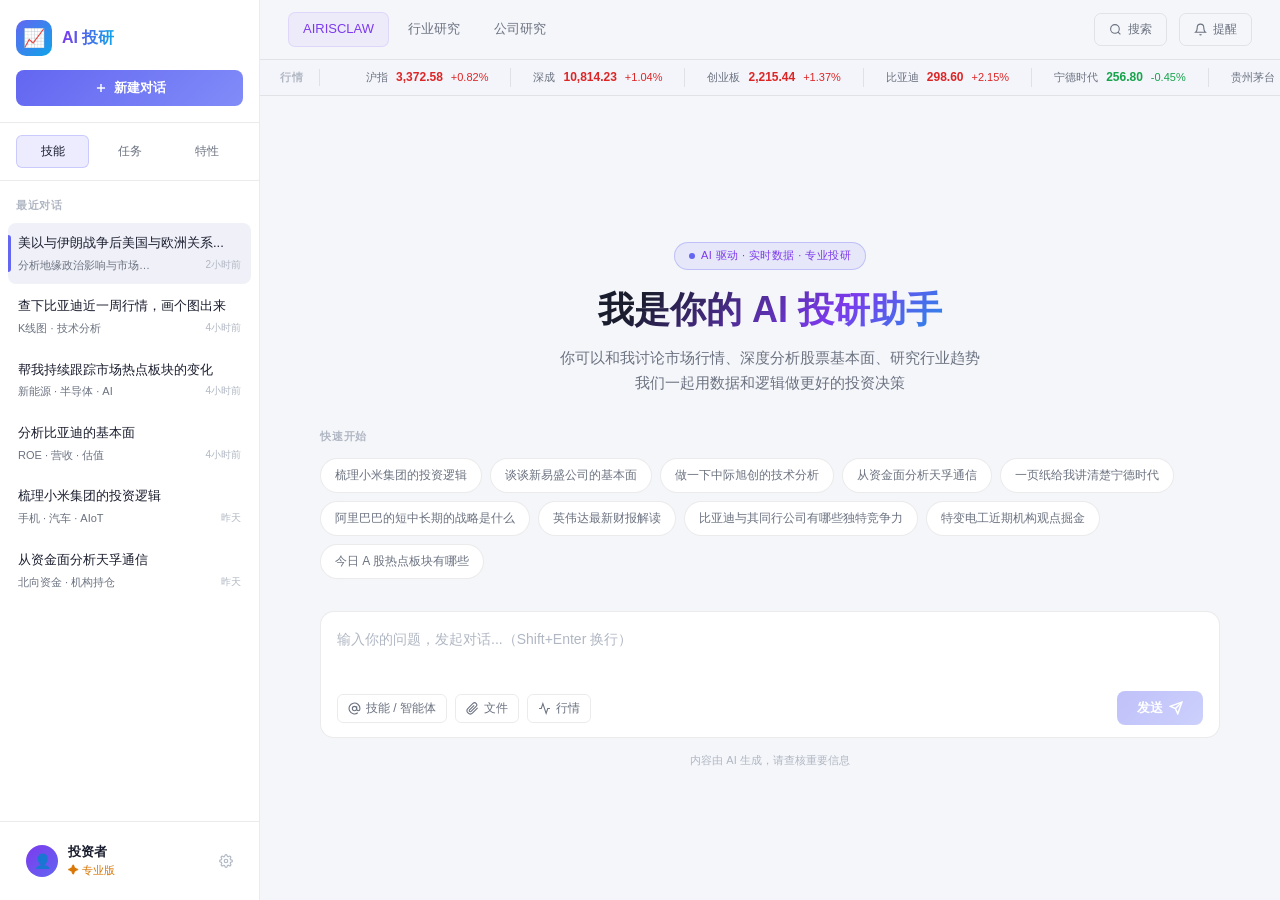
==== index.html @ 647aeca7 "feat: add 行业研究 page with AI智研引擎 and 特色分析 modules - Page switching: AIRISCLAW / 行业研究 / 公司研究 nav items" ====
<!DOCTYPE html>
<html lang="zh-CN">
<head>
  <meta charset="UTF-8" />
  <meta name="viewport" content="width=device-width, initial-scale=1.0" />
  <title>AI投研平台</title>
  <style>
    /* ── Reset & Variables ─────────────────────────────────── */
    *, *::before, *::after { box-sizing: border-box; margin: 0; padding: 0; }

    :root {
      --bg:          #f5f6fa;
      --bg-card:     #ffffff;
      --bg-hover:    #f0f1f8;
      --border:      rgba(0,0,0,0.08);
      --accent:      #6366f1;
      --accent-2:    #0ea5e9;
      --accent-3:    #7c3aed;
      --text:        #1a1d2e;
      --text-muted:  #6b7280;
      --text-dim:    #b0b7c3;
      --green:       #16a34a;
      --red:         #dc2626;
      --gold:        #d97706;
      --sidebar-w:   260px;
      --header-h:    60px;
      --radius:      12px;
      --transition:  0.2s ease;
    }

    html, body {
      height: 100%;
      font-family: -apple-system, BlinkMacSystemFont, "PingFang SC", "Hiragino Sans GB", "Microsoft YaHei", sans-serif;
      background: var(--bg);
      color: var(--text);
      font-size: 14px;
      line-height: 1.6;
    }

    /* ── Layout ────────────────────────────────────────────── */
    .layout {
      display: flex;
      height: 100vh;
      overflow: hidden;
    }

    /* ── Sidebar ───────────────────────────────────────────── */
    .sidebar {
      width: var(--sidebar-w);
      background: var(--bg-card);
      border-right: 1px solid var(--border);
      display: flex;
      flex-direction: column;
      flex-shrink: 0;
      overflow-y: auto;
    }

    .sidebar::-webkit-scrollbar { width: 4px; }
    .sidebar::-webkit-scrollbar-thumb { background: var(--border); border-radius: 4px; }

    .logo-area {
      padding: 20px 16px 16px;
      border-bottom: 1px solid var(--border);
    }

    .logo {
      display: flex;
      align-items: center;
      gap: 10px;
      margin-bottom: 14px;
    }

    .logo-icon {
      width: 36px;
      height: 36px;
      background: linear-gradient(135deg, var(--accent), var(--accent-2));
      border-radius: 10px;
      display: flex;
      align-items: center;
      justify-content: center;
      font-size: 18px;
      flex-shrink: 0;
    }

    .logo-text {
      font-size: 16px;
      font-weight: 700;
      background: linear-gradient(90deg, var(--accent-3), var(--accent-2));
      -webkit-background-clip: text;
      -webkit-text-fill-color: transparent;
    }

    .new-chat-btn {
      display: flex;
      align-items: center;
      justify-content: center;
      gap: 6px;
      width: 100%;
      padding: 9px 0;
      background: linear-gradient(135deg, var(--accent), #818cf8);
      color: #fff;
      border: none;
      border-radius: 8px;
      font-size: 13px;
      font-weight: 600;
      cursor: pointer;
      transition: opacity var(--transition);
    }

    .new-chat-btn:hover { opacity: 0.85; }

    /* Nav tabs */
    .nav-tabs {
      display: flex;
      gap: 4px;
      padding: 12px 16px;
      border-bottom: 1px solid var(--border);
    }

    .nav-tab {
      flex: 1;
      text-align: center;
      padding: 6px 4px;
      border-radius: 6px;
      font-size: 12px;
      color: var(--text-muted);
      cursor: pointer;
      transition: all var(--transition);
      border: 1px solid transparent;
    }

    .nav-tab.active, .nav-tab:hover {
      color: var(--text);
      background: rgba(99,102,241,0.12);
      border-color: rgba(99,102,241,0.25);
    }

    /* Section labels */
    .sidebar-section-label {
      font-size: 11px;
      font-weight: 600;
      letter-spacing: 0.06em;
      text-transform: uppercase;
      color: var(--text-dim);
      padding: 16px 16px 8px;
    }

    /* Conversation list */
    .conv-list {
      flex: 1;
      padding: 0 8px;
    }

    .conv-item {
      padding: 10px 10px;
      border-radius: 8px;
      cursor: pointer;
      transition: background var(--transition);
      margin-bottom: 2px;
      position: relative;
    }

    .conv-item:hover, .conv-item.active {
      background: var(--bg-hover);
    }

    .conv-item.active::before {
      content: '';
      position: absolute;
      left: 0;
      top: 20%;
      height: 60%;
      width: 3px;
      background: var(--accent);
      border-radius: 0 3px 3px 0;
    }

    .conv-title {
      font-size: 13px;
      font-weight: 500;
      color: var(--text);
      white-space: nowrap;
      overflow: hidden;
      text-overflow: ellipsis;
      margin-bottom: 3px;
    }

    .conv-meta {
      display: flex;
      justify-content: space-between;
      align-items: flex-start;
    }

    .conv-preview {
      font-size: 11px;
      color: var(--text-muted);
      overflow: hidden;
      text-overflow: ellipsis;
      white-space: nowrap;
      max-width: 140px;
    }

    .conv-time {
      font-size: 10px;
      color: var(--text-dim);
      flex-shrink: 0;
    }

    /* Sidebar bottom */
    .sidebar-footer {
      padding: 12px 16px;
      border-top: 1px solid var(--border);
    }

    .user-profile {
      display: flex;
      align-items: center;
      gap: 10px;
      padding: 8px 10px;
      border-radius: 8px;
      cursor: pointer;
      transition: background var(--transition);
    }

    .user-profile:hover { background: var(--bg-hover); }

    .avatar {
      width: 32px;
      height: 32px;
      border-radius: 50%;
      background: linear-gradient(135deg, var(--accent-3), var(--accent));
      display: flex;
      align-items: center;
      justify-content: center;
      font-size: 14px;
      flex-shrink: 0;
    }

    .user-info { flex: 1; min-width: 0; }
    .user-name { font-size: 13px; font-weight: 600; }
    .user-plan { font-size: 11px; color: var(--gold); }

    /* ── Main Content ──────────────────────────────────────── */
    .main {
      flex: 1;
      display: flex;
      flex-direction: column;
      overflow: hidden;
      background: var(--bg);
    }

    /* Top Header */
    .top-header {
      height: var(--header-h);
      border-bottom: 1px solid var(--border);
      display: flex;
      align-items: center;
      justify-content: space-between;
      padding: 0 28px;
      flex-shrink: 0;
    }

    .page-nav {
      display: flex;
      gap: 4px;
    }

    .page-nav-item {
      padding: 6px 14px;
      border-radius: 7px;
      font-size: 13px;
      color: var(--text-muted);
      cursor: pointer;
      transition: all var(--transition);
      border: 1px solid transparent;
    }

    .page-nav-item.active {
      color: var(--accent-3);
      background: rgba(167,139,250,0.1);
      border-color: rgba(167,139,250,0.2);
    }

    .page-nav-item:hover:not(.active) {
      color: var(--text);
      background: var(--bg-hover);
    }

    .header-actions {
      display: flex;
      align-items: center;
      gap: 12px;
    }

    .header-btn {
      display: flex;
      align-items: center;
      gap: 6px;
      padding: 7px 14px;
      border-radius: 7px;
      font-size: 12px;
      border: 1px solid var(--border);
      background: transparent;
      color: var(--text-muted);
      cursor: pointer;
      transition: all var(--transition);
    }

    .header-btn:hover {
      color: var(--text);
      border-color: var(--accent);
      background: rgba(99,102,241,0.08);
    }

    /* Market ticker */
    .market-ticker {
      height: 36px;
      background: rgba(245,246,250,0.95);
      border-bottom: 1px solid var(--border);
      display: flex;
      align-items: center;
      overflow: hidden;
      flex-shrink: 0;
    }

    .ticker-label {
      padding: 0 16px 0 20px;
      font-size: 11px;
      font-weight: 600;
      color: var(--text-dim);
      letter-spacing: 0.05em;
      white-space: nowrap;
      border-right: 1px solid var(--border);
    }

    .ticker-track {
      display: flex;
      align-items: center;
      gap: 0;
      animation: ticker-scroll 30s linear infinite;
      padding-left: 24px;
    }

    @keyframes ticker-scroll {
      0%   { transform: translateX(0); }
      100% { transform: translateX(-50%); }
    }

    .ticker-item {
      display: flex;
      align-items: center;
      gap: 8px;
      padding: 0 22px;
      border-right: 1px solid var(--border);
      white-space: nowrap;
    }

    .ticker-name { font-size: 11px; color: var(--text-muted); }
    .ticker-price { font-size: 12px; font-weight: 700; }
    .ticker-change { font-size: 11px; }
    .up { color: var(--red); }
    .down { color: var(--green); }

    /* ── Content area ──────────────────────────────────────── */
    .content {
      flex: 1;
      overflow-y: auto;
      padding: 40px 48px 24px;
      display: flex;
      flex-direction: column;
      align-items: center;
      justify-content: center;
    }

    .content::-webkit-scrollbar { width: 6px; }
    .content::-webkit-scrollbar-thumb { background: var(--border); border-radius: 6px; }

    /* Hero */
    .hero {
      text-align: center;
      margin-bottom: 32px;
      max-width: 680px;
    }

    .hero-badge {
      display: inline-flex;
      align-items: center;
      gap: 6px;
      padding: 4px 14px;
      border-radius: 100px;
      border: 1px solid rgba(99,102,241,0.3);
      background: rgba(99,102,241,0.1);
      font-size: 11px;
      color: var(--accent-3);
      margin-bottom: 18px;
      letter-spacing: 0.04em;
    }

    .badge-dot {
      width: 6px;
      height: 6px;
      border-radius: 50%;
      background: var(--accent);
      animation: pulse 2s ease-in-out infinite;
    }

    @keyframes pulse {
      0%, 100% { opacity: 1; transform: scale(1); }
      50% { opacity: 0.5; transform: scale(0.8); }
    }

    .hero-title {
      font-size: 36px;
      font-weight: 800;
      line-height: 1.2;
      margin-bottom: 14px;
      background: linear-gradient(135deg, #1a1d2e 20%, var(--accent-3) 65%, var(--accent-2) 100%);
      -webkit-background-clip: text;
      -webkit-text-fill-color: transparent;
    }

    .hero-sub {
      font-size: 15px;
      color: var(--text-muted);
      line-height: 1.7;
    }

    /* ── Quick Prompts ─────────────────────────────────────── */
    .quick-prompts {
      width: 100%;
      max-width: 900px;
      margin-bottom: 32px;
    }

    .qp-label {
      font-size: 11px;
      font-weight: 600;
      letter-spacing: 0.07em;
      text-transform: uppercase;
      color: var(--text-dim);
      margin-bottom: 12px;
    }

    .qp-list {
      display: flex;
      flex-wrap: wrap;
      gap: 8px;
    }

    .qp-chip {
      padding: 7px 14px;
      border-radius: 100px;
      border: 1px solid var(--border);
      background: var(--bg-card);
      font-size: 12px;
      color: var(--text-muted);
      cursor: pointer;
      transition: all var(--transition);
      white-space: nowrap;
    }

    .qp-chip:hover {
      color: var(--text);
      border-color: var(--accent);
      background: rgba(99,102,241,0.08);
    }

    /* ── Chat Input ────────────────────────────────────────── */
    .chat-input-area {
      width: 100%;
      max-width: 900px;
      flex-shrink: 0;
    }

    .chat-box {
      background: var(--bg-card);
      border: 1px solid var(--border);
      border-radius: 14px;
      padding: 16px 16px 12px;
      transition: border-color var(--transition);
    }

    .chat-box:focus-within {
      border-color: rgba(99,102,241,0.5);
      box-shadow: 0 0 0 3px rgba(99,102,241,0.08);
    }

    .chat-textarea {
      width: 100%;
      background: transparent;
      border: none;
      outline: none;
      resize: none;
      color: var(--text);
      font-size: 14px;
      line-height: 1.6;
      font-family: inherit;
      min-height: 24px;
      max-height: 160px;
      overflow-y: auto;
    }

    .chat-textarea::placeholder { color: var(--text-dim); }

    .chat-actions {
      display: flex;
      align-items: center;
      justify-content: space-between;
      margin-top: 12px;
    }

    .chat-left-btns {
      display: flex;
      gap: 8px;
    }

    .chat-tool-btn {
      display: flex;
      align-items: center;
      gap: 5px;
      padding: 5px 10px;
      border-radius: 6px;
      background: transparent;
      border: 1px solid var(--border);
      color: var(--text-muted);
      font-size: 12px;
      cursor: pointer;
      transition: all var(--transition);
    }

    .chat-tool-btn:hover {
      color: var(--text);
      border-color: rgba(99,102,241,0.4);
      background: rgba(99,102,241,0.06);
    }

    .send-btn {
      display: flex;
      align-items: center;
      gap: 6px;
      padding: 8px 20px;
      border-radius: 8px;
      background: linear-gradient(135deg, var(--accent), #818cf8);
      border: none;
      color: #fff;
      font-size: 13px;
      font-weight: 600;
      cursor: pointer;
      transition: opacity var(--transition);
    }

    .send-btn:hover { opacity: 0.85; }
    .send-btn:disabled { opacity: 0.4; cursor: not-allowed; }

    /* Footer note */
    .footer-note {
      margin-top: 14px;
      text-align: center;
      font-size: 11px;
      color: var(--text-dim);
    }

    /* ── Skill / Agent Picker ──────────────────────────────── */

    /* Trigger button active state */
    .chat-tool-btn.active {
      color: var(--accent-3);
      border-color: rgba(167,139,250,0.4);
      background: rgba(167,139,250,0.1);
    }

    /* Selected tags row inside chat box */
    .selected-tags {
      display: flex;
      flex-wrap: wrap;
      gap: 6px;
      margin-bottom: 10px;
    }

    .selected-tags:empty { display: none; }

    .sel-tag {
      display: inline-flex;
      align-items: center;
      gap: 5px;
      padding: 3px 10px 3px 8px;
      border-radius: 100px;
      font-size: 12px;
      font-weight: 500;
      border: 1px solid;
      cursor: default;
    }

    .sel-tag.tag-skill {
      background: rgba(99,102,241,0.14);
      border-color: rgba(99,102,241,0.35);
      color: #a5b4fc;
    }

    .sel-tag.tag-agent {
      background: rgba(34,211,238,0.12);
      border-color: rgba(34,211,238,0.32);
      color: #67e8f9;
    }

    .sel-tag-icon { font-size: 13px; }

    .sel-tag-remove {
      display: flex;
      align-items: center;
      justify-content: center;
      width: 14px;
      height: 14px;
      border-radius: 50%;
      cursor: pointer;
      opacity: 0.6;
      transition: opacity var(--transition);
      font-style: normal;
    }

    .sel-tag-remove:hover { opacity: 1; }

    /* Picker popover */
    .picker-popover {
      position: absolute;
      bottom: calc(100% + 10px);
      left: 0;
      right: 0;
      background: var(--bg-card);
      border: 1px solid var(--border);
      border-radius: 14px;
      box-shadow: 0 -4px 40px rgba(0,0,0,0.12);
      z-index: 100;
      display: none;
      flex-direction: column;
      overflow: hidden;
      max-height: 380px;
    }

    .picker-popover.open { display: flex; }

    /* Picker header: tabs + search */
    .picker-header {
      display: flex;
      align-items: center;
      gap: 0;
      padding: 12px 14px 0;
      border-bottom: 1px solid var(--border);
    }

    .picker-tabs {
      display: flex;
      gap: 2px;
      flex: 1;
    }

    .picker-tab {
      padding: 6px 14px;
      border-radius: 7px 7px 0 0;
      font-size: 12px;
      font-weight: 600;
      color: var(--text-muted);
      cursor: pointer;
      border: 1px solid transparent;
      border-bottom: none;
      transition: all var(--transition);
      margin-bottom: -1px;
      position: relative;
    }

    .picker-tab.active {
      color: var(--accent-3);
      background: var(--bg-card);
      border-color: var(--border);
      border-bottom-color: var(--bg-card);
      z-index: 1;
    }

    .picker-tab:not(.active):hover {
      color: var(--text);
      background: var(--bg-hover);
    }

    .picker-search-wrap {
      position: relative;
      padding: 10px 14px;
      border-bottom: 1px solid var(--border);
    }

    .picker-search {
      width: 100%;
      background: rgba(0,0,0,0.04);
      border: 1px solid var(--border);
      border-radius: 7px;
      padding: 7px 12px 7px 32px;
      color: var(--text);
      font-size: 13px;
      font-family: inherit;
      outline: none;
      transition: border-color var(--transition);
    }

    .picker-search::placeholder { color: var(--text-dim); }
    .picker-search:focus { border-color: rgba(99,102,241,0.4); }

    .picker-search-icon {
      position: absolute;
      left: 24px;
      top: 50%;
      transform: translateY(-50%);
      color: var(--text-dim);
      pointer-events: none;
    }

    /* Picker body */
    .picker-body {
      flex: 1;
      overflow-y: auto;
      padding: 6px 8px;
    }

    .picker-body::-webkit-scrollbar { width: 4px; }
    .picker-body::-webkit-scrollbar-thumb { background: var(--border); border-radius: 4px; }

    .picker-panel { display: none; }
    .picker-panel.active { display: block; }

    .picker-section-label {
      font-size: 10px;
      font-weight: 700;
      letter-spacing: 0.07em;
      text-transform: uppercase;
      color: var(--text-dim);
      padding: 8px 8px 4px;
    }

    .picker-item {
      display: flex;
      align-items: center;
      gap: 10px;
      padding: 9px 10px;
      border-radius: 8px;
      cursor: pointer;
      transition: background var(--transition);
    }

    .picker-item:hover { background: var(--bg-hover); }

    .picker-item.selected {
      background: rgba(99,102,241,0.12);
    }

    .picker-item-icon {
      width: 34px;
      height: 34px;
      border-radius: 9px;
      display: flex;
      align-items: center;
      justify-content: center;
      font-size: 17px;
      flex-shrink: 0;
    }

    .pi-violet  { background: rgba(99,102,241,0.18); }
    .pi-cyan    { background: rgba(34,211,238,0.14); }
    .pi-purple  { background: rgba(167,139,250,0.16); }
    .pi-amber   { background: rgba(240,165,0,0.14); }
    .pi-rose    { background: rgba(248,81,73,0.14); }
    .pi-emerald { background: rgba(63,185,80,0.14); }
    .pi-sky     { background: rgba(56,189,248,0.14); }

    .picker-item-info { flex: 1; min-width: 0; }

    .picker-item-name {
      font-size: 13px;
      font-weight: 600;
      color: var(--text);
      margin-bottom: 1px;
    }

    .picker-item-desc {
      font-size: 11px;
      color: var(--text-muted);
      white-space: nowrap;
      overflow: hidden;
      text-overflow: ellipsis;
    }

    .picker-item-check {
      width: 18px;
      height: 18px;
      border-radius: 50%;
      border: 1.5px solid var(--border);
      display: flex;
      align-items: center;
      justify-content: center;
      flex-shrink: 0;
      transition: all var(--transition);
      font-size: 11px;
    }

    .picker-item.selected .picker-item-check {
      background: var(--accent);
      border-color: var(--accent);
      color: #fff;
    }

    /* Picker footer */
    .picker-footer {
      padding: 10px 14px;
      border-top: 1px solid var(--border);
      display: flex;
      align-items: center;
      justify-content: space-between;
    }

    .picker-hint {
      font-size: 11px;
      color: var(--text-dim);
    }

    .create-skill-btn {
      display: flex;
      align-items: center;
      gap: 5px;
      padding: 6px 14px;
      border-radius: 7px;
      background: linear-gradient(135deg, rgba(99,102,241,0.2), rgba(167,139,250,0.2));
      border: 1px solid rgba(99,102,241,0.35);
      color: var(--accent-3);
      font-size: 12px;
      font-weight: 600;
      cursor: pointer;
      transition: all var(--transition);
    }

    .create-skill-btn:hover {
      background: linear-gradient(135deg, rgba(99,102,241,0.3), rgba(167,139,250,0.3));
      border-color: var(--accent-3);
    }

    /* ── Create Skill Modal ─────────────────────────────────── */
    .modal-overlay {
      position: fixed;
      inset: 0;
      background: rgba(0,0,0,0.3);
      backdrop-filter: blur(4px);
      z-index: 200;
      display: none;
      align-items: center;
      justify-content: center;
    }

    .modal-overlay.open { display: flex; }

    .modal {
      background: var(--bg-card);
      border: 1px solid var(--border);
      border-radius: 18px;
      width: 520px;
      max-width: 95vw;
      max-height: 90vh;
      overflow-y: auto;
      box-shadow: 0 24px 60px rgba(0,0,0,0.12);
      animation: modal-in 0.2s ease;
    }

    @keyframes modal-in {
      from { opacity: 0; transform: scale(0.95) translateY(8px); }
      to   { opacity: 1; transform: scale(1) translateY(0); }
    }

    .modal-header {
      display: flex;
      align-items: center;
      justify-content: space-between;
      padding: 22px 24px 18px;
      border-bottom: 1px solid var(--border);
    }

    .modal-title {
      font-size: 16px;
      font-weight: 700;
      color: var(--text);
    }

    .modal-close {
      width: 30px;
      height: 30px;
      border-radius: 8px;
      border: 1px solid var(--border);
      background: transparent;
      color: var(--text-muted);
      font-size: 16px;
      cursor: pointer;
      display: flex;
      align-items: center;
      justify-content: center;
      transition: all var(--transition);
    }

    .modal-close:hover {
      color: var(--text);
      border-color: rgba(255,255,255,0.2);
      background: var(--bg-hover);
    }

    .modal-body { padding: 20px 24px; }

    /* Form fields */
    .form-row {
      margin-bottom: 18px;
    }

    .form-label {
      display: block;
      font-size: 12px;
      font-weight: 600;
      color: var(--text-muted);
      margin-bottom: 7px;
      letter-spacing: 0.03em;
    }

    .form-label span {
      color: var(--red);
      margin-left: 2px;
    }

    .form-input, .form-textarea {
      width: 100%;
      background: rgba(0,0,0,0.04);
      border: 1px solid var(--border);
      border-radius: 9px;
      padding: 10px 13px;
      color: var(--text);
      font-size: 13px;
      font-family: inherit;
      outline: none;
      transition: border-color var(--transition);
    }

    .form-input::placeholder, .form-textarea::placeholder { color: var(--text-dim); }

    .form-input:focus, .form-textarea:focus {
      border-color: rgba(99,102,241,0.5);
      background: rgba(99,102,241,0.04);
    }

    .form-textarea {
      resize: vertical;
      min-height: 80px;
      line-height: 1.6;
    }

    /* Icon picker grid */
    .icon-grid {
      display: flex;
      flex-wrap: wrap;
      gap: 6px;
    }

    .icon-opt {
      width: 40px;
      height: 40px;
      border-radius: 9px;
      border: 1.5px solid var(--border);
      background: rgba(0,0,0,0.04);
      display: flex;
      align-items: center;
      justify-content: center;
      font-size: 20px;
      cursor: pointer;
      transition: all var(--transition);
    }

    .icon-opt:hover {
      border-color: rgba(99,102,241,0.4);
      background: rgba(99,102,241,0.1);
    }

    .icon-opt.selected {
      border-color: var(--accent);
      background: rgba(99,102,241,0.18);
      box-shadow: 0 0 0 2px rgba(99,102,241,0.25);
    }

    /* Category chips */
    .cat-chips {
      display: flex;
      flex-wrap: wrap;
      gap: 6px;
    }

    .cat-chip {
      padding: 5px 12px;
      border-radius: 100px;
      border: 1px solid var(--border);
      background: rgba(0,0,0,0.04);
      font-size: 12px;
      color: var(--text-muted);
      cursor: pointer;
      transition: all var(--transition);
    }

    .cat-chip.selected {
      color: var(--accent-3);
      border-color: rgba(167,139,250,0.4);
      background: rgba(167,139,250,0.12);
    }

    .cat-chip:hover:not(.selected) {
      color: var(--text);
      border-color: rgba(255,255,255,0.15);
    }

    /* Model select */
    .form-select {
      width: 100%;
      background: rgba(0,0,0,0.04);
      border: 1px solid var(--border);
      border-radius: 9px;
      padding: 10px 13px;
      color: var(--text);
      font-size: 13px;
      font-family: inherit;
      outline: none;
      appearance: none;
      cursor: pointer;
      background-image: url("data:image/svg+xml,%3Csvg xmlns='http://www.w3.org/2000/svg' width='12' height='12' viewBox='0 0 24 24' fill='none' stroke='%237d8590' stroke-width='2'%3E%3Cpolyline points='6 9 12 15 18 9'/%3E%3C/svg%3E");
      background-repeat: no-repeat;
      background-position: right 12px center;
      transition: border-color var(--transition);
    }

    .form-select:focus {
      border-color: rgba(99,102,241,0.5);
    }

    .form-select option { background: var(--bg-card); color: var(--text); }

    /* Divider */
    .form-divider {
      height: 1px;
      background: var(--border);
      margin: 20px 0;
    }

    /* Modal footer */
    .modal-footer {
      padding: 16px 24px 22px;
      display: flex;
      justify-content: flex-end;
      gap: 10px;
    }

    .btn-cancel {
      padding: 9px 20px;
      border-radius: 9px;
      border: 1px solid var(--border);
      background: transparent;
      color: var(--text-muted);
      font-size: 13px;
      cursor: pointer;
      transition: all var(--transition);
    }

    .btn-cancel:hover {
      color: var(--text);
      border-color: rgba(255,255,255,0.15);
      background: var(--bg-hover);
    }

    .btn-primary {
      padding: 9px 22px;
      border-radius: 9px;
      background: linear-gradient(135deg, var(--accent), #818cf8);
      border: none;
      color: #fff;
      font-size: 13px;
      font-weight: 600;
      cursor: pointer;
      transition: opacity var(--transition);
    }

    .btn-primary:hover { opacity: 0.85; }

    /* ── SVG Icons (inline) ────────────────────────────────── */
    .icon { display: inline-flex; vertical-align: middle; }

    /* ═══════════════════════════════════════════════════════════
       行业研究页面
    ═══════════════════════════════════════════════════════════ */
    .page-industry {
      flex: 1;
      overflow-y: auto;
      padding: 28px 36px 40px;
      display: flex;
      flex-direction: column;
      gap: 28px;
      background: var(--bg);
    }
    .page-industry::-webkit-scrollbar { width: 6px; }
    .page-industry::-webkit-scrollbar-thumb { background: var(--border); border-radius: 6px; }

    .ir-section-label {
      font-size: 13px;
      font-weight: 700;
      color: var(--text);
      margin-bottom: 14px;
      display: flex;
      align-items: center;
      gap: 8px;
    }
    .ir-section-label::before {
      content: '';
      display: block;
      width: 3px;
      height: 16px;
      border-radius: 2px;
      background: linear-gradient(180deg, var(--accent), var(--accent-2));
    }

    /* ── 智研引擎 wrapper ── */
    .engine-wrapper {
      background: var(--bg-card);
      border: 1px solid var(--border);
      border-radius: var(--radius);
      overflow: hidden;
    }
    .engine-header {
      display: flex;
      align-items: center;
      gap: 10px;
      padding: 12px 18px;
      border-bottom: 1px solid var(--border);
      background: #fff;
      flex-wrap: wrap;
    }
    .engine-logo {
      width: 32px;
      height: 32px;
      background: linear-gradient(135deg, #6366f1, #0ea5e9);
      border-radius: 9px;
      display: flex;
      align-items: center;
      justify-content: center;
      font-size: 16px;
      flex-shrink: 0;
      color: #fff;
      font-weight: 700;
    }
    .engine-title {
      font-size: 14px;
      font-weight: 700;
      color: var(--text);
      white-space: nowrap;
    }
    .engine-count-badge {
      font-size: 11px;
      padding: 2px 8px;
      background: rgba(99,102,241,0.1);
      color: var(--accent);
      border-radius: 100px;
      border: 1px solid rgba(99,102,241,0.2);
      white-space: nowrap;
    }
    .engine-tabs {
      display: flex;
      align-items: center;
      gap: 2px;
      margin-left: auto;
    }
    .engine-tab {
      padding: 4px 10px;
      border-radius: 6px;
      font-size: 12px;
      color: var(--text-muted);
      cursor: pointer;
      transition: all var(--transition);
      border: 1px solid transparent;
      white-space: nowrap;
    }
    .engine-tab.active {
      background: rgba(99,102,241,0.12);
      color: var(--accent);
      border-color: rgba(99,102,241,0.2);
    }
    .engine-tab:hover:not(.active) { background: var(--bg-hover); color: var(--text); }
    .engine-tab.star-tab { color: var(--gold); }
    .engine-collapse-btn {
      width: 28px; height: 28px;
      border-radius: 6px;
      border: 1px solid var(--border);
      background: transparent;
      color: var(--text-dim);
      cursor: pointer;
      display: flex; align-items: center; justify-content: center;
      transition: all var(--transition);
      flex-shrink: 0;
    }
    .engine-collapse-btn:hover { background: var(--bg-hover); color: var(--text-muted); }

    /* ── Agent grid ── */
    .agent-grid {
      display: grid;
      grid-template-columns: repeat(3, 1fr);
      gap: 1px;
      background: var(--border);
    }
    .agent-card {
      background: var(--bg-card);
      padding: 18px 16px 14px;
      cursor: pointer;
      transition: background var(--transition);
      position: relative;
      border-left: 3px solid transparent;
    }
    .agent-card:hover { background: var(--bg-hover); }
    .agent-card.border-orange { border-left-color: #f97316; }
    .agent-card.border-teal   { border-left-color: #06b6d4; }
    .agent-card.border-purple { border-left-color: #8b5cf6; }
    .agent-card.border-green  { border-left-color: #22c55e; }
    .agent-card.border-rose   { border-left-color: #f43f5e; }
    .agent-card.border-blue   { border-left-color: #3b82f6; }

    .agent-card-top {
      display: flex;
      align-items: flex-start;
      justify-content: space-between;
      margin-bottom: 10px;
    }
    .agent-card-title-row { display: flex; align-items: center; gap: 8px; }

    .agent-icon {
      width: 36px; height: 36px;
      border-radius: 10px;
      display: flex; align-items: center; justify-content: center;
      font-size: 17px;
      flex-shrink: 0;
    }
    .ai-orange  { background: linear-gradient(135deg, #f97316, #ef4444); }
    .ai-teal    { background: linear-gradient(135deg, #06b6d4, #3b82f6); }
    .ai-purple  { background: linear-gradient(135deg, #8b5cf6, #6366f1); }
    .ai-green   { background: linear-gradient(135deg, #22c55e, #16a34a); }
    .ai-rose    { background: linear-gradient(135deg, #f97316, #ec4899); }
    .ai-blue    { background: linear-gradient(135deg, #3b82f6, #6366f1); }

    .agent-name { font-size: 14px; font-weight: 600; color: var(--text); }
    .agent-tag {
      font-size: 10px; padding: 2px 7px;
      border-radius: 4px; white-space: nowrap;
    }
    .tag-common   { background: rgba(6,182,212,0.12); color: #0891b2; border: 1px solid rgba(6,182,212,0.25); }
    .tag-enhanced { background: rgba(139,92,246,0.12); color: #7c3aed; border: 1px solid rgba(139,92,246,0.25); }
    .tag-new      { background: rgba(34,197,94,0.12); color: #16a34a; border: 1px solid rgba(34,197,94,0.25); }

    .agent-corner-icon { font-size: 16px; opacity: 0.45; line-height: 1; flex-shrink: 0; }
    .agent-desc1 { font-size: 12px; color: var(--text-muted); margin-bottom: 4px; line-height: 1.5; }
    .agent-desc2 { font-size: 11px; color: var(--text-dim); margin-bottom: 12px; line-height: 1.4; }
    .agent-actions {
      display: flex; gap: 4px;
      padding-top: 10px;
      border-top: 1px solid var(--border);
    }
    .agent-act-btn {
      display: flex; align-items: center; justify-content: center;
      width: 28px; height: 28px;
      border-radius: 6px;
      border: 1px solid var(--border);
      background: transparent;
      color: var(--text-dim);
      cursor: pointer;
      transition: all var(--transition);
    }
    .agent-act-btn:hover { background: var(--bg-hover); color: var(--text-muted); border-color: rgba(99,102,241,0.3); }

    /* ── 特色分析 ── */
    .fa-section {
      background: var(--bg-card);
      border: 1px solid var(--border);
      border-radius: var(--radius);
      overflow: hidden;
    }
    .fa-tabs {
      display: flex;
      border-bottom: 1px solid var(--border);
      padding: 0 20px;
    }
    .fa-tab {
      padding: 14px 20px;
      font-size: 13px;
      color: var(--text-muted);
      cursor: pointer;
      border-bottom: 2px solid transparent;
      transition: all var(--transition);
      white-space: nowrap;
    }
    .fa-tab.active { color: var(--accent); border-bottom-color: var(--accent); font-weight: 600; }
    .fa-tab:hover:not(.active) { color: var(--text); }

    .fa-panel { display: none; padding: 24px; flex-direction: column; gap: 18px; }
    .fa-panel.active { display: flex; }

    .fa-industry-bar { display: flex; align-items: center; gap: 8px; flex-wrap: wrap; }
    .fa-industry-label { font-size: 12px; color: var(--text-muted); white-space: nowrap; }
    .fa-industry-chip {
      padding: 4px 12px; border-radius: 100px;
      font-size: 12px; border: 1px solid var(--border);
      color: var(--text-muted); cursor: pointer;
      transition: all var(--transition);
    }
    .fa-industry-chip.active { background: var(--accent); color: #fff; border-color: var(--accent); }
    .fa-industry-chip:hover:not(.active) { border-color: var(--accent); color: var(--accent); }

    .fa-conclusion {
      background: linear-gradient(135deg, rgba(99,102,241,0.05), rgba(14,165,233,0.05));
      border: 1px solid rgba(99,102,241,0.15);
      border-radius: 10px;
      padding: 16px 20px;
    }
    .fa-conclusion-title {
      font-size: 11px; font-weight: 700; color: var(--accent);
      letter-spacing: 0.05em; margin-bottom: 12px;
      display: flex; align-items: center; gap: 6px;
    }
    .fa-conclusion-items { display: flex; flex-direction: column; gap: 9px; }
    .fa-conclusion-item { display: flex; gap: 10px; font-size: 13px; color: var(--text); line-height: 1.5; }
    .fa-ci-dot { width: 6px; height: 6px; border-radius: 50%; background: var(--accent); margin-top: 7px; flex-shrink: 0; }

    .fa-charts { display: grid; grid-template-columns: 1fr 1fr; gap: 16px; }
    .chart-card {
      background: var(--bg);
      border: 1px solid var(--border);
      border-radius: 10px;
      padding: 16px;
    }
    .chart-card-title { font-size: 12px; font-weight: 600; color: var(--text-muted); margin-bottom: 14px; }
    .chart-svg { width: 100%; display: block; }

    .hbar-row { display: flex; align-items: center; gap: 10px; margin-bottom: 9px; }
    .hbar-label { font-size: 11px; color: var(--text-muted); width: 72px; flex-shrink: 0; text-align: right; }
    .hbar-track { flex: 1; background: var(--bg-hover); border-radius: 4px; height: 8px; overflow: hidden; }
    .hbar-fill { height: 100%; border-radius: 4px; }
    .hbar-value { font-size: 11px; font-weight: 600; color: var(--text); width: 40px; flex-shrink: 0; }
  </style>
</head>
<body>
<div class="layout">

  <!-- ── Sidebar ────────────────────────────────────────── -->
  <aside class="sidebar">
    <div class="logo-area">
      <div class="logo">
        <div class="logo-icon">📈</div>
        <span class="logo-text">AI 投研</span>
      </div>
      <button class="new-chat-btn">
        <svg width="14" height="14" viewBox="0 0 24 24" fill="none" stroke="currentColor" stroke-width="2.5"><line x1="12" y1="5" x2="12" y2="19"/><line x1="5" y1="12" x2="19" y2="12"/></svg>
        新建对话
      </button>
    </div>

    <div class="nav-tabs">
      <div class="nav-tab active">技能</div>
      <div class="nav-tab">任务</div>
      <div class="nav-tab">特性</div>
    </div>

    <div class="sidebar-section-label">最近对话</div>

    <div class="conv-list">
      <div class="conv-item active">
        <div class="conv-title">美以与伊朗战争后美国与欧洲关系...</div>
        <div class="conv-meta">
          <span class="conv-preview">分析地缘政治影响与市场走势</span>
          <span class="conv-time">2小时前</span>
        </div>
      </div>
      <div class="conv-item">
        <div class="conv-title">查下比亚迪近一周行情，画个图出来</div>
        <div class="conv-meta">
          <span class="conv-preview">K线图 · 技术分析</span>
          <span class="conv-time">4小时前</span>
        </div>
      </div>
      <div class="conv-item">
        <div class="conv-title">帮我持续跟踪市场热点板块的变化</div>
        <div class="conv-meta">
          <span class="conv-preview">新能源 · 半导体 · AI</span>
          <span class="conv-time">4小时前</span>
        </div>
      </div>
      <div class="conv-item">
        <div class="conv-title">分析比亚迪的基本面</div>
        <div class="conv-meta">
          <span class="conv-preview">ROE · 营收 · 估值</span>
          <span class="conv-time">4小时前</span>
        </div>
      </div>
      <div class="conv-item">
        <div class="conv-title">梳理小米集团的投资逻辑</div>
        <div class="conv-meta">
          <span class="conv-preview">手机 · 汽车 · AIoT</span>
          <span class="conv-time">昨天</span>
        </div>
      </div>
      <div class="conv-item">
        <div class="conv-title">从资金面分析天孚通信</div>
        <div class="conv-meta">
          <span class="conv-preview">北向资金 · 机构持仓</span>
          <span class="conv-time">昨天</span>
        </div>
      </div>
    </div>

    <div class="sidebar-footer">
      <div class="user-profile">
        <div class="avatar">👤</div>
        <div class="user-info">
          <div class="user-name">投资者</div>
          <div class="user-plan">✦ 专业版</div>
        </div>
        <svg width="14" height="14" viewBox="0 0 24 24" fill="none" stroke="currentColor" stroke-width="2" style="color:var(--text-dim)"><circle cx="12" cy="12" r="3"/><path d="M19.4 15a1.65 1.65 0 0 0 .33 1.82l.06.06a2 2 0 0 1-2.83 2.83l-.06-.06a1.65 1.65 0 0 0-1.82-.33 1.65 1.65 0 0 0-1 1.51V21a2 2 0 0 1-4 0v-.09A1.65 1.65 0 0 0 9 19.4a1.65 1.65 0 0 0-1.82.33l-.06.06a2 2 0 0 1-2.83-2.83l.06-.06A1.65 1.65 0 0 0 4.68 15a1.65 1.65 0 0 0-1.51-1H3a2 2 0 0 1 0-4h.09A1.65 1.65 0 0 0 4.6 9a1.65 1.65 0 0 0-.33-1.82l-.06-.06a2 2 0 0 1 2.83-2.83l.06.06A1.65 1.65 0 0 0 9 4.68a1.65 1.65 0 0 0 1-1.51V3a2 2 0 0 1 4 0v.09a1.65 1.65 0 0 0 1 1.51 1.65 1.65 0 0 0 1.82-.33l.06-.06a2 2 0 0 1 2.83 2.83l-.06.06A1.65 1.65 0 0 0 19.4 9a1.65 1.65 0 0 0 1.51 1H21a2 2 0 0 1 0 4h-.09a1.65 1.65 0 0 0-1.51 1z"/></svg>
      </div>
    </div>
  </aside>

  <!-- ── Main ───────────────────────────────────────────── -->
  <main class="main">
    <!-- Top nav bar -->
    <div class="top-header">
      <nav class="page-nav">
        <div class="page-nav-item active">AIRISCLAW</div>
        <div class="page-nav-item">行业研究</div>
        <div class="page-nav-item">公司研究</div>
      </nav>
      <div class="header-actions">
        <button class="header-btn">
          <svg width="13" height="13" viewBox="0 0 24 24" fill="none" stroke="currentColor" stroke-width="2"><circle cx="11" cy="11" r="8"/><line x1="21" y1="21" x2="16.65" y2="16.65"/></svg>
          搜索
        </button>
        <button class="header-btn">
          <svg width="13" height="13" viewBox="0 0 24 24" fill="none" stroke="currentColor" stroke-width="2"><path d="M18 8A6 6 0 0 0 6 8c0 7-3 9-3 9h18s-3-2-3-9"/><path d="M13.73 21a2 2 0 0 1-3.46 0"/></svg>
          提醒
        </button>
      </div>
    </div>

    <!-- Market ticker -->
    <div class="market-ticker">
      <span class="ticker-label">行情</span>
      <div style="overflow:hidden;flex:1;display:flex;align-items:center;">
        <div class="ticker-track" id="ticker">
          <div class="ticker-item"><span class="ticker-name">沪指</span><span class="ticker-price up">3,372.58</span><span class="ticker-change up">+0.82%</span></div>
          <div class="ticker-item"><span class="ticker-name">深成</span><span class="ticker-price up">10,814.23</span><span class="ticker-change up">+1.04%</span></div>
          <div class="ticker-item"><span class="ticker-name">创业板</span><span class="ticker-price up">2,215.44</span><span class="ticker-change up">+1.37%</span></div>
          <div class="ticker-item"><span class="ticker-name">比亚迪</span><span class="ticker-price up">298.60</span><span class="ticker-change up">+2.15%</span></div>
          <div class="ticker-item"><span class="ticker-name">宁德时代</span><span class="ticker-price down">256.80</span><span class="ticker-change down">-0.45%</span></div>
          <div class="ticker-item"><span class="ticker-name">贵州茅台</span><span class="ticker-price up">1,698.00</span><span class="ticker-change up">+0.68%</span></div>
          <div class="ticker-item"><span class="ticker-name">小米集团</span><span class="ticker-price up">42.30</span><span class="ticker-change up">+3.24%</span></div>
          <div class="ticker-item"><span class="ticker-name">恒生指数</span><span class="ticker-price up">23,146.72</span><span class="ticker-change up">+1.59%</span></div>
          <div class="ticker-item"><span class="ticker-name">纳斯达克</span><span class="ticker-price down">17,844.23</span><span class="ticker-change down">-0.31%</span></div>
          <!-- duplicate for seamless loop -->
          <div class="ticker-item"><span class="ticker-name">沪指</span><span class="ticker-price up">3,372.58</span><span class="ticker-change up">+0.82%</span></div>
          <div class="ticker-item"><span class="ticker-name">深成</span><span class="ticker-price up">10,814.23</span><span class="ticker-change up">+1.04%</span></div>
          <div class="ticker-item"><span class="ticker-name">创业板</span><span class="ticker-price up">2,215.44</span><span class="ticker-change up">+1.37%</span></div>
          <div class="ticker-item"><span class="ticker-name">比亚迪</span><span class="ticker-price up">298.60</span><span class="ticker-change up">+2.15%</span></div>
          <div class="ticker-item"><span class="ticker-name">宁德时代</span><span class="ticker-price down">256.80</span><span class="ticker-change down">-0.45%</span></div>
          <div class="ticker-item"><span class="ticker-name">贵州茅台</span><span class="ticker-price up">1,698.00</span><span class="ticker-change up">+0.68%</span></div>
          <div class="ticker-item"><span class="ticker-name">小米集团</span><span class="ticker-price up">42.30</span><span class="ticker-change up">+3.24%</span></div>
          <div class="ticker-item"><span class="ticker-name">恒生指数</span><span class="ticker-price up">23,146.72</span><span class="ticker-change up">+1.59%</span></div>
          <div class="ticker-item"><span class="ticker-name">纳斯达克</span><span class="ticker-price down">17,844.23</span><span class="ticker-change down">-0.31%</span></div>
        </div>
      </div>
    </div>

    <!-- Scrollable content -->
    <div class="content" id="pageHome">
      <!-- Hero -->
      <div class="hero">
        <div class="hero-badge">
          <span class="badge-dot"></span>
          AI 驱动 · 实时数据 · 专业投研
        </div>
        <h1 class="hero-title">我是你的 AI 投研助手</h1>
        <p class="hero-sub">你可以和我讨论市场行情、深度分析股票基本面、研究行业趋势<br/>我们一起用数据和逻辑做更好的投资决策</p>
      </div>

      <!-- Quick Prompts -->
      <div class="quick-prompts">
        <div class="qp-label">快速开始</div>
        <div class="qp-list">
          <div class="qp-chip">梳理小米集团的投资逻辑</div>
          <div class="qp-chip">谈谈新易盛公司的基本面</div>
          <div class="qp-chip">做一下中际旭创的技术分析</div>
          <div class="qp-chip">从资金面分析天孚通信</div>
          <div class="qp-chip">一页纸给我讲清楚宁德时代</div>
          <div class="qp-chip">阿里巴巴的短中长期的战略是什么</div>
          <div class="qp-chip">英伟达最新财报解读</div>
          <div class="qp-chip">比亚迪与其同行公司有哪些独特竞争力</div>
          <div class="qp-chip">特变电工近期机构观点掘金</div>
          <div class="qp-chip">今日 A 股热点板块有哪些</div>
        </div>
      </div>

      <!-- Chat input -->
      <div class="chat-input-area" style="position:relative;">

        <!-- Skill / Agent Picker Popover -->
        <div class="picker-popover" id="pickerPopover">
          <!-- Tabs -->
          <div class="picker-header">
            <div class="picker-tabs">
              <div class="picker-tab active" data-tab="skill">技能</div>
              <div class="picker-tab" data-tab="agent">智能体</div>
            </div>
          </div>
          <!-- Search -->
          <div class="picker-search-wrap">
            <svg class="picker-search-icon" width="13" height="13" viewBox="0 0 24 24" fill="none" stroke="currentColor" stroke-width="2"><circle cx="11" cy="11" r="8"/><line x1="21" y1="21" x2="16.65" y2="16.65"/></svg>
            <input class="picker-search" id="pickerSearch" type="text" placeholder="搜索技能或智能体..." autocomplete="off" />
          </div>
          <!-- Body -->
          <div class="picker-body">
            <!-- Skills panel -->
            <div class="picker-panel active" id="panelSkill">
              <div class="picker-section-label">内置技能</div>
              <div class="picker-item" data-id="s1" data-type="skill" data-name="股票基本面分析" data-icon="📊">
                <div class="picker-item-icon pi-violet">📊</div>
                <div class="picker-item-info">
                  <div class="picker-item-name">股票基本面分析</div>
                  <div class="picker-item-desc">ROE · 营收 · 估值 · 竞争优势深度解析</div>
                </div>
                <div class="picker-item-check"></div>
              </div>
              <div class="picker-item" data-id="s2" data-type="skill" data-name="K线技术分析" data-icon="📈">
                <div class="picker-item-icon pi-cyan">📈</div>
                <div class="picker-item-info">
                  <div class="picker-item-name">K线技术分析</div>
                  <div class="picker-item-desc">支撑压力 · 形态识别 · 量价关系</div>
                </div>
                <div class="picker-item-check"></div>
              </div>
              <div class="picker-item" data-id="s3" data-type="skill" data-name="资金流向追踪" data-icon="💹">
                <div class="picker-item-icon pi-emerald">💹</div>
                <div class="picker-item-info">
                  <div class="picker-item-name">资金流向追踪</div>
                  <div class="picker-item-desc">北向资金 · 主力净流入 · 机构持仓变化</div>
                </div>
                <div class="picker-item-check"></div>
              </div>
              <div class="picker-item" data-id="s4" data-type="skill" data-name="宏观经济解读" data-icon="🌐">
                <div class="picker-item-icon pi-sky">🌐</div>
                <div class="picker-item-info">
                  <div class="picker-item-name">宏观经济解读</div>
                  <div class="picker-item-desc">PMI · CPI · 货币政策 · 流动性分析</div>
                </div>
                <div class="picker-item-check"></div>
              </div>
              <div class="picker-item" data-id="s5" data-type="skill" data-name="行业对比研究" data-icon="🔍">
                <div class="picker-item-icon pi-purple">🔍</div>
                <div class="picker-item-info">
                  <div class="picker-item-name">行业对比研究</div>
                  <div class="picker-item-desc">行业空间 · 竞争格局 · 龙头对比</div>
                </div>
                <div class="picker-item-check"></div>
              </div>
              <div class="picker-item" data-id="s6" data-type="skill" data-name="财报速读" data-icon="📋">
                <div class="picker-item-icon pi-amber">📋</div>
                <div class="picker-item-info">
                  <div class="picker-item-name">财报速读</div>
                  <div class="picker-item-desc">三表梳理 · 核心指标 · 异常项预警</div>
                </div>
                <div class="picker-item-check"></div>
              </div>
            </div>
            <!-- Agents panel -->
            <div class="picker-panel" id="panelAgent">
              <div class="picker-section-label">智能体</div>
              <div class="picker-item" data-id="a1" data-type="agent" data-name="股票分析师" data-icon="📊">
                <div class="picker-item-icon pi-violet">📊</div>
                <div class="picker-item-info">
                  <div class="picker-item-name">股票分析师</div>
                  <div class="picker-item-desc">深度解析公司基本面与竞争优势</div>
                </div>
                <div class="picker-item-check"></div>
              </div>
              <div class="picker-item" data-id="a2" data-type="agent" data-name="宏观研究员" data-icon="🌐">
                <div class="picker-item-icon pi-cyan">🌐</div>
                <div class="picker-item-info">
                  <div class="picker-item-name">宏观研究员</div>
                  <div class="picker-item-desc">行业趋势 · 市场周期 · 大方向研判</div>
                </div>
                <div class="picker-item-check"></div>
              </div>
              <div class="picker-item" data-id="a3" data-type="agent" data-name="策略挖掘机" data-icon="🔍">
                <div class="picker-item-icon pi-purple">🔍</div>
                <div class="picker-item-info">
                  <div class="picker-item-name">策略挖掘机</div>
                  <div class="picker-item-desc">挖掘投资思路与潜力标的</div>
                </div>
                <div class="picker-item-check"></div>
              </div>
              <div class="picker-item" data-id="a4" data-type="agent" data-name="盯大盘" data-icon="📡">
                <div class="picker-item-icon pi-amber">📡</div>
                <div class="picker-item-info">
                  <div class="picker-item-name">盯大盘</div>
                  <div class="picker-item-desc">实时监控市场走势与板块轮动</div>
                </div>
                <div class="picker-item-check"></div>
              </div>
              <div class="picker-item" data-id="a5" data-type="agent" data-name="盯个股" data-icon="🎯">
                <div class="picker-item-icon pi-rose">🎯</div>
                <div class="picker-item-info">
                  <div class="picker-item-name">盯个股</div>
                  <div class="picker-item-desc">价格异动 · 资金变化 · 事件提醒</div>
                </div>
                <div class="picker-item-check"></div>
              </div>
              <div class="picker-item" data-id="a6" data-type="agent" data-name="盯消息" data-icon="📰">
                <div class="picker-item-icon pi-emerald">📰</div>
                <div class="picker-item-info">
                  <div class="picker-item-name">盯消息</div>
                  <div class="picker-item-desc">政策 · 行业 · 公司消息第一时间推送</div>
                </div>
                <div class="picker-item-check"></div>
              </div>
            </div>
          </div>
          <!-- Footer -->
          <div class="picker-footer">
            <span class="picker-hint" id="pickerHint">点击选择，可多选</span>
            <button class="create-skill-btn" id="openCreateSkill">
              <svg width="13" height="13" viewBox="0 0 24 24" fill="none" stroke="currentColor" stroke-width="2.5"><line x1="12" y1="5" x2="12" y2="19"/><line x1="5" y1="12" x2="19" y2="12"/></svg>
              创建技能
            </button>
          </div>
        </div>

        <!-- Chat Box -->
        <div class="chat-box" id="chatBox">
          <!-- Selected skill/agent tags -->
          <div class="selected-tags" id="selectedTags"></div>
          <textarea
            class="chat-textarea"
            id="chatInput"
            placeholder="输入你的问题，发起对话...（Shift+Enter 换行）"
            rows="2"
          ></textarea>
          <div class="chat-actions">
            <div class="chat-left-btns">
              <!-- @ Skill/Agent trigger -->
              <button class="chat-tool-btn" id="skillTriggerBtn">
                <svg width="13" height="13" viewBox="0 0 24 24" fill="none" stroke="currentColor" stroke-width="2"><circle cx="12" cy="12" r="4"/><path d="M16 8v5a3 3 0 0 0 6 0v-1a10 10 0 1 0-3.92 7.94"/></svg>
                技能 / 智能体
              </button>
              <button class="chat-tool-btn">
                <svg width="13" height="13" viewBox="0 0 24 24" fill="none" stroke="currentColor" stroke-width="2"><path d="M21.44 11.05l-9.19 9.19a6 6 0 0 1-8.49-8.49l9.19-9.19a4 4 0 0 1 5.66 5.66l-9.2 9.19a2 2 0 0 1-2.83-2.83l8.49-8.48"/></svg>
                文件
              </button>
              <button class="chat-tool-btn">
                <svg width="13" height="13" viewBox="0 0 24 24" fill="none" stroke="currentColor" stroke-width="2"><polyline points="22 12 18 12 15 21 9 3 6 12 2 12"/></svg>
                行情
              </button>
            </div>
            <button class="send-btn" id="sendBtn" disabled>
              发送
              <svg width="14" height="14" viewBox="0 0 24 24" fill="none" stroke="currentColor" stroke-width="2.5"><line x1="22" y1="2" x2="11" y2="13"/><polygon points="22 2 15 22 11 13 2 9 22 2"/></svg>
            </button>
          </div>
        </div>
        <div class="footer-note">内容由 AI 生成，请查核重要信息</div>
      </div>

      <!-- ── Create Skill Modal ────────────────────────────── -->
      <div class="modal-overlay" id="createSkillModal">
        <div class="modal">
          <div class="modal-header">
            <span class="modal-title">✦ 创建技能</span>
            <button class="modal-close" id="closeCreateSkill">✕</button>
          </div>
          <div class="modal-body">

            <div class="form-row">
              <label class="form-label">技能名称 <span>*</span></label>
              <input class="form-input" id="skillName" type="text" placeholder="例如：港股打新分析" maxlength="30" />
            </div>

            <div class="form-row">
              <label class="form-label">选择图标</label>
              <div class="icon-grid" id="iconGrid">
                <div class="icon-opt selected" data-icon="🚀">🚀</div>
                <div class="icon-opt" data-icon="💡">💡</div>
                <div class="icon-opt" data-icon="🧠">🧠</div>
                <div class="icon-opt" data-icon="⚡">⚡</div>
                <div class="icon-opt" data-icon="🔬">🔬</div>
                <div class="icon-opt" data-icon="🎯">🎯</div>
                <div class="icon-opt" data-icon="📌">📌</div>
                <div class="icon-opt" data-icon="🧩">🧩</div>
                <div class="icon-opt" data-icon="🔭">🔭</div>
                <div class="icon-opt" data-icon="💎">💎</div>
                <div class="icon-opt" data-icon="🌊">🌊</div>
                <div class="icon-opt" data-icon="🔑">🔑</div>
              </div>
            </div>

            <div class="form-row">
              <label class="form-label">分类</label>
              <div class="cat-chips" id="catChips">
                <div class="cat-chip selected" data-cat="分析">分析</div>
                <div class="cat-chip" data-cat="监控">监控</div>
                <div class="cat-chip" data-cat="策略">策略</div>
                <div class="cat-chip" data-cat="研究">研究</div>
                <div class="cat-chip" data-cat="风控">风控</div>
              </div>
            </div>

            <div class="form-row">
              <label class="form-label">简介描述 <span>*</span></label>
              <input class="form-input" id="skillDesc" type="text" placeholder="一句话描述技能的用途" maxlength="60" />
            </div>

            <div class="form-divider"></div>

            <div class="form-row">
              <label class="form-label">提示词模板</label>
              <textarea class="form-textarea" id="skillPrompt" placeholder="定义这个技能的行为，例如：&#10;你是一位专业的港股打新分析师，当用户询问某只新股时，你需要分析其招股书、估值水平、行业地位和打新胜算..." style="min-height:100px;"></textarea>
            </div>

            <div class="form-row" style="margin-bottom:0;">
              <label class="form-label">调用模型</label>
              <select class="form-select" id="skillModel">
                <option value="auto">自动选择（推荐）</option>
                <option value="gpt4">GPT-4o</option>
                <option value="claude3">Claude 3.5 Sonnet</option>
                <option value="deepseek">DeepSeek-R1</option>
              </select>
            </div>

          </div>
          <div class="modal-footer">
            <button class="btn-cancel" id="cancelCreateSkill">取消</button>
            <button class="btn-primary" id="confirmCreateSkill">创建技能</button>
          </div>
        </div>
      </div>
    </div>

    <!-- ══════════════════════════════════════════════════════
         行业研究页面
    ══════════════════════════════════════════════════════════ -->
    <div class="page-industry" id="pageIndustry" style="display:none;">

      <!-- ── Module 1: AI睿思·智研引擎 ── -->
      <div>
        <div class="ir-section-label">AI睿思·智研引擎</div>
        <div class="engine-wrapper">
          <div class="engine-header">
            <div class="engine-logo">✦</div>
            <div class="engine-title">睿思·AI智研引擎</div>
            <div class="engine-count-badge">6 个智能体</div>
            <div class="engine-tabs">
              <div class="engine-tab star-tab">★ 我的</div>
              <div class="engine-tab active">常用</div>
              <div class="engine-tab">全部</div>
              <div class="engine-tab">通用</div>
              <div class="engine-tab">增强</div>
              <div class="engine-tab">行业特色</div>
            </div>
            <button class="engine-collapse-btn">
              <svg width="12" height="12" viewBox="0 0 24 24" fill="none" stroke="currentColor" stroke-width="2"><polyline points="18 15 12 9 6 15"/></svg>
            </button>
          </div>
          <div class="agent-grid">

            <!-- Card 1: 行业一页纸 -->
            <div class="agent-card border-orange">
              <div class="agent-card-top">
                <div class="agent-card-title-row">
                  <div class="agent-icon ai-orange">📄</div>
                  <div>
                    <div style="display:flex;align-items:center;gap:6px;margin-bottom:3px;">
                      <span class="agent-name">行业一页纸</span>
                      <span class="agent-tag tag-common">通用</span>
                    </div>
                  </div>
                </div>
                <div class="agent-corner-icon">🔥</div>
              </div>
              <div class="agent-desc1">快速认知行业、建立行业投资框架</div>
              <div class="agent-desc2">路演/会议前准备 · 新行业覆盖 · 投委会材料</div>
              <div class="agent-actions">
                <button class="agent-act-btn"><svg width="12" height="12" viewBox="0 0 24 24" fill="none" stroke="currentColor" stroke-width="2"><ellipse cx="12" cy="5" rx="9" ry="3"/><path d="M21 12c0 1.66-4 3-9 3s-9-1.34-9-3"/><path d="M3 5v14c0 1.66 4 3 9 3s9-1.34 9-3V5"/></svg></button>
                <button class="agent-act-btn"><svg width="12" height="12" viewBox="0 0 24 24" fill="none" stroke="currentColor" stroke-width="2"><path d="M21 15v4a2 2 0 0 1-2 2H5a2 2 0 0 1-2-2v-4"/><polyline points="17 8 12 3 7 8"/><line x1="12" y1="3" x2="12" y2="15"/></svg></button>
                <button class="agent-act-btn"><svg width="12" height="12" viewBox="0 0 24 24" fill="none" stroke="currentColor" stroke-width="2"><path d="M20.24 12.24a6 6 0 0 0-8.49-8.49L5 10.5V19h8.5z"/><line x1="16" y1="8" x2="2" y2="22"/></svg></button>
                <button class="agent-act-btn"><svg width="12" height="12" viewBox="0 0 24 24" fill="none" stroke="currentColor" stroke-width="2"><path d="M21 15a2 2 0 0 1-2 2H7l-4 4V5a2 2 0 0 1 2-2h14a2 2 0 0 1 2 2z"/></svg></button>
              </div>
            </div>

            <!-- Card 2: 主题选股 -->
            <div class="agent-card border-teal">
              <div class="agent-card-top">
                <div class="agent-card-title-row">
                  <div class="agent-icon ai-teal">🎯</div>
                  <div>
                    <div style="display:flex;align-items:center;gap:6px;margin-bottom:3px;">
                      <span class="agent-name">主题选股</span>
                      <span class="agent-tag tag-common">通用</span>
                    </div>
                  </div>
                </div>
                <div class="agent-corner-icon">⚡</div>
              </div>
              <div class="agent-desc1">行业投资逻辑映射投资标的</div>
              <div class="agent-desc2">热点出现 · 主题交易</div>
              <div class="agent-actions">
                <button class="agent-act-btn"><svg width="12" height="12" viewBox="0 0 24 24" fill="none" stroke="currentColor" stroke-width="2"><ellipse cx="12" cy="5" rx="9" ry="3"/><path d="M21 12c0 1.66-4 3-9 3s-9-1.34-9-3"/><path d="M3 5v14c0 1.66 4 3 9 3s9-1.34 9-3V5"/></svg></button>
                <button class="agent-act-btn"><svg width="12" height="12" viewBox="0 0 24 24" fill="none" stroke="currentColor" stroke-width="2"><path d="M21 15v4a2 2 0 0 1-2 2H5a2 2 0 0 1-2-2v-4"/><polyline points="17 8 12 3 7 8"/><line x1="12" y1="3" x2="12" y2="15"/></svg></button>
                <button class="agent-act-btn"><svg width="12" height="12" viewBox="0 0 24 24" fill="none" stroke="currentColor" stroke-width="2"><path d="M20.24 12.24a6 6 0 0 0-8.49-8.49L5 10.5V19h8.5z"/><line x1="16" y1="8" x2="2" y2="22"/></svg></button>
                <button class="agent-act-btn"><svg width="12" height="12" viewBox="0 0 24 24" fill="none" stroke="currentColor" stroke-width="2"><path d="M21 15a2 2 0 0 1-2 2H7l-4 4V5a2 2 0 0 1 2-2h14a2 2 0 0 1 2 2z"/></svg></button>
              </div>
            </div>

            <!-- Card 3: 行业景气度透视 -->
            <div class="agent-card border-purple">
              <div class="agent-card-top">
                <div class="agent-card-title-row">
                  <div class="agent-icon ai-purple">📊</div>
                  <div>
                    <div style="display:flex;align-items:center;gap:6px;margin-bottom:3px;">
                      <span class="agent-name">行业景气度透视</span>
                      <span class="agent-tag tag-enhanced">增强</span>
                    </div>
                  </div>
                </div>
                <div class="agent-corner-icon">💎</div>
              </div>
              <div class="agent-desc1">公司纪要反推行业趋势，横纵多源交叉印证</div>
              <div class="agent-desc2">财报季 · 策略会 · 产业链调研</div>
              <div class="agent-actions">
                <button class="agent-act-btn"><svg width="12" height="12" viewBox="0 0 24 24" fill="none" stroke="currentColor" stroke-width="2"><ellipse cx="12" cy="5" rx="9" ry="3"/><path d="M21 12c0 1.66-4 3-9 3s-9-1.34-9-3"/><path d="M3 5v14c0 1.66 4 3 9 3s9-1.34 9-3V5"/></svg></button>
                <button class="agent-act-btn"><svg width="12" height="12" viewBox="0 0 24 24" fill="none" stroke="currentColor" stroke-width="2"><path d="M21 15v4a2 2 0 0 1-2 2H5a2 2 0 0 1-2-2v-4"/><polyline points="17 8 12 3 7 8"/><line x1="12" y1="3" x2="12" y2="15"/></svg></button>
                <button class="agent-act-btn"><svg width="12" height="12" viewBox="0 0 24 24" fill="none" stroke="currentColor" stroke-width="2"><path d="M20.24 12.24a6 6 0 0 0-8.49-8.49L5 10.5V19h8.5z"/><line x1="16" y1="8" x2="2" y2="22"/></svg></button>
                <button class="agent-act-btn"><svg width="12" height="12" viewBox="0 0 24 24" fill="none" stroke="currentColor" stroke-width="2"><path d="M21 15a2 2 0 0 1-2 2H7l-4 4V5a2 2 0 0 1 2-2h14a2 2 0 0 1 2 2z"/></svg></button>
              </div>
            </div>

            <!-- Card 4: 周度行业新闻总结 -->
            <div class="agent-card border-green">
              <div class="agent-card-top">
                <div class="agent-card-title-row">
                  <div class="agent-icon ai-green">📰</div>
                  <div>
                    <div style="display:flex;align-items:center;gap:6px;margin-bottom:3px;">
                      <span class="agent-name">周度行业新闻总结</span>
                      <span class="agent-tag tag-common">通用</span>
                    </div>
                  </div>
                </div>
                <div class="agent-corner-icon">📅</div>
              </div>
              <div class="agent-desc1">信息聚合与趋势提炼</div>
              <div class="agent-desc2">周报撰写</div>
              <div class="agent-actions">
                <button class="agent-act-btn"><svg width="12" height="12" viewBox="0 0 24 24" fill="none" stroke="currentColor" stroke-width="2"><ellipse cx="12" cy="5" rx="9" ry="3"/><path d="M21 12c0 1.66-4 3-9 3s-9-1.34-9-3"/><path d="M3 5v14c0 1.66 4 3 9 3s9-1.34 9-3V5"/></svg></button>
                <button class="agent-act-btn"><svg width="12" height="12" viewBox="0 0 24 24" fill="none" stroke="currentColor" stroke-width="2"><path d="M21 15v4a2 2 0 0 1-2 2H5a2 2 0 0 1-2-2v-4"/><polyline points="17 8 12 3 7 8"/><line x1="12" y1="3" x2="12" y2="15"/></svg></button>
                <button class="agent-act-btn"><svg width="12" height="12" viewBox="0 0 24 24" fill="none" stroke="currentColor" stroke-width="2"><path d="M20.24 12.24a6 6 0 0 0-8.49-8.49L5 10.5V19h8.5z"/><line x1="16" y1="8" x2="2" y2="22"/></svg></button>
                <button class="agent-act-btn"><svg width="12" height="12" viewBox="0 0 24 24" fill="none" stroke="currentColor" stroke-width="2"><path d="M21 15a2 2 0 0 1-2 2H7l-4 4V5a2 2 0 0 1 2-2h14a2 2 0 0 1 2 2z"/></svg></button>
              </div>
            </div>

            <!-- Card 5: 供应链映射 -->
            <div class="agent-card border-rose">
              <div class="agent-card-top">
                <div class="agent-card-title-row">
                  <div class="agent-icon ai-rose">🔗</div>
                  <div>
                    <div style="display:flex;align-items:center;gap:6px;margin-bottom:3px;">
                      <span class="agent-name">供应链映射</span>
                      <span class="agent-tag tag-enhanced">增强</span>
                    </div>
                  </div>
                </div>
                <div class="agent-corner-icon">⚡</div>
              </div>
              <div class="agent-desc1">产业链结构拆解与价格/需求传导路径分析</div>
              <div class="agent-desc2">新赛道梳理 · 上下游价格变动 · 冲击传导</div>
              <div class="agent-actions">
                <button class="agent-act-btn"><svg width="12" height="12" viewBox="0 0 24 24" fill="none" stroke="currentColor" stroke-width="2"><ellipse cx="12" cy="5" rx="9" ry="3"/><path d="M21 12c0 1.66-4 3-9 3s-9-1.34-9-3"/><path d="M3 5v14c0 1.66 4 3 9 3s9-1.34 9-3V5"/></svg></button>
                <button class="agent-act-btn"><svg width="12" height="12" viewBox="0 0 24 24" fill="none" stroke="currentColor" stroke-width="2"><path d="M21 15v4a2 2 0 0 1-2 2H5a2 2 0 0 1-2-2v-4"/><polyline points="17 8 12 3 7 8"/><line x1="12" y1="3" x2="12" y2="15"/></svg></button>
                <button class="agent-act-btn"><svg width="12" height="12" viewBox="0 0 24 24" fill="none" stroke="currentColor" stroke-width="2"><path d="M20.24 12.24a6 6 0 0 0-8.49-8.49L5 10.5V19h8.5z"/><line x1="16" y1="8" x2="2" y2="22"/></svg></button>
                <button class="agent-act-btn"><svg width="12" height="12" viewBox="0 0 24 24" fill="none" stroke="currentColor" stroke-width="2"><path d="M21 15a2 2 0 0 1-2 2H7l-4 4V5a2 2 0 0 1 2-2h14a2 2 0 0 1 2 2z"/></svg></button>
              </div>
            </div>

            <!-- Card 6: 行业热点跟踪（新增） -->
            <div class="agent-card border-blue">
              <div class="agent-card-top">
                <div class="agent-card-title-row">
                  <div class="agent-icon ai-blue">📡</div>
                  <div>
                    <div style="display:flex;align-items:center;gap:6px;margin-bottom:3px;">
                      <span class="agent-name">行业热点跟踪</span>
                      <span class="agent-tag tag-new">新增</span>
                    </div>
                  </div>
                </div>
                <div class="agent-corner-icon">🔥</div>
              </div>
              <div class="agent-desc1">实时跟踪行业热点，第一时间捕捉关键动态</div>
              <div class="agent-desc2">政策变动 · 市场热点 · 机构观点</div>
              <div class="agent-actions">
                <button class="agent-act-btn"><svg width="12" height="12" viewBox="0 0 24 24" fill="none" stroke="currentColor" stroke-width="2"><ellipse cx="12" cy="5" rx="9" ry="3"/><path d="M21 12c0 1.66-4 3-9 3s-9-1.34-9-3"/><path d="M3 5v14c0 1.66 4 3 9 3s9-1.34 9-3V5"/></svg></button>
                <button class="agent-act-btn"><svg width="12" height="12" viewBox="0 0 24 24" fill="none" stroke="currentColor" stroke-width="2"><path d="M21 15v4a2 2 0 0 1-2 2H5a2 2 0 0 1-2-2v-4"/><polyline points="17 8 12 3 7 8"/><line x1="12" y1="3" x2="12" y2="15"/></svg></button>
                <button class="agent-act-btn"><svg width="12" height="12" viewBox="0 0 24 24" fill="none" stroke="currentColor" stroke-width="2"><path d="M20.24 12.24a6 6 0 0 0-8.49-8.49L5 10.5V19h8.5z"/><line x1="16" y1="8" x2="2" y2="22"/></svg></button>
                <button class="agent-act-btn"><svg width="12" height="12" viewBox="0 0 24 24" fill="none" stroke="currentColor" stroke-width="2"><path d="M21 15a2 2 0 0 1-2 2H7l-4 4V5a2 2 0 0 1 2-2h14a2 2 0 0 1 2 2z"/></svg></button>
              </div>
            </div>

          </div><!-- /agent-grid -->
        </div><!-- /engine-wrapper -->
      </div>

      <!-- ── Module 2: 特色分析 ── -->
      <div>
        <div class="ir-section-label">特色分析</div>
        <div class="fa-section">

          <!-- Tabs -->
          <div class="fa-tabs">
            <div class="fa-tab active" data-fa-tab="supply">产业链分析</div>
            <div class="fa-tab" data-fa-tab="sales">销售潜力分析</div>
            <div class="fa-tab" data-fa-tab="inventory">库存压力分析</div>
            <div class="fa-tab" data-fa-tab="competition">竞争力分析</div>
          </div>

          <!-- ──────── Panel 1: 产业链分析 ──────── -->
          <div class="fa-panel active" id="fa-supply">
            <div class="fa-industry-bar">
              <span class="fa-industry-label">行业选择：</span>
              <span class="fa-industry-chip active">新能源汽车</span>
              <span class="fa-industry-chip">半导体</span>
              <span class="fa-industry-chip">消费电子</span>
              <span class="fa-industry-chip">医疗器械</span>
              <span class="fa-industry-chip">光伏</span>
            </div>
            <div class="fa-conclusion">
              <div class="fa-conclusion-title">
                <svg width="11" height="11" viewBox="0 0 24 24" fill="currentColor"><path d="M12 2l3.09 6.26L22 9.27l-5 4.87 1.18 6.88L12 17.77l-6.18 3.25L7 14.14 2 9.27l6.91-1.01L12 2z"/></svg>
                核心分析结论
              </div>
              <div class="fa-conclusion-items">
                <div class="fa-conclusion-item"><div class="fa-ci-dot"></div><span><strong>上游锂矿：</strong>碳酸锂现货价格持续下行至 <strong>8.5万元/吨</strong>，较2022年高点回落超90%，矿企盈利空间持续承压，行业集中度加速提升</span></div>
                <div class="fa-conclusion-item"><div class="fa-ci-dot"></div><span><strong>中游电池材料：</strong>正极、负极、电解液毛利率触及历史低位，电芯价格逼近成本线，头部企业依靠规模优势维持盈利，二三线产能加速出清</span></div>
                <div class="fa-conclusion-item"><div class="fa-ci-dot"></div><span><strong>下游整车：</strong>比亚迪凭借垂直整合优势保持成本领先，2025年2月市占率达 <strong>38.2%</strong>，价格战持续向中上游传导</span></div>
              </div>
            </div>
            <div class="fa-charts">
              <!-- 各环节毛利率 -->
              <div class="chart-card">
                <div class="chart-card-title">产业链各环节毛利率对比（2025Q1）</div>
                <div style="padding:4px 0 0;">
                  <div class="hbar-row"><div class="hbar-label">锂矿</div><div class="hbar-track"><div class="hbar-fill" style="width:63%;background:linear-gradient(90deg,#f97316,#ef4444);"></div></div><div class="hbar-value">43.2%</div></div>
                  <div class="hbar-row"><div class="hbar-label">充电桩</div><div class="hbar-track"><div class="hbar-fill" style="width:39%;background:linear-gradient(90deg,#8b5cf6,#6366f1);"></div></div><div class="hbar-value">26.8%</div></div>
                  <div class="hbar-row"><div class="hbar-label">负极材料</div><div class="hbar-track"><div class="hbar-fill" style="width:31%;background:linear-gradient(90deg,#06b6d4,#3b82f6);"></div></div><div class="hbar-value">21.5%</div></div>
                  <div class="hbar-row"><div class="hbar-label">正极材料</div><div class="hbar-track"><div class="hbar-fill" style="width:26%;background:linear-gradient(90deg,#22c55e,#16a34a);"></div></div><div class="hbar-value">18.1%</div></div>
                  <div class="hbar-row"><div class="hbar-label">整车</div><div class="hbar-track"><div class="hbar-fill" style="width:21%;background:linear-gradient(90deg,#f43f5e,#ec4899);"></div></div><div class="hbar-value">14.3%</div></div>
                  <div class="hbar-row"><div class="hbar-label">电芯/PACK</div><div class="hbar-track"><div class="hbar-fill" style="width:17%;background:linear-gradient(90deg,#f59e0b,#d97706);"></div></div><div class="hbar-value">11.8%</div></div>
                </div>
              </div>
              <!-- 碳酸锂价格 -->
              <div class="chart-card">
                <div class="chart-card-title">碳酸锂价格走势（万元/吨，2024年）</div>
                <svg class="chart-svg" height="168" viewBox="0 0 300 168">
                  <defs>
                    <linearGradient id="supplyFill" x1="0" y1="0" x2="0" y2="1">
                      <stop offset="0%" stop-color="#6366f1" stop-opacity="0.18"/>
                      <stop offset="100%" stop-color="#6366f1" stop-opacity="0"/>
                    </linearGradient>
                  </defs>
                  <line x1="40" y1="12" x2="40" y2="132" stroke="#e5e7eb" stroke-width="1"/>
                  <line x1="40" y1="132" x2="292" y2="132" stroke="#e5e7eb" stroke-width="1"/>
                  <line x1="40" y1="12" x2="292" y2="12" stroke="#e5e7eb" stroke-width="0.5" stroke-dasharray="4"/>
                  <line x1="40" y1="52" x2="292" y2="52" stroke="#e5e7eb" stroke-width="0.5" stroke-dasharray="4"/>
                  <line x1="40" y1="92" x2="292" y2="92" stroke="#e5e7eb" stroke-width="0.5" stroke-dasharray="4"/>
                  <text x="36" y="16" text-anchor="end" font-size="9" fill="#9ca3af">30</text>
                  <text x="36" y="56" text-anchor="end" font-size="9" fill="#9ca3af">20</text>
                  <text x="36" y="96" text-anchor="end" font-size="9" fill="#9ca3af">10</text>
                  <text x="36" y="136" text-anchor="end" font-size="9" fill="#9ca3af">0</text>
                  <!-- y=132-(val/30)*120; x=40+idx*(252/11) -->
                  <!-- 30→12, 26→28, 22→44, 18→60, 15→72, 13→80, 11→88, 9.5→94, 9→96, 8.8→96.8, 8.5→98, 8.5→98 -->
                  <polygon points="40,12 62.9,28 85.8,44 108.7,60 131.5,72 154.4,80 177.3,88 200.2,94 223,96 245.9,96.8 268.8,98 291.6,98 291.6,132 40,132" fill="url(#supplyFill)"/>
                  <polyline points="40,12 62.9,28 85.8,44 108.7,60 131.5,72 154.4,80 177.3,88 200.2,94 223,96 245.9,96.8 268.8,98 291.6,98" fill="none" stroke="#6366f1" stroke-width="2" stroke-linejoin="round" stroke-linecap="round"/>
                  <circle cx="40" cy="12" r="3" fill="#6366f1"/>
                  <circle cx="291.6" cy="98" r="3" fill="#6366f1"/>
                  <text x="282" y="94" text-anchor="end" font-size="9" fill="#6366f1" font-weight="600">8.5万</text>
                  <text x="40" y="150" text-anchor="middle" font-size="9" fill="#9ca3af">1月</text>
                  <text x="108.7" y="150" text-anchor="middle" font-size="9" fill="#9ca3af">4月</text>
                  <text x="177.3" y="150" text-anchor="middle" font-size="9" fill="#9ca3af">7月</text>
                  <text x="245.9" y="150" text-anchor="middle" font-size="9" fill="#9ca3af">10月</text>
                  <text x="291.6" y="150" text-anchor="middle" font-size="9" fill="#9ca3af">12月</text>
                </svg>
              </div>
            </div>
          </div>

          <!-- ──────── Panel 2: 销售潜力分析 ──────── -->
          <div class="fa-panel" id="fa-sales">
            <div class="fa-industry-bar">
              <span class="fa-industry-label">行业选择：</span>
              <span class="fa-industry-chip active">新能源汽车</span>
              <span class="fa-industry-chip">智能手机</span>
              <span class="fa-industry-chip">工业机器人</span>
              <span class="fa-industry-chip">储能</span>
            </div>
            <div class="fa-conclusion">
              <div class="fa-conclusion-title">
                <svg width="11" height="11" viewBox="0 0 24 24" fill="currentColor"><path d="M12 2l3.09 6.26L22 9.27l-5 4.87 1.18 6.88L12 17.77l-6.18 3.25L7 14.14 2 9.27l6.91-1.01L12 2z"/></svg>
                核心分析结论
              </div>
              <div class="fa-conclusion-items">
                <div class="fa-conclusion-item"><div class="fa-ci-dot"></div><span>2025年2月新能源乘用车销量 <strong>82.3万辆</strong>，同比增长84.7%，渗透率达 <strong>41.2%</strong>，连续8个月超40%，一线城市渗透率趋于饱和</span></div>
                <div class="fa-conclusion-item"><div class="fa-ci-dot"></div><span>下沉市场成新增量核心驱动：三四线城市及农村市场渗透率仅22%，10万元以下车型销量同比增速超120%，微型车与入门级纯电SUV需求旺盛</span></div>
                <div class="fa-conclusion-item"><div class="fa-ci-dot"></div><span>预计2025年全年新能源汽车销量突破 <strong>1,350万辆</strong>，同比增长约28%；出口市场贡献增量约150万辆，欧洲、东南亚为主要目标市场</span></div>
              </div>
            </div>
            <div class="fa-charts">
              <div class="chart-card">
                <div class="chart-card-title">月度销量走势（万辆，2024年）</div>
                <svg class="chart-svg" height="168" viewBox="0 0 300 168">
                  <defs>
                    <linearGradient id="salesBar" x1="0" y1="0" x2="0" y2="1">
                      <stop offset="0%" stop-color="#22c55e" stop-opacity="0.95"/>
                      <stop offset="100%" stop-color="#16a34a" stop-opacity="0.75"/>
                    </linearGradient>
                  </defs>
                  <line x1="40" y1="12" x2="40" y2="132" stroke="#e5e7eb" stroke-width="1"/>
                  <line x1="40" y1="132" x2="292" y2="132" stroke="#e5e7eb" stroke-width="1"/>
                  <line x1="40" y1="52" x2="292" y2="52" stroke="#e5e7eb" stroke-width="0.5" stroke-dasharray="4"/>
                  <line x1="40" y1="92" x2="292" y2="92" stroke="#e5e7eb" stroke-width="0.5" stroke-dasharray="4"/>
                  <text x="36" y="56" text-anchor="end" font-size="9" fill="#9ca3af">80万</text>
                  <text x="36" y="96" text-anchor="end" font-size="9" fill="#9ca3af">40万</text>
                  <!-- Sales: 55,46,60,63,72,80,87,90,95,100,110,125 max=125; y=132-(v/125)*120 -->
                  <!-- x=40+idx*21, w=15 -->
                  <rect x="33"  y="79.2" width="15" height="52.8" fill="url(#salesBar)" rx="2"/>
                  <rect x="54"  y="88.2" width="15" height="43.8" fill="url(#salesBar)" rx="2"/>
                  <rect x="75"  y="74.4" width="15" height="57.6" fill="url(#salesBar)" rx="2"/>
                  <rect x="96"  y="71.5" width="15" height="60.5" fill="url(#salesBar)" rx="2"/>
                  <rect x="117" y="63"   width="15" height="69"   fill="url(#salesBar)" rx="2"/>
                  <rect x="138" y="55.2" width="15" height="76.8" fill="url(#salesBar)" rx="2"/>
                  <rect x="159" y="47.5" width="15" height="84.5" fill="url(#salesBar)" rx="2"/>
                  <rect x="180" y="44.4" width="15" height="87.6" fill="url(#salesBar)" rx="2"/>
                  <rect x="201" y="38.4" width="15" height="93.6" fill="url(#salesBar)" rx="2"/>
                  <rect x="222" y="36"   width="15" height="96"   fill="url(#salesBar)" rx="2"/>
                  <rect x="243" y="27.6" width="15" height="104.4" fill="url(#salesBar)" rx="2"/>
                  <rect x="264" y="12"   width="15" height="120"  fill="url(#salesBar)" rx="2"/>
                  <text x="40"  y="150" text-anchor="middle" font-size="9" fill="#9ca3af">1月</text>
                  <text x="103" y="150" text-anchor="middle" font-size="9" fill="#9ca3af">4月</text>
                  <text x="166" y="150" text-anchor="middle" font-size="9" fill="#9ca3af">7月</text>
                  <text x="229" y="150" text-anchor="middle" font-size="9" fill="#9ca3af">10月</text>
                  <text x="271" y="150" text-anchor="middle" font-size="9" fill="#9ca3af">12月</text>
                </svg>
              </div>
              <div class="chart-card">
                <div class="chart-card-title">新能源渗透率变化（%，2024年）</div>
                <svg class="chart-svg" height="168" viewBox="0 0 300 168">
                  <defs>
                    <linearGradient id="salesFill" x1="0" y1="0" x2="0" y2="1">
                      <stop offset="0%" stop-color="#f97316" stop-opacity="0.18"/>
                      <stop offset="100%" stop-color="#f97316" stop-opacity="0"/>
                    </linearGradient>
                  </defs>
                  <line x1="40" y1="12" x2="40" y2="132" stroke="#e5e7eb" stroke-width="1"/>
                  <line x1="40" y1="132" x2="292" y2="132" stroke="#e5e7eb" stroke-width="1"/>
                  <line x1="40" y1="12" x2="292" y2="12" stroke="#e5e7eb" stroke-width="0.5" stroke-dasharray="4"/>
                  <line x1="40" y1="52" x2="292" y2="52" stroke="#e5e7eb" stroke-width="0.5" stroke-dasharray="4"/>
                  <line x1="40" y1="92" x2="292" y2="92" stroke="#e5e7eb" stroke-width="0.5" stroke-dasharray="4"/>
                  <text x="36" y="16" text-anchor="end" font-size="9" fill="#9ca3af">50%</text>
                  <text x="36" y="56" text-anchor="end" font-size="9" fill="#9ca3af">33%</text>
                  <text x="36" y="96" text-anchor="end" font-size="9" fill="#9ca3af">17%</text>
                  <!-- Penetration %: 28,25,30,32,35,37,39,40,42,41,43,45 max=50 y=132-(v/50)*120 -->
                  <!-- 28→64.8, 25→72, 30→60, 32→55.2, 35→48, 37→43.2, 39→38.4, 40→36, 42→30.8, 41→33.6, 43→28.4, 45→24 -->
                  <polygon points="40,64.8 62.9,72 85.8,60 108.7,55.2 131.5,48 154.4,43.2 177.3,38.4 200.2,36 223,30.8 245.9,33.6 268.8,28.4 291.6,24 291.6,132 40,132" fill="url(#salesFill)"/>
                  <polyline points="40,64.8 62.9,72 85.8,60 108.7,55.2 131.5,48 154.4,43.2 177.3,38.4 200.2,36 223,30.8 245.9,33.6 268.8,28.4 291.6,24" fill="none" stroke="#f97316" stroke-width="2" stroke-linejoin="round" stroke-linecap="round"/>
                  <circle cx="40" cy="64.8" r="3" fill="#f97316"/>
                  <circle cx="291.6" cy="24" r="3" fill="#f97316"/>
                  <text x="282" y="20" text-anchor="end" font-size="9" fill="#f97316" font-weight="600">45%</text>
                  <text x="40"  y="150" text-anchor="middle" font-size="9" fill="#9ca3af">1月</text>
                  <text x="108.7" y="150" text-anchor="middle" font-size="9" fill="#9ca3af">4月</text>
                  <text x="177.3" y="150" text-anchor="middle" font-size="9" fill="#9ca3af">7月</text>
                  <text x="245.9" y="150" text-anchor="middle" font-size="9" fill="#9ca3af">10月</text>
                  <text x="291.6" y="150" text-anchor="middle" font-size="9" fill="#9ca3af">12月</text>
                </svg>
              </div>
            </div>
          </div>

          <!-- ──────── Panel 3: 库存压力分析 ──────── -->
          <div class="fa-panel" id="fa-inventory">
            <div class="fa-industry-bar">
              <span class="fa-industry-label">行业选择：</span>
              <span class="fa-industry-chip active">新能源汽车</span>
              <span class="fa-industry-chip">白色家电</span>
              <span class="fa-industry-chip">半导体</span>
              <span class="fa-industry-chip">锂电池</span>
            </div>
            <div class="fa-conclusion">
              <div class="fa-conclusion-title">
                <svg width="11" height="11" viewBox="0 0 24 24" fill="currentColor"><path d="M12 2l3.09 6.26L22 9.27l-5 4.87 1.18 6.88L12 17.77l-6.18 3.25L7 14.14 2 9.27l6.91-1.01L12 2z"/></svg>
                核心分析结论
              </div>
              <div class="fa-conclusion-items">
                <div class="fa-conclusion-item"><div class="fa-ci-dot"></div><span>行业整体库存天数降至 <strong>38天</strong>（较2024Q2高点45天显著改善），分化明显：比亚迪、特斯拉维持18-22天健康水平，部分二线品牌超60天</span></div>
                <div class="fa-conclusion-item"><div class="fa-ci-dot"></div><span>上游电池材料库存去化加速：碳酸锂库存量较峰值下降约35%，正极材料库存天数由75天收窄至52天，产能利用率回升至68%</span></div>
                <div class="fa-conclusion-item"><div class="fa-ci-dot"></div><span><strong>风险预警：</strong>哪吒等二三线品牌库销比超2.8，资金链压力加剧，预计2025年将有2-3家品牌退出市场或被并购</span></div>
              </div>
            </div>
            <div class="fa-charts">
              <div class="chart-card">
                <div class="chart-card-title">主要车企库存天数对比（天）</div>
                <div style="padding:4px 0 0;">
                  <div class="hbar-row"><div class="hbar-label">比亚迪</div><div class="hbar-track"><div class="hbar-fill" style="width:18%;background:linear-gradient(90deg,#22c55e,#16a34a);"></div></div><div class="hbar-value">18天</div></div>
                  <div class="hbar-row"><div class="hbar-label">特斯拉</div><div class="hbar-track"><div class="hbar-fill" style="width:22%;background:linear-gradient(90deg,#22c55e,#16a34a);"></div></div><div class="hbar-value">22天</div></div>
                  <div class="hbar-row"><div class="hbar-label">理想</div><div class="hbar-track"><div class="hbar-fill" style="width:28%;background:linear-gradient(90deg,#22c55e,#16a34a);"></div></div><div class="hbar-value">28天</div></div>
                  <div class="hbar-row"><div class="hbar-label">小鹏</div><div class="hbar-track"><div class="hbar-fill" style="width:42%;background:linear-gradient(90deg,#f59e0b,#d97706);"></div></div><div class="hbar-value">42天</div></div>
                  <div class="hbar-row"><div class="hbar-label">蔚来</div><div class="hbar-track"><div class="hbar-fill" style="width:48%;background:linear-gradient(90deg,#f59e0b,#d97706);"></div></div><div class="hbar-value">48天</div></div>
                  <div class="hbar-row"><div class="hbar-label">哪吒</div><div class="hbar-track"><div class="hbar-fill" style="width:68%;background:linear-gradient(90deg,#f43f5e,#dc2626);"></div></div><div class="hbar-value">68天</div></div>
                </div>
              </div>
              <div class="chart-card">
                <div class="chart-card-title">行业库存天数趋势（天，2024年）</div>
                <svg class="chart-svg" height="168" viewBox="0 0 300 168">
                  <defs>
                    <linearGradient id="invFill" x1="0" y1="0" x2="0" y2="1">
                      <stop offset="0%" stop-color="#f59e0b" stop-opacity="0.2"/>
                      <stop offset="100%" stop-color="#f59e0b" stop-opacity="0"/>
                    </linearGradient>
                  </defs>
                  <line x1="40" y1="12" x2="40" y2="132" stroke="#e5e7eb" stroke-width="1"/>
                  <line x1="40" y1="132" x2="292" y2="132" stroke="#e5e7eb" stroke-width="1"/>
                  <line x1="40" y1="42" x2="292" y2="42" stroke="#e5e7eb" stroke-width="0.5" stroke-dasharray="4"/>
                  <line x1="40" y1="82" x2="292" y2="82" stroke="#e5e7eb" stroke-width="0.5" stroke-dasharray="4"/>
                  <text x="36" y="16" text-anchor="end" font-size="9" fill="#9ca3af">60天</text>
                  <text x="36" y="46" text-anchor="end" font-size="9" fill="#9ca3af">45天</text>
                  <text x="36" y="86" text-anchor="end" font-size="9" fill="#9ca3af">25天</text>
                  <!-- Days: 38,40,42,45,44,43,42,40,39,38,38,38 max=60 y=132-(v/60)*120 -->
                  <!-- 38→56, 40→52, 42→48, 45→42, 44→44, 43→46, 42→48, 40→52, 39→54, 38→56, 38→56, 38→56 -->
                  <polygon points="40,56 62.9,52 85.8,48 108.7,42 131.5,44 154.4,46 177.3,48 200.2,52 223,54 245.9,56 268.8,56 291.6,56 291.6,132 40,132" fill="url(#invFill)"/>
                  <polyline points="40,56 62.9,52 85.8,48 108.7,42 131.5,44 154.4,46 177.3,48 200.2,52 223,54 245.9,56 268.8,56 291.6,56" fill="none" stroke="#f59e0b" stroke-width="2" stroke-linejoin="round" stroke-linecap="round"/>
                  <circle cx="108.7" cy="42" r="3.5" fill="#f43f5e"/>
                  <text x="108.7" y="36" text-anchor="middle" font-size="9" fill="#f43f5e" font-weight="600">峰值45天</text>
                  <circle cx="291.6" cy="56" r="3.5" fill="#22c55e"/>
                  <text x="280" y="52" text-anchor="end" font-size="9" fill="#22c55e" font-weight="600">38天</text>
                  <text x="40"   y="150" text-anchor="middle" font-size="9" fill="#9ca3af">1月</text>
                  <text x="108.7" y="150" text-anchor="middle" font-size="9" fill="#9ca3af">4月</text>
                  <text x="177.3" y="150" text-anchor="middle" font-size="9" fill="#9ca3af">7月</text>
                  <text x="245.9" y="150" text-anchor="middle" font-size="9" fill="#9ca3af">10月</text>
                  <text x="291.6" y="150" text-anchor="middle" font-size="9" fill="#9ca3af">12月</text>
                </svg>
              </div>
            </div>
          </div>

          <!-- ──────── Panel 4: 竞争力分析 ──────── -->
          <div class="fa-panel" id="fa-competition">
            <div class="fa-industry-bar">
              <span class="fa-industry-label">行业选择：</span>
              <span class="fa-industry-chip active">新能源汽车</span>
              <span class="fa-industry-chip">动力电池</span>
              <span class="fa-industry-chip">自动驾驶</span>
              <span class="fa-industry-chip">充电桩</span>
            </div>
            <div class="fa-conclusion">
              <div class="fa-conclusion-title">
                <svg width="11" height="11" viewBox="0 0 24 24" fill="currentColor"><path d="M12 2l3.09 6.26L22 9.27l-5 4.87 1.18 6.88L12 17.77l-6.18 3.25L7 14.14 2 9.27l6.91-1.01L12 2z"/></svg>
                核心分析结论
              </div>
              <div class="fa-conclusion-items">
                <div class="fa-conclusion-item"><div class="fa-ci-dot"></div><span>比亚迪凭借电池+整车垂直整合优势市占率达 <strong>38.2%</strong>，在10-30万价格带具备绝对竞争力，成本护城河持续加深</span></div>
                <div class="fa-conclusion-item"><div class="fa-ci-dot"></div><span>特斯拉FSD技术壁垒突出，北美市场地位稳固，但中国市场受本土品牌冲击明显，Q1份额降至 <strong>6.8%</strong>，降价空间有限</span></div>
                <div class="fa-conclusion-item"><div class="fa-ci-dot"></div><span>华为鸿蒙智行生态优势凸显，问界M9累计销量超15万辆，赛力斯、奇瑞、长安合作模式或将推动格局再次重塑</span></div>
              </div>
            </div>
            <div class="fa-charts">
              <div class="chart-card">
                <div class="chart-card-title">主要品牌市场份额（2025年2月）</div>
                <div style="padding:4px 0 0;">
                  <div class="hbar-row"><div class="hbar-label">比亚迪</div><div class="hbar-track"><div class="hbar-fill" style="width:76%;background:linear-gradient(90deg,#6366f1,#8b5cf6);"></div></div><div class="hbar-value">38.2%</div></div>
                  <div class="hbar-row"><div class="hbar-label">特斯拉</div><div class="hbar-track"><div class="hbar-fill" style="width:27%;background:linear-gradient(90deg,#0ea5e9,#06b6d4);"></div></div><div class="hbar-value">13.6%</div></div>
                  <div class="hbar-row"><div class="hbar-label">理想</div><div class="hbar-track"><div class="hbar-fill" style="width:20%;background:linear-gradient(90deg,#f97316,#f59e0b);"></div></div><div class="hbar-value">9.8%</div></div>
                  <div class="hbar-row"><div class="hbar-label">问界</div><div class="hbar-track"><div class="hbar-fill" style="width:16%;background:linear-gradient(90deg,#22c55e,#16a34a);"></div></div><div class="hbar-value">7.9%</div></div>
                  <div class="hbar-row"><div class="hbar-label">小鹏</div><div class="hbar-track"><div class="hbar-fill" style="width:12%;background:linear-gradient(90deg,#f43f5e,#ec4899);"></div></div><div class="hbar-value">5.8%</div></div>
                  <div class="hbar-row"><div class="hbar-label">其他</div><div class="hbar-track"><div class="hbar-fill" style="width:49%;background:linear-gradient(90deg,#9ca3af,#6b7280);"></div></div><div class="hbar-value">24.7%</div></div>
                </div>
              </div>
              <div class="chart-card">
                <div class="chart-card-title">竞争力评分对比（头部车企）</div>
                <svg class="chart-svg" height="168" viewBox="0 0 300 168">
                  <!-- Pentagon radar chart, center (150,84) r=56 -->
                  <!-- Outer: top(150,28) right(203,61) bot-r(183,122) bot-l(117,122) left(97,61) -->
                  <polygon points="150,28 203,61 183,122 117,122 97,61" fill="none" stroke="#e5e7eb" stroke-width="1"/>
                  <polygon points="150,44.8 186.8,70.2 173.8,103.2 126.2,103.2 113.2,70.2" fill="none" stroke="#e5e7eb" stroke-width="1" stroke-dasharray="3"/>
                  <polygon points="150,61.6 170.6,79.4 164.6,84.4 135.4,84.4 129.4,79.4" fill="none" stroke="#e5e7eb" stroke-width="1" stroke-dasharray="3"/>
                  <line x1="150" y1="84" x2="150" y2="28" stroke="#e5e7eb" stroke-width="0.8"/>
                  <line x1="150" y1="84" x2="203" y2="61" stroke="#e5e7eb" stroke-width="0.8"/>
                  <line x1="150" y1="84" x2="183" y2="122" stroke="#e5e7eb" stroke-width="0.8"/>
                  <line x1="150" y1="84" x2="117" y2="122" stroke="#e5e7eb" stroke-width="0.8"/>
                  <line x1="150" y1="84" x2="97" y2="61" stroke="#e5e7eb" stroke-width="0.8"/>
                  <!-- BYD: 技术85% 成本95% 品牌80% 服务70% 规模90% -->
                  <!-- 技术(top): 150, 84-56*0.85=36.4 -->
                  <!-- 成本(right): 150+53*0.95=200.4, 84-23*0.95=62.2 -->
                  <!-- 品牌(bot-r): 150+33*0.80=176.4, 84+38*0.80=114.4 -->
                  <!-- 服务(bot-l): 150-33*0.70=126.9, 84+38*0.70=110.6 -->
                  <!-- 规模(left): 150-53*0.90=102.3, 84-23*0.90=63.3 -->
                  <polygon points="150,36.4 200.4,62.2 176.4,114.4 126.9,110.6 102.3,63.3" fill="rgba(99,102,241,0.18)" stroke="#6366f1" stroke-width="1.5"/>
                  <!-- Tesla: 技术92% 成本72% 品牌85% 服务62% 规模52% -->
                  <!-- 技术: 150, 84-56*0.92=32.5 -->
                  <!-- 成本: 150+53*0.72=188.2, 84-23*0.72=67.4 -->
                  <!-- 品牌: 150+33*0.85=178.1, 84+38*0.85=116.3 -->
                  <!-- 服务: 150-33*0.62=129.5, 84+38*0.62=107.6 -->
                  <!-- 规模: 150-53*0.52=122.4, 84-23*0.52=72.0 -->
                  <polygon points="150,32.5 188.2,67.4 178.1,116.3 129.5,107.6 122.4,72" fill="rgba(249,115,22,0.12)" stroke="#f97316" stroke-width="1.5" stroke-dasharray="4"/>
                  <!-- Labels -->
                  <text x="150" y="22" text-anchor="middle" font-size="9" fill="#6b7280">技术</text>
                  <text x="212" y="60" text-anchor="start" font-size="9" fill="#6b7280">成本</text>
                  <text x="190" y="132" text-anchor="middle" font-size="9" fill="#6b7280">品牌</text>
                  <text x="110" y="132" text-anchor="middle" font-size="9" fill="#6b7280">服务</text>
                  <text x="88" y="60" text-anchor="end" font-size="9" fill="#6b7280">规模</text>
                  <!-- Legend -->
                  <rect x="105" y="148" width="10" height="3" fill="#6366f1" rx="1"/>
                  <text x="118" y="153" font-size="9" fill="#6b7280">比亚迪</text>
                  <rect x="160" y="148" width="10" height="3" fill="#f97316" rx="1"/>
                  <text x="173" y="153" font-size="9" fill="#6b7280">特斯拉</text>
                </svg>
              </div>
            </div>
          </div>

        </div><!-- /fa-section -->
      </div>

    </div><!-- /page-industry -->
  </main>
</div>

<script>
  /* ── Textarea auto-resize & send button ────────────────── */
  const textarea = document.getElementById('chatInput');
  const sendBtn  = document.getElementById('sendBtn');

  function updateSendBtn() {
    const hasText = textarea.value.trim() !== '';
    const hasTags = document.querySelectorAll('.sel-tag').length > 0;
    sendBtn.disabled = !(hasText || hasTags);
  }

  textarea.addEventListener('input', () => {
    textarea.style.height = 'auto';
    textarea.style.height = Math.min(textarea.scrollHeight, 160) + 'px';
    updateSendBtn();
  });

  textarea.addEventListener('keydown', e => {
    if (e.key === 'Enter' && !e.shiftKey) {
      e.preventDefault();
      if (!sendBtn.disabled) sendBtn.click();
    }
  });

  sendBtn.addEventListener('click', () => {
    const tags = [...document.querySelectorAll('.sel-tag')].map(t => t.dataset.name);
    const val  = textarea.value.trim();
    if (!val && tags.length === 0) return;
    const summary = tags.length ? `[${tags.join(', ')}] ${val}` : val;
    alert('发起对话：\n' + summary);
    textarea.value = '';
    textarea.style.height = 'auto';
    document.getElementById('selectedTags').innerHTML = '';
    selectedItems.clear();
    syncPickerChecks();
    updateSendBtn();
    updatePickerHint();
  });

  /* ── Quick prompt chips ─────────────────────────────────── */
  document.querySelectorAll('.qp-chip').forEach(chip => {
    chip.addEventListener('click', () => {
      textarea.value = chip.textContent;
      textarea.dispatchEvent(new Event('input'));
      textarea.focus();
    });
  });

  /* ── Sidebar nav tabs ───────────────────────────────────── */
  document.querySelectorAll('.nav-tab').forEach(tab => {
    tab.addEventListener('click', () => {
      document.querySelectorAll('.nav-tab').forEach(t => t.classList.remove('active'));
      tab.classList.add('active');
    });
  });

  /* ── Page nav ───────────────────────────────────────────── */
  const pageHome     = document.getElementById('pageHome');
  const pageIndustry = document.getElementById('pageIndustry');
  document.querySelectorAll('.page-nav-item').forEach((item, idx) => {
    item.addEventListener('click', () => {
      document.querySelectorAll('.page-nav-item').forEach(i => i.classList.remove('active'));
      item.classList.add('active');
      pageHome.style.display     = idx === 0 ? '' : 'none';
      pageIndustry.style.display = idx === 1 ? '' : 'none';
    });
  });

  /* ── Engine filter tabs ─────────────────────────────────── */
  document.querySelectorAll('.engine-tab').forEach(tab => {
    tab.addEventListener('click', () => {
      tab.closest('.engine-header').querySelectorAll('.engine-tab').forEach(t => t.classList.remove('active'));
      tab.classList.add('active');
    });
  });

  /* ── 特色分析 tabs ──────────────────────────────────────── */
  document.querySelectorAll('.fa-tab').forEach(tab => {
    tab.addEventListener('click', () => {
      const section = tab.closest('.fa-section');
      section.querySelectorAll('.fa-tab').forEach(t => t.classList.remove('active'));
      tab.classList.add('active');
      section.querySelectorAll('.fa-panel').forEach(p => p.classList.remove('active'));
      section.querySelector('#fa-' + tab.dataset.faTab).classList.add('active');
    });
  });

  /* ── 行业选择 chips ─────────────────────────────────────── */
  document.querySelectorAll('.fa-industry-chip').forEach(chip => {
    chip.addEventListener('click', () => {
      chip.closest('.fa-industry-bar').querySelectorAll('.fa-industry-chip').forEach(c => c.classList.remove('active'));
      chip.classList.add('active');
    });
  });

  /* ── Conversation items ─────────────────────────────────── */
  document.querySelectorAll('.conv-item').forEach(item => {
    item.addEventListener('click', () => {
      document.querySelectorAll('.conv-item').forEach(i => i.classList.remove('active'));
      item.classList.add('active');
    });
  });

  /* ══════════════════════════════════════════════════════════
     Skill / Agent Picker
  ══════════════════════════════════════════════════════════ */
  const pickerPopover   = document.getElementById('pickerPopover');
  const skillTriggerBtn = document.getElementById('skillTriggerBtn');
  const pickerSearch    = document.getElementById('pickerSearch');
  const pickerHint      = document.getElementById('pickerHint');
  const selectedTagsEl  = document.getElementById('selectedTags');

  // Track selected item IDs  →  { id: { type, name, icon } }
  const selectedItems = new Map();

  /* Open / close popover */
  skillTriggerBtn.addEventListener('click', e => {
    e.stopPropagation();
    const isOpen = pickerPopover.classList.toggle('open');
    skillTriggerBtn.classList.toggle('active', isOpen);
    if (isOpen) { pickerSearch.value = ''; applySearch(''); pickerSearch.focus(); }
  });

  document.addEventListener('click', e => {
    if (!pickerPopover.contains(e.target) && e.target !== skillTriggerBtn) {
      pickerPopover.classList.remove('open');
      skillTriggerBtn.classList.remove('active');
    }
  });

  /* Picker tabs */
  document.querySelectorAll('.picker-tab').forEach(tab => {
    tab.addEventListener('click', () => {
      document.querySelectorAll('.picker-tab').forEach(t => t.classList.remove('active'));
      tab.classList.add('active');
      const target = tab.dataset.tab;
      document.getElementById('panelSkill').classList.toggle('active', target === 'skill');
      document.getElementById('panelAgent').classList.toggle('active', target === 'agent');
    });
  });

  /* Search filter */
  pickerSearch.addEventListener('input', () => applySearch(pickerSearch.value.toLowerCase()));

  function applySearch(q) {
    document.querySelectorAll('.picker-item').forEach(item => {
      const name = item.querySelector('.picker-item-name').textContent.toLowerCase();
      const desc = item.querySelector('.picker-item-desc').textContent.toLowerCase();
      item.style.display = (!q || name.includes(q) || desc.includes(q)) ? '' : 'none';
    });
  }

  /* Select / deselect item */
  document.querySelectorAll('.picker-item').forEach(item => {
    item.addEventListener('click', () => {
      const { id, type, name, icon } = item.dataset;
      if (selectedItems.has(id)) {
        selectedItems.delete(id);
        item.classList.remove('selected');
        item.querySelector('.picker-item-check').textContent = '';
        removeTag(id);
      } else {
        selectedItems.set(id, { type, name, icon });
        item.classList.add('selected');
        item.querySelector('.picker-item-check').textContent = '✓';
        addTag(id, type, name, icon);
      }
      updateSendBtn();
      updatePickerHint();
    });
  });

  function addTag(id, type, name, icon) {
    const tag = document.createElement('span');
    tag.className = `sel-tag tag-${type}`;
    tag.dataset.id   = id;
    tag.dataset.name = name;
    tag.innerHTML = `
      <span class="sel-tag-icon">${icon}</span>
      ${name}
      <i class="sel-tag-remove" data-id="${id}">✕</i>
    `;
    tag.querySelector('.sel-tag-remove').addEventListener('click', e => {
      e.stopPropagation();
      deselectItem(id);
    });
    selectedTagsEl.appendChild(tag);
  }

  function removeTag(id) {
    const tag = selectedTagsEl.querySelector(`[data-id="${id}"]`);
    if (tag) tag.remove();
  }

  function deselectItem(id) {
    selectedItems.delete(id);
    removeTag(id);
    syncPickerChecks();
    updateSendBtn();
    updatePickerHint();
  }

  function syncPickerChecks() {
    document.querySelectorAll('.picker-item').forEach(item => {
      const on = selectedItems.has(item.dataset.id);
      item.classList.toggle('selected', on);
      item.querySelector('.picker-item-check').textContent = on ? '✓' : '';
    });
  }

  function updatePickerHint() {
    const n = selectedItems.size;
    pickerHint.textContent = n === 0 ? '点击选择，可多选' : `已选 ${n} 项`;
  }

  /* ══════════════════════════════════════════════════════════
     Create Skill Modal
  ══════════════════════════════════════════════════════════ */
  const modal            = document.getElementById('createSkillModal');
  const openBtn          = document.getElementById('openCreateSkill');
  const closeBtn         = document.getElementById('closeCreateSkill');
  const cancelBtn        = document.getElementById('cancelCreateSkill');
  const confirmBtn       = document.getElementById('confirmCreateSkill');

  function openModal() {
    modal.classList.add('open');
    pickerPopover.classList.remove('open');
    skillTriggerBtn.classList.remove('active');
  }

  function closeModal() { modal.classList.remove('open'); }

  openBtn.addEventListener('click',   openModal);
  closeBtn.addEventListener('click',  closeModal);
  cancelBtn.addEventListener('click', closeModal);
  modal.addEventListener('click', e => { if (e.target === modal) closeModal(); });

  /* Icon picker */
  document.querySelectorAll('.icon-opt').forEach(opt => {
    opt.addEventListener('click', () => {
      document.querySelectorAll('.icon-opt').forEach(o => o.classList.remove('selected'));
      opt.classList.add('selected');
    });
  });

  /* Category chips */
  document.querySelectorAll('.cat-chip').forEach(chip => {
    chip.addEventListener('click', () => {
      chip.classList.toggle('selected');
    });
  });

  /* Confirm create */
  confirmBtn.addEventListener('click', () => {
    const name   = document.getElementById('skillName').value.trim();
    const desc   = document.getElementById('skillDesc').value.trim();
    const prompt = document.getElementById('skillPrompt').value.trim();
    const icon   = (document.querySelector('.icon-opt.selected') || {}).dataset?.icon || '🚀';

    if (!name) { document.getElementById('skillName').focus(); return; }
    if (!desc) { document.getElementById('skillDesc').focus(); return; }

    // Inject the new skill into the picker list
    const newId = 'custom_' + Date.now();
    const panel = document.getElementById('panelSkill');

    // Create section label if first custom skill
    if (!document.getElementById('customSkillSection')) {
      const label = document.createElement('div');
      label.className = 'picker-section-label';
      label.id = 'customSkillSection';
      label.textContent = '自定义技能';
      panel.appendChild(label);
    }

    const itemEl = document.createElement('div');
    itemEl.className = 'picker-item';
    itemEl.dataset.id   = newId;
    itemEl.dataset.type = 'skill';
    itemEl.dataset.name = name;
    itemEl.dataset.icon = icon;
    itemEl.innerHTML = `
      <div class="picker-item-icon pi-purple">${icon}</div>
      <div class="picker-item-info">
        <div class="picker-item-name">${name}</div>
        <div class="picker-item-desc">${desc}</div>
      </div>
      <div class="picker-item-check"></div>
    `;
    itemEl.addEventListener('click', () => {
      const { id, type, name: n, icon: ic } = itemEl.dataset;
      if (selectedItems.has(id)) {
        selectedItems.delete(id);
        itemEl.classList.remove('selected');
        itemEl.querySelector('.picker-item-check').textContent = '';
        removeTag(id);
      } else {
        selectedItems.set(id, { type, name: n, icon: ic });
        itemEl.classList.add('selected');
        itemEl.querySelector('.picker-item-check').textContent = '✓';
        addTag(id, type, n, ic);
      }
      updateSendBtn();
      updatePickerHint();
    });
    panel.appendChild(itemEl);

    // Reset form
    document.getElementById('skillName').value   = '';
    document.getElementById('skillDesc').value   = '';
    document.getElementById('skillPrompt').value = '';
    document.querySelectorAll('.icon-opt').forEach((o,i) => o.classList.toggle('selected', i===0));
    document.querySelectorAll('.cat-chip').forEach((c,i) => c.classList.toggle('selected', i===0));

    closeModal();

    // Open picker and switch to skill tab to show the new skill
    pickerPopover.classList.add('open');
    skillTriggerBtn.classList.add('active');
    document.querySelectorAll('.picker-tab').forEach(t => t.classList.remove('active'));
    document.querySelector('[data-tab="skill"]').classList.add('active');
    document.getElementById('panelSkill').classList.add('active');
    document.getElementById('panelAgent').classList.remove('active');
  });
</script>
</body>
</html>
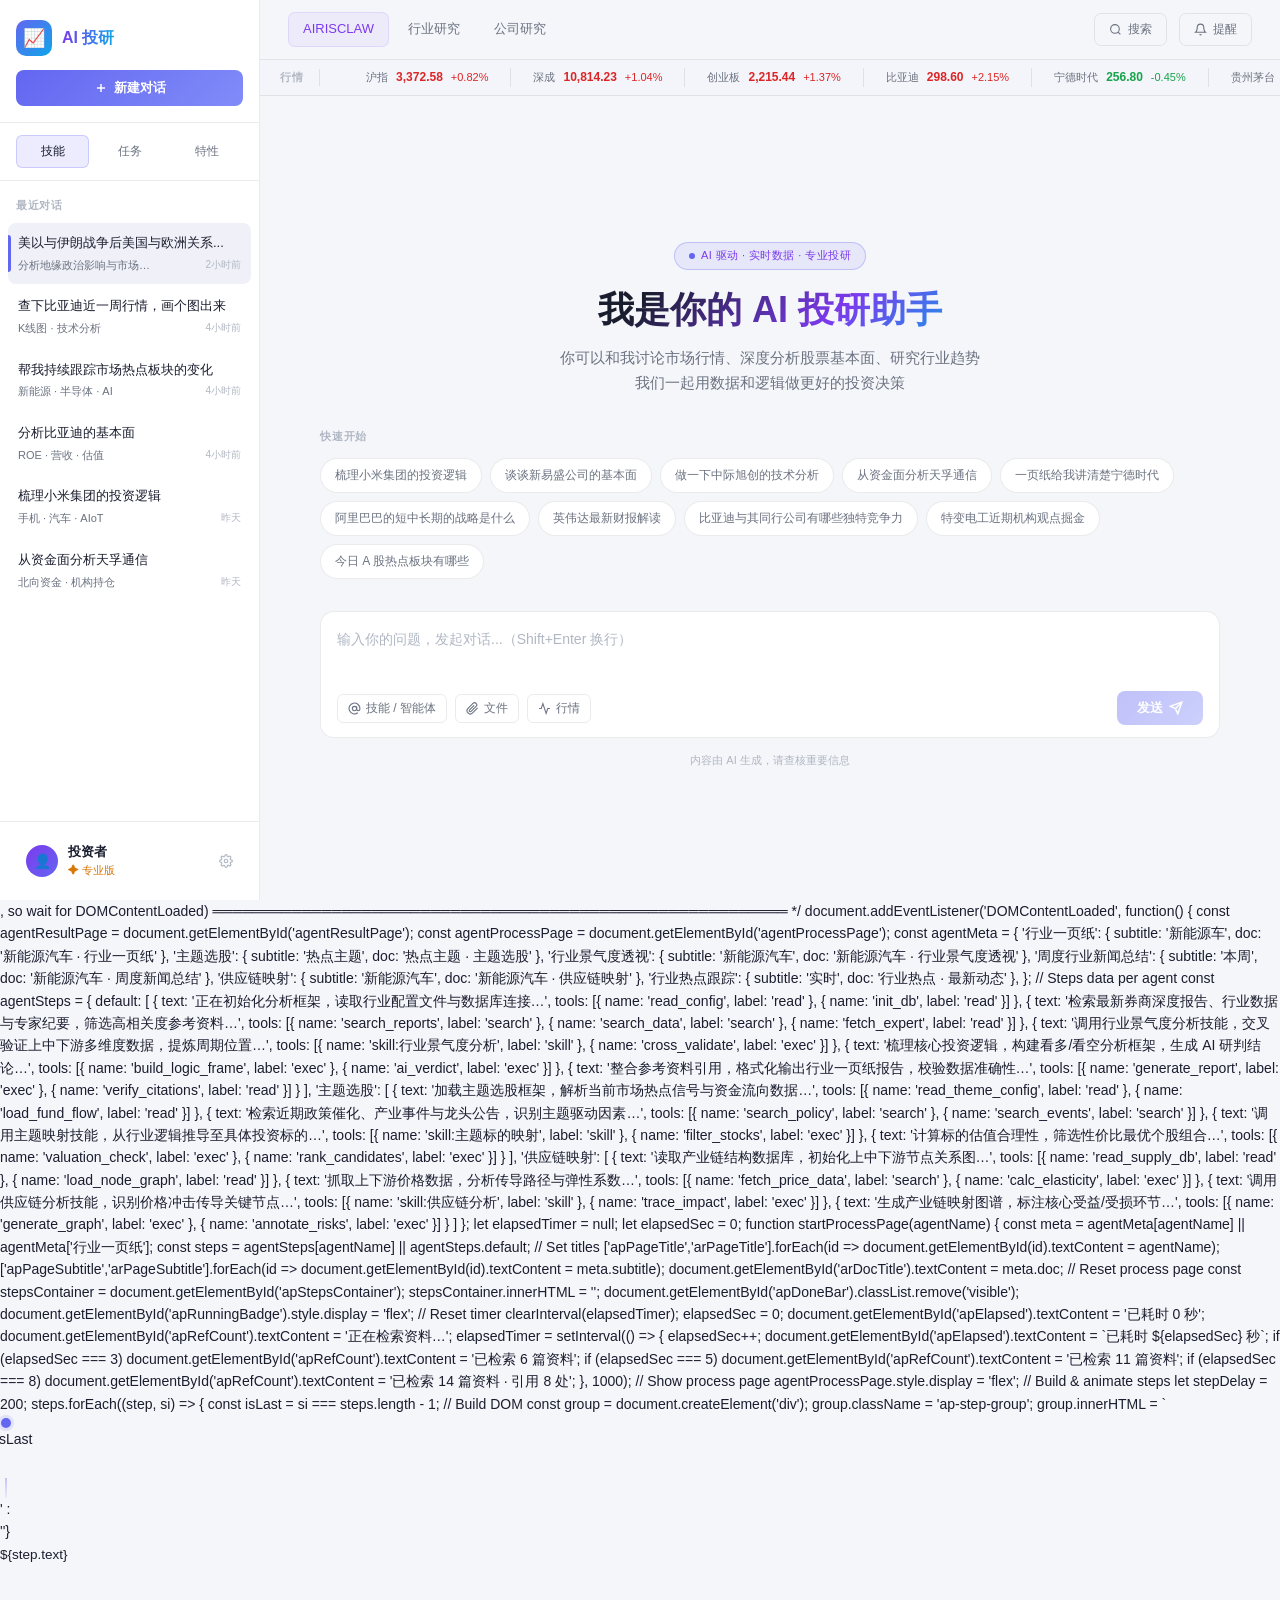
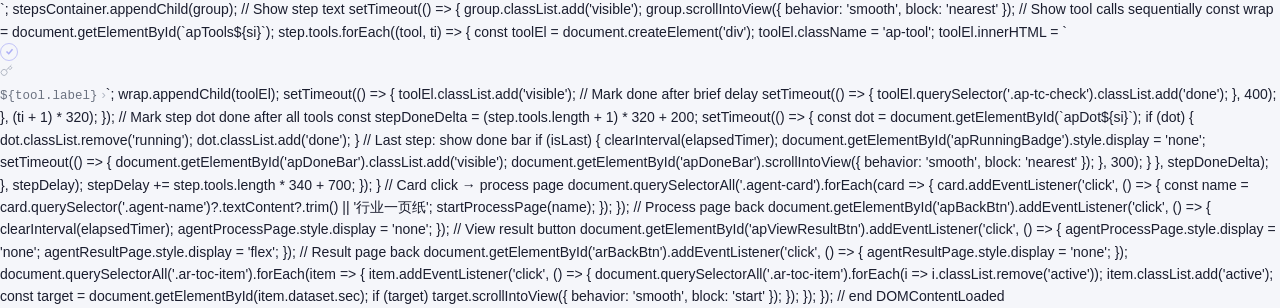
==== commit 88319c17: "fix: wrap overlay JS in DOMContentLoaded to fix agent card click not working Root cause: <script> at" ====
--- a/index.html
+++ b/index.html
@@ -1342,6 +1342,444 @@
     .hbar-track { flex: 1; background: var(--bg-hover); border-radius: 4px; height: 8px; overflow: hidden; }
     .hbar-fill { height: 100%; border-radius: 4px; }
     .hbar-value { font-size: 11px; font-weight: 600; color: var(--text); width: 40px; flex-shrink: 0; }
+
+    /* ═══════════════════════════════════════════════════════════
+       Agent Result Page (full-screen overlay)
+    ═══════════════════════════════════════════════════════════ */
+    .agent-result-page {
+      position: fixed;
+      inset: 0;
+      z-index: 2000;
+      display: flex;
+      background: #fff;
+    }
+
+    /* ── AR Left Sidebar ── */
+    .ar-sidebar {
+      width: 218px;
+      border-right: 1px solid var(--border);
+      display: flex;
+      flex-direction: column;
+      background: #fff;
+      flex-shrink: 0;
+      overflow-y: auto;
+      padding: 14px 0 20px;
+    }
+    .ar-sidebar::-webkit-scrollbar { width: 4px; }
+    .ar-sidebar::-webkit-scrollbar-thumb { background: var(--border); border-radius: 4px; }
+
+    .ar-new-btn {
+      margin: 0 12px 14px;
+      display: flex; align-items: center; justify-content: center; gap: 6px;
+      padding: 9px 0;
+      border: 1.5px dashed rgba(99,102,241,0.4);
+      border-radius: 8px;
+      background: rgba(99,102,241,0.04);
+      color: var(--accent);
+      font-size: 12px; font-weight: 600;
+      cursor: pointer;
+      transition: all var(--transition);
+    }
+    .ar-new-btn:hover { background: rgba(99,102,241,0.1); border-color: var(--accent); }
+
+    .ar-search-bar {
+      margin: 0 12px 14px;
+      padding: 6px 10px;
+      border-radius: 7px;
+      border: 1px solid var(--border);
+      font-size: 12px; color: var(--text-dim);
+      background: var(--bg);
+      display: flex; align-items: center; gap: 6px;
+      cursor: text;
+    }
+
+    .ar-group-label {
+      font-size: 11px; font-weight: 700;
+      color: var(--text-dim); letter-spacing: 0.05em;
+      padding: 0 16px; margin-bottom: 6px;
+    }
+
+    .ar-toc-item {
+      display: flex; align-items: center; gap: 9px;
+      padding: 7px 16px;
+      font-size: 12px; color: var(--text-muted);
+      cursor: pointer; transition: all var(--transition);
+    }
+    .ar-toc-item:hover { background: var(--bg-hover); color: var(--text); }
+    .ar-toc-item.active { color: var(--accent); background: rgba(99,102,241,0.07); font-weight: 600; }
+    .ar-toc-num {
+      font-size: 10px; font-weight: 700;
+      width: 20px; height: 18px; border-radius: 4px;
+      background: var(--bg-hover);
+      display: flex; align-items: center; justify-content: center;
+      flex-shrink: 0; color: var(--text-dim);
+    }
+    .ar-toc-item.active .ar-toc-num { background: rgba(99,102,241,0.15); color: var(--accent); }
+
+    .ar-divider { height: 1px; background: var(--border); margin: 10px 0 12px; }
+
+    .ar-hist-item {
+      padding: 9px 16px; cursor: pointer;
+      transition: background var(--transition);
+    }
+    .ar-hist-item:hover { background: var(--bg-hover); }
+    .ar-hist-item.active { background: rgba(99,102,241,0.07); }
+    .ar-hist-title {
+      font-size: 12px; font-weight: 600; color: var(--text);
+      margin-bottom: 3px; display: flex; align-items: center; gap: 6px;
+    }
+    .ar-hist-ic {
+      width: 16px; height: 16px; border-radius: 4px;
+      display: flex; align-items: center; justify-content: center;
+      font-size: 9px; flex-shrink: 0;
+    }
+    .ar-hist-meta { font-size: 11px; color: var(--text-dim); }
+
+    /* ── AR Main ── */
+    .ar-main {
+      flex: 1; min-width: 0;
+      display: flex; flex-direction: column; overflow: hidden;
+    }
+
+    .ar-topbar {
+      height: 52px; flex-shrink: 0;
+      border-bottom: 1px solid var(--border);
+      display: flex; align-items: center; padding: 0 20px; gap: 14px;
+    }
+    .ar-back-btn {
+      display: flex; align-items: center; gap: 5px;
+      font-size: 12px; color: var(--text-muted); cursor: pointer;
+      padding: 5px 11px; border-radius: 7px;
+      border: 1px solid var(--border); background: transparent;
+      transition: all var(--transition); white-space: nowrap;
+    }
+    .ar-back-btn:hover { background: var(--bg-hover); color: var(--text); }
+
+    .ar-topbar-center {
+      flex: 1; display: flex; align-items: center;
+      justify-content: center; gap: 8px;
+      font-size: 14px; font-weight: 700; color: var(--text);
+    }
+    .ar-topbar-dots { display: flex; gap: 5px; }
+    .ar-topbar-dot { width: 8px; height: 8px; border-radius: 50%; }
+    .ar-dot-done  { background: var(--accent); }
+    .ar-dot-doing { background: var(--accent-2); }
+    .ar-dot-todo  { background: var(--border); }
+
+    .ar-topbar-actions { display: flex; align-items: center; gap: 8px; }
+    .ar-tbtn {
+      display: flex; align-items: center; gap: 5px;
+      font-size: 12px; color: var(--text-muted); cursor: pointer;
+      padding: 5px 11px; border-radius: 7px;
+      border: 1px solid var(--border); background: transparent;
+      transition: all var(--transition); white-space: nowrap;
+    }
+    .ar-tbtn:hover { background: var(--bg-hover); color: var(--text); }
+    .ar-avatar {
+      width: 30px; height: 30px; border-radius: 50%;
+      background: linear-gradient(135deg, var(--accent), var(--accent-2));
+      display: flex; align-items: center; justify-content: center;
+      font-size: 11px; color: #fff; cursor: pointer; font-weight: 700; flex-shrink: 0;
+    }
+
+    .ar-statusbar {
+      height: 38px; flex-shrink: 0;
+      border-bottom: 1px solid var(--border);
+      background: rgba(34,197,94,0.04);
+      display: flex; align-items: center; padding: 0 20px; gap: 6px;
+    }
+    .ar-sdot { width: 7px; height: 7px; border-radius: 50%; background: #22c55e; flex-shrink: 0; }
+    .ar-stext { font-size: 12px; color: var(--text-muted); white-space: nowrap; }
+    .ar-stext strong { color: #16a34a; }
+    .ar-ssep { color: var(--border); margin: 0 1px; }
+    .ar-sright { margin-left: auto; display: flex; align-items: center; gap: 10px; }
+    .ar-sbadge {
+      font-size: 11px; font-weight: 600; color: var(--accent);
+      background: rgba(99,102,241,0.1); border-radius: 4px; padding: 2px 7px;
+    }
+    .ar-schip {
+      display: flex; align-items: center; gap: 4px;
+      font-size: 11px; color: var(--text-muted);
+      padding: 3px 8px; border-radius: 5px;
+      border: 1px solid var(--border); cursor: pointer;
+      transition: all var(--transition);
+    }
+    .ar-schip:hover { border-color: var(--accent); color: var(--accent); }
+
+    /* Scrollable wrapper */
+    .ar-scroll {
+      flex: 1; overflow-y: auto;
+      display: flex; flex-direction: column;
+    }
+    .ar-scroll::-webkit-scrollbar { width: 6px; }
+    .ar-scroll::-webkit-scrollbar-thumb { background: var(--border); border-radius: 6px; }
+
+    .ar-body {
+      padding: 30px 52px 20px;
+      max-width: 820px; width: 100%; align-self: center;
+    }
+
+    .ar-doc-title { font-size: 22px; font-weight: 800; color: var(--text); margin-bottom: 10px; }
+    .ar-doc-meta {
+      display: flex; align-items: center; gap: 14px;
+      font-size: 12px; color: var(--text-dim); margin-bottom: 30px;
+    }
+    .ar-doc-meta-item { display: flex; align-items: center; gap: 4px; }
+
+    /* Section */
+    .ar-section { margin-bottom: 34px; }
+    .ar-sec-header {
+      display: flex; align-items: center; gap: 10px;
+      padding-bottom: 10px;
+      border-bottom: 1.5px solid rgba(99,102,241,0.13);
+      margin-bottom: 14px;
+    }
+    .ar-sec-num {
+      width: 26px; height: 26px; border-radius: 7px;
+      background: linear-gradient(135deg, var(--accent), var(--accent-2));
+      color: #fff; font-size: 11px; font-weight: 800;
+      display: flex; align-items: center; justify-content: center; flex-shrink: 0;
+    }
+    .ar-sec-title { font-size: 15px; font-weight: 700; color: var(--text); }
+
+    .ar-section p { font-size: 14px; line-height: 1.85; color: var(--text); margin-bottom: 12px; }
+    .ar-section p:last-child { margin-bottom: 0; }
+    .ar-cite {
+      font-size: 10px; font-weight: 700; color: var(--accent);
+      vertical-align: super; cursor: pointer;
+      background: rgba(99,102,241,0.1); border-radius: 3px;
+      padding: 0 3px; margin-left: 1px;
+      transition: background var(--transition);
+    }
+    .ar-cite:hover { background: rgba(99,102,241,0.25); }
+
+    .ar-def-box {
+      background: rgba(99,102,241,0.04);
+      border-left: 3px solid var(--accent);
+      border-radius: 0 8px 8px 0;
+      padding: 14px 18px;
+      font-size: 14px; line-height: 1.85; color: var(--text);
+    }
+
+    .ar-logic-row { display: grid; grid-template-columns: 1fr 1fr; gap: 12px; margin-bottom: 12px; }
+    .ar-logic-card { border-radius: 10px; padding: 16px; border: 1px solid transparent; }
+    .ar-logic-bull { background: rgba(239,68,68,0.04); border-color: rgba(239,68,68,0.15); }
+    .ar-logic-bear { background: rgba(34,197,94,0.04); border-color: rgba(34,197,94,0.15); }
+    .ar-logic-head { font-size: 12px; font-weight: 700; display: flex; align-items: center; gap: 6px; margin-bottom: 12px; }
+    .ar-logic-bull .ar-logic-head { color: #dc2626; }
+    .ar-logic-bear .ar-logic-head { color: #16a34a; }
+    .ar-logic-item { display: flex; gap: 8px; font-size: 12.5px; line-height: 1.65; color: var(--text); margin-bottom: 10px; }
+    .ar-logic-item:last-child { margin-bottom: 0; }
+    .ar-lbullet { width: 5px; height: 5px; border-radius: 50%; margin-top: 7px; flex-shrink: 0; }
+    .ar-logic-bull .ar-lbullet { background: #ef4444; }
+    .ar-logic-bear .ar-lbullet { background: #22c55e; }
+
+    .ar-verdict {
+      background: rgba(217,119,6,0.05);
+      border: 1px solid rgba(217,119,6,0.22);
+      border-radius: 10px; padding: 16px 18px;
+    }
+    .ar-verdict-head { display: flex; align-items: center; gap: 8px; font-size: 12px; font-weight: 700; color: #b45309; margin-bottom: 10px; }
+    .ar-verdict-badge {
+      font-size: 10px; padding: 2px 7px;
+      background: rgba(217,119,6,0.14); color: #92400e;
+      border-radius: 4px; border: 1px solid rgba(217,119,6,0.22);
+    }
+    .ar-verdict-text { font-size: 13.5px; line-height: 1.85; color: var(--text); }
+
+    /* Bottom input */
+    .ar-input-area {
+      border-top: 1px solid var(--border);
+      padding: 12px 20px 8px;
+      background: #fff; flex-shrink: 0;
+    }
+    .ar-input-box {
+      border: 1px solid var(--border); border-radius: 12px;
+      padding: 10px 14px 8px;
+      transition: border-color var(--transition); background: var(--bg);
+    }
+    .ar-input-box:focus-within { border-color: rgba(99,102,241,0.45); box-shadow: 0 0 0 3px rgba(99,102,241,0.07); }
+    .ar-input-ph { font-size: 13px; color: var(--text-dim); padding-bottom: 8px; }
+    .ar-input-toolbar { display: flex; align-items: center; gap: 5px; }
+    .ar-xtool {
+      display: flex; align-items: center; gap: 4px;
+      padding: 4px 8px; border-radius: 6px;
+      border: 1px solid var(--border); background: transparent;
+      font-size: 11.5px; color: var(--text-muted); cursor: pointer;
+      transition: all var(--transition); white-space: nowrap;
+    }
+    .ar-xtool:hover { background: var(--bg-hover); border-color: rgba(99,102,241,0.3); color: var(--text); }
+    .ar-xtool.on { background: rgba(99,102,241,0.1); border-color: rgba(99,102,241,0.3); color: var(--accent); font-weight: 600; }
+    .ar-xsend {
+      margin-left: auto; width: 32px; height: 32px; border-radius: 8px;
+      background: linear-gradient(135deg, var(--accent), #818cf8);
+      border: none; color: #fff;
+      display: flex; align-items: center; justify-content: center;
+      cursor: pointer; transition: opacity var(--transition); flex-shrink: 0;
+    }
+    .ar-xsend:hover { opacity: 0.85; }
+    .ar-footer-note { text-align: center; font-size: 11px; color: var(--text-dim); margin-top: 6px; }
+
+    /* ── Right References Panel ── */
+    .ar-refs {
+      width: 284px; border-left: 1px solid var(--border);
+      flex-shrink: 0; overflow-y: auto; background: #fff;
+    }
+    .ar-refs::-webkit-scrollbar { width: 4px; }
+    .ar-refs::-webkit-scrollbar-thumb { background: var(--border); border-radius: 4px; }
+    .ar-refs-head {
+      padding: 14px 16px 12px; border-bottom: 1px solid var(--border);
+      font-size: 13px; font-weight: 700; color: var(--text);
+      display: flex; align-items: center; gap: 7px; position: sticky; top: 0; background: #fff;
+    }
+    .ar-refs-cnt { font-size: 11px; color: var(--text-muted); font-weight: 400; }
+    .ar-ref-item { padding: 14px 16px; border-bottom: 1px solid var(--border); cursor: pointer; transition: background var(--transition); }
+    .ar-ref-item:hover { background: var(--bg-hover); }
+    .ar-ref-numrow { display: flex; align-items: center; gap: 6px; margin-bottom: 6px; }
+    .ar-ref-num { font-size: 11px; font-weight: 700; color: var(--text-dim); }
+    .ar-ref-type {
+      font-size: 10px; padding: 2px 6px; border-radius: 4px; font-weight: 600;
+    }
+    .rtype-deep   { background: rgba(239,68,68,0.1);  color: #dc2626; }
+    .rtype-expert { background: rgba(99,102,241,0.1); color: var(--accent); }
+    .rtype-news   { background: rgba(34,197,94,0.1);  color: #16a34a; }
+    .rtype-data   { background: rgba(217,119,6,0.1);  color: #b45309; }
+    .ar-ref-title { font-size: 12.5px; font-weight: 600; color: var(--text); line-height: 1.4; margin-bottom: 3px; }
+    .ar-ref-src   { font-size: 11px; color: var(--text-dim); margin-bottom: 7px; }
+    .ar-ref-prev  { font-size: 11.5px; color: var(--text-muted); line-height: 1.6; }
+    .ar-ref-acts  { display: flex; gap: 10px; margin-top: 8px; }
+    .ar-ref-act {
+      font-size: 11px; color: var(--text-dim); cursor: pointer;
+      display: flex; align-items: center; gap: 3px;
+      transition: color var(--transition);
+    }
+    .ar-ref-act:hover { color: var(--accent); }
+
+    /* ═══════════════════════════════════════════════════════════
+       Agent Process Page (thinking steps overlay)
+    ═══════════════════════════════════════════════════════════ */
+    .agent-process-page {
+      position: fixed; inset: 0; z-index: 1998;
+      background: #fff; display: flex; flex-direction: column;
+    }
+    .ap-topbar {
+      height: 52px; flex-shrink: 0;
+      border-bottom: 1px solid var(--border);
+      display: flex; align-items: center; padding: 0 24px; gap: 14px;
+    }
+    .ap-title {
+      flex: 1; display: flex; align-items: center; justify-content: center; gap: 8px;
+      font-size: 14px; font-weight: 700; color: var(--text);
+    }
+    .ap-running-badge {
+      display: flex; align-items: center; gap: 6px;
+      font-size: 11px; color: var(--accent);
+      background: rgba(99,102,241,0.09); padding: 3px 10px;
+      border-radius: 100px; border: 1px solid rgba(99,102,241,0.2);
+    }
+    .ap-running-dot {
+      width: 6px; height: 6px; border-radius: 50%; background: var(--accent);
+      animation: pulse 1.2s ease-in-out infinite;
+    }
+    .ap-statusbar {
+      height: 38px; flex-shrink: 0;
+      border-bottom: 1px solid var(--border);
+      background: rgba(99,102,241,0.03);
+      display: flex; align-items: center; padding: 0 24px; gap: 6px;
+      font-size: 12px; color: var(--text-muted);
+    }
+    .ap-scroll {
+      flex: 1; overflow-y: auto; display: flex; justify-content: center;
+    }
+    .ap-scroll::-webkit-scrollbar { width: 6px; }
+    .ap-scroll::-webkit-scrollbar-thumb { background: var(--border); border-radius: 6px; }
+    .ap-body { width: 100%; max-width: 720px; padding: 32px 48px 60px; }
+    .ap-steps-hdr {
+      display: flex; align-items: center; gap: 8px;
+      font-size: 14px; font-weight: 700; color: var(--text);
+      margin-bottom: 26px; cursor: pointer; user-select: none;
+    }
+
+    /* Step group */
+    .ap-step-group {
+      display: flex; gap: 0; position: relative;
+      opacity: 0; transform: translateY(10px);
+      transition: opacity 0.45s ease, transform 0.45s ease;
+    }
+    .ap-step-group.visible { opacity: 1; transform: translateY(0); }
+
+    .ap-step-left {
+      display: flex; flex-direction: column; align-items: center;
+      padding-top: 3px; margin-right: 16px; flex-shrink: 0; width: 12px;
+    }
+    .ap-step-dot {
+      width: 10px; height: 10px; border-radius: 50%; background: var(--accent);
+      flex-shrink: 0; box-shadow: 0 0 0 3px rgba(99,102,241,0.14);
+      transition: background 0.3s, box-shadow 0.3s;
+    }
+    .ap-step-dot.running { animation: pulse 1.2s ease-in-out infinite; }
+    .ap-step-dot.done {
+      background: #22c55e; box-shadow: 0 0 0 3px rgba(34,197,94,0.15);
+      animation: none;
+    }
+    .ap-step-line {
+      width: 1.5px; flex: 1; min-height: 20px; margin-top: 5px;
+      background: linear-gradient(180deg, rgba(99,102,241,0.35), rgba(99,102,241,0.08));
+    }
+
+    .ap-step-right { flex: 1; padding-bottom: 22px; }
+    .ap-step-text {
+      font-size: 13.5px; color: var(--text); line-height: 1.75; margin-bottom: 10px;
+    }
+
+    /* Tool call row */
+    .ap-tool {
+      display: flex; align-items: center; gap: 10px;
+      padding: 8px 14px;
+      background: rgba(99,102,241,0.04);
+      border: 1px solid rgba(99,102,241,0.12);
+      border-radius: 8px; margin-bottom: 6px;
+      cursor: pointer; transition: background 0.2s, border-color 0.2s;
+      opacity: 0; transform: translateX(-6px);
+      transition: opacity 0.3s ease, transform 0.3s ease, background 0.2s, border-color 0.2s;
+    }
+    .ap-tool.visible { opacity: 1; transform: translateX(0); }
+    .ap-tool:hover { background: rgba(99,102,241,0.09); border-color: rgba(99,102,241,0.28); }
+
+    .ap-tc-check {
+      width: 18px; height: 18px; border-radius: 50%;
+      border: 1.5px solid rgba(99,102,241,0.35);
+      display: flex; align-items: center; justify-content: center;
+      flex-shrink: 0; color: rgba(99,102,241,0.5); font-size: 10px;
+      transition: all 0.3s;
+    }
+    .ap-tc-check.done {
+      background: rgba(34,197,94,0.1); border-color: #22c55e; color: #16a34a;
+    }
+    .ap-tc-icon { color: var(--text-dim); flex-shrink: 0; }
+    .ap-tc-name { font-size: 12.5px; color: var(--text-muted); flex: 1; font-family: 'SF Mono', 'Fira Code', monospace; }
+    .ap-tc-arrow { color: var(--text-dim); margin-left: auto; font-size: 13px; }
+
+    /* Done bar */
+    .ap-done-bar {
+      display: flex; align-items: center; gap: 14px; margin-top: 16px;
+      padding: 14px 18px; border-radius: 12px;
+      background: linear-gradient(135deg, rgba(34,197,94,0.06), rgba(99,102,241,0.06));
+      border: 1px solid rgba(34,197,94,0.2);
+      opacity: 0; transition: opacity 0.5s ease;
+    }
+    .ap-done-bar.visible { opacity: 1; }
+    .ap-done-icon { font-size: 18px; }
+    .ap-done-text { font-size: 13px; color: #16a34a; font-weight: 600; flex: 1; }
+    .ap-done-sub { font-size: 12px; color: var(--text-muted); }
+    .ap-view-btn {
+      display: flex; align-items: center; gap: 6px;
+      padding: 8px 18px; border-radius: 9px;
+      background: linear-gradient(135deg, var(--accent), #818cf8);
+      border: none; color: #fff; font-size: 13px; font-weight: 600;
+      cursor: pointer; transition: opacity var(--transition); white-space: nowrap;
+    }
+    .ap-view-btn:hover { opacity: 0.88; }
   </style>
 </head>
 <body>
@@ -1760,12 +2198,8 @@
             <div class="engine-title">睿思·AI智研引擎</div>
             <div class="engine-count-badge">6 个智能体</div>
             <div class="engine-tabs">
-              <div class="engine-tab star-tab">★ 我的</div>
-              <div class="engine-tab active">常用</div>
-              <div class="engine-tab">全部</div>
-              <div class="engine-tab">通用</div>
-              <div class="engine-tab">增强</div>
-              <div class="engine-tab">行业特色</div>
+              <div class="engine-tab star-tab active">★ 我的</div>
+              <div class="engine-tab">AI睿思发布</div>
             </div>
             <button class="engine-collapse-btn">
               <svg width="12" height="12" viewBox="0 0 24 24" fill="none" stroke="currentColor" stroke-width="2"><polyline points="18 15 12 9 6 15"/></svg>
@@ -1923,7 +2357,7 @@
 
       <!-- ── Module 2: 特色分析 ── -->
       <div>
-        <div class="ir-section-label">特色分析</div>
+        <div class="ir-section-label">新能源汽车行业特色分析</div>
         <div class="fa-section">
 
           <!-- Tabs -->
@@ -1936,14 +2370,6 @@
 
           <!-- ──────── Panel 1: 产业链分析 ──────── -->
           <div class="fa-panel active" id="fa-supply">
-            <div class="fa-industry-bar">
-              <span class="fa-industry-label">行业选择：</span>
-              <span class="fa-industry-chip active">新能源汽车</span>
-              <span class="fa-industry-chip">半导体</span>
-              <span class="fa-industry-chip">消费电子</span>
-              <span class="fa-industry-chip">医疗器械</span>
-              <span class="fa-industry-chip">光伏</span>
-            </div>
             <div class="fa-conclusion">
               <div class="fa-conclusion-title">
                 <svg width="11" height="11" viewBox="0 0 24 24" fill="currentColor"><path d="M12 2l3.09 6.26L22 9.27l-5 4.87 1.18 6.88L12 17.77l-6.18 3.25L7 14.14 2 9.27l6.91-1.01L12 2z"/></svg>
@@ -2006,13 +2432,6 @@
 
           <!-- ──────── Panel 2: 销售潜力分析 ──────── -->
           <div class="fa-panel" id="fa-sales">
-            <div class="fa-industry-bar">
-              <span class="fa-industry-label">行业选择：</span>
-              <span class="fa-industry-chip active">新能源汽车</span>
-              <span class="fa-industry-chip">智能手机</span>
-              <span class="fa-industry-chip">工业机器人</span>
-              <span class="fa-industry-chip">储能</span>
-            </div>
             <div class="fa-conclusion">
               <div class="fa-conclusion-title">
                 <svg width="11" height="11" viewBox="0 0 24 24" fill="currentColor"><path d="M12 2l3.09 6.26L22 9.27l-5 4.87 1.18 6.88L12 17.77l-6.18 3.25L7 14.14 2 9.27l6.91-1.01L12 2z"/></svg>
@@ -2097,13 +2516,6 @@
 
           <!-- ──────── Panel 3: 库存压力分析 ──────── -->
           <div class="fa-panel" id="fa-inventory">
-            <div class="fa-industry-bar">
-              <span class="fa-industry-label">行业选择：</span>
-              <span class="fa-industry-chip active">新能源汽车</span>
-              <span class="fa-industry-chip">白色家电</span>
-              <span class="fa-industry-chip">半导体</span>
-              <span class="fa-industry-chip">锂电池</span>
-            </div>
             <div class="fa-conclusion">
               <div class="fa-conclusion-title">
                 <svg width="11" height="11" viewBox="0 0 24 24" fill="currentColor"><path d="M12 2l3.09 6.26L22 9.27l-5 4.87 1.18 6.88L12 17.77l-6.18 3.25L7 14.14 2 9.27l6.91-1.01L12 2z"/></svg>
@@ -2163,13 +2575,6 @@
 
           <!-- ──────── Panel 4: 竞争力分析 ──────── -->
           <div class="fa-panel" id="fa-competition">
-            <div class="fa-industry-bar">
-              <span class="fa-industry-label">行业选择：</span>
-              <span class="fa-industry-chip active">新能源汽车</span>
-              <span class="fa-industry-chip">动力电池</span>
-              <span class="fa-industry-chip">自动驾驶</span>
-              <span class="fa-industry-chip">充电桩</span>
-            </div>
             <div class="fa-conclusion">
               <div class="fa-conclusion-title">
                 <svg width="11" height="11" viewBox="0 0 24 24" fill="currentColor"><path d="M12 2l3.09 6.26L22 9.27l-5 4.87 1.18 6.88L12 17.77l-6.18 3.25L7 14.14 2 9.27l6.91-1.01L12 2z"/></svg>
@@ -2567,6 +2972,617 @@
     document.getElementById('panelSkill').classList.add('active');
     document.getElementById('panelAgent').classList.remove('active');
   });
+
+  /* ══════════════════════════════════════════════════════════
+     Agent Process Page & Result Page
+     (deferred: overlay HTML is after </script>, so wait for DOMContentLoaded)
+  ══════════════════════════════════════════════════════════ */
+  document.addEventListener('DOMContentLoaded', function() {
+  const agentResultPage  = document.getElementById('agentResultPage');
+  const agentProcessPage = document.getElementById('agentProcessPage');
+
+  const agentMeta = {
+    '行业一页纸':       { subtitle: '新能源车',   doc: '新能源汽车 · 行业一页纸' },
+    '主题选股':         { subtitle: '热点主题',   doc: '热点主题 · 主题选股' },
+    '行业景气度透视':   { subtitle: '新能源汽车', doc: '新能源汽车 · 行业景气度透视' },
+    '周度行业新闻总结': { subtitle: '本周',       doc: '新能源汽车 · 周度新闻总结' },
+    '供应链映射':       { subtitle: '新能源汽车', doc: '新能源汽车 · 供应链映射' },
+    '行业热点跟踪':     { subtitle: '实时',       doc: '行业热点 · 最新动态' },
+  };
+
+  // Steps data per agent
+  const agentSteps = {
+    default: [
+      {
+        text: '正在初始化分析框架，读取行业配置文件与数据库连接…',
+        tools: [{ name: 'read_config', label: 'read' }, { name: 'init_db', label: 'read' }]
+      },
+      {
+        text: '检索最新券商深度报告、行业数据与专家纪要，筛选高相关度参考资料…',
+        tools: [{ name: 'search_reports', label: 'search' }, { name: 'search_data', label: 'search' }, { name: 'fetch_expert', label: 'read' }]
+      },
+      {
+        text: '调用行业景气度分析技能，交叉验证上中下游多维度数据，提炼周期位置…',
+        tools: [{ name: 'skill:行业景气度分析', label: 'skill' }, { name: 'cross_validate', label: 'exec' }]
+      },
+      {
+        text: '梳理核心投资逻辑，构建看多/看空分析框架，生成 AI 研判结论…',
+        tools: [{ name: 'build_logic_frame', label: 'exec' }, { name: 'ai_verdict', label: 'exec' }]
+      },
+      {
+        text: '整合参考资料引用，格式化输出行业一页纸报告，校验数据准确性…',
+        tools: [{ name: 'generate_report', label: 'exec' }, { name: 'verify_citations', label: 'read' }]
+      }
+    ],
+    '主题选股': [
+      {
+        text: '加载主题选股框架，解析当前市场热点信号与资金流向数据…',
+        tools: [{ name: 'read_theme_config', label: 'read' }, { name: 'load_fund_flow', label: 'read' }]
+      },
+      {
+        text: '检索近期政策催化、产业事件与龙头公告，识别主题驱动因素…',
+        tools: [{ name: 'search_policy', label: 'search' }, { name: 'search_events', label: 'search' }]
+      },
+      {
+        text: '调用主题映射技能，从行业逻辑推导至具体投资标的…',
+        tools: [{ name: 'skill:主题标的映射', label: 'skill' }, { name: 'filter_stocks', label: 'exec' }]
+      },
+      {
+        text: '计算标的估值合理性，筛选性价比最优个股组合…',
+        tools: [{ name: 'valuation_check', label: 'exec' }, { name: 'rank_candidates', label: 'exec' }]
+      }
+    ],
+    '供应链映射': [
+      {
+        text: '读取产业链结构数据库，初始化上中下游节点关系图…',
+        tools: [{ name: 'read_supply_db', label: 'read' }, { name: 'load_node_graph', label: 'read' }]
+      },
+      {
+        text: '抓取上下游价格数据，分析传导路径与弹性系数…',
+        tools: [{ name: 'fetch_price_data', label: 'search' }, { name: 'calc_elasticity', label: 'exec' }]
+      },
+      {
+        text: '调用供应链分析技能，识别价格冲击传导关键节点…',
+        tools: [{ name: 'skill:供应链分析', label: 'skill' }, { name: 'trace_impact', label: 'exec' }]
+      },
+      {
+        text: '生成产业链映射图谱，标注核心受益/受损环节…',
+        tools: [{ name: 'generate_graph', label: 'exec' }, { name: 'annotate_risks', label: 'exec' }]
+      }
+    ]
+  };
+
+  let elapsedTimer = null;
+  let elapsedSec = 0;
+
+  function startProcessPage(agentName) {
+    const meta  = agentMeta[agentName] || agentMeta['行业一页纸'];
+    const steps = agentSteps[agentName] || agentSteps.default;
+
+    // Set titles
+    ['apPageTitle','arPageTitle'].forEach(id => document.getElementById(id).textContent = agentName);
+    ['apPageSubtitle','arPageSubtitle'].forEach(id => document.getElementById(id).textContent = meta.subtitle);
+    document.getElementById('arDocTitle').textContent = meta.doc;
+
+    // Reset process page
+    const stepsContainer = document.getElementById('apStepsContainer');
+    stepsContainer.innerHTML = '';
+    document.getElementById('apDoneBar').classList.remove('visible');
+    document.getElementById('apRunningBadge').style.display = 'flex';
+
+    // Reset timer
+    clearInterval(elapsedTimer);
+    elapsedSec = 0;
+    document.getElementById('apElapsed').textContent = '已耗时 0 秒';
+    document.getElementById('apRefCount').textContent = '正在检索资料…';
+    elapsedTimer = setInterval(() => {
+      elapsedSec++;
+      document.getElementById('apElapsed').textContent = `已耗时 ${elapsedSec} 秒`;
+      if (elapsedSec === 3) document.getElementById('apRefCount').textContent = '已检索 6 篇资料';
+      if (elapsedSec === 5) document.getElementById('apRefCount').textContent = '已检索 11 篇资料';
+      if (elapsedSec === 8) document.getElementById('apRefCount').textContent = '已检索 14 篇资料 · 引用 8 处';
+    }, 1000);
+
+    // Show process page
+    agentProcessPage.style.display = 'flex';
+
+    // Build & animate steps
+    let stepDelay = 200;
+    steps.forEach((step, si) => {
+      const isLast = si === steps.length - 1;
+
+      // Build DOM
+      const group = document.createElement('div');
+      group.className = 'ap-step-group';
+      group.innerHTML = `
+        <div class="ap-step-left">
+          <div class="ap-step-dot running" id="apDot${si}"></div>
+          ${!isLast ? '<div class="ap-step-line"></div>' : ''}
+        </div>
+        <div class="ap-step-right">
+          <div class="ap-step-text">${step.text}</div>
+          <div class="ap-tools-wrap" id="apTools${si}"></div>
+        </div>`;
+      stepsContainer.appendChild(group);
+
+      // Show step text
+      setTimeout(() => {
+        group.classList.add('visible');
+        group.scrollIntoView({ behavior: 'smooth', block: 'nearest' });
+
+        // Show tool calls sequentially
+        const wrap = document.getElementById(`apTools${si}`);
+        step.tools.forEach((tool, ti) => {
+          const toolEl = document.createElement('div');
+          toolEl.className = 'ap-tool';
+          toolEl.innerHTML = `
+            <div class="ap-tc-check" id="apTc${si}_${ti}">
+              <svg width="9" height="9" viewBox="0 0 12 12" fill="none" stroke="currentColor" stroke-width="2"><polyline points="2 6 5 9 10 3"/></svg>
+            </div>
+            <div class="ap-tc-icon">
+              <svg width="13" height="13" viewBox="0 0 24 24" fill="none" stroke="currentColor" stroke-width="1.8"><path d="M21 2l-2 2m-7.61 7.61a5.5 5.5 0 1 1-7.778 7.778 5.5 5.5 0 0 1 7.777-7.777zm0 0L15.5 7.5m0 0l3 3L22 7l-3-3m-3.5 3.5L19 4"/></svg>
+            </div>
+            <span class="ap-tc-name">${tool.label}</span>
+            <span class="ap-tc-arrow">›</span>`;
+          wrap.appendChild(toolEl);
+
+          setTimeout(() => {
+            toolEl.classList.add('visible');
+            // Mark done after brief delay
+            setTimeout(() => {
+              toolEl.querySelector('.ap-tc-check').classList.add('done');
+            }, 400);
+          }, (ti + 1) * 320);
+        });
+
+        // Mark step dot done after all tools
+        const stepDoneDelta = (step.tools.length + 1) * 320 + 200;
+        setTimeout(() => {
+          const dot = document.getElementById(`apDot${si}`);
+          if (dot) { dot.classList.remove('running'); dot.classList.add('done'); }
+          // Last step: show done bar
+          if (isLast) {
+            clearInterval(elapsedTimer);
+            document.getElementById('apRunningBadge').style.display = 'none';
+            setTimeout(() => {
+              document.getElementById('apDoneBar').classList.add('visible');
+              document.getElementById('apDoneBar').scrollIntoView({ behavior: 'smooth', block: 'nearest' });
+            }, 300);
+          }
+        }, stepDoneDelta);
+
+      }, stepDelay);
+
+      stepDelay += step.tools.length * 340 + 700;
+    });
+  }
+
+  // Card click → process page
+  document.querySelectorAll('.agent-card').forEach(card => {
+    card.addEventListener('click', () => {
+      const name = card.querySelector('.agent-name')?.textContent?.trim() || '行业一页纸';
+      startProcessPage(name);
+    });
+  });
+
+  // Process page back
+  document.getElementById('apBackBtn').addEventListener('click', () => {
+    clearInterval(elapsedTimer);
+    agentProcessPage.style.display = 'none';
+  });
+
+  // View result button
+  document.getElementById('apViewResultBtn').addEventListener('click', () => {
+    agentProcessPage.style.display = 'none';
+    agentResultPage.style.display = 'flex';
+  });
+
+  // Result page back
+  document.getElementById('arBackBtn').addEventListener('click', () => {
+    agentResultPage.style.display = 'none';
+  });
+
+  document.querySelectorAll('.ar-toc-item').forEach(item => {
+    item.addEventListener('click', () => {
+      document.querySelectorAll('.ar-toc-item').forEach(i => i.classList.remove('active'));
+      item.classList.add('active');
+      const target = document.getElementById(item.dataset.sec);
+      if (target) target.scrollIntoView({ behavior: 'smooth', block: 'start' });
+    });
+  });
+  }); // end DOMContentLoaded
 </script>
+
+<!-- ══════════════════════════════════════════════════════════
+     Agent Result Page (full-screen overlay)
+════════════════════════════════════════════════════════════ -->
+<!-- ══════════════════════════════════════════════════════════
+     Agent Process Page (thinking steps overlay)
+════════════════════════════════════════════════════════════ -->
+<div id="agentProcessPage" class="agent-process-page" style="display:none;">
+
+  <!-- Top bar -->
+  <div class="ap-topbar">
+    <button class="ar-back-btn" id="apBackBtn">
+      <svg width="13" height="13" viewBox="0 0 24 24" fill="none" stroke="currentColor" stroke-width="2"><polyline points="15 18 9 12 15 6"/></svg>
+      返回
+    </button>
+    <div class="ap-title">
+      <svg width="15" height="15" viewBox="0 0 24 24" fill="none" stroke="currentColor" stroke-width="2"><rect x="2" y="3" width="20" height="14" rx="2"/><line x1="8" y1="21" x2="16" y2="21"/><line x1="12" y1="17" x2="12" y2="21"/></svg>
+      <span id="apPageTitle">行业一页纸</span>
+      <span style="color:var(--text-dim);font-weight:400;">·</span>
+      <span id="apPageSubtitle" style="color:var(--text-muted);font-weight:400;font-size:13px;">新能源车</span>
+      <div class="ap-running-badge" id="apRunningBadge">
+        <div class="ap-running-dot"></div>
+        深度研判中
+      </div>
+    </div>
+    <div style="width:80px;"></div>
+  </div>
+
+  <!-- Status bar -->
+  <div class="ap-statusbar">
+    <svg width="12" height="12" viewBox="0 0 24 24" fill="none" stroke="currentColor" stroke-width="2"><circle cx="12" cy="12" r="10"/><polyline points="12 6 12 12 16 14"/></svg>
+    <span style="color:var(--accent);font-weight:600;">GPT-4o + RAG</span>
+    <span style="color:var(--border);">·</span>
+    <span id="apElapsed">已耗时 0 秒</span>
+    <span style="color:var(--border);">·</span>
+    <span id="apRefCount">正在检索资料…</span>
+  </div>
+
+  <!-- Scrollable steps -->
+  <div class="ap-scroll">
+    <div class="ap-body">
+      <div class="ap-steps-hdr">
+        <svg width="14" height="14" viewBox="0 0 24 24" fill="none" stroke="currentColor" stroke-width="2"><polyline points="9 18 15 12 9 6"/></svg>
+        思考步骤
+      </div>
+      <div id="apStepsContainer"></div>
+      <div class="ap-done-bar" id="apDoneBar">
+        <div class="ap-done-icon">✅</div>
+        <div>
+          <div class="ap-done-text">深度研判完成</div>
+          <div class="ap-done-sub">已生成完整行业分析报告，引用 8 处参考资料</div>
+        </div>
+        <button class="ap-view-btn" id="apViewResultBtn">
+          查看完整报告
+          <svg width="13" height="13" viewBox="0 0 24 24" fill="none" stroke="currentColor" stroke-width="2.5"><polyline points="9 18 15 12 9 6"/></svg>
+        </button>
+      </div>
+    </div>
+  </div>
+</div>
+
+<div id="agentResultPage" class="agent-result-page" style="display:none;">
+
+  <!-- ── Left Sidebar ── -->
+  <div class="ar-sidebar">
+    <button class="ar-new-btn">
+      <svg width="12" height="12" viewBox="0 0 24 24" fill="none" stroke="currentColor" stroke-width="2.5"><line x1="12" y1="5" x2="12" y2="19"/><line x1="5" y1="12" x2="19" y2="12"/></svg>
+      新建 Agent
+    </button>
+    <div class="ar-search-bar">
+      <svg width="11" height="11" viewBox="0 0 24 24" fill="none" stroke="currentColor" stroke-width="2"><circle cx="11" cy="11" r="8"/><line x1="21" y1="21" x2="16.65" y2="16.65"/></svg>
+      搜索历史Agent...
+    </div>
+
+    <div class="ar-group-label">本篇目录</div>
+    <div class="ar-toc-item active" data-sec="s01"><span class="ar-toc-num">01</span>行业一句话定义</div>
+    <div class="ar-toc-item" data-sec="s02"><span class="ar-toc-num">02</span>当前周期判断</div>
+    <div class="ar-toc-item" data-sec="s03"><span class="ar-toc-num">03</span>核心投资逻辑</div>
+    <div class="ar-toc-item" data-sec="s04"><span class="ar-toc-num">04</span>产业链结构</div>
+    <div class="ar-toc-item" data-sec="s05"><span class="ar-toc-num">05</span>关键跟踪指标</div>
+    <div class="ar-toc-item" data-sec="s06"><span class="ar-toc-num">06</span>核心标的分层</div>
+    <div class="ar-toc-item" data-sec="s07"><span class="ar-toc-num">07</span>风险提示</div>
+
+    <div class="ar-divider"></div>
+
+    <div class="ar-group-label">历史记录</div>
+    <div class="ar-hist-item active">
+      <div class="ar-hist-title">
+        <div class="ar-hist-ic" style="background:linear-gradient(135deg,#f97316,#ef4444);">📄</div>
+        新能源汽车·行业一页纸
+      </div>
+      <div class="ar-hist-meta">现在 · 行业一页纸</div>
+    </div>
+    <div class="ar-hist-item">
+      <div class="ar-hist-title">
+        <div class="ar-hist-ic" style="background:linear-gradient(135deg,#8b5cf6,#6366f1);">📊</div>
+        新能源车·行业景气度透视
+      </div>
+      <div class="ar-hist-meta">昨天 · 景气度透视</div>
+    </div>
+    <div class="ar-hist-item">
+      <div class="ar-hist-title">
+        <div class="ar-hist-ic" style="background:linear-gradient(135deg,#22c55e,#16a34a);">📰</div>
+        新能源车·周度新闻总结
+      </div>
+      <div class="ar-hist-meta">昨天 · 新闻总结</div>
+    </div>
+    <div class="ar-hist-item">
+      <div class="ar-hist-title">
+        <div class="ar-hist-ic" style="background:linear-gradient(135deg,#06b6d4,#3b82f6);">🎯</div>
+        创新药·行业一页纸
+      </div>
+      <div class="ar-hist-meta">2天前 · 行业一页纸</div>
+    </div>
+    <div class="ar-hist-item">
+      <div class="ar-hist-title">
+        <div class="ar-hist-ic" style="background:linear-gradient(135deg,#f97316,#ec4899);">🔗</div>
+        算力·供应链映射
+      </div>
+      <div class="ar-hist-meta">3天前 · 供应链映射</div>
+    </div>
+    <div class="ar-hist-item">
+      <div class="ar-hist-title">
+        <div class="ar-hist-ic" style="background:linear-gradient(135deg,#06b6d4,#3b82f6);">🎯</div>
+        半导体·主题选股
+      </div>
+      <div class="ar-hist-meta">上周 · 主题选股</div>
+    </div>
+  </div>
+
+  <!-- ── Main Content Area ── -->
+  <div class="ar-main">
+
+    <!-- Top bar -->
+    <div class="ar-topbar">
+      <button class="ar-back-btn" id="arBackBtn">
+        <svg width="13" height="13" viewBox="0 0 24 24" fill="none" stroke="currentColor" stroke-width="2"><polyline points="15 18 9 12 15 6"/></svg>
+        返回配置
+      </button>
+      <div class="ar-topbar-center">
+        <svg width="15" height="15" viewBox="0 0 24 24" fill="none" stroke="currentColor" stroke-width="2"><rect x="2" y="3" width="20" height="14" rx="2"/><line x1="8" y1="21" x2="16" y2="21"/><line x1="12" y1="17" x2="12" y2="21"/></svg>
+        <span id="arPageTitle">行业一页纸</span>
+        <span style="color:var(--text-dim);font-weight:400;">·</span>
+        <span id="arPageSubtitle" style="color:var(--text-muted);font-weight:400;">新能源车</span>
+        <div class="ar-topbar-dots">
+          <div class="ar-topbar-dot ar-dot-done"></div>
+          <div class="ar-topbar-dot ar-dot-done"></div>
+          <div class="ar-topbar-dot ar-dot-doing"></div>
+        </div>
+      </div>
+      <div class="ar-topbar-actions">
+        <button class="ar-tbtn">
+          <svg width="12" height="12" viewBox="0 0 24 24" fill="none" stroke="currentColor" stroke-width="2"><path d="M21 15v4a2 2 0 0 1-2 2H5a2 2 0 0 1-2-2v-4"/><polyline points="17 8 12 3 7 8"/><line x1="12" y1="3" x2="12" y2="15"/></svg>
+          导出报告
+        </button>
+        <button class="ar-tbtn">
+          <svg width="12" height="12" viewBox="0 0 24 24" fill="none" stroke="currentColor" stroke-width="2"><circle cx="18" cy="5" r="3"/><circle cx="6" cy="12" r="3"/><circle cx="18" cy="19" r="3"/><line x1="8.59" y1="13.51" x2="15.42" y2="17.49"/><line x1="15.41" y1="6.51" x2="8.59" y2="10.49"/></svg>
+          分享
+        </button>
+        <div class="ar-avatar">投</div>
+      </div>
+    </div>
+
+    <!-- Status bar -->
+    <div class="ar-statusbar">
+      <div class="ar-sdot"></div>
+      <span class="ar-stext"><strong>睿思AI 已完成深度研判</strong></span>
+      <span class="ar-ssep">·</span>
+      <span class="ar-stext">耗时 22 秒</span>
+      <span class="ar-ssep">·</span>
+      <span class="ar-stext">检索 14 篇资料</span>
+      <span class="ar-ssep">·</span>
+      <span class="ar-stext">引用 8 处</span>
+      <div class="ar-sright">
+        <div class="ar-sbadge">GPT-4o + RAG</div>
+        <span class="ar-stext" style="color:var(--text-dim);">数据截至 2026-02-28</span>
+        <div class="ar-schip">
+          <svg width="11" height="11" viewBox="0 0 24 24" fill="none" stroke="currentColor" stroke-width="2"><path d="M12 20h9"/><path d="M16.5 3.5a2.121 2.121 0 0 1 3 3L7 19l-4 1 1-4L16.5 3.5z"/></svg>
+          重新配置
+        </div>
+      </div>
+    </div>
+
+    <!-- Scrollable body -->
+    <div class="ar-scroll">
+      <div class="ar-body">
+
+        <div class="ar-doc-title" id="arDocTitle">新能源汽车 · 行业一页纸</div>
+        <div class="ar-doc-meta">
+          <div class="ar-doc-meta-item">
+            <svg width="11" height="11" viewBox="0 0 24 24" fill="none" stroke="currentColor" stroke-width="2"><rect x="3" y="4" width="18" height="18" rx="2"/><line x1="16" y1="2" x2="16" y2="6"/><line x1="8" y1="2" x2="8" y2="6"/><line x1="3" y1="10" x2="21" y2="10"/></svg>
+            2026年3月17日
+          </div>
+          <div class="ar-doc-meta-item">
+            <svg width="11" height="11" viewBox="0 0 24 24" fill="none" stroke="currentColor" stroke-width="2"><path d="M20 21v-2a4 4 0 0 0-4-4H8a4 4 0 0 0-4 4v2"/><circle cx="12" cy="7" r="4"/></svg>
+            睿思AI · 新能源组
+          </div>
+          <div class="ar-doc-meta-item">
+            <svg width="11" height="11" viewBox="0 0 24 24" fill="none" stroke="currentColor" stroke-width="2"><path d="M14 2H6a2 2 0 0 0-2 2v16a2 2 0 0 0 2 2h12a2 2 0 0 0 2-2V8z"/><polyline points="14 2 14 8 20 8"/></svg>
+            14 篇资料
+          </div>
+        </div>
+
+        <!-- 01 -->
+        <div class="ar-section" id="s01">
+          <div class="ar-sec-header">
+            <div class="ar-sec-num">01</div>
+            <div class="ar-sec-title">行业一句话定义</div>
+          </div>
+          <div class="ar-def-box">
+            新能源汽车行业正从"<strong>渗透率驱动的普涨阶段</strong>"转向"<strong>技术·品牌·全球化驱动的结构性分化阶段</strong>"。投资框架需从"Beta思维"切换至"Alpha思维"——关注具备技术壁垒、全球化能力和成本优势的龙头公司。<span class="ar-cite">1</span>
+          </div>
+        </div>
+
+        <!-- 02 -->
+        <div class="ar-section" id="s02">
+          <div class="ar-sec-header">
+            <div class="ar-sec-num">02</div>
+            <div class="ar-sec-title">当前周期判断</div>
+          </div>
+          <p>国内新能源车渗透率已突破 <strong>45.2%</strong>（YoY +8.3pp），增速从"爆发式"转为"稳健增长"。行业处于<strong>成长中期偏右侧</strong>阶段。竞争格局从百家争鸣走向寡头整合，CR5 提升至 <strong>62%</strong>，需求增长的主要驱动力已切换为<strong>存量替换</strong>和<strong>海外出口</strong>。<span class="ar-cite">1</span><span class="ar-cite">2</span></p>
+          <p>全球渗透率 <strong>22.8%</strong>（YoY +5.1pp），海外市场仍处于快速渗透的早期阶段。月度出口量 <strong>15.3万辆</strong>，同比 +52.1%，成为增量核心。<span class="ar-cite">3</span></p>
+        </div>
+
+        <!-- 03 -->
+        <div class="ar-section" id="s03">
+          <div class="ar-sec-header">
+            <div class="ar-sec-num">03</div>
+            <div class="ar-sec-title">核心投资逻辑</div>
+          </div>
+          <div class="ar-logic-row">
+            <div class="ar-logic-card ar-logic-bull">
+              <div class="ar-logic-head">
+                <svg width="12" height="12" viewBox="0 0 24 24" fill="none" stroke="currentColor" stroke-width="2.5"><polyline points="23 6 13.5 15.5 8.5 10.5 1 18"/><polyline points="17 6 23 6 23 12"/></svg>
+                看多逻辑
+              </div>
+              <div class="ar-logic-item"><div class="ar-lbullet"></div><div><strong>海外出口放量：</strong>中国车企在电动化+智能化领域建立全产业链优势，东南亚/中东/南美市场快速渗透<span class="ar-cite">2</span></div></div>
+              <div class="ar-logic-item"><div class="ar-lbullet"></div><div><strong>智驾拐点来临：</strong>L3政策落地+端到端大模型突破，NOA渗透率从5%向20%跃迁<span class="ar-cite">5</span></div></div>
+              <div class="ar-logic-item"><div class="ar-lbullet"></div><div><strong>固态电池商业化：</strong>2026年进入"从0到1"阶段，能量密度突破400Wh/kg<span class="ar-cite">6</span></div></div>
+            </div>
+            <div class="ar-logic-card ar-logic-bear">
+              <div class="ar-logic-head">
+                <svg width="12" height="12" viewBox="0 0 24 24" fill="none" stroke="currentColor" stroke-width="2.5"><polyline points="23 18 13.5 8.5 8.5 13.5 1 6"/><polyline points="17 18 23 18 23 12"/></svg>
+                看空逻辑
+              </div>
+              <div class="ar-logic-item"><div class="ar-lbullet"></div><div><strong>价格战持续：</strong>终端降价压力向上游传导，中游零部件利润率承压，行业ROE下行<span class="ar-cite">1</span></div></div>
+              <div class="ar-logic-item"><div class="ar-lbullet"></div><div><strong>关税壁垒升级：</strong>欧盟反补贴关税 + 美国IRA法案限制，出海不确定性加大<span class="ar-cite">2</span></div></div>
+              <div class="ar-logic-item"><div class="ar-lbullet"></div><div><strong>补贴退坡效应：</strong>国补完全退出后，价格敏感型需求可能阶段性走弱</div></div>
+            </div>
+          </div>
+          <div class="ar-verdict">
+            <div class="ar-verdict-head">
+              <svg width="12" height="12" viewBox="0 0 24 24" fill="currentColor"><path d="M12 2l3.09 6.26L22 9.27l-5 4.87 1.18 6.88L12 17.77l-6.18 3.25L7 14.14 2 9.27l6.91-1.01L12 2z"/></svg>
+              AI研判结论
+              <span class="ar-verdict-badge">高置信度</span>
+            </div>
+            <div class="ar-verdict-text">行业处于"<strong>需求稳健增长 + 格局加速出清</strong>"的良性阶段。核心矛盾：价格战对利润的侵蚀 vs 技术升级带来的价值重塑。建议<strong style="color:var(--accent);">超配</strong>具备全球化能力 + 智驾领先的整车龙头，以及受益于固态电池产业化的上游材料公司。<span class="ar-cite">1</span><span class="ar-cite">3</span></div>
+          </div>
+        </div>
+
+        <!-- 04 -->
+        <div class="ar-section" id="s04">
+          <div class="ar-sec-header">
+            <div class="ar-sec-num">04</div>
+            <div class="ar-sec-title">产业链结构</div>
+          </div>
+          <p>上游（锂矿/正极/负极/电解液）→ 中游（电芯/PACK/BMS）→ 下游（整车/充电桩/运营服务）。当前价值链重心向<strong>中游电池</strong>和<strong>整车智能化</strong>两端集中，上游原材料价格持续下行，中游电池厂商利润空间趋于收窄，整车端价格战持续。<span class="ar-cite">4</span></p>
+        </div>
+
+        <!-- 05 placeholder -->
+        <div class="ar-section" id="s05">
+          <div class="ar-sec-header">
+            <div class="ar-sec-num">05</div>
+            <div class="ar-sec-title">关键跟踪指标</div>
+          </div>
+          <p>月度销量与渗透率（乘联会/中汽协）、碳酸锂价格（上海有色）、出口数据（海关总署）、头部车企交付量、NOA功能搭载率、固态电池量产进展。<span class="ar-cite">3</span><span class="ar-cite">4</span></p>
+        </div>
+
+        <!-- 06 placeholder -->
+        <div class="ar-section" id="s06">
+          <div class="ar-sec-header">
+            <div class="ar-sec-num">06</div>
+            <div class="ar-sec-title">核心标的分层</div>
+          </div>
+          <p><strong>首选：</strong>比亚迪（垂直整合+全球化）、宁德时代（电池龙头+固态布局）；<strong>弹性标的：</strong>小鹏汽车（智驾技术溢价）、赛力斯（华为生态受益）；<strong>上游受益：</strong>华友钴业、天赐材料（固态电池材料）。<span class="ar-cite">1</span></p>
+        </div>
+
+        <!-- 07 placeholder -->
+        <div class="ar-section" id="s07">
+          <div class="ar-sec-header">
+            <div class="ar-sec-num">07</div>
+            <div class="ar-sec-title">风险提示</div>
+          </div>
+          <p>① 价格战超预期导致行业整体盈利恶化；② 欧美贸易壁垒超预期收紧；③ 固态电池商业化进程不及预期；④ 国内消费复苏不及预期导致需求下滑。<span class="ar-cite">2</span></p>
+        </div>
+
+      </div>
+
+      <!-- Bottom input -->
+      <div class="ar-input-area">
+        <div class="ar-input-box">
+          <div class="ar-input-ph">追问或深挖任何章节，输入 @ 唤醒更多能力...</div>
+          <div class="ar-input-toolbar">
+            <button class="ar-xtool">
+              <svg width="11" height="11" viewBox="0 0 24 24" fill="none" stroke="currentColor" stroke-width="2"><path d="M21.44 11.05l-9.19 9.19a6 6 0 0 1-8.49-8.49l9.19-9.19a4 4 0 0 1 5.66 5.66l-9.2 9.19a2 2 0 0 1-2.83-2.83l8.49-8.48"/></svg>
+            </button>
+            <button class="ar-xtool">
+              <svg width="11" height="11" viewBox="0 0 24 24" fill="none" stroke="currentColor" stroke-width="2"><rect x="3" y="3" width="18" height="18" rx="2"/><circle cx="8.5" cy="8.5" r="1.5"/><polyline points="21 15 16 10 5 21"/></svg>
+            </button>
+            <button class="ar-xtool">
+              <svg width="10" height="10" viewBox="0 0 24 24" fill="none" stroke="currentColor" stroke-width="2"><polyline points="6 9 12 15 18 9"/></svg>
+              自定义数据源
+            </button>
+            <button class="ar-xtool on">Auto</button>
+            <button class="ar-xtool">深度思考</button>
+            <button class="ar-xtool">深度研究</button>
+            <button class="ar-xsend">
+              <svg width="14" height="14" viewBox="0 0 24 24" fill="none" stroke="currentColor" stroke-width="2.5"><line x1="12" y1="19" x2="12" y2="5"/><polyline points="5 12 12 5 19 12"/></svg>
+            </button>
+          </div>
+        </div>
+        <div class="ar-footer-note">回答由 AI 生成，仅供研究参考，不构成任何投资建议</div>
+      </div>
+    </div>
+  </div>
+
+  <!-- ── Right References Panel ── -->
+  <div class="ar-refs">
+    <div class="ar-refs-head">
+      <svg width="13" height="13" viewBox="0 0 24 24" fill="none" stroke="currentColor" stroke-width="2"><path d="M4 19.5A2.5 2.5 0 0 1 6.5 17H20"/><path d="M6.5 2H20v20H6.5A2.5 2.5 0 0 1 4 19.5v-15A2.5 2.5 0 0 1 6.5 2z"/></svg>
+      参考资料
+      <span class="ar-refs-cnt">8 处引用</span>
+    </div>
+
+    <div class="ar-ref-item">
+      <div class="ar-ref-numrow"><span class="ar-ref-num">[1]</span><span class="ar-ref-type rtype-deep">深度报告</span></div>
+      <div class="ar-ref-title">新能源汽车2026年度策略：结构性分化下的投资机会</div>
+      <div class="ar-ref-src">华泰证券 · 新能源组 · 2026-02-18</div>
+      <div class="ar-ref-prev">...行业核心矛盾正在从渗透率快速提升的普涨阶段，转向技术、品牌、全球化驱动的结构性分化阶段。我们认为在渗透率突破40%之后，投资框架需要从Beta思维切换到Alpha思维...</div>
+      <div class="ar-ref-acts">
+        <span class="ar-ref-act"><svg width="10" height="10" viewBox="0 0 24 24" fill="none" stroke="currentColor" stroke-width="2"><path d="M18 13v6a2 2 0 0 1-2 2H5a2 2 0 0 1-2-2V8a2 2 0 0 1 2-2h6"/><polyline points="15 3 21 3 21 9"/><line x1="10" y1="14" x2="21" y2="3"/></svg>查看原文</span>
+        <span class="ar-ref-act"><svg width="10" height="10" viewBox="0 0 24 24" fill="none" stroke="currentColor" stroke-width="2"><path d="M21 15a2 2 0 0 1-2 2H7l-4 4V5a2 2 0 0 1 2-2h14a2 2 0 0 1 2 2z"/></svg>复制引用</span>
+      </div>
+    </div>
+
+    <div class="ar-ref-item">
+      <div class="ar-ref-numrow"><span class="ar-ref-num">[2]</span><span class="ar-ref-type rtype-expert">专家纪要</span></div>
+      <div class="ar-ref-title">新能源车出海与欧盟关税政策影响解读</div>
+      <div class="ar-ref-src">独立智库专家 · 2026-02-12</div>
+      <div class="ar-ref-prev">Q：如何看待中国新能源车的出海前景？A：国内存量替代与海外拓展形成双轮驱动，东南亚、中东、南美是当前最具增量潜力的市场，但需要关注欧盟反补贴关税，目前初步定税率在17%-38%之间...</div>
+      <div class="ar-ref-acts">
+        <span class="ar-ref-act"><svg width="10" height="10" viewBox="0 0 24 24" fill="none" stroke="currentColor" stroke-width="2"><path d="M18 13v6a2 2 0 0 1-2 2H5a2 2 0 0 1-2-2V8a2 2 0 0 1 2-2h6"/><polyline points="15 3 21 3 21 9"/><line x1="10" y1="14" x2="21" y2="3"/></svg>查看原文</span>
+        <span class="ar-ref-act"><svg width="10" height="10" viewBox="0 0 24 24" fill="none" stroke="currentColor" stroke-width="2"><path d="M21 15a2 2 0 0 1-2 2H7l-4 4V5a2 2 0 0 1 2-2h14a2 2 0 0 1 2 2z"/></svg>复制引用</span>
+      </div>
+    </div>
+
+    <div class="ar-ref-item">
+      <div class="ar-ref-numrow"><span class="ar-ref-num">[3]</span><span class="ar-ref-type rtype-news">业务纪要</span></div>
+      <div class="ar-ref-title">乘联会：2月新能源乘用车零售销量同比+35%</div>
+      <div class="ar-ref-src">乘联会官方发布 · 2026-02-28</div>
+      <div class="ar-ref-prev">2月新能源乘用车零售销量达98.6万辆，同比增长35.2%，环比增长12.3%，其中纯电动占比58%，插混及增程占比42%，出口量15.3万辆，同比+52.1%...</div>
+      <div class="ar-ref-acts">
+        <span class="ar-ref-act"><svg width="10" height="10" viewBox="0 0 24 24" fill="none" stroke="currentColor" stroke-width="2"><path d="M18 13v6a2 2 0 0 1-2 2H5a2 2 0 0 1-2-2V8a2 2 0 0 1 2-2h6"/><polyline points="15 3 21 3 21 9"/><line x1="10" y1="14" x2="21" y2="3"/></svg>复制链接</span>
+        <span class="ar-ref-act"><svg width="10" height="10" viewBox="0 0 24 24" fill="none" stroke="currentColor" stroke-width="2"><path d="M21 15a2 2 0 0 1-2 2H7l-4 4V5a2 2 0 0 1 2-2h14a2 2 0 0 1 2 2z"/></svg>复制引用</span>
+      </div>
+    </div>
+
+    <div class="ar-ref-item">
+      <div class="ar-ref-numrow"><span class="ar-ref-num">[4]</span><span class="ar-ref-type rtype-data">产业数据</span></div>
+      <div class="ar-ref-title">碳酸锂价格走势与电池成本预测模型</div>
+      <div class="ar-ref-src">产业链数据源 · 2026-02-25</div>
+      <div class="ar-ref-prev">电池级碳酸锂均价约7.8万元/吨，环比-0.5%，正极材料、负极材料价格同步回落，带动整体电芯成本下降...</div>
+      <div class="ar-ref-acts">
+        <span class="ar-ref-act"><svg width="10" height="10" viewBox="0 0 24 24" fill="none" stroke="currentColor" stroke-width="2"><path d="M18 13v6a2 2 0 0 1-2 2H5a2 2 0 0 1-2-2V8a2 2 0 0 1 2-2h6"/><polyline points="15 3 21 3 21 9"/><line x1="10" y1="14" x2="21" y2="3"/></svg>查看原文</span>
+        <span class="ar-ref-act"><svg width="10" height="10" viewBox="0 0 24 24" fill="none" stroke="currentColor" stroke-width="2"><path d="M21 15a2 2 0 0 1-2 2H7l-4 4V5a2 2 0 0 1 2-2h14a2 2 0 0 1 2 2z"/></svg>复制引用</span>
+      </div>
+    </div>
+
+    <div class="ar-ref-item">
+      <div class="ar-ref-numrow"><span class="ar-ref-num">[5]</span><span class="ar-ref-type rtype-deep">深度报告</span></div>
+      <div class="ar-ref-title">智能驾驶渗透率加速：NOA从城市到全国落地路径</div>
+      <div class="ar-ref-src">中信证券 · 汽车组 · 2026-02-20</div>
+      <div class="ar-ref-prev">2025年底NOA渗透率仅约5%，但L3政策落地+端到端大模型商业化有望推动2026年底渗透率突破20%，华为、小鹏领先优势显著...</div>
+      <div class="ar-ref-acts">
+        <span class="ar-ref-act"><svg width="10" height="10" viewBox="0 0 24 24" fill="none" stroke="currentColor" stroke-width="2"><path d="M18 13v6a2 2 0 0 1-2 2H5a2 2 0 0 1-2-2V8a2 2 0 0 1 2-2h6"/><polyline points="15 3 21 3 21 9"/><line x1="10" y1="14" x2="21" y2="3"/></svg>查看原文</span>
+        <span class="ar-ref-act"><svg width="10" height="10" viewBox="0 0 24 24" fill="none" stroke="currentColor" stroke-width="2"><path d="M21 15a2 2 0 0 1-2 2H7l-4 4V5a2 2 0 0 1 2-2h14a2 2 0 0 1 2 2z"/></svg>复制引用</span>
+      </div>
+    </div>
+
+  </div>
+</div>
+
 </body>
 </html>
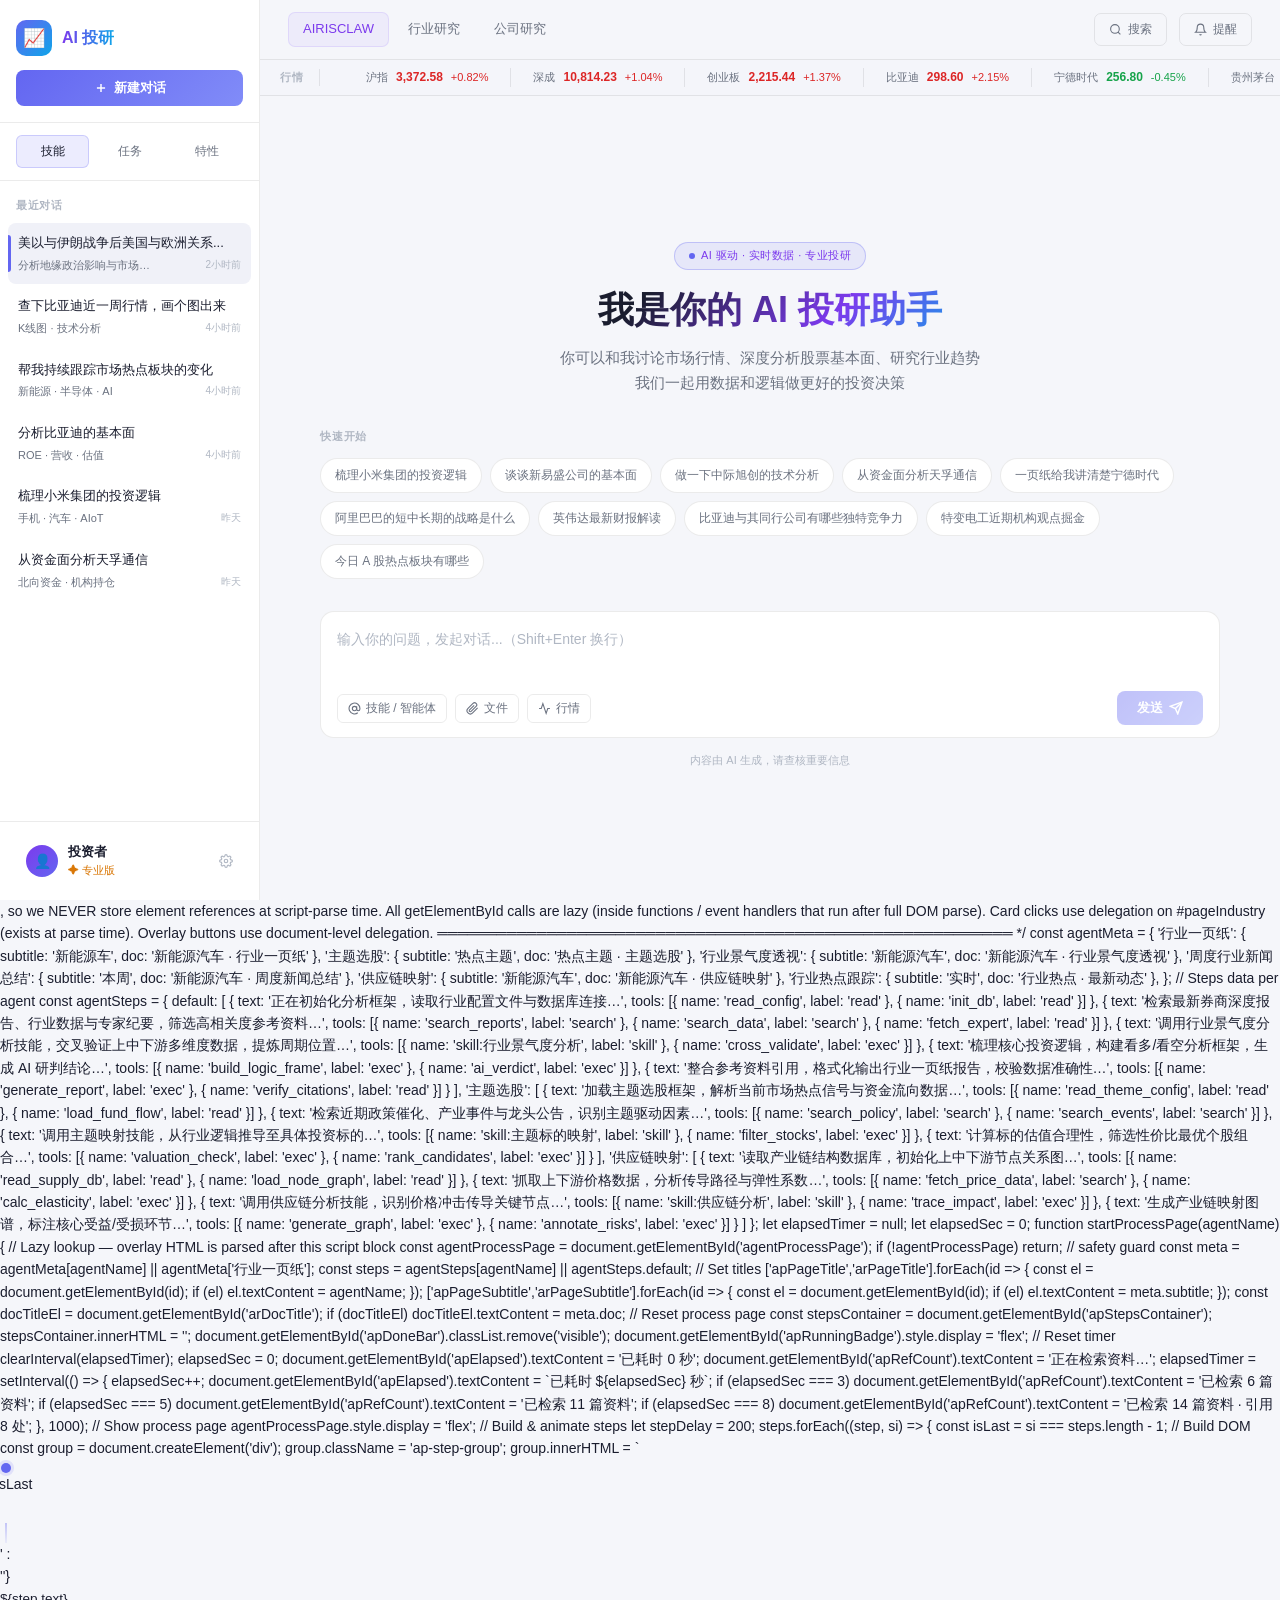
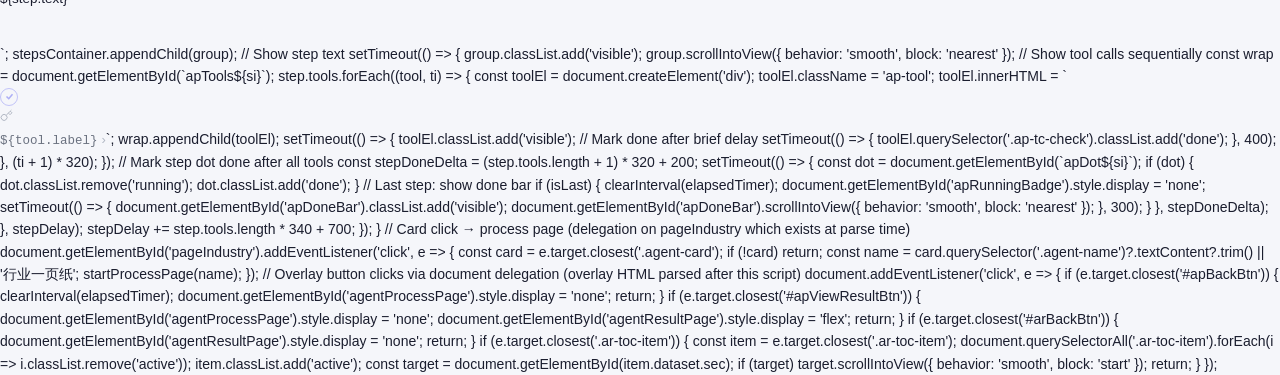
==== commit fa965478: "fix: replace DOMContentLoaded with event delegation to fix agent card clicks Previous fix (DOMConten" ====
--- a/index.html
+++ b/index.html
@@ -2975,11 +2975,12 @@
 
   /* ══════════════════════════════════════════════════════════
      Agent Process Page & Result Page
-     (deferred: overlay HTML is after </script>, so wait for DOMContentLoaded)
+     NOTE: overlay HTML lives *after* </script>, so we NEVER store element
+     references at script-parse time. All getElementById calls are lazy
+     (inside functions / event handlers that run after full DOM parse).
+     Card clicks use delegation on #pageIndustry (exists at parse time).
+     Overlay buttons use document-level delegation.
   ══════════════════════════════════════════════════════════ */
-  document.addEventListener('DOMContentLoaded', function() {
-  const agentResultPage  = document.getElementById('agentResultPage');
-  const agentProcessPage = document.getElementById('agentProcessPage');
 
   const agentMeta = {
     '行业一页纸':       { subtitle: '新能源车',   doc: '新能源汽车 · 行业一页纸' },
@@ -3056,13 +3057,18 @@
   let elapsedSec = 0;
 
   function startProcessPage(agentName) {
+    // Lazy lookup — overlay HTML is parsed after this script block
+    const agentProcessPage = document.getElementById('agentProcessPage');
+    if (!agentProcessPage) return; // safety guard
+
     const meta  = agentMeta[agentName] || agentMeta['行业一页纸'];
     const steps = agentSteps[agentName] || agentSteps.default;
 
     // Set titles
-    ['apPageTitle','arPageTitle'].forEach(id => document.getElementById(id).textContent = agentName);
-    ['apPageSubtitle','arPageSubtitle'].forEach(id => document.getElementById(id).textContent = meta.subtitle);
-    document.getElementById('arDocTitle').textContent = meta.doc;
+    ['apPageTitle','arPageTitle'].forEach(id => { const el = document.getElementById(id); if (el) el.textContent = agentName; });
+    ['apPageSubtitle','arPageSubtitle'].forEach(id => { const el = document.getElementById(id); if (el) el.textContent = meta.subtitle; });
+    const docTitleEl = document.getElementById('arDocTitle');
+    if (docTitleEl) docTitleEl.textContent = meta.doc;
 
     // Reset process page
     const stepsContainer = document.getElementById('apStepsContainer');
@@ -3157,40 +3163,39 @@
     });
   }
 
-  // Card click → process page
-  document.querySelectorAll('.agent-card').forEach(card => {
-    card.addEventListener('click', () => {
-      const name = card.querySelector('.agent-name')?.textContent?.trim() || '行业一页纸';
-      startProcessPage(name);
-    });
+  // Card click → process page (delegation on pageIndustry which exists at parse time)
+  document.getElementById('pageIndustry').addEventListener('click', e => {
+    const card = e.target.closest('.agent-card');
+    if (!card) return;
+    const name = card.querySelector('.agent-name')?.textContent?.trim() || '行业一页纸';
+    startProcessPage(name);
   });
 
-  // Process page back
-  document.getElementById('apBackBtn').addEventListener('click', () => {
-    clearInterval(elapsedTimer);
-    agentProcessPage.style.display = 'none';
-  });
-
-  // View result button
-  document.getElementById('apViewResultBtn').addEventListener('click', () => {
-    agentProcessPage.style.display = 'none';
-    agentResultPage.style.display = 'flex';
-  });
-
-  // Result page back
-  document.getElementById('arBackBtn').addEventListener('click', () => {
-    agentResultPage.style.display = 'none';
-  });
-
-  document.querySelectorAll('.ar-toc-item').forEach(item => {
-    item.addEventListener('click', () => {
+  // Overlay button clicks via document delegation (overlay HTML parsed after this script)
+  document.addEventListener('click', e => {
+    if (e.target.closest('#apBackBtn')) {
+      clearInterval(elapsedTimer);
+      document.getElementById('agentProcessPage').style.display = 'none';
+      return;
+    }
+    if (e.target.closest('#apViewResultBtn')) {
+      document.getElementById('agentProcessPage').style.display = 'none';
+      document.getElementById('agentResultPage').style.display = 'flex';
+      return;
+    }
+    if (e.target.closest('#arBackBtn')) {
+      document.getElementById('agentResultPage').style.display = 'none';
+      return;
+    }
+    if (e.target.closest('.ar-toc-item')) {
+      const item = e.target.closest('.ar-toc-item');
       document.querySelectorAll('.ar-toc-item').forEach(i => i.classList.remove('active'));
       item.classList.add('active');
       const target = document.getElementById(item.dataset.sec);
       if (target) target.scrollIntoView({ behavior: 'smooth', block: 'start' });
-    });
+      return;
+    }
   });
-  }); // end DOMContentLoaded
 </script>
 
 <!-- ══════════════════════════════════════════════════════════
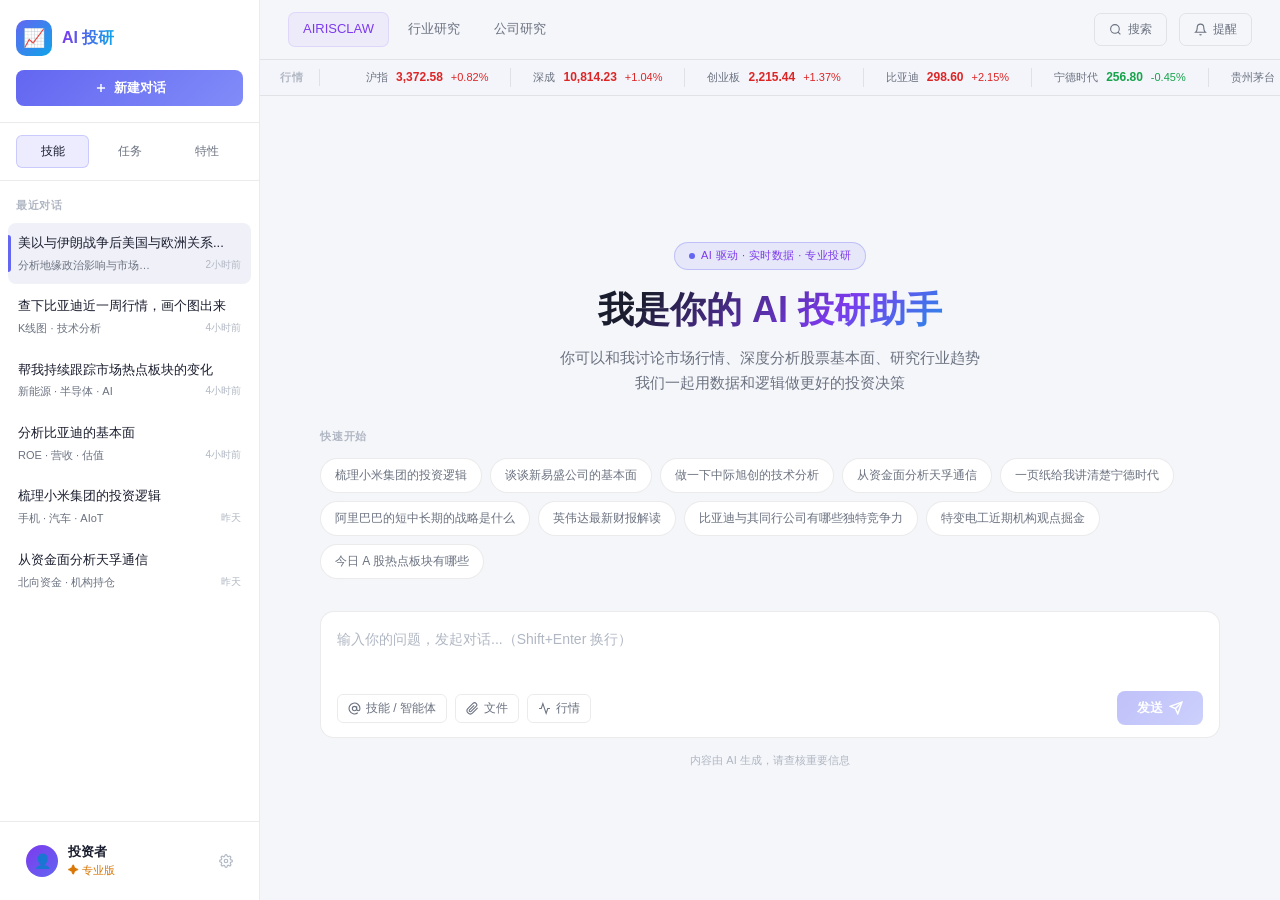
==== commit b9bfb4a4: "fix: move overlay JS to second <script> after overlay HTML Root cause of all previous failures: agen" ====
--- a/index.html
+++ b/index.html
@@ -2973,229 +2973,9 @@
     document.getElementById('panelAgent').classList.remove('active');
   });
 
-  /* ══════════════════════════════════════════════════════════
-     Agent Process Page & Result Page
-     NOTE: overlay HTML lives *after* </script>, so we NEVER store element
-     references at script-parse time. All getElementById calls are lazy
-     (inside functions / event handlers that run after full DOM parse).
-     Card clicks use delegation on #pageIndustry (exists at parse time).
-     Overlay buttons use document-level delegation.
-  ══════════════════════════════════════════════════════════ */
-
-  const agentMeta = {
-    '行业一页纸':       { subtitle: '新能源车',   doc: '新能源汽车 · 行业一页纸' },
-    '主题选股':         { subtitle: '热点主题',   doc: '热点主题 · 主题选股' },
-    '行业景气度透视':   { subtitle: '新能源汽车', doc: '新能源汽车 · 行业景气度透视' },
-    '周度行业新闻总结': { subtitle: '本周',       doc: '新能源汽车 · 周度新闻总结' },
-    '供应链映射':       { subtitle: '新能源汽车', doc: '新能源汽车 · 供应链映射' },
-    '行业热点跟踪':     { subtitle: '实时',       doc: '行业热点 · 最新动态' },
-  };
-
-  // Steps data per agent
-  const agentSteps = {
-    default: [
-      {
-        text: '正在初始化分析框架，读取行业配置文件与数据库连接…',
-        tools: [{ name: 'read_config', label: 'read' }, { name: 'init_db', label: 'read' }]
-      },
-      {
-        text: '检索最新券商深度报告、行业数据与专家纪要，筛选高相关度参考资料…',
-        tools: [{ name: 'search_reports', label: 'search' }, { name: 'search_data', label: 'search' }, { name: 'fetch_expert', label: 'read' }]
-      },
-      {
-        text: '调用行业景气度分析技能，交叉验证上中下游多维度数据，提炼周期位置…',
-        tools: [{ name: 'skill:行业景气度分析', label: 'skill' }, { name: 'cross_validate', label: 'exec' }]
-      },
-      {
-        text: '梳理核心投资逻辑，构建看多/看空分析框架，生成 AI 研判结论…',
-        tools: [{ name: 'build_logic_frame', label: 'exec' }, { name: 'ai_verdict', label: 'exec' }]
-      },
-      {
-        text: '整合参考资料引用，格式化输出行业一页纸报告，校验数据准确性…',
-        tools: [{ name: 'generate_report', label: 'exec' }, { name: 'verify_citations', label: 'read' }]
-      }
-    ],
-    '主题选股': [
-      {
-        text: '加载主题选股框架，解析当前市场热点信号与资金流向数据…',
-        tools: [{ name: 'read_theme_config', label: 'read' }, { name: 'load_fund_flow', label: 'read' }]
-      },
-      {
-        text: '检索近期政策催化、产业事件与龙头公告，识别主题驱动因素…',
-        tools: [{ name: 'search_policy', label: 'search' }, { name: 'search_events', label: 'search' }]
-      },
-      {
-        text: '调用主题映射技能，从行业逻辑推导至具体投资标的…',
-        tools: [{ name: 'skill:主题标的映射', label: 'skill' }, { name: 'filter_stocks', label: 'exec' }]
-      },
-      {
-        text: '计算标的估值合理性，筛选性价比最优个股组合…',
-        tools: [{ name: 'valuation_check', label: 'exec' }, { name: 'rank_candidates', label: 'exec' }]
-      }
-    ],
-    '供应链映射': [
-      {
-        text: '读取产业链结构数据库，初始化上中下游节点关系图…',
-        tools: [{ name: 'read_supply_db', label: 'read' }, { name: 'load_node_graph', label: 'read' }]
-      },
-      {
-        text: '抓取上下游价格数据，分析传导路径与弹性系数…',
-        tools: [{ name: 'fetch_price_data', label: 'search' }, { name: 'calc_elasticity', label: 'exec' }]
-      },
-      {
-        text: '调用供应链分析技能，识别价格冲击传导关键节点…',
-        tools: [{ name: 'skill:供应链分析', label: 'skill' }, { name: 'trace_impact', label: 'exec' }]
-      },
-      {
-        text: '生成产业链映射图谱，标注核心受益/受损环节…',
-        tools: [{ name: 'generate_graph', label: 'exec' }, { name: 'annotate_risks', label: 'exec' }]
-      }
-    ]
-  };
-
-  let elapsedTimer = null;
-  let elapsedSec = 0;
-
-  function startProcessPage(agentName) {
-    // Lazy lookup — overlay HTML is parsed after this script block
-    const agentProcessPage = document.getElementById('agentProcessPage');
-    if (!agentProcessPage) return; // safety guard
-
-    const meta  = agentMeta[agentName] || agentMeta['行业一页纸'];
-    const steps = agentSteps[agentName] || agentSteps.default;
-
-    // Set titles
-    ['apPageTitle','arPageTitle'].forEach(id => { const el = document.getElementById(id); if (el) el.textContent = agentName; });
-    ['apPageSubtitle','arPageSubtitle'].forEach(id => { const el = document.getElementById(id); if (el) el.textContent = meta.subtitle; });
-    const docTitleEl = document.getElementById('arDocTitle');
-    if (docTitleEl) docTitleEl.textContent = meta.doc;
-
-    // Reset process page
-    const stepsContainer = document.getElementById('apStepsContainer');
-    stepsContainer.innerHTML = '';
-    document.getElementById('apDoneBar').classList.remove('visible');
-    document.getElementById('apRunningBadge').style.display = 'flex';
-
-    // Reset timer
-    clearInterval(elapsedTimer);
-    elapsedSec = 0;
-    document.getElementById('apElapsed').textContent = '已耗时 0 秒';
-    document.getElementById('apRefCount').textContent = '正在检索资料…';
-    elapsedTimer = setInterval(() => {
-      elapsedSec++;
-      document.getElementById('apElapsed').textContent = `已耗时 ${elapsedSec} 秒`;
-      if (elapsedSec === 3) document.getElementById('apRefCount').textContent = '已检索 6 篇资料';
-      if (elapsedSec === 5) document.getElementById('apRefCount').textContent = '已检索 11 篇资料';
-      if (elapsedSec === 8) document.getElementById('apRefCount').textContent = '已检索 14 篇资料 · 引用 8 处';
-    }, 1000);
-
-    // Show process page
-    agentProcessPage.style.display = 'flex';
-
-    // Build & animate steps
-    let stepDelay = 200;
-    steps.forEach((step, si) => {
-      const isLast = si === steps.length - 1;
-
-      // Build DOM
-      const group = document.createElement('div');
-      group.className = 'ap-step-group';
-      group.innerHTML = `
-        <div class="ap-step-left">
-          <div class="ap-step-dot running" id="apDot${si}"></div>
-          ${!isLast ? '<div class="ap-step-line"></div>' : ''}
-        </div>
-        <div class="ap-step-right">
-          <div class="ap-step-text">${step.text}</div>
-          <div class="ap-tools-wrap" id="apTools${si}"></div>
-        </div>`;
-      stepsContainer.appendChild(group);
-
-      // Show step text
-      setTimeout(() => {
-        group.classList.add('visible');
-        group.scrollIntoView({ behavior: 'smooth', block: 'nearest' });
-
-        // Show tool calls sequentially
-        const wrap = document.getElementById(`apTools${si}`);
-        step.tools.forEach((tool, ti) => {
-          const toolEl = document.createElement('div');
-          toolEl.className = 'ap-tool';
-          toolEl.innerHTML = `
-            <div class="ap-tc-check" id="apTc${si}_${ti}">
-              <svg width="9" height="9" viewBox="0 0 12 12" fill="none" stroke="currentColor" stroke-width="2"><polyline points="2 6 5 9 10 3"/></svg>
-            </div>
-            <div class="ap-tc-icon">
-              <svg width="13" height="13" viewBox="0 0 24 24" fill="none" stroke="currentColor" stroke-width="1.8"><path d="M21 2l-2 2m-7.61 7.61a5.5 5.5 0 1 1-7.778 7.778 5.5 5.5 0 0 1 7.777-7.777zm0 0L15.5 7.5m0 0l3 3L22 7l-3-3m-3.5 3.5L19 4"/></svg>
-            </div>
-            <span class="ap-tc-name">${tool.label}</span>
-            <span class="ap-tc-arrow">›</span>`;
-          wrap.appendChild(toolEl);
-
-          setTimeout(() => {
-            toolEl.classList.add('visible');
-            // Mark done after brief delay
-            setTimeout(() => {
-              toolEl.querySelector('.ap-tc-check').classList.add('done');
-            }, 400);
-          }, (ti + 1) * 320);
-        });
-
-        // Mark step dot done after all tools
-        const stepDoneDelta = (step.tools.length + 1) * 320 + 200;
-        setTimeout(() => {
-          const dot = document.getElementById(`apDot${si}`);
-          if (dot) { dot.classList.remove('running'); dot.classList.add('done'); }
-          // Last step: show done bar
-          if (isLast) {
-            clearInterval(elapsedTimer);
-            document.getElementById('apRunningBadge').style.display = 'none';
-            setTimeout(() => {
-              document.getElementById('apDoneBar').classList.add('visible');
-              document.getElementById('apDoneBar').scrollIntoView({ behavior: 'smooth', block: 'nearest' });
-            }, 300);
-          }
-        }, stepDoneDelta);
-
-      }, stepDelay);
-
-      stepDelay += step.tools.length * 340 + 700;
-    });
-  }
-
-  // Card click → process page (delegation on pageIndustry which exists at parse time)
-  document.getElementById('pageIndustry').addEventListener('click', e => {
-    const card = e.target.closest('.agent-card');
-    if (!card) return;
-    const name = card.querySelector('.agent-name')?.textContent?.trim() || '行业一页纸';
-    startProcessPage(name);
-  });
-
-  // Overlay button clicks via document delegation (overlay HTML parsed after this script)
-  document.addEventListener('click', e => {
-    if (e.target.closest('#apBackBtn')) {
-      clearInterval(elapsedTimer);
-      document.getElementById('agentProcessPage').style.display = 'none';
-      return;
-    }
-    if (e.target.closest('#apViewResultBtn')) {
-      document.getElementById('agentProcessPage').style.display = 'none';
-      document.getElementById('agentResultPage').style.display = 'flex';
-      return;
-    }
-    if (e.target.closest('#arBackBtn')) {
-      document.getElementById('agentResultPage').style.display = 'none';
-      return;
-    }
-    if (e.target.closest('.ar-toc-item')) {
-      const item = e.target.closest('.ar-toc-item');
-      document.querySelectorAll('.ar-toc-item').forEach(i => i.classList.remove('active'));
-      item.classList.add('active');
-      const target = document.getElementById(item.dataset.sec);
-      if (target) target.scrollIntoView({ behavior: 'smooth', block: 'start' });
-      return;
-    }
-  });
+  /* Agent process/result page bindings are in a second <script>
+     block placed AFTER the overlay HTML (see bottom of file). */
+
 </script>
 
 <!-- ══════════════════════════════════════════════════════════
@@ -3589,5 +3369,200 @@
   </div>
 </div>
 
+<script>
+/* ══════════════════════════════════════════════════════════
+   Agent Process Page & Result Page
+   This script runs AFTER the overlay HTML, so all elements
+   exist and can be bound directly — no timing tricks needed.
+══════════════════════════════════════════════════════════ */
+const agentResultPage  = document.getElementById('agentResultPage');
+const agentProcessPage = document.getElementById('agentProcessPage');
+
+const agentMeta = {
+  '行业一页纸':       { subtitle: '新能源车',   doc: '新能源汽车 · 行业一页纸' },
+  '主题选股':         { subtitle: '热点主题',   doc: '热点主题 · 主题选股' },
+  '行业景气度透视':   { subtitle: '新能源汽车', doc: '新能源汽车 · 行业景气度透视' },
+  '周度行业新闻总结': { subtitle: '本周',       doc: '新能源汽车 · 周度新闻总结' },
+  '供应链映射':       { subtitle: '新能源汽车', doc: '新能源汽车 · 供应链映射' },
+  '行业热点跟踪':     { subtitle: '实时',       doc: '行业热点 · 最新动态' },
+};
+
+const agentSteps = {
+  default: [
+    { text: '正在初始化分析框架，读取行业配置文件与数据库连接…',
+      tools: [{ label: 'read' }, { label: 'read' }] },
+    { text: '检索最新券商深度报告、行业数据与专家纪要，筛选高相关度参考资料…',
+      tools: [{ label: 'search' }, { label: 'search' }, { label: 'read' }] },
+    { text: '调用行业景气度分析技能，交叉验证上中下游多维度数据，提炼周期位置…',
+      tools: [{ label: 'skill' }, { label: 'exec' }] },
+    { text: '梳理核心投资逻辑，构建看多/看空分析框架，生成 AI 研判结论…',
+      tools: [{ label: 'exec' }, { label: 'exec' }] },
+    { text: '整合参考资料引用，格式化输出报告，校验数据准确性…',
+      tools: [{ label: 'exec' }, { label: 'read' }] }
+  ],
+  '主题选股': [
+    { text: '加载主题选股框架，解析当前市场热点信号与资金流向数据…',
+      tools: [{ label: 'read' }, { label: 'read' }] },
+    { text: '检索近期政策催化、产业事件与龙头公告，识别主题驱动因素…',
+      tools: [{ label: 'search' }, { label: 'search' }] },
+    { text: '调用主题映射技能，从行业逻辑推导至具体投资标的…',
+      tools: [{ label: 'skill' }, { label: 'exec' }] },
+    { text: '计算标的估值合理性，筛选性价比最优个股组合…',
+      tools: [{ label: 'exec' }, { label: 'exec' }] }
+  ],
+  '供应链映射': [
+    { text: '读取产业链结构数据库，初始化上中下游节点关系图…',
+      tools: [{ label: 'read' }, { label: 'read' }] },
+    { text: '抓取上下游价格数据，分析传导路径与弹性系数…',
+      tools: [{ label: 'search' }, { label: 'exec' }] },
+    { text: '调用供应链分析技能，识别价格冲击传导关键节点…',
+      tools: [{ label: 'skill' }, { label: 'exec' }] },
+    { text: '生成产业链映射图谱，标注核心受益/受损环节…',
+      tools: [{ label: 'exec' }, { label: 'exec' }] }
+  ]
+};
+
+let elapsedTimer = null;
+let elapsedSec   = 0;
+
+function startProcessPage(agentName) {
+  const meta  = agentMeta[agentName] || agentMeta['行业一页纸'];
+  const steps = agentSteps[agentName] || agentSteps.default;
+
+  // Set titles
+  const apTitle = document.getElementById('apPageTitle');
+  const arTitle = document.getElementById('arPageTitle');
+  const apSub   = document.getElementById('apPageSubtitle');
+  const arSub   = document.getElementById('arPageSubtitle');
+  const docT    = document.getElementById('arDocTitle');
+  if (apTitle) apTitle.textContent = agentName;
+  if (arTitle) arTitle.textContent = agentName;
+  if (apSub)   apSub.textContent   = meta.subtitle;
+  if (arSub)   arSub.textContent   = meta.subtitle;
+  if (docT)    docT.textContent    = meta.doc;
+
+  // Reset
+  const stepsContainer = document.getElementById('apStepsContainer');
+  stepsContainer.innerHTML = '';
+  document.getElementById('apDoneBar').classList.remove('visible');
+  document.getElementById('apRunningBadge').style.display = 'flex';
+
+  // Timer
+  clearInterval(elapsedTimer);
+  elapsedSec = 0;
+  document.getElementById('apElapsed').textContent  = '已耗时 0 秒';
+  document.getElementById('apRefCount').textContent = '正在检索资料…';
+  elapsedTimer = setInterval(() => {
+    elapsedSec++;
+    document.getElementById('apElapsed').textContent = `已耗时 ${elapsedSec} 秒`;
+    if (elapsedSec === 3) document.getElementById('apRefCount').textContent = '已检索 6 篇资料';
+    if (elapsedSec === 5) document.getElementById('apRefCount').textContent = '已检索 11 篇资料';
+    if (elapsedSec === 8) document.getElementById('apRefCount').textContent = '已检索 14 篇资料 · 引用 8 处';
+  }, 1000);
+
+  // Show
+  agentProcessPage.style.display = 'flex';
+
+  // Animate steps
+  let stepDelay = 200;
+  steps.forEach((step, si) => {
+    const isLast = si === steps.length - 1;
+
+    const group = document.createElement('div');
+    group.className = 'ap-step-group';
+    group.innerHTML = `
+      <div class="ap-step-left">
+        <div class="ap-step-dot running" id="apDot${si}"></div>
+        ${!isLast ? '<div class="ap-step-line"></div>' : ''}
+      </div>
+      <div class="ap-step-right">
+        <div class="ap-step-text">${step.text}</div>
+        <div id="apTools${si}"></div>
+      </div>`;
+    stepsContainer.appendChild(group);
+
+    setTimeout(() => {
+      group.classList.add('visible');
+      group.scrollIntoView({ behavior: 'smooth', block: 'nearest' });
+
+      const wrap = document.getElementById(`apTools${si}`);
+      step.tools.forEach((tool, ti) => {
+        const toolEl = document.createElement('div');
+        toolEl.className = 'ap-tool';
+        toolEl.innerHTML = `
+          <div class="ap-tc-check">
+            <svg width="9" height="9" viewBox="0 0 12 12" fill="none" stroke="currentColor" stroke-width="2"><polyline points="2 6 5 9 10 3"/></svg>
+          </div>
+          <div class="ap-tc-icon">
+            <svg width="13" height="13" viewBox="0 0 24 24" fill="none" stroke="currentColor" stroke-width="1.8"><path d="M21 2l-2 2m-7.61 7.61a5.5 5.5 0 1 1-7.778 7.778 5.5 5.5 0 0 1 7.777-7.777zm0 0L15.5 7.5m0 0l3 3L22 7l-3-3m-3.5 3.5L19 4"/></svg>
+          </div>
+          <span class="ap-tc-name">${tool.label}</span>
+          <span class="ap-tc-arrow">›</span>`;
+        wrap.appendChild(toolEl);
+        setTimeout(() => {
+          toolEl.classList.add('visible');
+          setTimeout(() => toolEl.querySelector('.ap-tc-check').classList.add('done'), 400);
+        }, (ti + 1) * 320);
+      });
+
+      const doneDelta = (step.tools.length + 1) * 320 + 200;
+      setTimeout(() => {
+        const dot = document.getElementById(`apDot${si}`);
+        if (dot) { dot.classList.remove('running'); dot.classList.add('done'); }
+        if (isLast) {
+          clearInterval(elapsedTimer);
+          document.getElementById('apRunningBadge').style.display = 'none';
+          setTimeout(() => {
+            const bar = document.getElementById('apDoneBar');
+            bar.classList.add('visible');
+            bar.scrollIntoView({ behavior: 'smooth', block: 'nearest' });
+          }, 300);
+        }
+      }, doneDelta);
+    }, stepDelay);
+
+    stepDelay += step.tools.length * 340 + 700;
+  });
+}
+
+/* ── Bindings ─────────────────────────────────────────────── */
+// Agent cards (all exist — pageIndustry is above this script)
+document.querySelectorAll('.agent-card').forEach(card => {
+  card.addEventListener('click', e => {
+    // Ignore clicks on the action icon-buttons inside the card
+    if (e.target.closest('.agent-act-btn')) return;
+    const name = card.querySelector('.agent-name')?.textContent?.trim() || '行业一页纸';
+    startProcessPage(name);
+  });
+});
+
+// Process page back
+document.getElementById('apBackBtn').addEventListener('click', () => {
+  clearInterval(elapsedTimer);
+  agentProcessPage.style.display = 'none';
+});
+
+// View result
+document.getElementById('apViewResultBtn').addEventListener('click', () => {
+  agentProcessPage.style.display = 'none';
+  agentResultPage.style.display  = 'flex';
+});
+
+// Result page back
+document.getElementById('arBackBtn').addEventListener('click', () => {
+  agentResultPage.style.display = 'none';
+});
+
+// TOC items
+document.querySelectorAll('.ar-toc-item').forEach(item => {
+  item.addEventListener('click', () => {
+    document.querySelectorAll('.ar-toc-item').forEach(i => i.classList.remove('active'));
+    item.classList.add('active');
+    const target = document.getElementById(item.dataset.sec);
+    if (target) target.scrollIntoView({ behavior: 'smooth', block: 'start' });
+  });
+});
+</script>
+
 </body>
 </html>
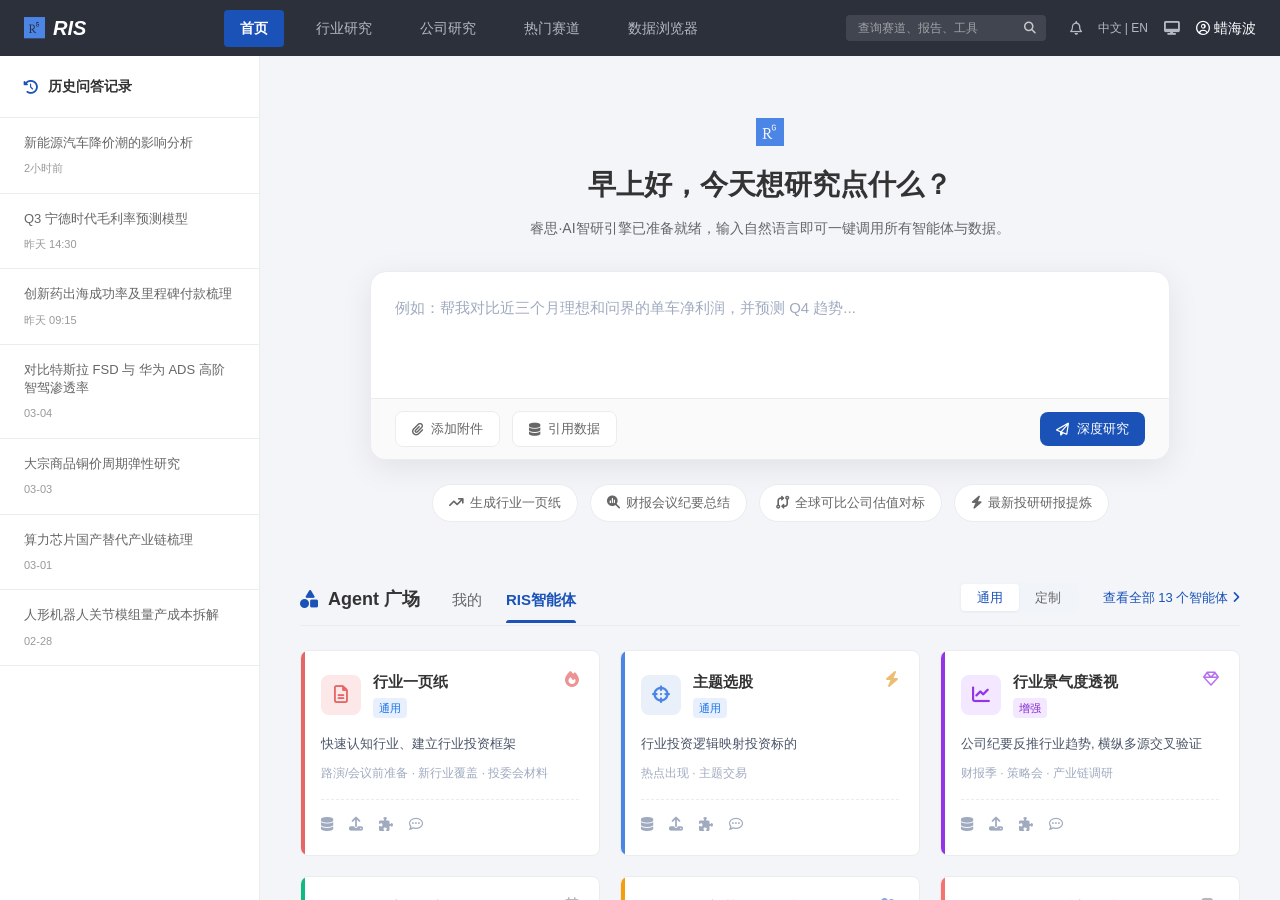
==== commit a67a42b8: "Add files via upload" ====
--- a/index.html
+++ b/index.html
@@ -1,3568 +1,301 @@
-<!DOCTYPE html>
-<html lang="zh-CN">
-<head>
-  <meta charset="UTF-8" />
-  <meta name="viewport" content="width=device-width, initial-scale=1.0" />
-  <title>AI投研平台</title>
-  <style>
-    /* ── Reset & Variables ─────────────────────────────────── */
-    *, *::before, *::after { box-sizing: border-box; margin: 0; padding: 0; }
-
-    :root {
-      --bg:          #f5f6fa;
-      --bg-card:     #ffffff;
-      --bg-hover:    #f0f1f8;
-      --border:      rgba(0,0,0,0.08);
-      --accent:      #6366f1;
-      --accent-2:    #0ea5e9;
-      --accent-3:    #7c3aed;
-      --text:        #1a1d2e;
-      --text-muted:  #6b7280;
-      --text-dim:    #b0b7c3;
-      --green:       #16a34a;
-      --red:         #dc2626;
-      --gold:        #d97706;
-      --sidebar-w:   260px;
-      --header-h:    60px;
-      --radius:      12px;
-      --transition:  0.2s ease;
-    }
-
-    html, body {
-      height: 100%;
-      font-family: -apple-system, BlinkMacSystemFont, "PingFang SC", "Hiragino Sans GB", "Microsoft YaHei", sans-serif;
-      background: var(--bg);
-      color: var(--text);
-      font-size: 14px;
-      line-height: 1.6;
-    }
-
-    /* ── Layout ────────────────────────────────────────────── */
-    .layout {
-      display: flex;
-      height: 100vh;
-      overflow: hidden;
-    }
-
-    /* ── Sidebar ───────────────────────────────────────────── */
-    .sidebar {
-      width: var(--sidebar-w);
-      background: var(--bg-card);
-      border-right: 1px solid var(--border);
-      display: flex;
-      flex-direction: column;
-      flex-shrink: 0;
-      overflow-y: auto;
-    }
-
-    .sidebar::-webkit-scrollbar { width: 4px; }
-    .sidebar::-webkit-scrollbar-thumb { background: var(--border); border-radius: 4px; }
-
-    .logo-area {
-      padding: 20px 16px 16px;
-      border-bottom: 1px solid var(--border);
-    }
-
-    .logo {
-      display: flex;
-      align-items: center;
-      gap: 10px;
-      margin-bottom: 14px;
-    }
-
-    .logo-icon {
-      width: 36px;
-      height: 36px;
-      background: linear-gradient(135deg, var(--accent), var(--accent-2));
-      border-radius: 10px;
-      display: flex;
-      align-items: center;
-      justify-content: center;
-      font-size: 18px;
-      flex-shrink: 0;
-    }
-
-    .logo-text {
-      font-size: 16px;
-      font-weight: 700;
-      background: linear-gradient(90deg, var(--accent-3), var(--accent-2));
-      -webkit-background-clip: text;
-      -webkit-text-fill-color: transparent;
-    }
-
-    .new-chat-btn {
-      display: flex;
-      align-items: center;
-      justify-content: center;
-      gap: 6px;
-      width: 100%;
-      padding: 9px 0;
-      background: linear-gradient(135deg, var(--accent), #818cf8);
-      color: #fff;
-      border: none;
-      border-radius: 8px;
-      font-size: 13px;
-      font-weight: 600;
-      cursor: pointer;
-      transition: opacity var(--transition);
-    }
-
-    .new-chat-btn:hover { opacity: 0.85; }
-
-    /* Nav tabs */
-    .nav-tabs {
-      display: flex;
-      gap: 4px;
-      padding: 12px 16px;
-      border-bottom: 1px solid var(--border);
-    }
-
-    .nav-tab {
-      flex: 1;
-      text-align: center;
-      padding: 6px 4px;
-      border-radius: 6px;
-      font-size: 12px;
-      color: var(--text-muted);
-      cursor: pointer;
-      transition: all var(--transition);
-      border: 1px solid transparent;
-    }
-
-    .nav-tab.active, .nav-tab:hover {
-      color: var(--text);
-      background: rgba(99,102,241,0.12);
-      border-color: rgba(99,102,241,0.25);
-    }
-
-    /* Section labels */
-    .sidebar-section-label {
-      font-size: 11px;
-      font-weight: 600;
-      letter-spacing: 0.06em;
-      text-transform: uppercase;
-      color: var(--text-dim);
-      padding: 16px 16px 8px;
-    }
-
-    /* Conversation list */
-    .conv-list {
-      flex: 1;
-      padding: 0 8px;
-    }
-
-    .conv-item {
-      padding: 10px 10px;
-      border-radius: 8px;
-      cursor: pointer;
-      transition: background var(--transition);
-      margin-bottom: 2px;
-      position: relative;
-    }
-
-    .conv-item:hover, .conv-item.active {
-      background: var(--bg-hover);
-    }
-
-    .conv-item.active::before {
-      content: '';
-      position: absolute;
-      left: 0;
-      top: 20%;
-      height: 60%;
-      width: 3px;
-      background: var(--accent);
-      border-radius: 0 3px 3px 0;
-    }
-
-    .conv-title {
-      font-size: 13px;
-      font-weight: 500;
-      color: var(--text);
-      white-space: nowrap;
-      overflow: hidden;
-      text-overflow: ellipsis;
-      margin-bottom: 3px;
-    }
-
-    .conv-meta {
-      display: flex;
-      justify-content: space-between;
-      align-items: flex-start;
-    }
-
-    .conv-preview {
-      font-size: 11px;
-      color: var(--text-muted);
-      overflow: hidden;
-      text-overflow: ellipsis;
-      white-space: nowrap;
-      max-width: 140px;
-    }
-
-    .conv-time {
-      font-size: 10px;
-      color: var(--text-dim);
-      flex-shrink: 0;
-    }
-
-    /* Sidebar bottom */
-    .sidebar-footer {
-      padding: 12px 16px;
-      border-top: 1px solid var(--border);
-    }
-
-    .user-profile {
-      display: flex;
-      align-items: center;
-      gap: 10px;
-      padding: 8px 10px;
-      border-radius: 8px;
-      cursor: pointer;
-      transition: background var(--transition);
-    }
-
-    .user-profile:hover { background: var(--bg-hover); }
-
-    .avatar {
-      width: 32px;
-      height: 32px;
-      border-radius: 50%;
-      background: linear-gradient(135deg, var(--accent-3), var(--accent));
-      display: flex;
-      align-items: center;
-      justify-content: center;
-      font-size: 14px;
-      flex-shrink: 0;
-    }
-
-    .user-info { flex: 1; min-width: 0; }
-    .user-name { font-size: 13px; font-weight: 600; }
-    .user-plan { font-size: 11px; color: var(--gold); }
-
-    /* ── Main Content ──────────────────────────────────────── */
-    .main {
-      flex: 1;
-      display: flex;
-      flex-direction: column;
-      overflow: hidden;
-      background: var(--bg);
-    }
-
-    /* Top Header */
-    .top-header {
-      height: var(--header-h);
-      border-bottom: 1px solid var(--border);
-      display: flex;
-      align-items: center;
-      justify-content: space-between;
-      padding: 0 28px;
-      flex-shrink: 0;
-    }
-
-    .page-nav {
-      display: flex;
-      gap: 4px;
-    }
-
-    .page-nav-item {
-      padding: 6px 14px;
-      border-radius: 7px;
-      font-size: 13px;
-      color: var(--text-muted);
-      cursor: pointer;
-      transition: all var(--transition);
-      border: 1px solid transparent;
-    }
-
-    .page-nav-item.active {
-      color: var(--accent-3);
-      background: rgba(167,139,250,0.1);
-      border-color: rgba(167,139,250,0.2);
-    }
-
-    .page-nav-item:hover:not(.active) {
-      color: var(--text);
-      background: var(--bg-hover);
-    }
-
-    .header-actions {
-      display: flex;
-      align-items: center;
-      gap: 12px;
-    }
-
-    .header-btn {
-      display: flex;
-      align-items: center;
-      gap: 6px;
-      padding: 7px 14px;
-      border-radius: 7px;
-      font-size: 12px;
-      border: 1px solid var(--border);
-      background: transparent;
-      color: var(--text-muted);
-      cursor: pointer;
-      transition: all var(--transition);
-    }
-
-    .header-btn:hover {
-      color: var(--text);
-      border-color: var(--accent);
-      background: rgba(99,102,241,0.08);
-    }
-
-    /* Market ticker */
-    .market-ticker {
-      height: 36px;
-      background: rgba(245,246,250,0.95);
-      border-bottom: 1px solid var(--border);
-      display: flex;
-      align-items: center;
-      overflow: hidden;
-      flex-shrink: 0;
-    }
-
-    .ticker-label {
-      padding: 0 16px 0 20px;
-      font-size: 11px;
-      font-weight: 600;
-      color: var(--text-dim);
-      letter-spacing: 0.05em;
-      white-space: nowrap;
-      border-right: 1px solid var(--border);
-    }
-
-    .ticker-track {
-      display: flex;
-      align-items: center;
-      gap: 0;
-      animation: ticker-scroll 30s linear infinite;
-      padding-left: 24px;
-    }
-
-    @keyframes ticker-scroll {
-      0%   { transform: translateX(0); }
-      100% { transform: translateX(-50%); }
-    }
-
-    .ticker-item {
-      display: flex;
-      align-items: center;
-      gap: 8px;
-      padding: 0 22px;
-      border-right: 1px solid var(--border);
-      white-space: nowrap;
-    }
-
-    .ticker-name { font-size: 11px; color: var(--text-muted); }
-    .ticker-price { font-size: 12px; font-weight: 700; }
-    .ticker-change { font-size: 11px; }
-    .up { color: var(--red); }
-    .down { color: var(--green); }
-
-    /* ── Content area ──────────────────────────────────────── */
-    .content {
-      flex: 1;
-      overflow-y: auto;
-      padding: 40px 48px 24px;
-      display: flex;
-      flex-direction: column;
-      align-items: center;
-      justify-content: center;
-    }
-
-    .content::-webkit-scrollbar { width: 6px; }
-    .content::-webkit-scrollbar-thumb { background: var(--border); border-radius: 6px; }
-
-    /* Hero */
-    .hero {
-      text-align: center;
-      margin-bottom: 32px;
-      max-width: 680px;
-    }
-
-    .hero-badge {
-      display: inline-flex;
-      align-items: center;
-      gap: 6px;
-      padding: 4px 14px;
-      border-radius: 100px;
-      border: 1px solid rgba(99,102,241,0.3);
-      background: rgba(99,102,241,0.1);
-      font-size: 11px;
-      color: var(--accent-3);
-      margin-bottom: 18px;
-      letter-spacing: 0.04em;
-    }
-
-    .badge-dot {
-      width: 6px;
-      height: 6px;
-      border-radius: 50%;
-      background: var(--accent);
-      animation: pulse 2s ease-in-out infinite;
-    }
-
-    @keyframes pulse {
-      0%, 100% { opacity: 1; transform: scale(1); }
-      50% { opacity: 0.5; transform: scale(0.8); }
-    }
-
-    .hero-title {
-      font-size: 36px;
-      font-weight: 800;
-      line-height: 1.2;
-      margin-bottom: 14px;
-      background: linear-gradient(135deg, #1a1d2e 20%, var(--accent-3) 65%, var(--accent-2) 100%);
-      -webkit-background-clip: text;
-      -webkit-text-fill-color: transparent;
-    }
-
-    .hero-sub {
-      font-size: 15px;
-      color: var(--text-muted);
-      line-height: 1.7;
-    }
-
-    /* ── Quick Prompts ─────────────────────────────────────── */
-    .quick-prompts {
-      width: 100%;
-      max-width: 900px;
-      margin-bottom: 32px;
-    }
-
-    .qp-label {
-      font-size: 11px;
-      font-weight: 600;
-      letter-spacing: 0.07em;
-      text-transform: uppercase;
-      color: var(--text-dim);
-      margin-bottom: 12px;
-    }
-
-    .qp-list {
-      display: flex;
-      flex-wrap: wrap;
-      gap: 8px;
-    }
-
-    .qp-chip {
-      padding: 7px 14px;
-      border-radius: 100px;
-      border: 1px solid var(--border);
-      background: var(--bg-card);
-      font-size: 12px;
-      color: var(--text-muted);
-      cursor: pointer;
-      transition: all var(--transition);
-      white-space: nowrap;
-    }
-
-    .qp-chip:hover {
-      color: var(--text);
-      border-color: var(--accent);
-      background: rgba(99,102,241,0.08);
-    }
-
-    /* ── Chat Input ────────────────────────────────────────── */
-    .chat-input-area {
-      width: 100%;
-      max-width: 900px;
-      flex-shrink: 0;
-    }
-
-    .chat-box {
-      background: var(--bg-card);
-      border: 1px solid var(--border);
-      border-radius: 14px;
-      padding: 16px 16px 12px;
-      transition: border-color var(--transition);
-    }
-
-    .chat-box:focus-within {
-      border-color: rgba(99,102,241,0.5);
-      box-shadow: 0 0 0 3px rgba(99,102,241,0.08);
-    }
-
-    .chat-textarea {
-      width: 100%;
-      background: transparent;
-      border: none;
-      outline: none;
-      resize: none;
-      color: var(--text);
-      font-size: 14px;
-      line-height: 1.6;
-      font-family: inherit;
-      min-height: 24px;
-      max-height: 160px;
-      overflow-y: auto;
-    }
-
-    .chat-textarea::placeholder { color: var(--text-dim); }
-
-    .chat-actions {
-      display: flex;
-      align-items: center;
-      justify-content: space-between;
-      margin-top: 12px;
-    }
-
-    .chat-left-btns {
-      display: flex;
-      gap: 8px;
-    }
-
-    .chat-tool-btn {
-      display: flex;
-      align-items: center;
-      gap: 5px;
-      padding: 5px 10px;
-      border-radius: 6px;
-      background: transparent;
-      border: 1px solid var(--border);
-      color: var(--text-muted);
-      font-size: 12px;
-      cursor: pointer;
-      transition: all var(--transition);
-    }
-
-    .chat-tool-btn:hover {
-      color: var(--text);
-      border-color: rgba(99,102,241,0.4);
-      background: rgba(99,102,241,0.06);
-    }
-
-    .send-btn {
-      display: flex;
-      align-items: center;
-      gap: 6px;
-      padding: 8px 20px;
-      border-radius: 8px;
-      background: linear-gradient(135deg, var(--accent), #818cf8);
-      border: none;
-      color: #fff;
-      font-size: 13px;
-      font-weight: 600;
-      cursor: pointer;
-      transition: opacity var(--transition);
-    }
-
-    .send-btn:hover { opacity: 0.85; }
-    .send-btn:disabled { opacity: 0.4; cursor: not-allowed; }
-
-    /* Footer note */
-    .footer-note {
-      margin-top: 14px;
-      text-align: center;
-      font-size: 11px;
-      color: var(--text-dim);
-    }
-
-    /* ── Skill / Agent Picker ──────────────────────────────── */
-
-    /* Trigger button active state */
-    .chat-tool-btn.active {
-      color: var(--accent-3);
-      border-color: rgba(167,139,250,0.4);
-      background: rgba(167,139,250,0.1);
-    }
-
-    /* Selected tags row inside chat box */
-    .selected-tags {
-      display: flex;
-      flex-wrap: wrap;
-      gap: 6px;
-      margin-bottom: 10px;
-    }
-
-    .selected-tags:empty { display: none; }
-
-    .sel-tag {
-      display: inline-flex;
-      align-items: center;
-      gap: 5px;
-      padding: 3px 10px 3px 8px;
-      border-radius: 100px;
-      font-size: 12px;
-      font-weight: 500;
-      border: 1px solid;
-      cursor: default;
-    }
-
-    .sel-tag.tag-skill {
-      background: rgba(99,102,241,0.14);
-      border-color: rgba(99,102,241,0.35);
-      color: #a5b4fc;
-    }
-
-    .sel-tag.tag-agent {
-      background: rgba(34,211,238,0.12);
-      border-color: rgba(34,211,238,0.32);
-      color: #67e8f9;
-    }
-
-    .sel-tag-icon { font-size: 13px; }
-
-    .sel-tag-remove {
-      display: flex;
-      align-items: center;
-      justify-content: center;
-      width: 14px;
-      height: 14px;
-      border-radius: 50%;
-      cursor: pointer;
-      opacity: 0.6;
-      transition: opacity var(--transition);
-      font-style: normal;
-    }
-
-    .sel-tag-remove:hover { opacity: 1; }
-
-    /* Picker popover */
-    .picker-popover {
-      position: absolute;
-      bottom: calc(100% + 10px);
-      left: 0;
-      right: 0;
-      background: var(--bg-card);
-      border: 1px solid var(--border);
-      border-radius: 14px;
-      box-shadow: 0 -4px 40px rgba(0,0,0,0.12);
-      z-index: 100;
-      display: none;
-      flex-direction: column;
-      overflow: hidden;
-      max-height: 380px;
-    }
-
-    .picker-popover.open { display: flex; }
-
-    /* Picker header: tabs + search */
-    .picker-header {
-      display: flex;
-      align-items: center;
-      gap: 0;
-      padding: 12px 14px 0;
-      border-bottom: 1px solid var(--border);
-    }
-
-    .picker-tabs {
-      display: flex;
-      gap: 2px;
-      flex: 1;
-    }
-
-    .picker-tab {
-      padding: 6px 14px;
-      border-radius: 7px 7px 0 0;
-      font-size: 12px;
-      font-weight: 600;
-      color: var(--text-muted);
-      cursor: pointer;
-      border: 1px solid transparent;
-      border-bottom: none;
-      transition: all var(--transition);
-      margin-bottom: -1px;
-      position: relative;
-    }
-
-    .picker-tab.active {
-      color: var(--accent-3);
-      background: var(--bg-card);
-      border-color: var(--border);
-      border-bottom-color: var(--bg-card);
-      z-index: 1;
-    }
-
-    .picker-tab:not(.active):hover {
-      color: var(--text);
-      background: var(--bg-hover);
-    }
-
-    .picker-search-wrap {
-      position: relative;
-      padding: 10px 14px;
-      border-bottom: 1px solid var(--border);
-    }
-
-    .picker-search {
-      width: 100%;
-      background: rgba(0,0,0,0.04);
-      border: 1px solid var(--border);
-      border-radius: 7px;
-      padding: 7px 12px 7px 32px;
-      color: var(--text);
-      font-size: 13px;
-      font-family: inherit;
-      outline: none;
-      transition: border-color var(--transition);
-    }
-
-    .picker-search::placeholder { color: var(--text-dim); }
-    .picker-search:focus { border-color: rgba(99,102,241,0.4); }
-
-    .picker-search-icon {
-      position: absolute;
-      left: 24px;
-      top: 50%;
-      transform: translateY(-50%);
-      color: var(--text-dim);
-      pointer-events: none;
-    }
-
-    /* Picker body */
-    .picker-body {
-      flex: 1;
-      overflow-y: auto;
-      padding: 6px 8px;
-    }
-
-    .picker-body::-webkit-scrollbar { width: 4px; }
-    .picker-body::-webkit-scrollbar-thumb { background: var(--border); border-radius: 4px; }
-
-    .picker-panel { display: none; }
-    .picker-panel.active { display: block; }
-
-    .picker-section-label {
-      font-size: 10px;
-      font-weight: 700;
-      letter-spacing: 0.07em;
-      text-transform: uppercase;
-      color: var(--text-dim);
-      padding: 8px 8px 4px;
-    }
-
-    .picker-item {
-      display: flex;
-      align-items: center;
-      gap: 10px;
-      padding: 9px 10px;
-      border-radius: 8px;
-      cursor: pointer;
-      transition: background var(--transition);
-    }
-
-    .picker-item:hover { background: var(--bg-hover); }
-
-    .picker-item.selected {
-      background: rgba(99,102,241,0.12);
-    }
-
-    .picker-item-icon {
-      width: 34px;
-      height: 34px;
-      border-radius: 9px;
-      display: flex;
-      align-items: center;
-      justify-content: center;
-      font-size: 17px;
-      flex-shrink: 0;
-    }
-
-    .pi-violet  { background: rgba(99,102,241,0.18); }
-    .pi-cyan    { background: rgba(34,211,238,0.14); }
-    .pi-purple  { background: rgba(167,139,250,0.16); }
-    .pi-amber   { background: rgba(240,165,0,0.14); }
-    .pi-rose    { background: rgba(248,81,73,0.14); }
-    .pi-emerald { background: rgba(63,185,80,0.14); }
-    .pi-sky     { background: rgba(56,189,248,0.14); }
-
-    .picker-item-info { flex: 1; min-width: 0; }
-
-    .picker-item-name {
-      font-size: 13px;
-      font-weight: 600;
-      color: var(--text);
-      margin-bottom: 1px;
-    }
-
-    .picker-item-desc {
-      font-size: 11px;
-      color: var(--text-muted);
-      white-space: nowrap;
-      overflow: hidden;
-      text-overflow: ellipsis;
-    }
-
-    .picker-item-check {
-      width: 18px;
-      height: 18px;
-      border-radius: 50%;
-      border: 1.5px solid var(--border);
-      display: flex;
-      align-items: center;
-      justify-content: center;
-      flex-shrink: 0;
-      transition: all var(--transition);
-      font-size: 11px;
-    }
-
-    .picker-item.selected .picker-item-check {
-      background: var(--accent);
-      border-color: var(--accent);
-      color: #fff;
-    }
-
-    /* Picker footer */
-    .picker-footer {
-      padding: 10px 14px;
-      border-top: 1px solid var(--border);
-      display: flex;
-      align-items: center;
-      justify-content: space-between;
-    }
-
-    .picker-hint {
-      font-size: 11px;
-      color: var(--text-dim);
-    }
-
-    .create-skill-btn {
-      display: flex;
-      align-items: center;
-      gap: 5px;
-      padding: 6px 14px;
-      border-radius: 7px;
-      background: linear-gradient(135deg, rgba(99,102,241,0.2), rgba(167,139,250,0.2));
-      border: 1px solid rgba(99,102,241,0.35);
-      color: var(--accent-3);
-      font-size: 12px;
-      font-weight: 600;
-      cursor: pointer;
-      transition: all var(--transition);
-    }
-
-    .create-skill-btn:hover {
-      background: linear-gradient(135deg, rgba(99,102,241,0.3), rgba(167,139,250,0.3));
-      border-color: var(--accent-3);
-    }
-
-    /* ── Create Skill Modal ─────────────────────────────────── */
-    .modal-overlay {
-      position: fixed;
-      inset: 0;
-      background: rgba(0,0,0,0.3);
-      backdrop-filter: blur(4px);
-      z-index: 200;
-      display: none;
-      align-items: center;
-      justify-content: center;
-    }
-
-    .modal-overlay.open { display: flex; }
-
-    .modal {
-      background: var(--bg-card);
-      border: 1px solid var(--border);
-      border-radius: 18px;
-      width: 520px;
-      max-width: 95vw;
-      max-height: 90vh;
-      overflow-y: auto;
-      box-shadow: 0 24px 60px rgba(0,0,0,0.12);
-      animation: modal-in 0.2s ease;
-    }
-
-    @keyframes modal-in {
-      from { opacity: 0; transform: scale(0.95) translateY(8px); }
-      to   { opacity: 1; transform: scale(1) translateY(0); }
-    }
-
-    .modal-header {
-      display: flex;
-      align-items: center;
-      justify-content: space-between;
-      padding: 22px 24px 18px;
-      border-bottom: 1px solid var(--border);
-    }
-
-    .modal-title {
-      font-size: 16px;
-      font-weight: 700;
-      color: var(--text);
-    }
-
-    .modal-close {
-      width: 30px;
-      height: 30px;
-      border-radius: 8px;
-      border: 1px solid var(--border);
-      background: transparent;
-      color: var(--text-muted);
-      font-size: 16px;
-      cursor: pointer;
-      display: flex;
-      align-items: center;
-      justify-content: center;
-      transition: all var(--transition);
-    }
-
-    .modal-close:hover {
-      color: var(--text);
-      border-color: rgba(255,255,255,0.2);
-      background: var(--bg-hover);
-    }
-
-    .modal-body { padding: 20px 24px; }
-
-    /* Form fields */
-    .form-row {
-      margin-bottom: 18px;
-    }
-
-    .form-label {
-      display: block;
-      font-size: 12px;
-      font-weight: 600;
-      color: var(--text-muted);
-      margin-bottom: 7px;
-      letter-spacing: 0.03em;
-    }
-
-    .form-label span {
-      color: var(--red);
-      margin-left: 2px;
-    }
-
-    .form-input, .form-textarea {
-      width: 100%;
-      background: rgba(0,0,0,0.04);
-      border: 1px solid var(--border);
-      border-radius: 9px;
-      padding: 10px 13px;
-      color: var(--text);
-      font-size: 13px;
-      font-family: inherit;
-      outline: none;
-      transition: border-color var(--transition);
-    }
-
-    .form-input::placeholder, .form-textarea::placeholder { color: var(--text-dim); }
-
-    .form-input:focus, .form-textarea:focus {
-      border-color: rgba(99,102,241,0.5);
-      background: rgba(99,102,241,0.04);
-    }
-
-    .form-textarea {
-      resize: vertical;
-      min-height: 80px;
-      line-height: 1.6;
-    }
-
-    /* Icon picker grid */
-    .icon-grid {
-      display: flex;
-      flex-wrap: wrap;
-      gap: 6px;
-    }
-
-    .icon-opt {
-      width: 40px;
-      height: 40px;
-      border-radius: 9px;
-      border: 1.5px solid var(--border);
-      background: rgba(0,0,0,0.04);
-      display: flex;
-      align-items: center;
-      justify-content: center;
-      font-size: 20px;
-      cursor: pointer;
-      transition: all var(--transition);
-    }
-
-    .icon-opt:hover {
-      border-color: rgba(99,102,241,0.4);
-      background: rgba(99,102,241,0.1);
-    }
-
-    .icon-opt.selected {
-      border-color: var(--accent);
-      background: rgba(99,102,241,0.18);
-      box-shadow: 0 0 0 2px rgba(99,102,241,0.25);
-    }
-
-    /* Category chips */
-    .cat-chips {
-      display: flex;
-      flex-wrap: wrap;
-      gap: 6px;
-    }
-
-    .cat-chip {
-      padding: 5px 12px;
-      border-radius: 100px;
-      border: 1px solid var(--border);
-      background: rgba(0,0,0,0.04);
-      font-size: 12px;
-      color: var(--text-muted);
-      cursor: pointer;
-      transition: all var(--transition);
-    }
-
-    .cat-chip.selected {
-      color: var(--accent-3);
-      border-color: rgba(167,139,250,0.4);
-      background: rgba(167,139,250,0.12);
-    }
-
-    .cat-chip:hover:not(.selected) {
-      color: var(--text);
-      border-color: rgba(255,255,255,0.15);
-    }
-
-    /* Model select */
-    .form-select {
-      width: 100%;
-      background: rgba(0,0,0,0.04);
-      border: 1px solid var(--border);
-      border-radius: 9px;
-      padding: 10px 13px;
-      color: var(--text);
-      font-size: 13px;
-      font-family: inherit;
-      outline: none;
-      appearance: none;
-      cursor: pointer;
-      background-image: url("data:image/svg+xml,%3Csvg xmlns='http://www.w3.org/2000/svg' width='12' height='12' viewBox='0 0 24 24' fill='none' stroke='%237d8590' stroke-width='2'%3E%3Cpolyline points='6 9 12 15 18 9'/%3E%3C/svg%3E");
-      background-repeat: no-repeat;
-      background-position: right 12px center;
-      transition: border-color var(--transition);
-    }
-
-    .form-select:focus {
-      border-color: rgba(99,102,241,0.5);
-    }
-
-    .form-select option { background: var(--bg-card); color: var(--text); }
-
-    /* Divider */
-    .form-divider {
-      height: 1px;
-      background: var(--border);
-      margin: 20px 0;
-    }
-
-    /* Modal footer */
-    .modal-footer {
-      padding: 16px 24px 22px;
-      display: flex;
-      justify-content: flex-end;
-      gap: 10px;
-    }
-
-    .btn-cancel {
-      padding: 9px 20px;
-      border-radius: 9px;
-      border: 1px solid var(--border);
-      background: transparent;
-      color: var(--text-muted);
-      font-size: 13px;
-      cursor: pointer;
-      transition: all var(--transition);
-    }
-
-    .btn-cancel:hover {
-      color: var(--text);
-      border-color: rgba(255,255,255,0.15);
-      background: var(--bg-hover);
-    }
-
-    .btn-primary {
-      padding: 9px 22px;
-      border-radius: 9px;
-      background: linear-gradient(135deg, var(--accent), #818cf8);
-      border: none;
-      color: #fff;
-      font-size: 13px;
-      font-weight: 600;
-      cursor: pointer;
-      transition: opacity var(--transition);
-    }
-
-    .btn-primary:hover { opacity: 0.85; }
-
-    /* ── SVG Icons (inline) ────────────────────────────────── */
-    .icon { display: inline-flex; vertical-align: middle; }
-
-    /* ═══════════════════════════════════════════════════════════
-       行业研究页面
-    ═══════════════════════════════════════════════════════════ */
-    .page-industry {
-      flex: 1;
-      overflow-y: auto;
-      padding: 28px 36px 40px;
-      display: flex;
-      flex-direction: column;
-      gap: 28px;
-      background: var(--bg);
-    }
-    .page-industry::-webkit-scrollbar { width: 6px; }
-    .page-industry::-webkit-scrollbar-thumb { background: var(--border); border-radius: 6px; }
-
-    .ir-section-label {
-      font-size: 13px;
-      font-weight: 700;
-      color: var(--text);
-      margin-bottom: 14px;
-      display: flex;
-      align-items: center;
-      gap: 8px;
-    }
-    .ir-section-label::before {
-      content: '';
-      display: block;
-      width: 3px;
-      height: 16px;
-      border-radius: 2px;
-      background: linear-gradient(180deg, var(--accent), var(--accent-2));
-    }
-
-    /* ── 智研引擎 wrapper ── */
-    .engine-wrapper {
-      background: var(--bg-card);
-      border: 1px solid var(--border);
-      border-radius: var(--radius);
-      overflow: hidden;
-    }
-    .engine-header {
-      display: flex;
-      align-items: center;
-      gap: 10px;
-      padding: 12px 18px;
-      border-bottom: 1px solid var(--border);
-      background: #fff;
-      flex-wrap: wrap;
-    }
-    .engine-logo {
-      width: 32px;
-      height: 32px;
-      background: linear-gradient(135deg, #6366f1, #0ea5e9);
-      border-radius: 9px;
-      display: flex;
-      align-items: center;
-      justify-content: center;
-      font-size: 16px;
-      flex-shrink: 0;
-      color: #fff;
-      font-weight: 700;
-    }
-    .engine-title {
-      font-size: 14px;
-      font-weight: 700;
-      color: var(--text);
-      white-space: nowrap;
-    }
-    .engine-count-badge {
-      font-size: 11px;
-      padding: 2px 8px;
-      background: rgba(99,102,241,0.1);
-      color: var(--accent);
-      border-radius: 100px;
-      border: 1px solid rgba(99,102,241,0.2);
-      white-space: nowrap;
-    }
-    .engine-tabs {
-      display: flex;
-      align-items: center;
-      gap: 2px;
-      margin-left: auto;
-    }
-    .engine-tab {
-      padding: 4px 10px;
-      border-radius: 6px;
-      font-size: 12px;
-      color: var(--text-muted);
-      cursor: pointer;
-      transition: all var(--transition);
-      border: 1px solid transparent;
-      white-space: nowrap;
-    }
-    .engine-tab.active {
-      background: rgba(99,102,241,0.12);
-      color: var(--accent);
-      border-color: rgba(99,102,241,0.2);
-    }
-    .engine-tab:hover:not(.active) { background: var(--bg-hover); color: var(--text); }
-    .engine-tab.star-tab { color: var(--gold); }
-    .engine-collapse-btn {
-      width: 28px; height: 28px;
-      border-radius: 6px;
-      border: 1px solid var(--border);
-      background: transparent;
-      color: var(--text-dim);
-      cursor: pointer;
-      display: flex; align-items: center; justify-content: center;
-      transition: all var(--transition);
-      flex-shrink: 0;
-    }
-    .engine-collapse-btn:hover { background: var(--bg-hover); color: var(--text-muted); }
-
-    /* ── Agent grid ── */
-    .agent-grid {
-      display: grid;
-      grid-template-columns: repeat(3, 1fr);
-      gap: 1px;
-      background: var(--border);
-    }
-    .agent-card {
-      background: var(--bg-card);
-      padding: 18px 16px 14px;
-      cursor: pointer;
-      transition: background var(--transition);
-      position: relative;
-      border-left: 3px solid transparent;
-    }
-    .agent-card:hover { background: var(--bg-hover); }
-    .agent-card.border-orange { border-left-color: #f97316; }
-    .agent-card.border-teal   { border-left-color: #06b6d4; }
-    .agent-card.border-purple { border-left-color: #8b5cf6; }
-    .agent-card.border-green  { border-left-color: #22c55e; }
-    .agent-card.border-rose   { border-left-color: #f43f5e; }
-    .agent-card.border-blue   { border-left-color: #3b82f6; }
-
-    .agent-card-top {
-      display: flex;
-      align-items: flex-start;
-      justify-content: space-between;
-      margin-bottom: 10px;
-    }
-    .agent-card-title-row { display: flex; align-items: center; gap: 8px; }
-
-    .agent-icon {
-      width: 36px; height: 36px;
-      border-radius: 10px;
-      display: flex; align-items: center; justify-content: center;
-      font-size: 17px;
-      flex-shrink: 0;
-    }
-    .ai-orange  { background: linear-gradient(135deg, #f97316, #ef4444); }
-    .ai-teal    { background: linear-gradient(135deg, #06b6d4, #3b82f6); }
-    .ai-purple  { background: linear-gradient(135deg, #8b5cf6, #6366f1); }
-    .ai-green   { background: linear-gradient(135deg, #22c55e, #16a34a); }
-    .ai-rose    { background: linear-gradient(135deg, #f97316, #ec4899); }
-    .ai-blue    { background: linear-gradient(135deg, #3b82f6, #6366f1); }
-
-    .agent-name { font-size: 14px; font-weight: 600; color: var(--text); }
-    .agent-tag {
-      font-size: 10px; padding: 2px 7px;
-      border-radius: 4px; white-space: nowrap;
-    }
-    .tag-common   { background: rgba(6,182,212,0.12); color: #0891b2; border: 1px solid rgba(6,182,212,0.25); }
-    .tag-enhanced { background: rgba(139,92,246,0.12); color: #7c3aed; border: 1px solid rgba(139,92,246,0.25); }
-    .tag-new      { background: rgba(34,197,94,0.12); color: #16a34a; border: 1px solid rgba(34,197,94,0.25); }
-
-    .agent-corner-icon { font-size: 16px; opacity: 0.45; line-height: 1; flex-shrink: 0; }
-    .agent-desc1 { font-size: 12px; color: var(--text-muted); margin-bottom: 4px; line-height: 1.5; }
-    .agent-desc2 { font-size: 11px; color: var(--text-dim); margin-bottom: 12px; line-height: 1.4; }
-    .agent-actions {
-      display: flex; gap: 4px;
-      padding-top: 10px;
-      border-top: 1px solid var(--border);
-    }
-    .agent-act-btn {
-      display: flex; align-items: center; justify-content: center;
-      width: 28px; height: 28px;
-      border-radius: 6px;
-      border: 1px solid var(--border);
-      background: transparent;
-      color: var(--text-dim);
-      cursor: pointer;
-      transition: all var(--transition);
-    }
-    .agent-act-btn:hover { background: var(--bg-hover); color: var(--text-muted); border-color: rgba(99,102,241,0.3); }
-
-    /* ── 特色分析 ── */
-    .fa-section {
-      background: var(--bg-card);
-      border: 1px solid var(--border);
-      border-radius: var(--radius);
-      overflow: hidden;
-    }
-    .fa-tabs {
-      display: flex;
-      border-bottom: 1px solid var(--border);
-      padding: 0 20px;
-    }
-    .fa-tab {
-      padding: 14px 20px;
-      font-size: 13px;
-      color: var(--text-muted);
-      cursor: pointer;
-      border-bottom: 2px solid transparent;
-      transition: all var(--transition);
-      white-space: nowrap;
-    }
-    .fa-tab.active { color: var(--accent); border-bottom-color: var(--accent); font-weight: 600; }
-    .fa-tab:hover:not(.active) { color: var(--text); }
-
-    .fa-panel { display: none; padding: 24px; flex-direction: column; gap: 18px; }
-    .fa-panel.active { display: flex; }
-
-    .fa-industry-bar { display: flex; align-items: center; gap: 8px; flex-wrap: wrap; }
-    .fa-industry-label { font-size: 12px; color: var(--text-muted); white-space: nowrap; }
-    .fa-industry-chip {
-      padding: 4px 12px; border-radius: 100px;
-      font-size: 12px; border: 1px solid var(--border);
-      color: var(--text-muted); cursor: pointer;
-      transition: all var(--transition);
-    }
-    .fa-industry-chip.active { background: var(--accent); color: #fff; border-color: var(--accent); }
-    .fa-industry-chip:hover:not(.active) { border-color: var(--accent); color: var(--accent); }
-
-    .fa-conclusion {
-      background: linear-gradient(135deg, rgba(99,102,241,0.05), rgba(14,165,233,0.05));
-      border: 1px solid rgba(99,102,241,0.15);
-      border-radius: 10px;
-      padding: 16px 20px;
-    }
-    .fa-conclusion-title {
-      font-size: 11px; font-weight: 700; color: var(--accent);
-      letter-spacing: 0.05em; margin-bottom: 12px;
-      display: flex; align-items: center; gap: 6px;
-    }
-    .fa-conclusion-items { display: flex; flex-direction: column; gap: 9px; }
-    .fa-conclusion-item { display: flex; gap: 10px; font-size: 13px; color: var(--text); line-height: 1.5; }
-    .fa-ci-dot { width: 6px; height: 6px; border-radius: 50%; background: var(--accent); margin-top: 7px; flex-shrink: 0; }
-
-    .fa-charts { display: grid; grid-template-columns: 1fr 1fr; gap: 16px; }
-    .chart-card {
-      background: var(--bg);
-      border: 1px solid var(--border);
-      border-radius: 10px;
-      padding: 16px;
-    }
-    .chart-card-title { font-size: 12px; font-weight: 600; color: var(--text-muted); margin-bottom: 14px; }
-    .chart-svg { width: 100%; display: block; }
-
-    .hbar-row { display: flex; align-items: center; gap: 10px; margin-bottom: 9px; }
-    .hbar-label { font-size: 11px; color: var(--text-muted); width: 72px; flex-shrink: 0; text-align: right; }
-    .hbar-track { flex: 1; background: var(--bg-hover); border-radius: 4px; height: 8px; overflow: hidden; }
-    .hbar-fill { height: 100%; border-radius: 4px; }
-    .hbar-value { font-size: 11px; font-weight: 600; color: var(--text); width: 40px; flex-shrink: 0; }
-
-    /* ═══════════════════════════════════════════════════════════
-       Agent Result Page (full-screen overlay)
-    ═══════════════════════════════════════════════════════════ */
-    .agent-result-page {
-      position: fixed;
-      inset: 0;
-      z-index: 2000;
-      display: flex;
-      background: #fff;
-    }
-
-    /* ── AR Left Sidebar ── */
-    .ar-sidebar {
-      width: 218px;
-      border-right: 1px solid var(--border);
-      display: flex;
-      flex-direction: column;
-      background: #fff;
-      flex-shrink: 0;
-      overflow-y: auto;
-      padding: 14px 0 20px;
-    }
-    .ar-sidebar::-webkit-scrollbar { width: 4px; }
-    .ar-sidebar::-webkit-scrollbar-thumb { background: var(--border); border-radius: 4px; }
-
-    .ar-new-btn {
-      margin: 0 12px 14px;
-      display: flex; align-items: center; justify-content: center; gap: 6px;
-      padding: 9px 0;
-      border: 1.5px dashed rgba(99,102,241,0.4);
-      border-radius: 8px;
-      background: rgba(99,102,241,0.04);
-      color: var(--accent);
-      font-size: 12px; font-weight: 600;
-      cursor: pointer;
-      transition: all var(--transition);
-    }
-    .ar-new-btn:hover { background: rgba(99,102,241,0.1); border-color: var(--accent); }
-
-    .ar-search-bar {
-      margin: 0 12px 14px;
-      padding: 6px 10px;
-      border-radius: 7px;
-      border: 1px solid var(--border);
-      font-size: 12px; color: var(--text-dim);
-      background: var(--bg);
-      display: flex; align-items: center; gap: 6px;
-      cursor: text;
-    }
-
-    .ar-group-label {
-      font-size: 11px; font-weight: 700;
-      color: var(--text-dim); letter-spacing: 0.05em;
-      padding: 0 16px; margin-bottom: 6px;
-    }
-
-    .ar-toc-item {
-      display: flex; align-items: center; gap: 9px;
-      padding: 7px 16px;
-      font-size: 12px; color: var(--text-muted);
-      cursor: pointer; transition: all var(--transition);
-    }
-    .ar-toc-item:hover { background: var(--bg-hover); color: var(--text); }
-    .ar-toc-item.active { color: var(--accent); background: rgba(99,102,241,0.07); font-weight: 600; }
-    .ar-toc-num {
-      font-size: 10px; font-weight: 700;
-      width: 20px; height: 18px; border-radius: 4px;
-      background: var(--bg-hover);
-      display: flex; align-items: center; justify-content: center;
-      flex-shrink: 0; color: var(--text-dim);
-    }
-    .ar-toc-item.active .ar-toc-num { background: rgba(99,102,241,0.15); color: var(--accent); }
-
-    .ar-divider { height: 1px; background: var(--border); margin: 10px 0 12px; }
-
-    .ar-hist-item {
-      padding: 9px 16px; cursor: pointer;
-      transition: background var(--transition);
-    }
-    .ar-hist-item:hover { background: var(--bg-hover); }
-    .ar-hist-item.active { background: rgba(99,102,241,0.07); }
-    .ar-hist-title {
-      font-size: 12px; font-weight: 600; color: var(--text);
-      margin-bottom: 3px; display: flex; align-items: center; gap: 6px;
-    }
-    .ar-hist-ic {
-      width: 16px; height: 16px; border-radius: 4px;
-      display: flex; align-items: center; justify-content: center;
-      font-size: 9px; flex-shrink: 0;
-    }
-    .ar-hist-meta { font-size: 11px; color: var(--text-dim); }
-
-    /* ── AR Main ── */
-    .ar-main {
-      flex: 1; min-width: 0;
-      display: flex; flex-direction: column; overflow: hidden;
-    }
-
-    .ar-topbar {
-      height: 52px; flex-shrink: 0;
-      border-bottom: 1px solid var(--border);
-      display: flex; align-items: center; padding: 0 20px; gap: 14px;
-    }
-    .ar-back-btn {
-      display: flex; align-items: center; gap: 5px;
-      font-size: 12px; color: var(--text-muted); cursor: pointer;
-      padding: 5px 11px; border-radius: 7px;
-      border: 1px solid var(--border); background: transparent;
-      transition: all var(--transition); white-space: nowrap;
-    }
-    .ar-back-btn:hover { background: var(--bg-hover); color: var(--text); }
-
-    .ar-topbar-center {
-      flex: 1; display: flex; align-items: center;
-      justify-content: center; gap: 8px;
-      font-size: 14px; font-weight: 700; color: var(--text);
-    }
-    .ar-topbar-dots { display: flex; gap: 5px; }
-    .ar-topbar-dot { width: 8px; height: 8px; border-radius: 50%; }
-    .ar-dot-done  { background: var(--accent); }
-    .ar-dot-doing { background: var(--accent-2); }
-    .ar-dot-todo  { background: var(--border); }
-
-    .ar-topbar-actions { display: flex; align-items: center; gap: 8px; }
-    .ar-tbtn {
-      display: flex; align-items: center; gap: 5px;
-      font-size: 12px; color: var(--text-muted); cursor: pointer;
-      padding: 5px 11px; border-radius: 7px;
-      border: 1px solid var(--border); background: transparent;
-      transition: all var(--transition); white-space: nowrap;
-    }
-    .ar-tbtn:hover { background: var(--bg-hover); color: var(--text); }
-    .ar-avatar {
-      width: 30px; height: 30px; border-radius: 50%;
-      background: linear-gradient(135deg, var(--accent), var(--accent-2));
-      display: flex; align-items: center; justify-content: center;
-      font-size: 11px; color: #fff; cursor: pointer; font-weight: 700; flex-shrink: 0;
-    }
-
-    .ar-statusbar {
-      height: 38px; flex-shrink: 0;
-      border-bottom: 1px solid var(--border);
-      background: rgba(34,197,94,0.04);
-      display: flex; align-items: center; padding: 0 20px; gap: 6px;
-    }
-    .ar-sdot { width: 7px; height: 7px; border-radius: 50%; background: #22c55e; flex-shrink: 0; }
-    .ar-stext { font-size: 12px; color: var(--text-muted); white-space: nowrap; }
-    .ar-stext strong { color: #16a34a; }
-    .ar-ssep { color: var(--border); margin: 0 1px; }
-    .ar-sright { margin-left: auto; display: flex; align-items: center; gap: 10px; }
-    .ar-sbadge {
-      font-size: 11px; font-weight: 600; color: var(--accent);
-      background: rgba(99,102,241,0.1); border-radius: 4px; padding: 2px 7px;
-    }
-    .ar-schip {
-      display: flex; align-items: center; gap: 4px;
-      font-size: 11px; color: var(--text-muted);
-      padding: 3px 8px; border-radius: 5px;
-      border: 1px solid var(--border); cursor: pointer;
-      transition: all var(--transition);
-    }
-    .ar-schip:hover { border-color: var(--accent); color: var(--accent); }
-
-    /* Scrollable wrapper */
-    .ar-scroll {
-      flex: 1; overflow-y: auto;
-      display: flex; flex-direction: column;
-    }
-    .ar-scroll::-webkit-scrollbar { width: 6px; }
-    .ar-scroll::-webkit-scrollbar-thumb { background: var(--border); border-radius: 6px; }
-
-    .ar-body {
-      padding: 30px 52px 20px;
-      max-width: 820px; width: 100%; align-self: center;
-    }
-
-    .ar-doc-title { font-size: 22px; font-weight: 800; color: var(--text); margin-bottom: 10px; }
-    .ar-doc-meta {
-      display: flex; align-items: center; gap: 14px;
-      font-size: 12px; color: var(--text-dim); margin-bottom: 30px;
-    }
-    .ar-doc-meta-item { display: flex; align-items: center; gap: 4px; }
-
-    /* Section */
-    .ar-section { margin-bottom: 34px; }
-    .ar-sec-header {
-      display: flex; align-items: center; gap: 10px;
-      padding-bottom: 10px;
-      border-bottom: 1.5px solid rgba(99,102,241,0.13);
-      margin-bottom: 14px;
-    }
-    .ar-sec-num {
-      width: 26px; height: 26px; border-radius: 7px;
-      background: linear-gradient(135deg, var(--accent), var(--accent-2));
-      color: #fff; font-size: 11px; font-weight: 800;
-      display: flex; align-items: center; justify-content: center; flex-shrink: 0;
-    }
-    .ar-sec-title { font-size: 15px; font-weight: 700; color: var(--text); }
-
-    .ar-section p { font-size: 14px; line-height: 1.85; color: var(--text); margin-bottom: 12px; }
-    .ar-section p:last-child { margin-bottom: 0; }
-    .ar-cite {
-      font-size: 10px; font-weight: 700; color: var(--accent);
-      vertical-align: super; cursor: pointer;
-      background: rgba(99,102,241,0.1); border-radius: 3px;
-      padding: 0 3px; margin-left: 1px;
-      transition: background var(--transition);
-    }
-    .ar-cite:hover { background: rgba(99,102,241,0.25); }
-
-    .ar-def-box {
-      background: rgba(99,102,241,0.04);
-      border-left: 3px solid var(--accent);
-      border-radius: 0 8px 8px 0;
-      padding: 14px 18px;
-      font-size: 14px; line-height: 1.85; color: var(--text);
-    }
-
-    .ar-logic-row { display: grid; grid-template-columns: 1fr 1fr; gap: 12px; margin-bottom: 12px; }
-    .ar-logic-card { border-radius: 10px; padding: 16px; border: 1px solid transparent; }
-    .ar-logic-bull { background: rgba(239,68,68,0.04); border-color: rgba(239,68,68,0.15); }
-    .ar-logic-bear { background: rgba(34,197,94,0.04); border-color: rgba(34,197,94,0.15); }
-    .ar-logic-head { font-size: 12px; font-weight: 700; display: flex; align-items: center; gap: 6px; margin-bottom: 12px; }
-    .ar-logic-bull .ar-logic-head { color: #dc2626; }
-    .ar-logic-bear .ar-logic-head { color: #16a34a; }
-    .ar-logic-item { display: flex; gap: 8px; font-size: 12.5px; line-height: 1.65; color: var(--text); margin-bottom: 10px; }
-    .ar-logic-item:last-child { margin-bottom: 0; }
-    .ar-lbullet { width: 5px; height: 5px; border-radius: 50%; margin-top: 7px; flex-shrink: 0; }
-    .ar-logic-bull .ar-lbullet { background: #ef4444; }
-    .ar-logic-bear .ar-lbullet { background: #22c55e; }
-
-    .ar-verdict {
-      background: rgba(217,119,6,0.05);
-      border: 1px solid rgba(217,119,6,0.22);
-      border-radius: 10px; padding: 16px 18px;
-    }
-    .ar-verdict-head { display: flex; align-items: center; gap: 8px; font-size: 12px; font-weight: 700; color: #b45309; margin-bottom: 10px; }
-    .ar-verdict-badge {
-      font-size: 10px; padding: 2px 7px;
-      background: rgba(217,119,6,0.14); color: #92400e;
-      border-radius: 4px; border: 1px solid rgba(217,119,6,0.22);
-    }
-    .ar-verdict-text { font-size: 13.5px; line-height: 1.85; color: var(--text); }
-
-    /* Bottom input */
-    .ar-input-area {
-      border-top: 1px solid var(--border);
-      padding: 12px 20px 8px;
-      background: #fff; flex-shrink: 0;
-    }
-    .ar-input-box {
-      border: 1px solid var(--border); border-radius: 12px;
-      padding: 10px 14px 8px;
-      transition: border-color var(--transition); background: var(--bg);
-    }
-    .ar-input-box:focus-within { border-color: rgba(99,102,241,0.45); box-shadow: 0 0 0 3px rgba(99,102,241,0.07); }
-    .ar-input-ph { font-size: 13px; color: var(--text-dim); padding-bottom: 8px; }
-    .ar-input-toolbar { display: flex; align-items: center; gap: 5px; }
-    .ar-xtool {
-      display: flex; align-items: center; gap: 4px;
-      padding: 4px 8px; border-radius: 6px;
-      border: 1px solid var(--border); background: transparent;
-      font-size: 11.5px; color: var(--text-muted); cursor: pointer;
-      transition: all var(--transition); white-space: nowrap;
-    }
-    .ar-xtool:hover { background: var(--bg-hover); border-color: rgba(99,102,241,0.3); color: var(--text); }
-    .ar-xtool.on { background: rgba(99,102,241,0.1); border-color: rgba(99,102,241,0.3); color: var(--accent); font-weight: 600; }
-    .ar-xsend {
-      margin-left: auto; width: 32px; height: 32px; border-radius: 8px;
-      background: linear-gradient(135deg, var(--accent), #818cf8);
-      border: none; color: #fff;
-      display: flex; align-items: center; justify-content: center;
-      cursor: pointer; transition: opacity var(--transition); flex-shrink: 0;
-    }
-    .ar-xsend:hover { opacity: 0.85; }
-    .ar-footer-note { text-align: center; font-size: 11px; color: var(--text-dim); margin-top: 6px; }
-
-    /* ── Right References Panel ── */
-    .ar-refs {
-      width: 284px; border-left: 1px solid var(--border);
-      flex-shrink: 0; overflow-y: auto; background: #fff;
-    }
-    .ar-refs::-webkit-scrollbar { width: 4px; }
-    .ar-refs::-webkit-scrollbar-thumb { background: var(--border); border-radius: 4px; }
-    .ar-refs-head {
-      padding: 14px 16px 12px; border-bottom: 1px solid var(--border);
-      font-size: 13px; font-weight: 700; color: var(--text);
-      display: flex; align-items: center; gap: 7px; position: sticky; top: 0; background: #fff;
-    }
-    .ar-refs-cnt { font-size: 11px; color: var(--text-muted); font-weight: 400; }
-    .ar-ref-item { padding: 14px 16px; border-bottom: 1px solid var(--border); cursor: pointer; transition: background var(--transition); }
-    .ar-ref-item:hover { background: var(--bg-hover); }
-    .ar-ref-numrow { display: flex; align-items: center; gap: 6px; margin-bottom: 6px; }
-    .ar-ref-num { font-size: 11px; font-weight: 700; color: var(--text-dim); }
-    .ar-ref-type {
-      font-size: 10px; padding: 2px 6px; border-radius: 4px; font-weight: 600;
-    }
-    .rtype-deep   { background: rgba(239,68,68,0.1);  color: #dc2626; }
-    .rtype-expert { background: rgba(99,102,241,0.1); color: var(--accent); }
-    .rtype-news   { background: rgba(34,197,94,0.1);  color: #16a34a; }
-    .rtype-data   { background: rgba(217,119,6,0.1);  color: #b45309; }
-    .ar-ref-title { font-size: 12.5px; font-weight: 600; color: var(--text); line-height: 1.4; margin-bottom: 3px; }
-    .ar-ref-src   { font-size: 11px; color: var(--text-dim); margin-bottom: 7px; }
-    .ar-ref-prev  { font-size: 11.5px; color: var(--text-muted); line-height: 1.6; }
-    .ar-ref-acts  { display: flex; gap: 10px; margin-top: 8px; }
-    .ar-ref-act {
-      font-size: 11px; color: var(--text-dim); cursor: pointer;
-      display: flex; align-items: center; gap: 3px;
-      transition: color var(--transition);
-    }
-    .ar-ref-act:hover { color: var(--accent); }
-
-    /* ═══════════════════════════════════════════════════════════
-       Agent Process Page (thinking steps overlay)
-    ═══════════════════════════════════════════════════════════ */
-    .agent-process-page {
-      position: fixed; inset: 0; z-index: 1998;
-      background: #fff; display: flex; flex-direction: column;
-    }
-    .ap-topbar {
-      height: 52px; flex-shrink: 0;
-      border-bottom: 1px solid var(--border);
-      display: flex; align-items: center; padding: 0 24px; gap: 14px;
-    }
-    .ap-title {
-      flex: 1; display: flex; align-items: center; justify-content: center; gap: 8px;
-      font-size: 14px; font-weight: 700; color: var(--text);
-    }
-    .ap-running-badge {
-      display: flex; align-items: center; gap: 6px;
-      font-size: 11px; color: var(--accent);
-      background: rgba(99,102,241,0.09); padding: 3px 10px;
-      border-radius: 100px; border: 1px solid rgba(99,102,241,0.2);
-    }
-    .ap-running-dot {
-      width: 6px; height: 6px; border-radius: 50%; background: var(--accent);
-      animation: pulse 1.2s ease-in-out infinite;
-    }
-    .ap-statusbar {
-      height: 38px; flex-shrink: 0;
-      border-bottom: 1px solid var(--border);
-      background: rgba(99,102,241,0.03);
-      display: flex; align-items: center; padding: 0 24px; gap: 6px;
-      font-size: 12px; color: var(--text-muted);
-    }
-    .ap-scroll {
-      flex: 1; overflow-y: auto; display: flex; justify-content: center;
-    }
-    .ap-scroll::-webkit-scrollbar { width: 6px; }
-    .ap-scroll::-webkit-scrollbar-thumb { background: var(--border); border-radius: 6px; }
-    .ap-body { width: 100%; max-width: 720px; padding: 32px 48px 60px; }
-    .ap-steps-hdr {
-      display: flex; align-items: center; gap: 8px;
-      font-size: 14px; font-weight: 700; color: var(--text);
-      margin-bottom: 26px; cursor: pointer; user-select: none;
-    }
-
-    /* Step group */
-    .ap-step-group {
-      display: flex; gap: 0; position: relative;
-      opacity: 0; transform: translateY(10px);
-      transition: opacity 0.45s ease, transform 0.45s ease;
-    }
-    .ap-step-group.visible { opacity: 1; transform: translateY(0); }
-
-    .ap-step-left {
-      display: flex; flex-direction: column; align-items: center;
-      padding-top: 3px; margin-right: 16px; flex-shrink: 0; width: 12px;
-    }
-    .ap-step-dot {
-      width: 10px; height: 10px; border-radius: 50%; background: var(--accent);
-      flex-shrink: 0; box-shadow: 0 0 0 3px rgba(99,102,241,0.14);
-      transition: background 0.3s, box-shadow 0.3s;
-    }
-    .ap-step-dot.running { animation: pulse 1.2s ease-in-out infinite; }
-    .ap-step-dot.done {
-      background: #22c55e; box-shadow: 0 0 0 3px rgba(34,197,94,0.15);
-      animation: none;
-    }
-    .ap-step-line {
-      width: 1.5px; flex: 1; min-height: 20px; margin-top: 5px;
-      background: linear-gradient(180deg, rgba(99,102,241,0.35), rgba(99,102,241,0.08));
-    }
-
-    .ap-step-right { flex: 1; padding-bottom: 22px; }
-    .ap-step-text {
-      font-size: 13.5px; color: var(--text); line-height: 1.75; margin-bottom: 10px;
-    }
-
-    /* Tool call row */
-    .ap-tool {
-      display: flex; align-items: center; gap: 10px;
-      padding: 8px 14px;
-      background: rgba(99,102,241,0.04);
-      border: 1px solid rgba(99,102,241,0.12);
-      border-radius: 8px; margin-bottom: 6px;
-      cursor: pointer; transition: background 0.2s, border-color 0.2s;
-      opacity: 0; transform: translateX(-6px);
-      transition: opacity 0.3s ease, transform 0.3s ease, background 0.2s, border-color 0.2s;
-    }
-    .ap-tool.visible { opacity: 1; transform: translateX(0); }
-    .ap-tool:hover { background: rgba(99,102,241,0.09); border-color: rgba(99,102,241,0.28); }
-
-    .ap-tc-check {
-      width: 18px; height: 18px; border-radius: 50%;
-      border: 1.5px solid rgba(99,102,241,0.35);
-      display: flex; align-items: center; justify-content: center;
-      flex-shrink: 0; color: rgba(99,102,241,0.5); font-size: 10px;
-      transition: all 0.3s;
-    }
-    .ap-tc-check.done {
-      background: rgba(34,197,94,0.1); border-color: #22c55e; color: #16a34a;
-    }
-    .ap-tc-icon { color: var(--text-dim); flex-shrink: 0; }
-    .ap-tc-name { font-size: 12.5px; color: var(--text-muted); flex: 1; font-family: 'SF Mono', 'Fira Code', monospace; }
-    .ap-tc-arrow { color: var(--text-dim); margin-left: auto; font-size: 13px; }
-
-    /* Done bar */
-    .ap-done-bar {
-      display: flex; align-items: center; gap: 14px; margin-top: 16px;
-      padding: 14px 18px; border-radius: 12px;
-      background: linear-gradient(135deg, rgba(34,197,94,0.06), rgba(99,102,241,0.06));
-      border: 1px solid rgba(34,197,94,0.2);
-      opacity: 0; transition: opacity 0.5s ease;
-    }
-    .ap-done-bar.visible { opacity: 1; }
-    .ap-done-icon { font-size: 18px; }
-    .ap-done-text { font-size: 13px; color: #16a34a; font-weight: 600; flex: 1; }
-    .ap-done-sub { font-size: 12px; color: var(--text-muted); }
-    .ap-view-btn {
-      display: flex; align-items: center; gap: 6px;
-      padding: 8px 18px; border-radius: 9px;
-      background: linear-gradient(135deg, var(--accent), #818cf8);
-      border: none; color: #fff; font-size: 13px; font-weight: 600;
-      cursor: pointer; transition: opacity var(--transition); white-space: nowrap;
-    }
-    .ap-view-btn:hover { opacity: 0.88; }
-  </style>
-</head>
-<body>
-<div class="layout">
-
-  <!-- ── Sidebar ────────────────────────────────────────── -->
-  <aside class="sidebar">
-    <div class="logo-area">
-      <div class="logo">
-        <div class="logo-icon">📈</div>
-        <span class="logo-text">AI 投研</span>
-      </div>
-      <button class="new-chat-btn">
-        <svg width="14" height="14" viewBox="0 0 24 24" fill="none" stroke="currentColor" stroke-width="2.5"><line x1="12" y1="5" x2="12" y2="19"/><line x1="5" y1="12" x2="19" y2="12"/></svg>
-        新建对话
-      </button>
-    </div>
-
-    <div class="nav-tabs">
-      <div class="nav-tab active">技能</div>
-      <div class="nav-tab">任务</div>
-      <div class="nav-tab">特性</div>
-    </div>
-
-    <div class="sidebar-section-label">最近对话</div>
-
-    <div class="conv-list">
-      <div class="conv-item active">
-        <div class="conv-title">美以与伊朗战争后美国与欧洲关系...</div>
-        <div class="conv-meta">
-          <span class="conv-preview">分析地缘政治影响与市场走势</span>
-          <span class="conv-time">2小时前</span>
-        </div>
-      </div>
-      <div class="conv-item">
-        <div class="conv-title">查下比亚迪近一周行情，画个图出来</div>
-        <div class="conv-meta">
-          <span class="conv-preview">K线图 · 技术分析</span>
-          <span class="conv-time">4小时前</span>
-        </div>
-      </div>
-      <div class="conv-item">
-        <div class="conv-title">帮我持续跟踪市场热点板块的变化</div>
-        <div class="conv-meta">
-          <span class="conv-preview">新能源 · 半导体 · AI</span>
-          <span class="conv-time">4小时前</span>
-        </div>
-      </div>
-      <div class="conv-item">
-        <div class="conv-title">分析比亚迪的基本面</div>
-        <div class="conv-meta">
-          <span class="conv-preview">ROE · 营收 · 估值</span>
-          <span class="conv-time">4小时前</span>
-        </div>
-      </div>
-      <div class="conv-item">
-        <div class="conv-title">梳理小米集团的投资逻辑</div>
-        <div class="conv-meta">
-          <span class="conv-preview">手机 · 汽车 · AIoT</span>
-          <span class="conv-time">昨天</span>
-        </div>
-      </div>
-      <div class="conv-item">
-        <div class="conv-title">从资金面分析天孚通信</div>
-        <div class="conv-meta">
-          <span class="conv-preview">北向资金 · 机构持仓</span>
-          <span class="conv-time">昨天</span>
-        </div>
-      </div>
-    </div>
-
-    <div class="sidebar-footer">
-      <div class="user-profile">
-        <div class="avatar">👤</div>
-        <div class="user-info">
-          <div class="user-name">投资者</div>
-          <div class="user-plan">✦ 专业版</div>
-        </div>
-        <svg width="14" height="14" viewBox="0 0 24 24" fill="none" stroke="currentColor" stroke-width="2" style="color:var(--text-dim)"><circle cx="12" cy="12" r="3"/><path d="M19.4 15a1.65 1.65 0 0 0 .33 1.82l.06.06a2 2 0 0 1-2.83 2.83l-.06-.06a1.65 1.65 0 0 0-1.82-.33 1.65 1.65 0 0 0-1 1.51V21a2 2 0 0 1-4 0v-.09A1.65 1.65 0 0 0 9 19.4a1.65 1.65 0 0 0-1.82.33l-.06.06a2 2 0 0 1-2.83-2.83l.06-.06A1.65 1.65 0 0 0 4.68 15a1.65 1.65 0 0 0-1.51-1H3a2 2 0 0 1 0-4h.09A1.65 1.65 0 0 0 4.6 9a1.65 1.65 0 0 0-.33-1.82l-.06-.06a2 2 0 0 1 2.83-2.83l.06.06A1.65 1.65 0 0 0 9 4.68a1.65 1.65 0 0 0 1-1.51V3a2 2 0 0 1 4 0v.09a1.65 1.65 0 0 0 1 1.51 1.65 1.65 0 0 0 1.82-.33l.06-.06a2 2 0 0 1 2.83 2.83l-.06.06A1.65 1.65 0 0 0 19.4 9a1.65 1.65 0 0 0 1.51 1H21a2 2 0 0 1 0 4h-.09a1.65 1.65 0 0 0-1.51 1z"/></svg>
-      </div>
-    </div>
-  </aside>
-
-  <!-- ── Main ───────────────────────────────────────────── -->
-  <main class="main">
-    <!-- Top nav bar -->
-    <div class="top-header">
-      <nav class="page-nav">
-        <div class="page-nav-item active">AIRISCLAW</div>
-        <div class="page-nav-item">行业研究</div>
-        <div class="page-nav-item">公司研究</div>
-      </nav>
-      <div class="header-actions">
-        <button class="header-btn">
-          <svg width="13" height="13" viewBox="0 0 24 24" fill="none" stroke="currentColor" stroke-width="2"><circle cx="11" cy="11" r="8"/><line x1="21" y1="21" x2="16.65" y2="16.65"/></svg>
-          搜索
-        </button>
-        <button class="header-btn">
-          <svg width="13" height="13" viewBox="0 0 24 24" fill="none" stroke="currentColor" stroke-width="2"><path d="M18 8A6 6 0 0 0 6 8c0 7-3 9-3 9h18s-3-2-3-9"/><path d="M13.73 21a2 2 0 0 1-3.46 0"/></svg>
-          提醒
-        </button>
-      </div>
-    </div>
-
-    <!-- Market ticker -->
-    <div class="market-ticker">
-      <span class="ticker-label">行情</span>
-      <div style="overflow:hidden;flex:1;display:flex;align-items:center;">
-        <div class="ticker-track" id="ticker">
-          <div class="ticker-item"><span class="ticker-name">沪指</span><span class="ticker-price up">3,372.58</span><span class="ticker-change up">+0.82%</span></div>
-          <div class="ticker-item"><span class="ticker-name">深成</span><span class="ticker-price up">10,814.23</span><span class="ticker-change up">+1.04%</span></div>
-          <div class="ticker-item"><span class="ticker-name">创业板</span><span class="ticker-price up">2,215.44</span><span class="ticker-change up">+1.37%</span></div>
-          <div class="ticker-item"><span class="ticker-name">比亚迪</span><span class="ticker-price up">298.60</span><span class="ticker-change up">+2.15%</span></div>
-          <div class="ticker-item"><span class="ticker-name">宁德时代</span><span class="ticker-price down">256.80</span><span class="ticker-change down">-0.45%</span></div>
-          <div class="ticker-item"><span class="ticker-name">贵州茅台</span><span class="ticker-price up">1,698.00</span><span class="ticker-change up">+0.68%</span></div>
-          <div class="ticker-item"><span class="ticker-name">小米集团</span><span class="ticker-price up">42.30</span><span class="ticker-change up">+3.24%</span></div>
-          <div class="ticker-item"><span class="ticker-name">恒生指数</span><span class="ticker-price up">23,146.72</span><span class="ticker-change up">+1.59%</span></div>
-          <div class="ticker-item"><span class="ticker-name">纳斯达克</span><span class="ticker-price down">17,844.23</span><span class="ticker-change down">-0.31%</span></div>
-          <!-- duplicate for seamless loop -->
-          <div class="ticker-item"><span class="ticker-name">沪指</span><span class="ticker-price up">3,372.58</span><span class="ticker-change up">+0.82%</span></div>
-          <div class="ticker-item"><span class="ticker-name">深成</span><span class="ticker-price up">10,814.23</span><span class="ticker-change up">+1.04%</span></div>
-          <div class="ticker-item"><span class="ticker-name">创业板</span><span class="ticker-price up">2,215.44</span><span class="ticker-change up">+1.37%</span></div>
-          <div class="ticker-item"><span class="ticker-name">比亚迪</span><span class="ticker-price up">298.60</span><span class="ticker-change up">+2.15%</span></div>
-          <div class="ticker-item"><span class="ticker-name">宁德时代</span><span class="ticker-price down">256.80</span><span class="ticker-change down">-0.45%</span></div>
-          <div class="ticker-item"><span class="ticker-name">贵州茅台</span><span class="ticker-price up">1,698.00</span><span class="ticker-change up">+0.68%</span></div>
-          <div class="ticker-item"><span class="ticker-name">小米集团</span><span class="ticker-price up">42.30</span><span class="ticker-change up">+3.24%</span></div>
-          <div class="ticker-item"><span class="ticker-name">恒生指数</span><span class="ticker-price up">23,146.72</span><span class="ticker-change up">+1.59%</span></div>
-          <div class="ticker-item"><span class="ticker-name">纳斯达克</span><span class="ticker-price down">17,844.23</span><span class="ticker-change down">-0.31%</span></div>
-        </div>
-      </div>
-    </div>
-
-    <!-- Scrollable content -->
-    <div class="content" id="pageHome">
-      <!-- Hero -->
-      <div class="hero">
-        <div class="hero-badge">
-          <span class="badge-dot"></span>
-          AI 驱动 · 实时数据 · 专业投研
-        </div>
-        <h1 class="hero-title">我是你的 AI 投研助手</h1>
-        <p class="hero-sub">你可以和我讨论市场行情、深度分析股票基本面、研究行业趋势<br/>我们一起用数据和逻辑做更好的投资决策</p>
-      </div>
-
-      <!-- Quick Prompts -->
-      <div class="quick-prompts">
-        <div class="qp-label">快速开始</div>
-        <div class="qp-list">
-          <div class="qp-chip">梳理小米集团的投资逻辑</div>
-          <div class="qp-chip">谈谈新易盛公司的基本面</div>
-          <div class="qp-chip">做一下中际旭创的技术分析</div>
-          <div class="qp-chip">从资金面分析天孚通信</div>
-          <div class="qp-chip">一页纸给我讲清楚宁德时代</div>
-          <div class="qp-chip">阿里巴巴的短中长期的战略是什么</div>
-          <div class="qp-chip">英伟达最新财报解读</div>
-          <div class="qp-chip">比亚迪与其同行公司有哪些独特竞争力</div>
-          <div class="qp-chip">特变电工近期机构观点掘金</div>
-          <div class="qp-chip">今日 A 股热点板块有哪些</div>
-        </div>
-      </div>
-
-      <!-- Chat input -->
-      <div class="chat-input-area" style="position:relative;">
-
-        <!-- Skill / Agent Picker Popover -->
-        <div class="picker-popover" id="pickerPopover">
-          <!-- Tabs -->
-          <div class="picker-header">
-            <div class="picker-tabs">
-              <div class="picker-tab active" data-tab="skill">技能</div>
-              <div class="picker-tab" data-tab="agent">智能体</div>
-            </div>
-          </div>
-          <!-- Search -->
-          <div class="picker-search-wrap">
-            <svg class="picker-search-icon" width="13" height="13" viewBox="0 0 24 24" fill="none" stroke="currentColor" stroke-width="2"><circle cx="11" cy="11" r="8"/><line x1="21" y1="21" x2="16.65" y2="16.65"/></svg>
-            <input class="picker-search" id="pickerSearch" type="text" placeholder="搜索技能或智能体..." autocomplete="off" />
-          </div>
-          <!-- Body -->
-          <div class="picker-body">
-            <!-- Skills panel -->
-            <div class="picker-panel active" id="panelSkill">
-              <div class="picker-section-label">内置技能</div>
-              <div class="picker-item" data-id="s1" data-type="skill" data-name="股票基本面分析" data-icon="📊">
-                <div class="picker-item-icon pi-violet">📊</div>
-                <div class="picker-item-info">
-                  <div class="picker-item-name">股票基本面分析</div>
-                  <div class="picker-item-desc">ROE · 营收 · 估值 · 竞争优势深度解析</div>
-                </div>
-                <div class="picker-item-check"></div>
-              </div>
-              <div class="picker-item" data-id="s2" data-type="skill" data-name="K线技术分析" data-icon="📈">
-                <div class="picker-item-icon pi-cyan">📈</div>
-                <div class="picker-item-info">
-                  <div class="picker-item-name">K线技术分析</div>
-                  <div class="picker-item-desc">支撑压力 · 形态识别 · 量价关系</div>
-                </div>
-                <div class="picker-item-check"></div>
-              </div>
-              <div class="picker-item" data-id="s3" data-type="skill" data-name="资金流向追踪" data-icon="💹">
-                <div class="picker-item-icon pi-emerald">💹</div>
-                <div class="picker-item-info">
-                  <div class="picker-item-name">资金流向追踪</div>
-                  <div class="picker-item-desc">北向资金 · 主力净流入 · 机构持仓变化</div>
-                </div>
-                <div class="picker-item-check"></div>
-              </div>
-              <div class="picker-item" data-id="s4" data-type="skill" data-name="宏观经济解读" data-icon="🌐">
-                <div class="picker-item-icon pi-sky">🌐</div>
-                <div class="picker-item-info">
-                  <div class="picker-item-name">宏观经济解读</div>
-                  <div class="picker-item-desc">PMI · CPI · 货币政策 · 流动性分析</div>
-                </div>
-                <div class="picker-item-check"></div>
-              </div>
-              <div class="picker-item" data-id="s5" data-type="skill" data-name="行业对比研究" data-icon="🔍">
-                <div class="picker-item-icon pi-purple">🔍</div>
-                <div class="picker-item-info">
-                  <div class="picker-item-name">行业对比研究</div>
-                  <div class="picker-item-desc">行业空间 · 竞争格局 · 龙头对比</div>
-                </div>
-                <div class="picker-item-check"></div>
-              </div>
-              <div class="picker-item" data-id="s6" data-type="skill" data-name="财报速读" data-icon="📋">
-                <div class="picker-item-icon pi-amber">📋</div>
-                <div class="picker-item-info">
-                  <div class="picker-item-name">财报速读</div>
-                  <div class="picker-item-desc">三表梳理 · 核心指标 · 异常项预警</div>
-                </div>
-                <div class="picker-item-check"></div>
-              </div>
-            </div>
-            <!-- Agents panel -->
-            <div class="picker-panel" id="panelAgent">
-              <div class="picker-section-label">智能体</div>
-              <div class="picker-item" data-id="a1" data-type="agent" data-name="股票分析师" data-icon="📊">
-                <div class="picker-item-icon pi-violet">📊</div>
-                <div class="picker-item-info">
-                  <div class="picker-item-name">股票分析师</div>
-                  <div class="picker-item-desc">深度解析公司基本面与竞争优势</div>
-                </div>
-                <div class="picker-item-check"></div>
-              </div>
-              <div class="picker-item" data-id="a2" data-type="agent" data-name="宏观研究员" data-icon="🌐">
-                <div class="picker-item-icon pi-cyan">🌐</div>
-                <div class="picker-item-info">
-                  <div class="picker-item-name">宏观研究员</div>
-                  <div class="picker-item-desc">行业趋势 · 市场周期 · 大方向研判</div>
-                </div>
-                <div class="picker-item-check"></div>
-              </div>
-              <div class="picker-item" data-id="a3" data-type="agent" data-name="策略挖掘机" data-icon="🔍">
-                <div class="picker-item-icon pi-purple">🔍</div>
-                <div class="picker-item-info">
-                  <div class="picker-item-name">策略挖掘机</div>
-                  <div class="picker-item-desc">挖掘投资思路与潜力标的</div>
-                </div>
-                <div class="picker-item-check"></div>
-              </div>
-              <div class="picker-item" data-id="a4" data-type="agent" data-name="盯大盘" data-icon="📡">
-                <div class="picker-item-icon pi-amber">📡</div>
-                <div class="picker-item-info">
-                  <div class="picker-item-name">盯大盘</div>
-                  <div class="picker-item-desc">实时监控市场走势与板块轮动</div>
-                </div>
-                <div class="picker-item-check"></div>
-              </div>
-              <div class="picker-item" data-id="a5" data-type="agent" data-name="盯个股" data-icon="🎯">
-                <div class="picker-item-icon pi-rose">🎯</div>
-                <div class="picker-item-info">
-                  <div class="picker-item-name">盯个股</div>
-                  <div class="picker-item-desc">价格异动 · 资金变化 · 事件提醒</div>
-                </div>
-                <div class="picker-item-check"></div>
-              </div>
-              <div class="picker-item" data-id="a6" data-type="agent" data-name="盯消息" data-icon="📰">
-                <div class="picker-item-icon pi-emerald">📰</div>
-                <div class="picker-item-info">
-                  <div class="picker-item-name">盯消息</div>
-                  <div class="picker-item-desc">政策 · 行业 · 公司消息第一时间推送</div>
-                </div>
-                <div class="picker-item-check"></div>
-              </div>
-            </div>
-          </div>
-          <!-- Footer -->
-          <div class="picker-footer">
-            <span class="picker-hint" id="pickerHint">点击选择，可多选</span>
-            <button class="create-skill-btn" id="openCreateSkill">
-              <svg width="13" height="13" viewBox="0 0 24 24" fill="none" stroke="currentColor" stroke-width="2.5"><line x1="12" y1="5" x2="12" y2="19"/><line x1="5" y1="12" x2="19" y2="12"/></svg>
-              创建技能
-            </button>
-          </div>
-        </div>
-
-        <!-- Chat Box -->
-        <div class="chat-box" id="chatBox">
-          <!-- Selected skill/agent tags -->
-          <div class="selected-tags" id="selectedTags"></div>
-          <textarea
-            class="chat-textarea"
-            id="chatInput"
-            placeholder="输入你的问题，发起对话...（Shift+Enter 换行）"
-            rows="2"
-          ></textarea>
-          <div class="chat-actions">
-            <div class="chat-left-btns">
-              <!-- @ Skill/Agent trigger -->
-              <button class="chat-tool-btn" id="skillTriggerBtn">
-                <svg width="13" height="13" viewBox="0 0 24 24" fill="none" stroke="currentColor" stroke-width="2"><circle cx="12" cy="12" r="4"/><path d="M16 8v5a3 3 0 0 0 6 0v-1a10 10 0 1 0-3.92 7.94"/></svg>
-                技能 / 智能体
-              </button>
-              <button class="chat-tool-btn">
-                <svg width="13" height="13" viewBox="0 0 24 24" fill="none" stroke="currentColor" stroke-width="2"><path d="M21.44 11.05l-9.19 9.19a6 6 0 0 1-8.49-8.49l9.19-9.19a4 4 0 0 1 5.66 5.66l-9.2 9.19a2 2 0 0 1-2.83-2.83l8.49-8.48"/></svg>
-                文件
-              </button>
-              <button class="chat-tool-btn">
-                <svg width="13" height="13" viewBox="0 0 24 24" fill="none" stroke="currentColor" stroke-width="2"><polyline points="22 12 18 12 15 21 9 3 6 12 2 12"/></svg>
-                行情
-              </button>
-            </div>
-            <button class="send-btn" id="sendBtn" disabled>
-              发送
-              <svg width="14" height="14" viewBox="0 0 24 24" fill="none" stroke="currentColor" stroke-width="2.5"><line x1="22" y1="2" x2="11" y2="13"/><polygon points="22 2 15 22 11 13 2 9 22 2"/></svg>
-            </button>
-          </div>
-        </div>
-        <div class="footer-note">内容由 AI 生成，请查核重要信息</div>
-      </div>
-
-      <!-- ── Create Skill Modal ────────────────────────────── -->
-      <div class="modal-overlay" id="createSkillModal">
-        <div class="modal">
-          <div class="modal-header">
-            <span class="modal-title">✦ 创建技能</span>
-            <button class="modal-close" id="closeCreateSkill">✕</button>
-          </div>
-          <div class="modal-body">
-
-            <div class="form-row">
-              <label class="form-label">技能名称 <span>*</span></label>
-              <input class="form-input" id="skillName" type="text" placeholder="例如：港股打新分析" maxlength="30" />
-            </div>
-
-            <div class="form-row">
-              <label class="form-label">选择图标</label>
-              <div class="icon-grid" id="iconGrid">
-                <div class="icon-opt selected" data-icon="🚀">🚀</div>
-                <div class="icon-opt" data-icon="💡">💡</div>
-                <div class="icon-opt" data-icon="🧠">🧠</div>
-                <div class="icon-opt" data-icon="⚡">⚡</div>
-                <div class="icon-opt" data-icon="🔬">🔬</div>
-                <div class="icon-opt" data-icon="🎯">🎯</div>
-                <div class="icon-opt" data-icon="📌">📌</div>
-                <div class="icon-opt" data-icon="🧩">🧩</div>
-                <div class="icon-opt" data-icon="🔭">🔭</div>
-                <div class="icon-opt" data-icon="💎">💎</div>
-                <div class="icon-opt" data-icon="🌊">🌊</div>
-                <div class="icon-opt" data-icon="🔑">🔑</div>
-              </div>
-            </div>
-
-            <div class="form-row">
-              <label class="form-label">分类</label>
-              <div class="cat-chips" id="catChips">
-                <div class="cat-chip selected" data-cat="分析">分析</div>
-                <div class="cat-chip" data-cat="监控">监控</div>
-                <div class="cat-chip" data-cat="策略">策略</div>
-                <div class="cat-chip" data-cat="研究">研究</div>
-                <div class="cat-chip" data-cat="风控">风控</div>
-              </div>
-            </div>
-
-            <div class="form-row">
-              <label class="form-label">简介描述 <span>*</span></label>
-              <input class="form-input" id="skillDesc" type="text" placeholder="一句话描述技能的用途" maxlength="60" />
-            </div>
-
-            <div class="form-divider"></div>
-
-            <div class="form-row">
-              <label class="form-label">提示词模板</label>
-              <textarea class="form-textarea" id="skillPrompt" placeholder="定义这个技能的行为，例如：&#10;你是一位专业的港股打新分析师，当用户询问某只新股时，你需要分析其招股书、估值水平、行业地位和打新胜算..." style="min-height:100px;"></textarea>
-            </div>
-
-            <div class="form-row" style="margin-bottom:0;">
-              <label class="form-label">调用模型</label>
-              <select class="form-select" id="skillModel">
-                <option value="auto">自动选择（推荐）</option>
-                <option value="gpt4">GPT-4o</option>
-                <option value="claude3">Claude 3.5 Sonnet</option>
-                <option value="deepseek">DeepSeek-R1</option>
-              </select>
-            </div>
-
-          </div>
-          <div class="modal-footer">
-            <button class="btn-cancel" id="cancelCreateSkill">取消</button>
-            <button class="btn-primary" id="confirmCreateSkill">创建技能</button>
-          </div>
-        </div>
-      </div>
-    </div>
-
-    <!-- ══════════════════════════════════════════════════════
-         行业研究页面
-    ══════════════════════════════════════════════════════════ -->
-    <div class="page-industry" id="pageIndustry" style="display:none;">
-
-      <!-- ── Module 1: AI睿思·智研引擎 ── -->
-      <div>
-        <div class="ir-section-label">AI睿思·智研引擎</div>
-        <div class="engine-wrapper">
-          <div class="engine-header">
-            <div class="engine-logo">✦</div>
-            <div class="engine-title">睿思·AI智研引擎</div>
-            <div class="engine-count-badge">6 个智能体</div>
-            <div class="engine-tabs">
-              <div class="engine-tab star-tab active">★ 我的</div>
-              <div class="engine-tab">AI睿思发布</div>
-            </div>
-            <button class="engine-collapse-btn">
-              <svg width="12" height="12" viewBox="0 0 24 24" fill="none" stroke="currentColor" stroke-width="2"><polyline points="18 15 12 9 6 15"/></svg>
-            </button>
-          </div>
-          <div class="agent-grid">
-
-            <!-- Card 1: 行业一页纸 -->
-            <div class="agent-card border-orange">
-              <div class="agent-card-top">
-                <div class="agent-card-title-row">
-                  <div class="agent-icon ai-orange">📄</div>
-                  <div>
-                    <div style="display:flex;align-items:center;gap:6px;margin-bottom:3px;">
-                      <span class="agent-name">行业一页纸</span>
-                      <span class="agent-tag tag-common">通用</span>
-                    </div>
-                  </div>
-                </div>
-                <div class="agent-corner-icon">🔥</div>
-              </div>
-              <div class="agent-desc1">快速认知行业、建立行业投资框架</div>
-              <div class="agent-desc2">路演/会议前准备 · 新行业覆盖 · 投委会材料</div>
-              <div class="agent-actions">
-                <button class="agent-act-btn"><svg width="12" height="12" viewBox="0 0 24 24" fill="none" stroke="currentColor" stroke-width="2"><ellipse cx="12" cy="5" rx="9" ry="3"/><path d="M21 12c0 1.66-4 3-9 3s-9-1.34-9-3"/><path d="M3 5v14c0 1.66 4 3 9 3s9-1.34 9-3V5"/></svg></button>
-                <button class="agent-act-btn"><svg width="12" height="12" viewBox="0 0 24 24" fill="none" stroke="currentColor" stroke-width="2"><path d="M21 15v4a2 2 0 0 1-2 2H5a2 2 0 0 1-2-2v-4"/><polyline points="17 8 12 3 7 8"/><line x1="12" y1="3" x2="12" y2="15"/></svg></button>
-                <button class="agent-act-btn"><svg width="12" height="12" viewBox="0 0 24 24" fill="none" stroke="currentColor" stroke-width="2"><path d="M20.24 12.24a6 6 0 0 0-8.49-8.49L5 10.5V19h8.5z"/><line x1="16" y1="8" x2="2" y2="22"/></svg></button>
-                <button class="agent-act-btn"><svg width="12" height="12" viewBox="0 0 24 24" fill="none" stroke="currentColor" stroke-width="2"><path d="M21 15a2 2 0 0 1-2 2H7l-4 4V5a2 2 0 0 1 2-2h14a2 2 0 0 1 2 2z"/></svg></button>
-              </div>
-            </div>
-
-            <!-- Card 2: 主题选股 -->
-            <div class="agent-card border-teal">
-              <div class="agent-card-top">
-                <div class="agent-card-title-row">
-                  <div class="agent-icon ai-teal">🎯</div>
-                  <div>
-                    <div style="display:flex;align-items:center;gap:6px;margin-bottom:3px;">
-                      <span class="agent-name">主题选股</span>
-                      <span class="agent-tag tag-common">通用</span>
-                    </div>
-                  </div>
-                </div>
-                <div class="agent-corner-icon">⚡</div>
-              </div>
-              <div class="agent-desc1">行业投资逻辑映射投资标的</div>
-              <div class="agent-desc2">热点出现 · 主题交易</div>
-              <div class="agent-actions">
-                <button class="agent-act-btn"><svg width="12" height="12" viewBox="0 0 24 24" fill="none" stroke="currentColor" stroke-width="2"><ellipse cx="12" cy="5" rx="9" ry="3"/><path d="M21 12c0 1.66-4 3-9 3s-9-1.34-9-3"/><path d="M3 5v14c0 1.66 4 3 9 3s9-1.34 9-3V5"/></svg></button>
-                <button class="agent-act-btn"><svg width="12" height="12" viewBox="0 0 24 24" fill="none" stroke="currentColor" stroke-width="2"><path d="M21 15v4a2 2 0 0 1-2 2H5a2 2 0 0 1-2-2v-4"/><polyline points="17 8 12 3 7 8"/><line x1="12" y1="3" x2="12" y2="15"/></svg></button>
-                <button class="agent-act-btn"><svg width="12" height="12" viewBox="0 0 24 24" fill="none" stroke="currentColor" stroke-width="2"><path d="M20.24 12.24a6 6 0 0 0-8.49-8.49L5 10.5V19h8.5z"/><line x1="16" y1="8" x2="2" y2="22"/></svg></button>
-                <button class="agent-act-btn"><svg width="12" height="12" viewBox="0 0 24 24" fill="none" stroke="currentColor" stroke-width="2"><path d="M21 15a2 2 0 0 1-2 2H7l-4 4V5a2 2 0 0 1 2-2h14a2 2 0 0 1 2 2z"/></svg></button>
-              </div>
-            </div>
-
-            <!-- Card 3: 行业景气度透视 -->
-            <div class="agent-card border-purple">
-              <div class="agent-card-top">
-                <div class="agent-card-title-row">
-                  <div class="agent-icon ai-purple">📊</div>
-                  <div>
-                    <div style="display:flex;align-items:center;gap:6px;margin-bottom:3px;">
-                      <span class="agent-name">行业景气度透视</span>
-                      <span class="agent-tag tag-enhanced">增强</span>
-                    </div>
-                  </div>
-                </div>
-                <div class="agent-corner-icon">💎</div>
-              </div>
-              <div class="agent-desc1">公司纪要反推行业趋势，横纵多源交叉印证</div>
-              <div class="agent-desc2">财报季 · 策略会 · 产业链调研</div>
-              <div class="agent-actions">
-                <button class="agent-act-btn"><svg width="12" height="12" viewBox="0 0 24 24" fill="none" stroke="currentColor" stroke-width="2"><ellipse cx="12" cy="5" rx="9" ry="3"/><path d="M21 12c0 1.66-4 3-9 3s-9-1.34-9-3"/><path d="M3 5v14c0 1.66 4 3 9 3s9-1.34 9-3V5"/></svg></button>
-                <button class="agent-act-btn"><svg width="12" height="12" viewBox="0 0 24 24" fill="none" stroke="currentColor" stroke-width="2"><path d="M21 15v4a2 2 0 0 1-2 2H5a2 2 0 0 1-2-2v-4"/><polyline points="17 8 12 3 7 8"/><line x1="12" y1="3" x2="12" y2="15"/></svg></button>
-                <button class="agent-act-btn"><svg width="12" height="12" viewBox="0 0 24 24" fill="none" stroke="currentColor" stroke-width="2"><path d="M20.24 12.24a6 6 0 0 0-8.49-8.49L5 10.5V19h8.5z"/><line x1="16" y1="8" x2="2" y2="22"/></svg></button>
-                <button class="agent-act-btn"><svg width="12" height="12" viewBox="0 0 24 24" fill="none" stroke="currentColor" stroke-width="2"><path d="M21 15a2 2 0 0 1-2 2H7l-4 4V5a2 2 0 0 1 2-2h14a2 2 0 0 1 2 2z"/></svg></button>
-              </div>
-            </div>
-
-            <!-- Card 4: 周度行业新闻总结 -->
-            <div class="agent-card border-green">
-              <div class="agent-card-top">
-                <div class="agent-card-title-row">
-                  <div class="agent-icon ai-green">📰</div>
-                  <div>
-                    <div style="display:flex;align-items:center;gap:6px;margin-bottom:3px;">
-                      <span class="agent-name">周度行业新闻总结</span>
-                      <span class="agent-tag tag-common">通用</span>
-                    </div>
-                  </div>
-                </div>
-                <div class="agent-corner-icon">📅</div>
-              </div>
-              <div class="agent-desc1">信息聚合与趋势提炼</div>
-              <div class="agent-desc2">周报撰写</div>
-              <div class="agent-actions">
-                <button class="agent-act-btn"><svg width="12" height="12" viewBox="0 0 24 24" fill="none" stroke="currentColor" stroke-width="2"><ellipse cx="12" cy="5" rx="9" ry="3"/><path d="M21 12c0 1.66-4 3-9 3s-9-1.34-9-3"/><path d="M3 5v14c0 1.66 4 3 9 3s9-1.34 9-3V5"/></svg></button>
-                <button class="agent-act-btn"><svg width="12" height="12" viewBox="0 0 24 24" fill="none" stroke="currentColor" stroke-width="2"><path d="M21 15v4a2 2 0 0 1-2 2H5a2 2 0 0 1-2-2v-4"/><polyline points="17 8 12 3 7 8"/><line x1="12" y1="3" x2="12" y2="15"/></svg></button>
-                <button class="agent-act-btn"><svg width="12" height="12" viewBox="0 0 24 24" fill="none" stroke="currentColor" stroke-width="2"><path d="M20.24 12.24a6 6 0 0 0-8.49-8.49L5 10.5V19h8.5z"/><line x1="16" y1="8" x2="2" y2="22"/></svg></button>
-                <button class="agent-act-btn"><svg width="12" height="12" viewBox="0 0 24 24" fill="none" stroke="currentColor" stroke-width="2"><path d="M21 15a2 2 0 0 1-2 2H7l-4 4V5a2 2 0 0 1 2-2h14a2 2 0 0 1 2 2z"/></svg></button>
-              </div>
-            </div>
-
-            <!-- Card 5: 供应链映射 -->
-            <div class="agent-card border-rose">
-              <div class="agent-card-top">
-                <div class="agent-card-title-row">
-                  <div class="agent-icon ai-rose">🔗</div>
-                  <div>
-                    <div style="display:flex;align-items:center;gap:6px;margin-bottom:3px;">
-                      <span class="agent-name">供应链映射</span>
-                      <span class="agent-tag tag-enhanced">增强</span>
-                    </div>
-                  </div>
-                </div>
-                <div class="agent-corner-icon">⚡</div>
-              </div>
-              <div class="agent-desc1">产业链结构拆解与价格/需求传导路径分析</div>
-              <div class="agent-desc2">新赛道梳理 · 上下游价格变动 · 冲击传导</div>
-              <div class="agent-actions">
-                <button class="agent-act-btn"><svg width="12" height="12" viewBox="0 0 24 24" fill="none" stroke="currentColor" stroke-width="2"><ellipse cx="12" cy="5" rx="9" ry="3"/><path d="M21 12c0 1.66-4 3-9 3s-9-1.34-9-3"/><path d="M3 5v14c0 1.66 4 3 9 3s9-1.34 9-3V5"/></svg></button>
-                <button class="agent-act-btn"><svg width="12" height="12" viewBox="0 0 24 24" fill="none" stroke="currentColor" stroke-width="2"><path d="M21 15v4a2 2 0 0 1-2 2H5a2 2 0 0 1-2-2v-4"/><polyline points="17 8 12 3 7 8"/><line x1="12" y1="3" x2="12" y2="15"/></svg></button>
-                <button class="agent-act-btn"><svg width="12" height="12" viewBox="0 0 24 24" fill="none" stroke="currentColor" stroke-width="2"><path d="M20.24 12.24a6 6 0 0 0-8.49-8.49L5 10.5V19h8.5z"/><line x1="16" y1="8" x2="2" y2="22"/></svg></button>
-                <button class="agent-act-btn"><svg width="12" height="12" viewBox="0 0 24 24" fill="none" stroke="currentColor" stroke-width="2"><path d="M21 15a2 2 0 0 1-2 2H7l-4 4V5a2 2 0 0 1 2-2h14a2 2 0 0 1 2 2z"/></svg></button>
-              </div>
-            </div>
-
-            <!-- Card 6: 行业热点跟踪（新增） -->
-            <div class="agent-card border-blue">
-              <div class="agent-card-top">
-                <div class="agent-card-title-row">
-                  <div class="agent-icon ai-blue">📡</div>
-                  <div>
-                    <div style="display:flex;align-items:center;gap:6px;margin-bottom:3px;">
-                      <span class="agent-name">行业热点跟踪</span>
-                      <span class="agent-tag tag-new">新增</span>
-                    </div>
-                  </div>
-                </div>
-                <div class="agent-corner-icon">🔥</div>
-              </div>
-              <div class="agent-desc1">实时跟踪行业热点，第一时间捕捉关键动态</div>
-              <div class="agent-desc2">政策变动 · 市场热点 · 机构观点</div>
-              <div class="agent-actions">
-                <button class="agent-act-btn"><svg width="12" height="12" viewBox="0 0 24 24" fill="none" stroke="currentColor" stroke-width="2"><ellipse cx="12" cy="5" rx="9" ry="3"/><path d="M21 12c0 1.66-4 3-9 3s-9-1.34-9-3"/><path d="M3 5v14c0 1.66 4 3 9 3s9-1.34 9-3V5"/></svg></button>
-                <button class="agent-act-btn"><svg width="12" height="12" viewBox="0 0 24 24" fill="none" stroke="currentColor" stroke-width="2"><path d="M21 15v4a2 2 0 0 1-2 2H5a2 2 0 0 1-2-2v-4"/><polyline points="17 8 12 3 7 8"/><line x1="12" y1="3" x2="12" y2="15"/></svg></button>
-                <button class="agent-act-btn"><svg width="12" height="12" viewBox="0 0 24 24" fill="none" stroke="currentColor" stroke-width="2"><path d="M20.24 12.24a6 6 0 0 0-8.49-8.49L5 10.5V19h8.5z"/><line x1="16" y1="8" x2="2" y2="22"/></svg></button>
-                <button class="agent-act-btn"><svg width="12" height="12" viewBox="0 0 24 24" fill="none" stroke="currentColor" stroke-width="2"><path d="M21 15a2 2 0 0 1-2 2H7l-4 4V5a2 2 0 0 1 2-2h14a2 2 0 0 1 2 2z"/></svg></button>
-              </div>
-            </div>
-
-          </div><!-- /agent-grid -->
-        </div><!-- /engine-wrapper -->
-      </div>
-
-      <!-- ── Module 2: 特色分析 ── -->
-      <div>
-        <div class="ir-section-label">新能源汽车行业特色分析</div>
-        <div class="fa-section">
-
-          <!-- Tabs -->
-          <div class="fa-tabs">
-            <div class="fa-tab active" data-fa-tab="supply">产业链分析</div>
-            <div class="fa-tab" data-fa-tab="sales">销售潜力分析</div>
-            <div class="fa-tab" data-fa-tab="inventory">库存压力分析</div>
-            <div class="fa-tab" data-fa-tab="competition">竞争力分析</div>
-          </div>
-
-          <!-- ──────── Panel 1: 产业链分析 ──────── -->
-          <div class="fa-panel active" id="fa-supply">
-            <div class="fa-conclusion">
-              <div class="fa-conclusion-title">
-                <svg width="11" height="11" viewBox="0 0 24 24" fill="currentColor"><path d="M12 2l3.09 6.26L22 9.27l-5 4.87 1.18 6.88L12 17.77l-6.18 3.25L7 14.14 2 9.27l6.91-1.01L12 2z"/></svg>
-                核心分析结论
-              </div>
-              <div class="fa-conclusion-items">
-                <div class="fa-conclusion-item"><div class="fa-ci-dot"></div><span><strong>上游锂矿：</strong>碳酸锂现货价格持续下行至 <strong>8.5万元/吨</strong>，较2022年高点回落超90%，矿企盈利空间持续承压，行业集中度加速提升</span></div>
-                <div class="fa-conclusion-item"><div class="fa-ci-dot"></div><span><strong>中游电池材料：</strong>正极、负极、电解液毛利率触及历史低位，电芯价格逼近成本线，头部企业依靠规模优势维持盈利，二三线产能加速出清</span></div>
-                <div class="fa-conclusion-item"><div class="fa-ci-dot"></div><span><strong>下游整车：</strong>比亚迪凭借垂直整合优势保持成本领先，2025年2月市占率达 <strong>38.2%</strong>，价格战持续向中上游传导</span></div>
-              </div>
-            </div>
-            <div class="fa-charts">
-              <!-- 各环节毛利率 -->
-              <div class="chart-card">
-                <div class="chart-card-title">产业链各环节毛利率对比（2025Q1）</div>
-                <div style="padding:4px 0 0;">
-                  <div class="hbar-row"><div class="hbar-label">锂矿</div><div class="hbar-track"><div class="hbar-fill" style="width:63%;background:linear-gradient(90deg,#f97316,#ef4444);"></div></div><div class="hbar-value">43.2%</div></div>
-                  <div class="hbar-row"><div class="hbar-label">充电桩</div><div class="hbar-track"><div class="hbar-fill" style="width:39%;background:linear-gradient(90deg,#8b5cf6,#6366f1);"></div></div><div class="hbar-value">26.8%</div></div>
-                  <div class="hbar-row"><div class="hbar-label">负极材料</div><div class="hbar-track"><div class="hbar-fill" style="width:31%;background:linear-gradient(90deg,#06b6d4,#3b82f6);"></div></div><div class="hbar-value">21.5%</div></div>
-                  <div class="hbar-row"><div class="hbar-label">正极材料</div><div class="hbar-track"><div class="hbar-fill" style="width:26%;background:linear-gradient(90deg,#22c55e,#16a34a);"></div></div><div class="hbar-value">18.1%</div></div>
-                  <div class="hbar-row"><div class="hbar-label">整车</div><div class="hbar-track"><div class="hbar-fill" style="width:21%;background:linear-gradient(90deg,#f43f5e,#ec4899);"></div></div><div class="hbar-value">14.3%</div></div>
-                  <div class="hbar-row"><div class="hbar-label">电芯/PACK</div><div class="hbar-track"><div class="hbar-fill" style="width:17%;background:linear-gradient(90deg,#f59e0b,#d97706);"></div></div><div class="hbar-value">11.8%</div></div>
-                </div>
-              </div>
-              <!-- 碳酸锂价格 -->
-              <div class="chart-card">
-                <div class="chart-card-title">碳酸锂价格走势（万元/吨，2024年）</div>
-                <svg class="chart-svg" height="168" viewBox="0 0 300 168">
-                  <defs>
-                    <linearGradient id="supplyFill" x1="0" y1="0" x2="0" y2="1">
-                      <stop offset="0%" stop-color="#6366f1" stop-opacity="0.18"/>
-                      <stop offset="100%" stop-color="#6366f1" stop-opacity="0"/>
-                    </linearGradient>
-                  </defs>
-                  <line x1="40" y1="12" x2="40" y2="132" stroke="#e5e7eb" stroke-width="1"/>
-                  <line x1="40" y1="132" x2="292" y2="132" stroke="#e5e7eb" stroke-width="1"/>
-                  <line x1="40" y1="12" x2="292" y2="12" stroke="#e5e7eb" stroke-width="0.5" stroke-dasharray="4"/>
-                  <line x1="40" y1="52" x2="292" y2="52" stroke="#e5e7eb" stroke-width="0.5" stroke-dasharray="4"/>
-                  <line x1="40" y1="92" x2="292" y2="92" stroke="#e5e7eb" stroke-width="0.5" stroke-dasharray="4"/>
-                  <text x="36" y="16" text-anchor="end" font-size="9" fill="#9ca3af">30</text>
-                  <text x="36" y="56" text-anchor="end" font-size="9" fill="#9ca3af">20</text>
-                  <text x="36" y="96" text-anchor="end" font-size="9" fill="#9ca3af">10</text>
-                  <text x="36" y="136" text-anchor="end" font-size="9" fill="#9ca3af">0</text>
-                  <!-- y=132-(val/30)*120; x=40+idx*(252/11) -->
-                  <!-- 30→12, 26→28, 22→44, 18→60, 15→72, 13→80, 11→88, 9.5→94, 9→96, 8.8→96.8, 8.5→98, 8.5→98 -->
-                  <polygon points="40,12 62.9,28 85.8,44 108.7,60 131.5,72 154.4,80 177.3,88 200.2,94 223,96 245.9,96.8 268.8,98 291.6,98 291.6,132 40,132" fill="url(#supplyFill)"/>
-                  <polyline points="40,12 62.9,28 85.8,44 108.7,60 131.5,72 154.4,80 177.3,88 200.2,94 223,96 245.9,96.8 268.8,98 291.6,98" fill="none" stroke="#6366f1" stroke-width="2" stroke-linejoin="round" stroke-linecap="round"/>
-                  <circle cx="40" cy="12" r="3" fill="#6366f1"/>
-                  <circle cx="291.6" cy="98" r="3" fill="#6366f1"/>
-                  <text x="282" y="94" text-anchor="end" font-size="9" fill="#6366f1" font-weight="600">8.5万</text>
-                  <text x="40" y="150" text-anchor="middle" font-size="9" fill="#9ca3af">1月</text>
-                  <text x="108.7" y="150" text-anchor="middle" font-size="9" fill="#9ca3af">4月</text>
-                  <text x="177.3" y="150" text-anchor="middle" font-size="9" fill="#9ca3af">7月</text>
-                  <text x="245.9" y="150" text-anchor="middle" font-size="9" fill="#9ca3af">10月</text>
-                  <text x="291.6" y="150" text-anchor="middle" font-size="9" fill="#9ca3af">12月</text>
-                </svg>
-              </div>
-            </div>
-          </div>
-
-          <!-- ──────── Panel 2: 销售潜力分析 ──────── -->
-          <div class="fa-panel" id="fa-sales">
-            <div class="fa-conclusion">
-              <div class="fa-conclusion-title">
-                <svg width="11" height="11" viewBox="0 0 24 24" fill="currentColor"><path d="M12 2l3.09 6.26L22 9.27l-5 4.87 1.18 6.88L12 17.77l-6.18 3.25L7 14.14 2 9.27l6.91-1.01L12 2z"/></svg>
-                核心分析结论
-              </div>
-              <div class="fa-conclusion-items">
-                <div class="fa-conclusion-item"><div class="fa-ci-dot"></div><span>2025年2月新能源乘用车销量 <strong>82.3万辆</strong>，同比增长84.7%，渗透率达 <strong>41.2%</strong>，连续8个月超40%，一线城市渗透率趋于饱和</span></div>
-                <div class="fa-conclusion-item"><div class="fa-ci-dot"></div><span>下沉市场成新增量核心驱动：三四线城市及农村市场渗透率仅22%，10万元以下车型销量同比增速超120%，微型车与入门级纯电SUV需求旺盛</span></div>
-                <div class="fa-conclusion-item"><div class="fa-ci-dot"></div><span>预计2025年全年新能源汽车销量突破 <strong>1,350万辆</strong>，同比增长约28%；出口市场贡献增量约150万辆，欧洲、东南亚为主要目标市场</span></div>
-              </div>
-            </div>
-            <div class="fa-charts">
-              <div class="chart-card">
-                <div class="chart-card-title">月度销量走势（万辆，2024年）</div>
-                <svg class="chart-svg" height="168" viewBox="0 0 300 168">
-                  <defs>
-                    <linearGradient id="salesBar" x1="0" y1="0" x2="0" y2="1">
-                      <stop offset="0%" stop-color="#22c55e" stop-opacity="0.95"/>
-                      <stop offset="100%" stop-color="#16a34a" stop-opacity="0.75"/>
-                    </linearGradient>
-                  </defs>
-                  <line x1="40" y1="12" x2="40" y2="132" stroke="#e5e7eb" stroke-width="1"/>
-                  <line x1="40" y1="132" x2="292" y2="132" stroke="#e5e7eb" stroke-width="1"/>
-                  <line x1="40" y1="52" x2="292" y2="52" stroke="#e5e7eb" stroke-width="0.5" stroke-dasharray="4"/>
-                  <line x1="40" y1="92" x2="292" y2="92" stroke="#e5e7eb" stroke-width="0.5" stroke-dasharray="4"/>
-                  <text x="36" y="56" text-anchor="end" font-size="9" fill="#9ca3af">80万</text>
-                  <text x="36" y="96" text-anchor="end" font-size="9" fill="#9ca3af">40万</text>
-                  <!-- Sales: 55,46,60,63,72,80,87,90,95,100,110,125 max=125; y=132-(v/125)*120 -->
-                  <!-- x=40+idx*21, w=15 -->
-                  <rect x="33"  y="79.2" width="15" height="52.8" fill="url(#salesBar)" rx="2"/>
-                  <rect x="54"  y="88.2" width="15" height="43.8" fill="url(#salesBar)" rx="2"/>
-                  <rect x="75"  y="74.4" width="15" height="57.6" fill="url(#salesBar)" rx="2"/>
-                  <rect x="96"  y="71.5" width="15" height="60.5" fill="url(#salesBar)" rx="2"/>
-                  <rect x="117" y="63"   width="15" height="69"   fill="url(#salesBar)" rx="2"/>
-                  <rect x="138" y="55.2" width="15" height="76.8" fill="url(#salesBar)" rx="2"/>
-                  <rect x="159" y="47.5" width="15" height="84.5" fill="url(#salesBar)" rx="2"/>
-                  <rect x="180" y="44.4" width="15" height="87.6" fill="url(#salesBar)" rx="2"/>
-                  <rect x="201" y="38.4" width="15" height="93.6" fill="url(#salesBar)" rx="2"/>
-                  <rect x="222" y="36"   width="15" height="96"   fill="url(#salesBar)" rx="2"/>
-                  <rect x="243" y="27.6" width="15" height="104.4" fill="url(#salesBar)" rx="2"/>
-                  <rect x="264" y="12"   width="15" height="120"  fill="url(#salesBar)" rx="2"/>
-                  <text x="40"  y="150" text-anchor="middle" font-size="9" fill="#9ca3af">1月</text>
-                  <text x="103" y="150" text-anchor="middle" font-size="9" fill="#9ca3af">4月</text>
-                  <text x="166" y="150" text-anchor="middle" font-size="9" fill="#9ca3af">7月</text>
-                  <text x="229" y="150" text-anchor="middle" font-size="9" fill="#9ca3af">10月</text>
-                  <text x="271" y="150" text-anchor="middle" font-size="9" fill="#9ca3af">12月</text>
-                </svg>
-              </div>
-              <div class="chart-card">
-                <div class="chart-card-title">新能源渗透率变化（%，2024年）</div>
-                <svg class="chart-svg" height="168" viewBox="0 0 300 168">
-                  <defs>
-                    <linearGradient id="salesFill" x1="0" y1="0" x2="0" y2="1">
-                      <stop offset="0%" stop-color="#f97316" stop-opacity="0.18"/>
-                      <stop offset="100%" stop-color="#f97316" stop-opacity="0"/>
-                    </linearGradient>
-                  </defs>
-                  <line x1="40" y1="12" x2="40" y2="132" stroke="#e5e7eb" stroke-width="1"/>
-                  <line x1="40" y1="132" x2="292" y2="132" stroke="#e5e7eb" stroke-width="1"/>
-                  <line x1="40" y1="12" x2="292" y2="12" stroke="#e5e7eb" stroke-width="0.5" stroke-dasharray="4"/>
-                  <line x1="40" y1="52" x2="292" y2="52" stroke="#e5e7eb" stroke-width="0.5" stroke-dasharray="4"/>
-                  <line x1="40" y1="92" x2="292" y2="92" stroke="#e5e7eb" stroke-width="0.5" stroke-dasharray="4"/>
-                  <text x="36" y="16" text-anchor="end" font-size="9" fill="#9ca3af">50%</text>
-                  <text x="36" y="56" text-anchor="end" font-size="9" fill="#9ca3af">33%</text>
-                  <text x="36" y="96" text-anchor="end" font-size="9" fill="#9ca3af">17%</text>
-                  <!-- Penetration %: 28,25,30,32,35,37,39,40,42,41,43,45 max=50 y=132-(v/50)*120 -->
-                  <!-- 28→64.8, 25→72, 30→60, 32→55.2, 35→48, 37→43.2, 39→38.4, 40→36, 42→30.8, 41→33.6, 43→28.4, 45→24 -->
-                  <polygon points="40,64.8 62.9,72 85.8,60 108.7,55.2 131.5,48 154.4,43.2 177.3,38.4 200.2,36 223,30.8 245.9,33.6 268.8,28.4 291.6,24 291.6,132 40,132" fill="url(#salesFill)"/>
-                  <polyline points="40,64.8 62.9,72 85.8,60 108.7,55.2 131.5,48 154.4,43.2 177.3,38.4 200.2,36 223,30.8 245.9,33.6 268.8,28.4 291.6,24" fill="none" stroke="#f97316" stroke-width="2" stroke-linejoin="round" stroke-linecap="round"/>
-                  <circle cx="40" cy="64.8" r="3" fill="#f97316"/>
-                  <circle cx="291.6" cy="24" r="3" fill="#f97316"/>
-                  <text x="282" y="20" text-anchor="end" font-size="9" fill="#f97316" font-weight="600">45%</text>
-                  <text x="40"  y="150" text-anchor="middle" font-size="9" fill="#9ca3af">1月</text>
-                  <text x="108.7" y="150" text-anchor="middle" font-size="9" fill="#9ca3af">4月</text>
-                  <text x="177.3" y="150" text-anchor="middle" font-size="9" fill="#9ca3af">7月</text>
-                  <text x="245.9" y="150" text-anchor="middle" font-size="9" fill="#9ca3af">10月</text>
-                  <text x="291.6" y="150" text-anchor="middle" font-size="9" fill="#9ca3af">12月</text>
-                </svg>
-              </div>
-            </div>
-          </div>
-
-          <!-- ──────── Panel 3: 库存压力分析 ──────── -->
-          <div class="fa-panel" id="fa-inventory">
-            <div class="fa-conclusion">
-              <div class="fa-conclusion-title">
-                <svg width="11" height="11" viewBox="0 0 24 24" fill="currentColor"><path d="M12 2l3.09 6.26L22 9.27l-5 4.87 1.18 6.88L12 17.77l-6.18 3.25L7 14.14 2 9.27l6.91-1.01L12 2z"/></svg>
-                核心分析结论
-              </div>
-              <div class="fa-conclusion-items">
-                <div class="fa-conclusion-item"><div class="fa-ci-dot"></div><span>行业整体库存天数降至 <strong>38天</strong>（较2024Q2高点45天显著改善），分化明显：比亚迪、特斯拉维持18-22天健康水平，部分二线品牌超60天</span></div>
-                <div class="fa-conclusion-item"><div class="fa-ci-dot"></div><span>上游电池材料库存去化加速：碳酸锂库存量较峰值下降约35%，正极材料库存天数由75天收窄至52天，产能利用率回升至68%</span></div>
-                <div class="fa-conclusion-item"><div class="fa-ci-dot"></div><span><strong>风险预警：</strong>哪吒等二三线品牌库销比超2.8，资金链压力加剧，预计2025年将有2-3家品牌退出市场或被并购</span></div>
-              </div>
-            </div>
-            <div class="fa-charts">
-              <div class="chart-card">
-                <div class="chart-card-title">主要车企库存天数对比（天）</div>
-                <div style="padding:4px 0 0;">
-                  <div class="hbar-row"><div class="hbar-label">比亚迪</div><div class="hbar-track"><div class="hbar-fill" style="width:18%;background:linear-gradient(90deg,#22c55e,#16a34a);"></div></div><div class="hbar-value">18天</div></div>
-                  <div class="hbar-row"><div class="hbar-label">特斯拉</div><div class="hbar-track"><div class="hbar-fill" style="width:22%;background:linear-gradient(90deg,#22c55e,#16a34a);"></div></div><div class="hbar-value">22天</div></div>
-                  <div class="hbar-row"><div class="hbar-label">理想</div><div class="hbar-track"><div class="hbar-fill" style="width:28%;background:linear-gradient(90deg,#22c55e,#16a34a);"></div></div><div class="hbar-value">28天</div></div>
-                  <div class="hbar-row"><div class="hbar-label">小鹏</div><div class="hbar-track"><div class="hbar-fill" style="width:42%;background:linear-gradient(90deg,#f59e0b,#d97706);"></div></div><div class="hbar-value">42天</div></div>
-                  <div class="hbar-row"><div class="hbar-label">蔚来</div><div class="hbar-track"><div class="hbar-fill" style="width:48%;background:linear-gradient(90deg,#f59e0b,#d97706);"></div></div><div class="hbar-value">48天</div></div>
-                  <div class="hbar-row"><div class="hbar-label">哪吒</div><div class="hbar-track"><div class="hbar-fill" style="width:68%;background:linear-gradient(90deg,#f43f5e,#dc2626);"></div></div><div class="hbar-value">68天</div></div>
-                </div>
-              </div>
-              <div class="chart-card">
-                <div class="chart-card-title">行业库存天数趋势（天，2024年）</div>
-                <svg class="chart-svg" height="168" viewBox="0 0 300 168">
-                  <defs>
-                    <linearGradient id="invFill" x1="0" y1="0" x2="0" y2="1">
-                      <stop offset="0%" stop-color="#f59e0b" stop-opacity="0.2"/>
-                      <stop offset="100%" stop-color="#f59e0b" stop-opacity="0"/>
-                    </linearGradient>
-                  </defs>
-                  <line x1="40" y1="12" x2="40" y2="132" stroke="#e5e7eb" stroke-width="1"/>
-                  <line x1="40" y1="132" x2="292" y2="132" stroke="#e5e7eb" stroke-width="1"/>
-                  <line x1="40" y1="42" x2="292" y2="42" stroke="#e5e7eb" stroke-width="0.5" stroke-dasharray="4"/>
-                  <line x1="40" y1="82" x2="292" y2="82" stroke="#e5e7eb" stroke-width="0.5" stroke-dasharray="4"/>
-                  <text x="36" y="16" text-anchor="end" font-size="9" fill="#9ca3af">60天</text>
-                  <text x="36" y="46" text-anchor="end" font-size="9" fill="#9ca3af">45天</text>
-                  <text x="36" y="86" text-anchor="end" font-size="9" fill="#9ca3af">25天</text>
-                  <!-- Days: 38,40,42,45,44,43,42,40,39,38,38,38 max=60 y=132-(v/60)*120 -->
-                  <!-- 38→56, 40→52, 42→48, 45→42, 44→44, 43→46, 42→48, 40→52, 39→54, 38→56, 38→56, 38→56 -->
-                  <polygon points="40,56 62.9,52 85.8,48 108.7,42 131.5,44 154.4,46 177.3,48 200.2,52 223,54 245.9,56 268.8,56 291.6,56 291.6,132 40,132" fill="url(#invFill)"/>
-                  <polyline points="40,56 62.9,52 85.8,48 108.7,42 131.5,44 154.4,46 177.3,48 200.2,52 223,54 245.9,56 268.8,56 291.6,56" fill="none" stroke="#f59e0b" stroke-width="2" stroke-linejoin="round" stroke-linecap="round"/>
-                  <circle cx="108.7" cy="42" r="3.5" fill="#f43f5e"/>
-                  <text x="108.7" y="36" text-anchor="middle" font-size="9" fill="#f43f5e" font-weight="600">峰值45天</text>
-                  <circle cx="291.6" cy="56" r="3.5" fill="#22c55e"/>
-                  <text x="280" y="52" text-anchor="end" font-size="9" fill="#22c55e" font-weight="600">38天</text>
-                  <text x="40"   y="150" text-anchor="middle" font-size="9" fill="#9ca3af">1月</text>
-                  <text x="108.7" y="150" text-anchor="middle" font-size="9" fill="#9ca3af">4月</text>
-                  <text x="177.3" y="150" text-anchor="middle" font-size="9" fill="#9ca3af">7月</text>
-                  <text x="245.9" y="150" text-anchor="middle" font-size="9" fill="#9ca3af">10月</text>
-                  <text x="291.6" y="150" text-anchor="middle" font-size="9" fill="#9ca3af">12月</text>
-                </svg>
-              </div>
-            </div>
-          </div>
-
-          <!-- ──────── Panel 4: 竞争力分析 ──────── -->
-          <div class="fa-panel" id="fa-competition">
-            <div class="fa-conclusion">
-              <div class="fa-conclusion-title">
-                <svg width="11" height="11" viewBox="0 0 24 24" fill="currentColor"><path d="M12 2l3.09 6.26L22 9.27l-5 4.87 1.18 6.88L12 17.77l-6.18 3.25L7 14.14 2 9.27l6.91-1.01L12 2z"/></svg>
-                核心分析结论
-              </div>
-              <div class="fa-conclusion-items">
-                <div class="fa-conclusion-item"><div class="fa-ci-dot"></div><span>比亚迪凭借电池+整车垂直整合优势市占率达 <strong>38.2%</strong>，在10-30万价格带具备绝对竞争力，成本护城河持续加深</span></div>
-                <div class="fa-conclusion-item"><div class="fa-ci-dot"></div><span>特斯拉FSD技术壁垒突出，北美市场地位稳固，但中国市场受本土品牌冲击明显，Q1份额降至 <strong>6.8%</strong>，降价空间有限</span></div>
-                <div class="fa-conclusion-item"><div class="fa-ci-dot"></div><span>华为鸿蒙智行生态优势凸显，问界M9累计销量超15万辆，赛力斯、奇瑞、长安合作模式或将推动格局再次重塑</span></div>
-              </div>
-            </div>
-            <div class="fa-charts">
-              <div class="chart-card">
-                <div class="chart-card-title">主要品牌市场份额（2025年2月）</div>
-                <div style="padding:4px 0 0;">
-                  <div class="hbar-row"><div class="hbar-label">比亚迪</div><div class="hbar-track"><div class="hbar-fill" style="width:76%;background:linear-gradient(90deg,#6366f1,#8b5cf6);"></div></div><div class="hbar-value">38.2%</div></div>
-                  <div class="hbar-row"><div class="hbar-label">特斯拉</div><div class="hbar-track"><div class="hbar-fill" style="width:27%;background:linear-gradient(90deg,#0ea5e9,#06b6d4);"></div></div><div class="hbar-value">13.6%</div></div>
-                  <div class="hbar-row"><div class="hbar-label">理想</div><div class="hbar-track"><div class="hbar-fill" style="width:20%;background:linear-gradient(90deg,#f97316,#f59e0b);"></div></div><div class="hbar-value">9.8%</div></div>
-                  <div class="hbar-row"><div class="hbar-label">问界</div><div class="hbar-track"><div class="hbar-fill" style="width:16%;background:linear-gradient(90deg,#22c55e,#16a34a);"></div></div><div class="hbar-value">7.9%</div></div>
-                  <div class="hbar-row"><div class="hbar-label">小鹏</div><div class="hbar-track"><div class="hbar-fill" style="width:12%;background:linear-gradient(90deg,#f43f5e,#ec4899);"></div></div><div class="hbar-value">5.8%</div></div>
-                  <div class="hbar-row"><div class="hbar-label">其他</div><div class="hbar-track"><div class="hbar-fill" style="width:49%;background:linear-gradient(90deg,#9ca3af,#6b7280);"></div></div><div class="hbar-value">24.7%</div></div>
-                </div>
-              </div>
-              <div class="chart-card">
-                <div class="chart-card-title">竞争力评分对比（头部车企）</div>
-                <svg class="chart-svg" height="168" viewBox="0 0 300 168">
-                  <!-- Pentagon radar chart, center (150,84) r=56 -->
-                  <!-- Outer: top(150,28) right(203,61) bot-r(183,122) bot-l(117,122) left(97,61) -->
-                  <polygon points="150,28 203,61 183,122 117,122 97,61" fill="none" stroke="#e5e7eb" stroke-width="1"/>
-                  <polygon points="150,44.8 186.8,70.2 173.8,103.2 126.2,103.2 113.2,70.2" fill="none" stroke="#e5e7eb" stroke-width="1" stroke-dasharray="3"/>
-                  <polygon points="150,61.6 170.6,79.4 164.6,84.4 135.4,84.4 129.4,79.4" fill="none" stroke="#e5e7eb" stroke-width="1" stroke-dasharray="3"/>
-                  <line x1="150" y1="84" x2="150" y2="28" stroke="#e5e7eb" stroke-width="0.8"/>
-                  <line x1="150" y1="84" x2="203" y2="61" stroke="#e5e7eb" stroke-width="0.8"/>
-                  <line x1="150" y1="84" x2="183" y2="122" stroke="#e5e7eb" stroke-width="0.8"/>
-                  <line x1="150" y1="84" x2="117" y2="122" stroke="#e5e7eb" stroke-width="0.8"/>
-                  <line x1="150" y1="84" x2="97" y2="61" stroke="#e5e7eb" stroke-width="0.8"/>
-                  <!-- BYD: 技术85% 成本95% 品牌80% 服务70% 规模90% -->
-                  <!-- 技术(top): 150, 84-56*0.85=36.4 -->
-                  <!-- 成本(right): 150+53*0.95=200.4, 84-23*0.95=62.2 -->
-                  <!-- 品牌(bot-r): 150+33*0.80=176.4, 84+38*0.80=114.4 -->
-                  <!-- 服务(bot-l): 150-33*0.70=126.9, 84+38*0.70=110.6 -->
-                  <!-- 规模(left): 150-53*0.90=102.3, 84-23*0.90=63.3 -->
-                  <polygon points="150,36.4 200.4,62.2 176.4,114.4 126.9,110.6 102.3,63.3" fill="rgba(99,102,241,0.18)" stroke="#6366f1" stroke-width="1.5"/>
-                  <!-- Tesla: 技术92% 成本72% 品牌85% 服务62% 规模52% -->
-                  <!-- 技术: 150, 84-56*0.92=32.5 -->
-                  <!-- 成本: 150+53*0.72=188.2, 84-23*0.72=67.4 -->
-                  <!-- 品牌: 150+33*0.85=178.1, 84+38*0.85=116.3 -->
-                  <!-- 服务: 150-33*0.62=129.5, 84+38*0.62=107.6 -->
-                  <!-- 规模: 150-53*0.52=122.4, 84-23*0.52=72.0 -->
-                  <polygon points="150,32.5 188.2,67.4 178.1,116.3 129.5,107.6 122.4,72" fill="rgba(249,115,22,0.12)" stroke="#f97316" stroke-width="1.5" stroke-dasharray="4"/>
-                  <!-- Labels -->
-                  <text x="150" y="22" text-anchor="middle" font-size="9" fill="#6b7280">技术</text>
-                  <text x="212" y="60" text-anchor="start" font-size="9" fill="#6b7280">成本</text>
-                  <text x="190" y="132" text-anchor="middle" font-size="9" fill="#6b7280">品牌</text>
-                  <text x="110" y="132" text-anchor="middle" font-size="9" fill="#6b7280">服务</text>
-                  <text x="88" y="60" text-anchor="end" font-size="9" fill="#6b7280">规模</text>
-                  <!-- Legend -->
-                  <rect x="105" y="148" width="10" height="3" fill="#6366f1" rx="1"/>
-                  <text x="118" y="153" font-size="9" fill="#6b7280">比亚迪</text>
-                  <rect x="160" y="148" width="10" height="3" fill="#f97316" rx="1"/>
-                  <text x="173" y="153" font-size="9" fill="#6b7280">特斯拉</text>
-                </svg>
-              </div>
-            </div>
-          </div>
-
-        </div><!-- /fa-section -->
-      </div>
-
-    </div><!-- /page-industry -->
-  </main>
-</div>
-
-<script>
-  /* ── Textarea auto-resize & send button ────────────────── */
-  const textarea = document.getElementById('chatInput');
-  const sendBtn  = document.getElementById('sendBtn');
-
-  function updateSendBtn() {
-    const hasText = textarea.value.trim() !== '';
-    const hasTags = document.querySelectorAll('.sel-tag').length > 0;
-    sendBtn.disabled = !(hasText || hasTags);
-  }
-
-  textarea.addEventListener('input', () => {
-    textarea.style.height = 'auto';
-    textarea.style.height = Math.min(textarea.scrollHeight, 160) + 'px';
-    updateSendBtn();
-  });
-
-  textarea.addEventListener('keydown', e => {
-    if (e.key === 'Enter' && !e.shiftKey) {
-      e.preventDefault();
-      if (!sendBtn.disabled) sendBtn.click();
-    }
-  });
-
-  sendBtn.addEventListener('click', () => {
-    const tags = [...document.querySelectorAll('.sel-tag')].map(t => t.dataset.name);
-    const val  = textarea.value.trim();
-    if (!val && tags.length === 0) return;
-    const summary = tags.length ? `[${tags.join(', ')}] ${val}` : val;
-    alert('发起对话：\n' + summary);
-    textarea.value = '';
-    textarea.style.height = 'auto';
-    document.getElementById('selectedTags').innerHTML = '';
-    selectedItems.clear();
-    syncPickerChecks();
-    updateSendBtn();
-    updatePickerHint();
-  });
-
-  /* ── Quick prompt chips ─────────────────────────────────── */
-  document.querySelectorAll('.qp-chip').forEach(chip => {
-    chip.addEventListener('click', () => {
-      textarea.value = chip.textContent;
-      textarea.dispatchEvent(new Event('input'));
-      textarea.focus();
-    });
-  });
-
-  /* ── Sidebar nav tabs ───────────────────────────────────── */
-  document.querySelectorAll('.nav-tab').forEach(tab => {
-    tab.addEventListener('click', () => {
-      document.querySelectorAll('.nav-tab').forEach(t => t.classList.remove('active'));
-      tab.classList.add('active');
-    });
-  });
-
-  /* ── Page nav ───────────────────────────────────────────── */
-  const pageHome     = document.getElementById('pageHome');
-  const pageIndustry = document.getElementById('pageIndustry');
-  document.querySelectorAll('.page-nav-item').forEach((item, idx) => {
-    item.addEventListener('click', () => {
-      document.querySelectorAll('.page-nav-item').forEach(i => i.classList.remove('active'));
-      item.classList.add('active');
-      pageHome.style.display     = idx === 0 ? '' : 'none';
-      pageIndustry.style.display = idx === 1 ? '' : 'none';
-    });
-  });
-
-  /* ── Engine filter tabs ─────────────────────────────────── */
-  document.querySelectorAll('.engine-tab').forEach(tab => {
-    tab.addEventListener('click', () => {
-      tab.closest('.engine-header').querySelectorAll('.engine-tab').forEach(t => t.classList.remove('active'));
-      tab.classList.add('active');
-    });
-  });
-
-  /* ── 特色分析 tabs ──────────────────────────────────────── */
-  document.querySelectorAll('.fa-tab').forEach(tab => {
-    tab.addEventListener('click', () => {
-      const section = tab.closest('.fa-section');
-      section.querySelectorAll('.fa-tab').forEach(t => t.classList.remove('active'));
-      tab.classList.add('active');
-      section.querySelectorAll('.fa-panel').forEach(p => p.classList.remove('active'));
-      section.querySelector('#fa-' + tab.dataset.faTab).classList.add('active');
-    });
-  });
-
-  /* ── 行业选择 chips ─────────────────────────────────────── */
-  document.querySelectorAll('.fa-industry-chip').forEach(chip => {
-    chip.addEventListener('click', () => {
-      chip.closest('.fa-industry-bar').querySelectorAll('.fa-industry-chip').forEach(c => c.classList.remove('active'));
-      chip.classList.add('active');
-    });
-  });
-
-  /* ── Conversation items ─────────────────────────────────── */
-  document.querySelectorAll('.conv-item').forEach(item => {
-    item.addEventListener('click', () => {
-      document.querySelectorAll('.conv-item').forEach(i => i.classList.remove('active'));
-      item.classList.add('active');
-    });
-  });
-
-  /* ══════════════════════════════════════════════════════════
-     Skill / Agent Picker
-  ══════════════════════════════════════════════════════════ */
-  const pickerPopover   = document.getElementById('pickerPopover');
-  const skillTriggerBtn = document.getElementById('skillTriggerBtn');
-  const pickerSearch    = document.getElementById('pickerSearch');
-  const pickerHint      = document.getElementById('pickerHint');
-  const selectedTagsEl  = document.getElementById('selectedTags');
-
-  // Track selected item IDs  →  { id: { type, name, icon } }
-  const selectedItems = new Map();
-
-  /* Open / close popover */
-  skillTriggerBtn.addEventListener('click', e => {
-    e.stopPropagation();
-    const isOpen = pickerPopover.classList.toggle('open');
-    skillTriggerBtn.classList.toggle('active', isOpen);
-    if (isOpen) { pickerSearch.value = ''; applySearch(''); pickerSearch.focus(); }
-  });
-
-  document.addEventListener('click', e => {
-    if (!pickerPopover.contains(e.target) && e.target !== skillTriggerBtn) {
-      pickerPopover.classList.remove('open');
-      skillTriggerBtn.classList.remove('active');
-    }
-  });
-
-  /* Picker tabs */
-  document.querySelectorAll('.picker-tab').forEach(tab => {
-    tab.addEventListener('click', () => {
-      document.querySelectorAll('.picker-tab').forEach(t => t.classList.remove('active'));
-      tab.classList.add('active');
-      const target = tab.dataset.tab;
-      document.getElementById('panelSkill').classList.toggle('active', target === 'skill');
-      document.getElementById('panelAgent').classList.toggle('active', target === 'agent');
-    });
-  });
-
-  /* Search filter */
-  pickerSearch.addEventListener('input', () => applySearch(pickerSearch.value.toLowerCase()));
-
-  function applySearch(q) {
-    document.querySelectorAll('.picker-item').forEach(item => {
-      const name = item.querySelector('.picker-item-name').textContent.toLowerCase();
-      const desc = item.querySelector('.picker-item-desc').textContent.toLowerCase();
-      item.style.display = (!q || name.includes(q) || desc.includes(q)) ? '' : 'none';
-    });
-  }
-
-  /* Select / deselect item */
-  document.querySelectorAll('.picker-item').forEach(item => {
-    item.addEventListener('click', () => {
-      const { id, type, name, icon } = item.dataset;
-      if (selectedItems.has(id)) {
-        selectedItems.delete(id);
-        item.classList.remove('selected');
-        item.querySelector('.picker-item-check').textContent = '';
-        removeTag(id);
-      } else {
-        selectedItems.set(id, { type, name, icon });
-        item.classList.add('selected');
-        item.querySelector('.picker-item-check').textContent = '✓';
-        addTag(id, type, name, icon);
-      }
-      updateSendBtn();
-      updatePickerHint();
-    });
-  });
-
-  function addTag(id, type, name, icon) {
-    const tag = document.createElement('span');
-    tag.className = `sel-tag tag-${type}`;
-    tag.dataset.id   = id;
-    tag.dataset.name = name;
-    tag.innerHTML = `
-      <span class="sel-tag-icon">${icon}</span>
-      ${name}
-      <i class="sel-tag-remove" data-id="${id}">✕</i>
-    `;
-    tag.querySelector('.sel-tag-remove').addEventListener('click', e => {
-      e.stopPropagation();
-      deselectItem(id);
-    });
-    selectedTagsEl.appendChild(tag);
-  }
-
-  function removeTag(id) {
-    const tag = selectedTagsEl.querySelector(`[data-id="${id}"]`);
-    if (tag) tag.remove();
-  }
-
-  function deselectItem(id) {
-    selectedItems.delete(id);
-    removeTag(id);
-    syncPickerChecks();
-    updateSendBtn();
-    updatePickerHint();
-  }
-
-  function syncPickerChecks() {
-    document.querySelectorAll('.picker-item').forEach(item => {
-      const on = selectedItems.has(item.dataset.id);
-      item.classList.toggle('selected', on);
-      item.querySelector('.picker-item-check').textContent = on ? '✓' : '';
-    });
-  }
-
-  function updatePickerHint() {
-    const n = selectedItems.size;
-    pickerHint.textContent = n === 0 ? '点击选择，可多选' : `已选 ${n} 项`;
-  }
-
-  /* ══════════════════════════════════════════════════════════
-     Create Skill Modal
-  ══════════════════════════════════════════════════════════ */
-  const modal            = document.getElementById('createSkillModal');
-  const openBtn          = document.getElementById('openCreateSkill');
-  const closeBtn         = document.getElementById('closeCreateSkill');
-  const cancelBtn        = document.getElementById('cancelCreateSkill');
-  const confirmBtn       = document.getElementById('confirmCreateSkill');
-
-  function openModal() {
-    modal.classList.add('open');
-    pickerPopover.classList.remove('open');
-    skillTriggerBtn.classList.remove('active');
-  }
-
-  function closeModal() { modal.classList.remove('open'); }
-
-  openBtn.addEventListener('click',   openModal);
-  closeBtn.addEventListener('click',  closeModal);
-  cancelBtn.addEventListener('click', closeModal);
-  modal.addEventListener('click', e => { if (e.target === modal) closeModal(); });
-
-  /* Icon picker */
-  document.querySelectorAll('.icon-opt').forEach(opt => {
-    opt.addEventListener('click', () => {
-      document.querySelectorAll('.icon-opt').forEach(o => o.classList.remove('selected'));
-      opt.classList.add('selected');
-    });
-  });
-
-  /* Category chips */
-  document.querySelectorAll('.cat-chip').forEach(chip => {
-    chip.addEventListener('click', () => {
-      chip.classList.toggle('selected');
-    });
-  });
-
-  /* Confirm create */
-  confirmBtn.addEventListener('click', () => {
-    const name   = document.getElementById('skillName').value.trim();
-    const desc   = document.getElementById('skillDesc').value.trim();
-    const prompt = document.getElementById('skillPrompt').value.trim();
-    const icon   = (document.querySelector('.icon-opt.selected') || {}).dataset?.icon || '🚀';
-
-    if (!name) { document.getElementById('skillName').focus(); return; }
-    if (!desc) { document.getElementById('skillDesc').focus(); return; }
-
-    // Inject the new skill into the picker list
-    const newId = 'custom_' + Date.now();
-    const panel = document.getElementById('panelSkill');
-
-    // Create section label if first custom skill
-    if (!document.getElementById('customSkillSection')) {
-      const label = document.createElement('div');
-      label.className = 'picker-section-label';
-      label.id = 'customSkillSection';
-      label.textContent = '自定义技能';
-      panel.appendChild(label);
-    }
-
-    const itemEl = document.createElement('div');
-    itemEl.className = 'picker-item';
-    itemEl.dataset.id   = newId;
-    itemEl.dataset.type = 'skill';
-    itemEl.dataset.name = name;
-    itemEl.dataset.icon = icon;
-    itemEl.innerHTML = `
-      <div class="picker-item-icon pi-purple">${icon}</div>
-      <div class="picker-item-info">
-        <div class="picker-item-name">${name}</div>
-        <div class="picker-item-desc">${desc}</div>
-      </div>
-      <div class="picker-item-check"></div>
-    `;
-    itemEl.addEventListener('click', () => {
-      const { id, type, name: n, icon: ic } = itemEl.dataset;
-      if (selectedItems.has(id)) {
-        selectedItems.delete(id);
-        itemEl.classList.remove('selected');
-        itemEl.querySelector('.picker-item-check').textContent = '';
-        removeTag(id);
-      } else {
-        selectedItems.set(id, { type, name: n, icon: ic });
-        itemEl.classList.add('selected');
-        itemEl.querySelector('.picker-item-check').textContent = '✓';
-        addTag(id, type, n, ic);
-      }
-      updateSendBtn();
-      updatePickerHint();
-    });
-    panel.appendChild(itemEl);
-
-    // Reset form
-    document.getElementById('skillName').value   = '';
-    document.getElementById('skillDesc').value   = '';
-    document.getElementById('skillPrompt').value = '';
-    document.querySelectorAll('.icon-opt').forEach((o,i) => o.classList.toggle('selected', i===0));
-    document.querySelectorAll('.cat-chip').forEach((c,i) => c.classList.toggle('selected', i===0));
-
-    closeModal();
-
-    // Open picker and switch to skill tab to show the new skill
-    pickerPopover.classList.add('open');
-    skillTriggerBtn.classList.add('active');
-    document.querySelectorAll('.picker-tab').forEach(t => t.classList.remove('active'));
-    document.querySelector('[data-tab="skill"]').classList.add('active');
-    document.getElementById('panelSkill').classList.add('active');
-    document.getElementById('panelAgent').classList.remove('active');
-  });
-
-  /* Agent process/result page bindings are in a second <script>
-     block placed AFTER the overlay HTML (see bottom of file). */
-
-</script>
-
-<!-- ══════════════════════════════════════════════════════════
-     Agent Result Page (full-screen overlay)
-════════════════════════════════════════════════════════════ -->
-<!-- ══════════════════════════════════════════════════════════
-     Agent Process Page (thinking steps overlay)
-════════════════════════════════════════════════════════════ -->
-<div id="agentProcessPage" class="agent-process-page" style="display:none;">
-
-  <!-- Top bar -->
-  <div class="ap-topbar">
-    <button class="ar-back-btn" id="apBackBtn">
-      <svg width="13" height="13" viewBox="0 0 24 24" fill="none" stroke="currentColor" stroke-width="2"><polyline points="15 18 9 12 15 6"/></svg>
-      返回
-    </button>
-    <div class="ap-title">
-      <svg width="15" height="15" viewBox="0 0 24 24" fill="none" stroke="currentColor" stroke-width="2"><rect x="2" y="3" width="20" height="14" rx="2"/><line x1="8" y1="21" x2="16" y2="21"/><line x1="12" y1="17" x2="12" y2="21"/></svg>
-      <span id="apPageTitle">行业一页纸</span>
-      <span style="color:var(--text-dim);font-weight:400;">·</span>
-      <span id="apPageSubtitle" style="color:var(--text-muted);font-weight:400;font-size:13px;">新能源车</span>
-      <div class="ap-running-badge" id="apRunningBadge">
-        <div class="ap-running-dot"></div>
-        深度研判中
-      </div>
-    </div>
-    <div style="width:80px;"></div>
-  </div>
-
-  <!-- Status bar -->
-  <div class="ap-statusbar">
-    <svg width="12" height="12" viewBox="0 0 24 24" fill="none" stroke="currentColor" stroke-width="2"><circle cx="12" cy="12" r="10"/><polyline points="12 6 12 12 16 14"/></svg>
-    <span style="color:var(--accent);font-weight:600;">GPT-4o + RAG</span>
-    <span style="color:var(--border);">·</span>
-    <span id="apElapsed">已耗时 0 秒</span>
-    <span style="color:var(--border);">·</span>
-    <span id="apRefCount">正在检索资料…</span>
-  </div>
-
-  <!-- Scrollable steps -->
-  <div class="ap-scroll">
-    <div class="ap-body">
-      <div class="ap-steps-hdr">
-        <svg width="14" height="14" viewBox="0 0 24 24" fill="none" stroke="currentColor" stroke-width="2"><polyline points="9 18 15 12 9 6"/></svg>
-        思考步骤
-      </div>
-      <div id="apStepsContainer"></div>
-      <div class="ap-done-bar" id="apDoneBar">
-        <div class="ap-done-icon">✅</div>
-        <div>
-          <div class="ap-done-text">深度研判完成</div>
-          <div class="ap-done-sub">已生成完整行业分析报告，引用 8 处参考资料</div>
-        </div>
-        <button class="ap-view-btn" id="apViewResultBtn">
-          查看完整报告
-          <svg width="13" height="13" viewBox="0 0 24 24" fill="none" stroke="currentColor" stroke-width="2.5"><polyline points="9 18 15 12 9 6"/></svg>
-        </button>
-      </div>
-    </div>
-  </div>
-</div>
-
-<div id="agentResultPage" class="agent-result-page" style="display:none;">
-
-  <!-- ── Left Sidebar ── -->
-  <div class="ar-sidebar">
-    <button class="ar-new-btn">
-      <svg width="12" height="12" viewBox="0 0 24 24" fill="none" stroke="currentColor" stroke-width="2.5"><line x1="12" y1="5" x2="12" y2="19"/><line x1="5" y1="12" x2="19" y2="12"/></svg>
-      新建 Agent
-    </button>
-    <div class="ar-search-bar">
-      <svg width="11" height="11" viewBox="0 0 24 24" fill="none" stroke="currentColor" stroke-width="2"><circle cx="11" cy="11" r="8"/><line x1="21" y1="21" x2="16.65" y2="16.65"/></svg>
-      搜索历史Agent...
-    </div>
-
-    <div class="ar-group-label">本篇目录</div>
-    <div class="ar-toc-item active" data-sec="s01"><span class="ar-toc-num">01</span>行业一句话定义</div>
-    <div class="ar-toc-item" data-sec="s02"><span class="ar-toc-num">02</span>当前周期判断</div>
-    <div class="ar-toc-item" data-sec="s03"><span class="ar-toc-num">03</span>核心投资逻辑</div>
-    <div class="ar-toc-item" data-sec="s04"><span class="ar-toc-num">04</span>产业链结构</div>
-    <div class="ar-toc-item" data-sec="s05"><span class="ar-toc-num">05</span>关键跟踪指标</div>
-    <div class="ar-toc-item" data-sec="s06"><span class="ar-toc-num">06</span>核心标的分层</div>
-    <div class="ar-toc-item" data-sec="s07"><span class="ar-toc-num">07</span>风险提示</div>
-
-    <div class="ar-divider"></div>
-
-    <div class="ar-group-label">历史记录</div>
-    <div class="ar-hist-item active">
-      <div class="ar-hist-title">
-        <div class="ar-hist-ic" style="background:linear-gradient(135deg,#f97316,#ef4444);">📄</div>
-        新能源汽车·行业一页纸
-      </div>
-      <div class="ar-hist-meta">现在 · 行业一页纸</div>
-    </div>
-    <div class="ar-hist-item">
-      <div class="ar-hist-title">
-        <div class="ar-hist-ic" style="background:linear-gradient(135deg,#8b5cf6,#6366f1);">📊</div>
-        新能源车·行业景气度透视
-      </div>
-      <div class="ar-hist-meta">昨天 · 景气度透视</div>
-    </div>
-    <div class="ar-hist-item">
-      <div class="ar-hist-title">
-        <div class="ar-hist-ic" style="background:linear-gradient(135deg,#22c55e,#16a34a);">📰</div>
-        新能源车·周度新闻总结
-      </div>
-      <div class="ar-hist-meta">昨天 · 新闻总结</div>
-    </div>
-    <div class="ar-hist-item">
-      <div class="ar-hist-title">
-        <div class="ar-hist-ic" style="background:linear-gradient(135deg,#06b6d4,#3b82f6);">🎯</div>
-        创新药·行业一页纸
-      </div>
-      <div class="ar-hist-meta">2天前 · 行业一页纸</div>
-    </div>
-    <div class="ar-hist-item">
-      <div class="ar-hist-title">
-        <div class="ar-hist-ic" style="background:linear-gradient(135deg,#f97316,#ec4899);">🔗</div>
-        算力·供应链映射
-      </div>
-      <div class="ar-hist-meta">3天前 · 供应链映射</div>
-    </div>
-    <div class="ar-hist-item">
-      <div class="ar-hist-title">
-        <div class="ar-hist-ic" style="background:linear-gradient(135deg,#06b6d4,#3b82f6);">🎯</div>
-        半导体·主题选股
-      </div>
-      <div class="ar-hist-meta">上周 · 主题选股</div>
-    </div>
-  </div>
-
-  <!-- ── Main Content Area ── -->
-  <div class="ar-main">
-
-    <!-- Top bar -->
-    <div class="ar-topbar">
-      <button class="ar-back-btn" id="arBackBtn">
-        <svg width="13" height="13" viewBox="0 0 24 24" fill="none" stroke="currentColor" stroke-width="2"><polyline points="15 18 9 12 15 6"/></svg>
-        返回配置
-      </button>
-      <div class="ar-topbar-center">
-        <svg width="15" height="15" viewBox="0 0 24 24" fill="none" stroke="currentColor" stroke-width="2"><rect x="2" y="3" width="20" height="14" rx="2"/><line x1="8" y1="21" x2="16" y2="21"/><line x1="12" y1="17" x2="12" y2="21"/></svg>
-        <span id="arPageTitle">行业一页纸</span>
-        <span style="color:var(--text-dim);font-weight:400;">·</span>
-        <span id="arPageSubtitle" style="color:var(--text-muted);font-weight:400;">新能源车</span>
-        <div class="ar-topbar-dots">
-          <div class="ar-topbar-dot ar-dot-done"></div>
-          <div class="ar-topbar-dot ar-dot-done"></div>
-          <div class="ar-topbar-dot ar-dot-doing"></div>
-        </div>
-      </div>
-      <div class="ar-topbar-actions">
-        <button class="ar-tbtn">
-          <svg width="12" height="12" viewBox="0 0 24 24" fill="none" stroke="currentColor" stroke-width="2"><path d="M21 15v4a2 2 0 0 1-2 2H5a2 2 0 0 1-2-2v-4"/><polyline points="17 8 12 3 7 8"/><line x1="12" y1="3" x2="12" y2="15"/></svg>
-          导出报告
-        </button>
-        <button class="ar-tbtn">
-          <svg width="12" height="12" viewBox="0 0 24 24" fill="none" stroke="currentColor" stroke-width="2"><circle cx="18" cy="5" r="3"/><circle cx="6" cy="12" r="3"/><circle cx="18" cy="19" r="3"/><line x1="8.59" y1="13.51" x2="15.42" y2="17.49"/><line x1="15.41" y1="6.51" x2="8.59" y2="10.49"/></svg>
-          分享
-        </button>
-        <div class="ar-avatar">投</div>
-      </div>
-    </div>
-
-    <!-- Status bar -->
-    <div class="ar-statusbar">
-      <div class="ar-sdot"></div>
-      <span class="ar-stext"><strong>睿思AI 已完成深度研判</strong></span>
-      <span class="ar-ssep">·</span>
-      <span class="ar-stext">耗时 22 秒</span>
-      <span class="ar-ssep">·</span>
-      <span class="ar-stext">检索 14 篇资料</span>
-      <span class="ar-ssep">·</span>
-      <span class="ar-stext">引用 8 处</span>
-      <div class="ar-sright">
-        <div class="ar-sbadge">GPT-4o + RAG</div>
-        <span class="ar-stext" style="color:var(--text-dim);">数据截至 2026-02-28</span>
-        <div class="ar-schip">
-          <svg width="11" height="11" viewBox="0 0 24 24" fill="none" stroke="currentColor" stroke-width="2"><path d="M12 20h9"/><path d="M16.5 3.5a2.121 2.121 0 0 1 3 3L7 19l-4 1 1-4L16.5 3.5z"/></svg>
-          重新配置
-        </div>
-      </div>
-    </div>
-
-    <!-- Scrollable body -->
-    <div class="ar-scroll">
-      <div class="ar-body">
-
-        <div class="ar-doc-title" id="arDocTitle">新能源汽车 · 行业一页纸</div>
-        <div class="ar-doc-meta">
-          <div class="ar-doc-meta-item">
-            <svg width="11" height="11" viewBox="0 0 24 24" fill="none" stroke="currentColor" stroke-width="2"><rect x="3" y="4" width="18" height="18" rx="2"/><line x1="16" y1="2" x2="16" y2="6"/><line x1="8" y1="2" x2="8" y2="6"/><line x1="3" y1="10" x2="21" y2="10"/></svg>
-            2026年3月17日
-          </div>
-          <div class="ar-doc-meta-item">
-            <svg width="11" height="11" viewBox="0 0 24 24" fill="none" stroke="currentColor" stroke-width="2"><path d="M20 21v-2a4 4 0 0 0-4-4H8a4 4 0 0 0-4 4v2"/><circle cx="12" cy="7" r="4"/></svg>
-            睿思AI · 新能源组
-          </div>
-          <div class="ar-doc-meta-item">
-            <svg width="11" height="11" viewBox="0 0 24 24" fill="none" stroke="currentColor" stroke-width="2"><path d="M14 2H6a2 2 0 0 0-2 2v16a2 2 0 0 0 2 2h12a2 2 0 0 0 2-2V8z"/><polyline points="14 2 14 8 20 8"/></svg>
-            14 篇资料
-          </div>
-        </div>
-
-        <!-- 01 -->
-        <div class="ar-section" id="s01">
-          <div class="ar-sec-header">
-            <div class="ar-sec-num">01</div>
-            <div class="ar-sec-title">行业一句话定义</div>
-          </div>
-          <div class="ar-def-box">
-            新能源汽车行业正从"<strong>渗透率驱动的普涨阶段</strong>"转向"<strong>技术·品牌·全球化驱动的结构性分化阶段</strong>"。投资框架需从"Beta思维"切换至"Alpha思维"——关注具备技术壁垒、全球化能力和成本优势的龙头公司。<span class="ar-cite">1</span>
-          </div>
-        </div>
-
-        <!-- 02 -->
-        <div class="ar-section" id="s02">
-          <div class="ar-sec-header">
-            <div class="ar-sec-num">02</div>
-            <div class="ar-sec-title">当前周期判断</div>
-          </div>
-          <p>国内新能源车渗透率已突破 <strong>45.2%</strong>（YoY +8.3pp），增速从"爆发式"转为"稳健增长"。行业处于<strong>成长中期偏右侧</strong>阶段。竞争格局从百家争鸣走向寡头整合，CR5 提升至 <strong>62%</strong>，需求增长的主要驱动力已切换为<strong>存量替换</strong>和<strong>海外出口</strong>。<span class="ar-cite">1</span><span class="ar-cite">2</span></p>
-          <p>全球渗透率 <strong>22.8%</strong>（YoY +5.1pp），海外市场仍处于快速渗透的早期阶段。月度出口量 <strong>15.3万辆</strong>，同比 +52.1%，成为增量核心。<span class="ar-cite">3</span></p>
-        </div>
-
-        <!-- 03 -->
-        <div class="ar-section" id="s03">
-          <div class="ar-sec-header">
-            <div class="ar-sec-num">03</div>
-            <div class="ar-sec-title">核心投资逻辑</div>
-          </div>
-          <div class="ar-logic-row">
-            <div class="ar-logic-card ar-logic-bull">
-              <div class="ar-logic-head">
-                <svg width="12" height="12" viewBox="0 0 24 24" fill="none" stroke="currentColor" stroke-width="2.5"><polyline points="23 6 13.5 15.5 8.5 10.5 1 18"/><polyline points="17 6 23 6 23 12"/></svg>
-                看多逻辑
-              </div>
-              <div class="ar-logic-item"><div class="ar-lbullet"></div><div><strong>海外出口放量：</strong>中国车企在电动化+智能化领域建立全产业链优势，东南亚/中东/南美市场快速渗透<span class="ar-cite">2</span></div></div>
-              <div class="ar-logic-item"><div class="ar-lbullet"></div><div><strong>智驾拐点来临：</strong>L3政策落地+端到端大模型突破，NOA渗透率从5%向20%跃迁<span class="ar-cite">5</span></div></div>
-              <div class="ar-logic-item"><div class="ar-lbullet"></div><div><strong>固态电池商业化：</strong>2026年进入"从0到1"阶段，能量密度突破400Wh/kg<span class="ar-cite">6</span></div></div>
-            </div>
-            <div class="ar-logic-card ar-logic-bear">
-              <div class="ar-logic-head">
-                <svg width="12" height="12" viewBox="0 0 24 24" fill="none" stroke="currentColor" stroke-width="2.5"><polyline points="23 18 13.5 8.5 8.5 13.5 1 6"/><polyline points="17 18 23 18 23 12"/></svg>
-                看空逻辑
-              </div>
-              <div class="ar-logic-item"><div class="ar-lbullet"></div><div><strong>价格战持续：</strong>终端降价压力向上游传导，中游零部件利润率承压，行业ROE下行<span class="ar-cite">1</span></div></div>
-              <div class="ar-logic-item"><div class="ar-lbullet"></div><div><strong>关税壁垒升级：</strong>欧盟反补贴关税 + 美国IRA法案限制，出海不确定性加大<span class="ar-cite">2</span></div></div>
-              <div class="ar-logic-item"><div class="ar-lbullet"></div><div><strong>补贴退坡效应：</strong>国补完全退出后，价格敏感型需求可能阶段性走弱</div></div>
-            </div>
-          </div>
-          <div class="ar-verdict">
-            <div class="ar-verdict-head">
-              <svg width="12" height="12" viewBox="0 0 24 24" fill="currentColor"><path d="M12 2l3.09 6.26L22 9.27l-5 4.87 1.18 6.88L12 17.77l-6.18 3.25L7 14.14 2 9.27l6.91-1.01L12 2z"/></svg>
-              AI研判结论
-              <span class="ar-verdict-badge">高置信度</span>
-            </div>
-            <div class="ar-verdict-text">行业处于"<strong>需求稳健增长 + 格局加速出清</strong>"的良性阶段。核心矛盾：价格战对利润的侵蚀 vs 技术升级带来的价值重塑。建议<strong style="color:var(--accent);">超配</strong>具备全球化能力 + 智驾领先的整车龙头，以及受益于固态电池产业化的上游材料公司。<span class="ar-cite">1</span><span class="ar-cite">3</span></div>
-          </div>
-        </div>
-
-        <!-- 04 -->
-        <div class="ar-section" id="s04">
-          <div class="ar-sec-header">
-            <div class="ar-sec-num">04</div>
-            <div class="ar-sec-title">产业链结构</div>
-          </div>
-          <p>上游（锂矿/正极/负极/电解液）→ 中游（电芯/PACK/BMS）→ 下游（整车/充电桩/运营服务）。当前价值链重心向<strong>中游电池</strong>和<strong>整车智能化</strong>两端集中，上游原材料价格持续下行，中游电池厂商利润空间趋于收窄，整车端价格战持续。<span class="ar-cite">4</span></p>
-        </div>
-
-        <!-- 05 placeholder -->
-        <div class="ar-section" id="s05">
-          <div class="ar-sec-header">
-            <div class="ar-sec-num">05</div>
-            <div class="ar-sec-title">关键跟踪指标</div>
-          </div>
-          <p>月度销量与渗透率（乘联会/中汽协）、碳酸锂价格（上海有色）、出口数据（海关总署）、头部车企交付量、NOA功能搭载率、固态电池量产进展。<span class="ar-cite">3</span><span class="ar-cite">4</span></p>
-        </div>
-
-        <!-- 06 placeholder -->
-        <div class="ar-section" id="s06">
-          <div class="ar-sec-header">
-            <div class="ar-sec-num">06</div>
-            <div class="ar-sec-title">核心标的分层</div>
-          </div>
-          <p><strong>首选：</strong>比亚迪（垂直整合+全球化）、宁德时代（电池龙头+固态布局）；<strong>弹性标的：</strong>小鹏汽车（智驾技术溢价）、赛力斯（华为生态受益）；<strong>上游受益：</strong>华友钴业、天赐材料（固态电池材料）。<span class="ar-cite">1</span></p>
-        </div>
-
-        <!-- 07 placeholder -->
-        <div class="ar-section" id="s07">
-          <div class="ar-sec-header">
-            <div class="ar-sec-num">07</div>
-            <div class="ar-sec-title">风险提示</div>
-          </div>
-          <p>① 价格战超预期导致行业整体盈利恶化；② 欧美贸易壁垒超预期收紧；③ 固态电池商业化进程不及预期；④ 国内消费复苏不及预期导致需求下滑。<span class="ar-cite">2</span></p>
-        </div>
-
-      </div>
-
-      <!-- Bottom input -->
-      <div class="ar-input-area">
-        <div class="ar-input-box">
-          <div class="ar-input-ph">追问或深挖任何章节，输入 @ 唤醒更多能力...</div>
-          <div class="ar-input-toolbar">
-            <button class="ar-xtool">
-              <svg width="11" height="11" viewBox="0 0 24 24" fill="none" stroke="currentColor" stroke-width="2"><path d="M21.44 11.05l-9.19 9.19a6 6 0 0 1-8.49-8.49l9.19-9.19a4 4 0 0 1 5.66 5.66l-9.2 9.19a2 2 0 0 1-2.83-2.83l8.49-8.48"/></svg>
-            </button>
-            <button class="ar-xtool">
-              <svg width="11" height="11" viewBox="0 0 24 24" fill="none" stroke="currentColor" stroke-width="2"><rect x="3" y="3" width="18" height="18" rx="2"/><circle cx="8.5" cy="8.5" r="1.5"/><polyline points="21 15 16 10 5 21"/></svg>
-            </button>
-            <button class="ar-xtool">
-              <svg width="10" height="10" viewBox="0 0 24 24" fill="none" stroke="currentColor" stroke-width="2"><polyline points="6 9 12 15 18 9"/></svg>
-              自定义数据源
-            </button>
-            <button class="ar-xtool on">Auto</button>
-            <button class="ar-xtool">深度思考</button>
-            <button class="ar-xtool">深度研究</button>
-            <button class="ar-xsend">
-              <svg width="14" height="14" viewBox="0 0 24 24" fill="none" stroke="currentColor" stroke-width="2.5"><line x1="12" y1="19" x2="12" y2="5"/><polyline points="5 12 12 5 19 12"/></svg>
-            </button>
-          </div>
-        </div>
-        <div class="ar-footer-note">回答由 AI 生成，仅供研究参考，不构成任何投资建议</div>
-      </div>
-    </div>
-  </div>
-
-  <!-- ── Right References Panel ── -->
-  <div class="ar-refs">
-    <div class="ar-refs-head">
-      <svg width="13" height="13" viewBox="0 0 24 24" fill="none" stroke="currentColor" stroke-width="2"><path d="M4 19.5A2.5 2.5 0 0 1 6.5 17H20"/><path d="M6.5 2H20v20H6.5A2.5 2.5 0 0 1 4 19.5v-15A2.5 2.5 0 0 1 6.5 2z"/></svg>
-      参考资料
-      <span class="ar-refs-cnt">8 处引用</span>
-    </div>
-
-    <div class="ar-ref-item">
-      <div class="ar-ref-numrow"><span class="ar-ref-num">[1]</span><span class="ar-ref-type rtype-deep">深度报告</span></div>
-      <div class="ar-ref-title">新能源汽车2026年度策略：结构性分化下的投资机会</div>
-      <div class="ar-ref-src">华泰证券 · 新能源组 · 2026-02-18</div>
-      <div class="ar-ref-prev">...行业核心矛盾正在从渗透率快速提升的普涨阶段，转向技术、品牌、全球化驱动的结构性分化阶段。我们认为在渗透率突破40%之后，投资框架需要从Beta思维切换到Alpha思维...</div>
-      <div class="ar-ref-acts">
-        <span class="ar-ref-act"><svg width="10" height="10" viewBox="0 0 24 24" fill="none" stroke="currentColor" stroke-width="2"><path d="M18 13v6a2 2 0 0 1-2 2H5a2 2 0 0 1-2-2V8a2 2 0 0 1 2-2h6"/><polyline points="15 3 21 3 21 9"/><line x1="10" y1="14" x2="21" y2="3"/></svg>查看原文</span>
-        <span class="ar-ref-act"><svg width="10" height="10" viewBox="0 0 24 24" fill="none" stroke="currentColor" stroke-width="2"><path d="M21 15a2 2 0 0 1-2 2H7l-4 4V5a2 2 0 0 1 2-2h14a2 2 0 0 1 2 2z"/></svg>复制引用</span>
-      </div>
-    </div>
-
-    <div class="ar-ref-item">
-      <div class="ar-ref-numrow"><span class="ar-ref-num">[2]</span><span class="ar-ref-type rtype-expert">专家纪要</span></div>
-      <div class="ar-ref-title">新能源车出海与欧盟关税政策影响解读</div>
-      <div class="ar-ref-src">独立智库专家 · 2026-02-12</div>
-      <div class="ar-ref-prev">Q：如何看待中国新能源车的出海前景？A：国内存量替代与海外拓展形成双轮驱动，东南亚、中东、南美是当前最具增量潜力的市场，但需要关注欧盟反补贴关税，目前初步定税率在17%-38%之间...</div>
-      <div class="ar-ref-acts">
-        <span class="ar-ref-act"><svg width="10" height="10" viewBox="0 0 24 24" fill="none" stroke="currentColor" stroke-width="2"><path d="M18 13v6a2 2 0 0 1-2 2H5a2 2 0 0 1-2-2V8a2 2 0 0 1 2-2h6"/><polyline points="15 3 21 3 21 9"/><line x1="10" y1="14" x2="21" y2="3"/></svg>查看原文</span>
-        <span class="ar-ref-act"><svg width="10" height="10" viewBox="0 0 24 24" fill="none" stroke="currentColor" stroke-width="2"><path d="M21 15a2 2 0 0 1-2 2H7l-4 4V5a2 2 0 0 1 2-2h14a2 2 0 0 1 2 2z"/></svg>复制引用</span>
-      </div>
-    </div>
-
-    <div class="ar-ref-item">
-      <div class="ar-ref-numrow"><span class="ar-ref-num">[3]</span><span class="ar-ref-type rtype-news">业务纪要</span></div>
-      <div class="ar-ref-title">乘联会：2月新能源乘用车零售销量同比+35%</div>
-      <div class="ar-ref-src">乘联会官方发布 · 2026-02-28</div>
-      <div class="ar-ref-prev">2月新能源乘用车零售销量达98.6万辆，同比增长35.2%，环比增长12.3%，其中纯电动占比58%，插混及增程占比42%，出口量15.3万辆，同比+52.1%...</div>
-      <div class="ar-ref-acts">
-        <span class="ar-ref-act"><svg width="10" height="10" viewBox="0 0 24 24" fill="none" stroke="currentColor" stroke-width="2"><path d="M18 13v6a2 2 0 0 1-2 2H5a2 2 0 0 1-2-2V8a2 2 0 0 1 2-2h6"/><polyline points="15 3 21 3 21 9"/><line x1="10" y1="14" x2="21" y2="3"/></svg>复制链接</span>
-        <span class="ar-ref-act"><svg width="10" height="10" viewBox="0 0 24 24" fill="none" stroke="currentColor" stroke-width="2"><path d="M21 15a2 2 0 0 1-2 2H7l-4 4V5a2 2 0 0 1 2-2h14a2 2 0 0 1 2 2z"/></svg>复制引用</span>
-      </div>
-    </div>
-
-    <div class="ar-ref-item">
-      <div class="ar-ref-numrow"><span class="ar-ref-num">[4]</span><span class="ar-ref-type rtype-data">产业数据</span></div>
-      <div class="ar-ref-title">碳酸锂价格走势与电池成本预测模型</div>
-      <div class="ar-ref-src">产业链数据源 · 2026-02-25</div>
-      <div class="ar-ref-prev">电池级碳酸锂均价约7.8万元/吨，环比-0.5%，正极材料、负极材料价格同步回落，带动整体电芯成本下降...</div>
-      <div class="ar-ref-acts">
-        <span class="ar-ref-act"><svg width="10" height="10" viewBox="0 0 24 24" fill="none" stroke="currentColor" stroke-width="2"><path d="M18 13v6a2 2 0 0 1-2 2H5a2 2 0 0 1-2-2V8a2 2 0 0 1 2-2h6"/><polyline points="15 3 21 3 21 9"/><line x1="10" y1="14" x2="21" y2="3"/></svg>查看原文</span>
-        <span class="ar-ref-act"><svg width="10" height="10" viewBox="0 0 24 24" fill="none" stroke="currentColor" stroke-width="2"><path d="M21 15a2 2 0 0 1-2 2H7l-4 4V5a2 2 0 0 1 2-2h14a2 2 0 0 1 2 2z"/></svg>复制引用</span>
-      </div>
-    </div>
-
-    <div class="ar-ref-item">
-      <div class="ar-ref-numrow"><span class="ar-ref-num">[5]</span><span class="ar-ref-type rtype-deep">深度报告</span></div>
-      <div class="ar-ref-title">智能驾驶渗透率加速：NOA从城市到全国落地路径</div>
-      <div class="ar-ref-src">中信证券 · 汽车组 · 2026-02-20</div>
-      <div class="ar-ref-prev">2025年底NOA渗透率仅约5%，但L3政策落地+端到端大模型商业化有望推动2026年底渗透率突破20%，华为、小鹏领先优势显著...</div>
-      <div class="ar-ref-acts">
-        <span class="ar-ref-act"><svg width="10" height="10" viewBox="0 0 24 24" fill="none" stroke="currentColor" stroke-width="2"><path d="M18 13v6a2 2 0 0 1-2 2H5a2 2 0 0 1-2-2V8a2 2 0 0 1 2-2h6"/><polyline points="15 3 21 3 21 9"/><line x1="10" y1="14" x2="21" y2="3"/></svg>查看原文</span>
-        <span class="ar-ref-act"><svg width="10" height="10" viewBox="0 0 24 24" fill="none" stroke="currentColor" stroke-width="2"><path d="M21 15a2 2 0 0 1-2 2H7l-4 4V5a2 2 0 0 1 2-2h14a2 2 0 0 1 2 2z"/></svg>复制引用</span>
-      </div>
-    </div>
-
-  </div>
-</div>
-
-<script>
-/* ══════════════════════════════════════════════════════════
-   Agent Process Page & Result Page
-   This script runs AFTER the overlay HTML, so all elements
-   exist and can be bound directly — no timing tricks needed.
-══════════════════════════════════════════════════════════ */
-const agentResultPage  = document.getElementById('agentResultPage');
-const agentProcessPage = document.getElementById('agentProcessPage');
-
-const agentMeta = {
-  '行业一页纸':       { subtitle: '新能源车',   doc: '新能源汽车 · 行业一页纸' },
-  '主题选股':         { subtitle: '热点主题',   doc: '热点主题 · 主题选股' },
-  '行业景气度透视':   { subtitle: '新能源汽车', doc: '新能源汽车 · 行业景气度透视' },
-  '周度行业新闻总结': { subtitle: '本周',       doc: '新能源汽车 · 周度新闻总结' },
-  '供应链映射':       { subtitle: '新能源汽车', doc: '新能源汽车 · 供应链映射' },
-  '行业热点跟踪':     { subtitle: '实时',       doc: '行业热点 · 最新动态' },
-};
-
-const agentSteps = {
-  default: [
-    { text: '正在初始化分析框架，读取行业配置文件与数据库连接…',
-      tools: [{ label: 'read' }, { label: 'read' }] },
-    { text: '检索最新券商深度报告、行业数据与专家纪要，筛选高相关度参考资料…',
-      tools: [{ label: 'search' }, { label: 'search' }, { label: 'read' }] },
-    { text: '调用行业景气度分析技能，交叉验证上中下游多维度数据，提炼周期位置…',
-      tools: [{ label: 'skill' }, { label: 'exec' }] },
-    { text: '梳理核心投资逻辑，构建看多/看空分析框架，生成 AI 研判结论…',
-      tools: [{ label: 'exec' }, { label: 'exec' }] },
-    { text: '整合参考资料引用，格式化输出报告，校验数据准确性…',
-      tools: [{ label: 'exec' }, { label: 'read' }] }
-  ],
-  '主题选股': [
-    { text: '加载主题选股框架，解析当前市场热点信号与资金流向数据…',
-      tools: [{ label: 'read' }, { label: 'read' }] },
-    { text: '检索近期政策催化、产业事件与龙头公告，识别主题驱动因素…',
-      tools: [{ label: 'search' }, { label: 'search' }] },
-    { text: '调用主题映射技能，从行业逻辑推导至具体投资标的…',
-      tools: [{ label: 'skill' }, { label: 'exec' }] },
-    { text: '计算标的估值合理性，筛选性价比最优个股组合…',
-      tools: [{ label: 'exec' }, { label: 'exec' }] }
-  ],
-  '供应链映射': [
-    { text: '读取产业链结构数据库，初始化上中下游节点关系图…',
-      tools: [{ label: 'read' }, { label: 'read' }] },
-    { text: '抓取上下游价格数据，分析传导路径与弹性系数…',
-      tools: [{ label: 'search' }, { label: 'exec' }] },
-    { text: '调用供应链分析技能，识别价格冲击传导关键节点…',
-      tools: [{ label: 'skill' }, { label: 'exec' }] },
-    { text: '生成产业链映射图谱，标注核心受益/受损环节…',
-      tools: [{ label: 'exec' }, { label: 'exec' }] }
-  ]
-};
-
-let elapsedTimer = null;
-let elapsedSec   = 0;
-
-function startProcessPage(agentName) {
-  const meta  = agentMeta[agentName] || agentMeta['行业一页纸'];
-  const steps = agentSteps[agentName] || agentSteps.default;
-
-  // Set titles
-  const apTitle = document.getElementById('apPageTitle');
-  const arTitle = document.getElementById('arPageTitle');
-  const apSub   = document.getElementById('apPageSubtitle');
-  const arSub   = document.getElementById('arPageSubtitle');
-  const docT    = document.getElementById('arDocTitle');
-  if (apTitle) apTitle.textContent = agentName;
-  if (arTitle) arTitle.textContent = agentName;
-  if (apSub)   apSub.textContent   = meta.subtitle;
-  if (arSub)   arSub.textContent   = meta.subtitle;
-  if (docT)    docT.textContent    = meta.doc;
-
-  // Reset
-  const stepsContainer = document.getElementById('apStepsContainer');
-  stepsContainer.innerHTML = '';
-  document.getElementById('apDoneBar').classList.remove('visible');
-  document.getElementById('apRunningBadge').style.display = 'flex';
-
-  // Timer
-  clearInterval(elapsedTimer);
-  elapsedSec = 0;
-  document.getElementById('apElapsed').textContent  = '已耗时 0 秒';
-  document.getElementById('apRefCount').textContent = '正在检索资料…';
-  elapsedTimer = setInterval(() => {
-    elapsedSec++;
-    document.getElementById('apElapsed').textContent = `已耗时 ${elapsedSec} 秒`;
-    if (elapsedSec === 3) document.getElementById('apRefCount').textContent = '已检索 6 篇资料';
-    if (elapsedSec === 5) document.getElementById('apRefCount').textContent = '已检索 11 篇资料';
-    if (elapsedSec === 8) document.getElementById('apRefCount').textContent = '已检索 14 篇资料 · 引用 8 处';
-  }, 1000);
-
-  // Show
-  agentProcessPage.style.display = 'flex';
-
-  // Animate steps
-  let stepDelay = 200;
-  steps.forEach((step, si) => {
-    const isLast = si === steps.length - 1;
-
-    const group = document.createElement('div');
-    group.className = 'ap-step-group';
-    group.innerHTML = `
-      <div class="ap-step-left">
-        <div class="ap-step-dot running" id="apDot${si}"></div>
-        ${!isLast ? '<div class="ap-step-line"></div>' : ''}
-      </div>
-      <div class="ap-step-right">
-        <div class="ap-step-text">${step.text}</div>
-        <div id="apTools${si}"></div>
-      </div>`;
-    stepsContainer.appendChild(group);
-
-    setTimeout(() => {
-      group.classList.add('visible');
-      group.scrollIntoView({ behavior: 'smooth', block: 'nearest' });
-
-      const wrap = document.getElementById(`apTools${si}`);
-      step.tools.forEach((tool, ti) => {
-        const toolEl = document.createElement('div');
-        toolEl.className = 'ap-tool';
-        toolEl.innerHTML = `
-          <div class="ap-tc-check">
-            <svg width="9" height="9" viewBox="0 0 12 12" fill="none" stroke="currentColor" stroke-width="2"><polyline points="2 6 5 9 10 3"/></svg>
-          </div>
-          <div class="ap-tc-icon">
-            <svg width="13" height="13" viewBox="0 0 24 24" fill="none" stroke="currentColor" stroke-width="1.8"><path d="M21 2l-2 2m-7.61 7.61a5.5 5.5 0 1 1-7.778 7.778 5.5 5.5 0 0 1 7.777-7.777zm0 0L15.5 7.5m0 0l3 3L22 7l-3-3m-3.5 3.5L19 4"/></svg>
-          </div>
-          <span class="ap-tc-name">${tool.label}</span>
-          <span class="ap-tc-arrow">›</span>`;
-        wrap.appendChild(toolEl);
-        setTimeout(() => {
-          toolEl.classList.add('visible');
-          setTimeout(() => toolEl.querySelector('.ap-tc-check').classList.add('done'), 400);
-        }, (ti + 1) * 320);
-      });
-
-      const doneDelta = (step.tools.length + 1) * 320 + 200;
-      setTimeout(() => {
-        const dot = document.getElementById(`apDot${si}`);
-        if (dot) { dot.classList.remove('running'); dot.classList.add('done'); }
-        if (isLast) {
-          clearInterval(elapsedTimer);
-          document.getElementById('apRunningBadge').style.display = 'none';
-          setTimeout(() => {
-            const bar = document.getElementById('apDoneBar');
-            bar.classList.add('visible');
-            bar.scrollIntoView({ behavior: 'smooth', block: 'nearest' });
-          }, 300);
-        }
-      }, doneDelta);
-    }, stepDelay);
-
-    stepDelay += step.tools.length * 340 + 700;
-  });
-}
-
-/* ── Bindings ─────────────────────────────────────────────── */
-// Agent cards (all exist — pageIndustry is above this script)
-document.querySelectorAll('.agent-card').forEach(card => {
-  card.addEventListener('click', e => {
-    // Ignore clicks on the action icon-buttons inside the card
-    if (e.target.closest('.agent-act-btn')) return;
-    const name = card.querySelector('.agent-name')?.textContent?.trim() || '行业一页纸';
-    startProcessPage(name);
-  });
-});
-
-// Process page back
-document.getElementById('apBackBtn').addEventListener('click', () => {
-  clearInterval(elapsedTimer);
-  agentProcessPage.style.display = 'none';
-});
-
-// View result
-document.getElementById('apViewResultBtn').addEventListener('click', () => {
-  agentProcessPage.style.display = 'none';
-  agentResultPage.style.display  = 'flex';
-});
-
-// Result page back
-document.getElementById('arBackBtn').addEventListener('click', () => {
-  agentResultPage.style.display = 'none';
-});
-
-// TOC items
-document.querySelectorAll('.ar-toc-item').forEach(item => {
-  item.addEventListener('click', () => {
-    document.querySelectorAll('.ar-toc-item').forEach(i => i.classList.remove('active'));
-    item.classList.add('active');
-    const target = document.getElementById(item.dataset.sec);
-    if (target) target.scrollIntoView({ behavior: 'smooth', block: 'start' });
-  });
-});
-</script>
-
-</body>
-</html>
+<!DOCTYPE html>
+<html lang="zh-CN">
+
+<head>
+    <meta charset="UTF-8">
+    <meta name="viewport" content="width=device-width, initial-scale=1.0">
+    <title>RIS 投资研究平台 - 首页</title>
+    <!-- CSS -->
+    <link rel="stylesheet" href="css/style.css">
+    <link rel="stylesheet" href="css/index.css">
+    <!-- Font Awesome -->
+    <link rel="stylesheet" href="https://cdnjs.cloudflare.com/ajax/libs/font-awesome/6.4.0/css/all.min.css">
+</head>
+
+<body>
+    <div class="app-container">
+        <!-- Top Navigation -->
+        <header class="top-navbar">
+            <div class="logo">
+                <i class="fa-brands fa-researchgate logo-icon"></i>
+                <span class="logo-text">RIS</span>
+            </div>
+            <nav class="main-nav">
+                <ul>
+                    <li class="active"><a href="index.html">首页</a></li>
+                    <li><a href="#">行业研究</a></li>
+                    <li><a href="#">公司研究</a></li>
+                    <li><a href="hot_tracks.html">热门赛道</a></li>
+                    <li><a href="data_browser.html">数据浏览器</a></li>
+                </ul>
+            </nav>
+            <div class="user-actions">
+                <div class="search-bar">
+                    <input type="text" placeholder="查询赛道、报告、工具">
+                    <i class="fa-solid fa-magnifying-glass search-icon"></i>
+                </div>
+                <div class="icon-group">
+                    <i class="fa-regular fa-bell"></i>
+                    <span class="lang-switch">中文 | EN</span>
+                    <i class="fa-solid fa-desktop"></i>
+                    <span class="user-name"><i class="fa-regular fa-circle-user" style="margin-right:4px;"></i>
+                        蜡海波</span>
+                </div>
+            </div>
+        </header>
+
+        <!-- Main Homepage Layout -->
+        <div class="home-layout">
+            <!-- Left Sidebar (History) -->
+            <aside class="home-left-sidebar slim-scroll">
+                <div class="sidebar-header">
+                    <i class="fa-solid fa-clock-rotate-left"></i>
+                    历史问答记录
+                </div>
+                <ul class="history-list">
+                    <li class="history-item">
+                        <span class="history-title">新能源汽车降价潮的影响分析</span>
+                        <span class="history-time">2小时前</span>
+                    </li>
+                    <li class="history-item">
+                        <span class="history-title">Q3 宁德时代毛利率预测模型</span>
+                        <span class="history-time">昨天 14:30</span>
+                    </li>
+                    <li class="history-item">
+                        <span class="history-title">创新药出海成功率及里程碑付款梳理</span>
+                        <span class="history-time">昨天 09:15</span>
+                    </li>
+                    <li class="history-item">
+                        <span class="history-title">对比特斯拉 FSD 与 华为 ADS 高阶智驾渗透率</span>
+                        <span class="history-time">03-04</span>
+                    </li>
+                    <li class="history-item">
+                        <span class="history-title">大宗商品铜价周期弹性研究</span>
+                        <span class="history-time">03-03</span>
+                    </li>
+                    <li class="history-item">
+                        <span class="history-title">算力芯片国产替代产业链梳理</span>
+                        <span class="history-time">03-01</span>
+                    </li>
+                    <li class="history-item">
+                        <span class="history-title">人形机器人关节模组量产成本拆解</span>
+                        <span class="history-time">02-28</span>
+                    </li>
+                </ul>
+            </aside>
+
+            <!-- Main Content Area -->
+            <main class="home-main-content slim-scroll">
+
+                <!-- Smart QA Box Area -->
+                <section class="home-top-search">
+                    <div class="search-branding">
+                        <i class="fa-brands fa-researchgate logo-icon"
+                            style="font-size: 32px; margin-bottom: 16px;"></i>
+                        <h2>早上好，今天想研究点什么？</h2>
+                        <p>睿思·AI智研引擎已准备就绪，输入自然语言即可一键调用所有智能体与数据。</p>
+                    </div>
+
+                    <div class="smart-qa-box">
+                        <textarea placeholder="例如：帮我对比近三个月理想和问界的单车净利润，并预测 Q4 趋势..." rows="3"></textarea>
+                        <div class="qa-actions">
+                            <button class="qa-btn qa-btn-secondary"><i class="fa-solid fa-paperclip"></i> 添加附件</button>
+                            <button class="qa-btn qa-btn-secondary"><i class="fa-solid fa-database"></i> 引用数据</button>
+                            <span class="spacer"></span>
+                            <button class="qa-btn qa-btn-primary"><i class="fa-regular fa-paper-plane"></i>
+                                深度研究</button>
+                        </div>
+                    </div>
+
+                    <div class="quick-prompts">
+                        <span class="prompt-tag"><i class="fa-solid fa-arrow-trend-up"></i> 生成行业一页纸</span>
+                        <span class="prompt-tag"><i class="fa-solid fa-magnifying-glass-chart"></i> 财报会议纪要总结</span>
+                        <span class="prompt-tag"><i class="fa-solid fa-code-compare"></i> 全球可比公司估值对标</span>
+                        <span class="prompt-tag"><i class="fa-solid fa-bolt"></i> 最新投研研报提炼</span>
+                    </div>
+                </section>
+
+                <!-- Agent Square -->
+                <section class="home-agent-square">
+                    <div class="agent-square-header">
+                        <div class="agent-header-left-col">
+                            <h3><i class="fa-solid fa-shapes"></i> Agent 广场</h3>
+                            <div class="agent-type-tabs">
+                                <div class="type-tab">我的</div>
+                                <div class="type-tab active">RIS智能体</div>
+                            </div>
+                        </div>
+                        <div class="agent-header-right-col">
+                            <div class="agent-sub-tabs">
+                                <span class="sub-tab active">通用</span>
+                                <span class="sub-tab">定制</span>
+                            </div>
+                            <a href="#" class="view-all-link">查看全部 13 个智能体 <i class="fa-solid fa-angle-right"></i></a>
+                        </div>
+                    </div>
+
+                    <div class="agent-grid">
+                        <!-- Reused Agent Cards from hot_tracks.html -->
+                        <!-- Card 1 -->
+                        <div class="agent-card" style="--card-color: #E66666;"
+                            onclick="window.location.href='agent_detail.html?agent=one_pager'">
+                            <div class="agent-header">
+                                <div class="agent-header-left">
+                                    <div class="agent-icon" style="background: #FCE8E8; color: #E66666;"><i
+                                            class="fa-regular fa-file-lines"></i></div>
+                                    <div class="agent-title-wrap">
+                                        <span class="agent-title">行业一页纸</span>
+                                        <span class="agent-tag agent-tag-blue">通用</span>
+                                    </div>
+                                </div>
+                                <i class="fa-solid fa-fire agent-action-icon" style="color: #E66666;"></i>
+                            </div>
+                            <div class="agent-desc">
+                                <p>快速认知行业、建立行业投资框架</p>
+                                <span>路演/会议前准备 · 新行业覆盖 · 投委会材料</span>
+                            </div>
+                            <div class="agent-footer">
+                                <div class="agent-f-icon" title="数据库"><i class="fa-solid fa-database"></i></div>
+                                <div class="agent-f-icon" title="上传"><i class="fa-solid fa-upload"></i></div>
+                                <div class="agent-f-icon" title="插件"><i class="fa-solid fa-puzzle-piece"></i></div>
+                                <div class="agent-f-icon" title="对话"><i class="fa-regular fa-comment-dots"></i></div>
+                            </div>
+                        </div>
+
+                        <!-- Card 2 -->
+                        <div class="agent-card" style="--card-color: #4B85E6;"
+                            onclick="window.location.href='agent_detail.html?agent=theme_stock'">
+                            <div class="agent-header">
+                                <div class="agent-header-left">
+                                    <div class="agent-icon" style="background: #EAF0FA; color: #4B85E6;"><i
+                                            class="fa-solid fa-crosshairs"></i></div>
+                                    <div class="agent-title-wrap">
+                                        <span class="agent-title">主题选股</span>
+                                        <span class="agent-tag agent-tag-blue">通用</span>
+                                    </div>
+                                </div>
+                                <i class="fa-solid fa-bolt agent-action-icon" style="color: #E6A23C;"></i>
+                            </div>
+                            <div class="agent-desc">
+                                <p>行业投资逻辑映射投资标的</p>
+                                <span>热点出现 · 主题交易</span>
+                            </div>
+                            <div class="agent-footer">
+                                <div class="agent-f-icon" title="数据库"><i class="fa-solid fa-database"></i></div>
+                                <div class="agent-f-icon" title="上传"><i class="fa-solid fa-upload"></i></div>
+                                <div class="agent-f-icon" title="插件"><i class="fa-solid fa-puzzle-piece"></i></div>
+                                <div class="agent-f-icon" title="对话"><i class="fa-regular fa-comment-dots"></i></div>
+                            </div>
+                        </div>
+
+                        <!-- Card 3 -->
+                        <div class="agent-card" style="--card-color: #9333EA;"
+                            onclick="window.location.href='agent_detail.html?agent=prosperity'">
+                            <div class="agent-header">
+                                <div class="agent-header-left">
+                                    <div class="agent-icon" style="background: #F3E8FF; color: #9333EA;"><i
+                                            class="fa-solid fa-chart-line"></i></div>
+                                    <div class="agent-title-wrap">
+                                        <span class="agent-title">行业景气度透视</span>
+                                        <span class="agent-tag agent-tag-purple">增强</span>
+                                    </div>
+                                </div>
+                                <i class="fa-regular fa-gem agent-action-icon" style="color: #9333EA;"></i>
+                            </div>
+                            <div class="agent-desc">
+                                <p>公司纪要反推行业趋势, 横纵多源交叉验证</p>
+                                <span>财报季 · 策略会 · 产业链调研</span>
+                            </div>
+                            <div class="agent-footer">
+                                <div class="agent-f-icon" title="数据库"><i class="fa-solid fa-database"></i></div>
+                                <div class="agent-f-icon" title="上传"><i class="fa-solid fa-upload"></i></div>
+                                <div class="agent-f-icon" title="插件"><i class="fa-solid fa-puzzle-piece"></i></div>
+                                <div class="agent-f-icon" title="对话"><i class="fa-regular fa-comment-dots"></i></div>
+                            </div>
+                        </div>
+
+                        <!-- Card 4 -->
+                        <div class="agent-card" style="--card-color: #10B981;"
+                            onclick="window.location.href='agent_detail.html?agent=news_summary'">
+                            <div class="agent-header">
+                                <div class="agent-header-left">
+                                    <div class="agent-icon" style="background: #E6F4EA; color: #10B981;"><i
+                                            class="fa-regular fa-newspaper"></i></div>
+                                    <div class="agent-title-wrap">
+                                        <span class="agent-title">周度行业新闻总结</span>
+                                        <span class="agent-tag agent-tag-blue">通用</span>
+                                    </div>
+                                </div>
+                                <i class="fa-regular fa-calendar agent-action-icon" style="color: #999;"></i>
+                            </div>
+                            <div class="agent-desc">
+                                <p>信息聚合与趋势提炼</p>
+                                <span>周报撰写</span>
+                            </div>
+                            <div class="agent-footer">
+                                <div class="agent-f-icon" title="数据库"><i class="fa-solid fa-database"></i></div>
+                                <div class="agent-f-icon" title="上传"><i class="fa-solid fa-upload"></i></div>
+                                <div class="agent-f-icon" title="插件"><i class="fa-solid fa-puzzle-piece"></i></div>
+                                <div class="agent-f-icon" title="对话"><i class="fa-regular fa-comment-dots"></i></div>
+                            </div>
+                        </div>
+
+                        <!-- Card 5 -->
+                        <div class="agent-card" style="--card-color: #F59E0B;"
+                            onclick="window.location.href='agent_detail.html?agent=drug_catalyst'">
+                            <div class="agent-header">
+                                <div class="agent-header-left">
+                                    <div class="agent-icon" style="background: #FEF3C7; color: #F59E0B;"><i
+                                            class="fa-solid fa-pills"></i></div>
+                                    <div class="agent-title-wrap">
+                                        <span class="agent-title">创新药催化追踪</span>
+                                        <span class="agent-tag agent-tag-green">创新药</span>
+                                    </div>
+                                </div>
+                                <i class="fa-solid fa-capsules agent-action-icon" style="color: #4B85E6;"></i>
+                            </div>
+                            <div class="agent-desc">
+                                <p>追踪临床读出、BD交易、适应症拓展与商业化放量</p>
+                                <span>JPM大会 · ASCO/ACR · 三期读出 · BD传闻</span>
+                            </div>
+                            <div class="agent-footer">
+                                <div class="agent-f-icon" title="数据库"><i class="fa-solid fa-database"></i></div>
+                                <div class="agent-f-icon" title="上传"><i class="fa-solid fa-upload"></i></div>
+                                <div class="agent-f-icon" title="插件"><i class="fa-solid fa-puzzle-piece"></i></div>
+                                <div class="agent-f-icon" title="对话"><i class="fa-regular fa-comment-dots"></i></div>
+                            </div>
+                        </div>
+
+                        <!-- Card 6 -->
+                        <div class="agent-card" style="--card-color: #F87171;"
+                            onclick="window.location.href='agent_detail.html?agent=smart_driving'">
+                            <div class="agent-header">
+                                <div class="agent-header-left">
+                                    <div class="agent-icon" style="background: #FEE2E2; color: #F87171;"><i
+                                            class="fa-solid fa-car"></i></div>
+                                    <div class="agent-title-wrap">
+                                        <span class="agent-title">智驾渗透率追踪</span>
+                                        <span class="agent-tag agent-tag-green">汽车/科技</span>
+                                    </div>
+                                </div>
+                                <i class="fa-solid fa-car-side agent-action-icon" style="color: #999;"></i>
+                            </div>
+                            <div class="agent-desc">
+                                <p>L2+/NOA渗透率、域控/激光雷达份额及政策强标</p>
+                                <span>月度数据 · 政策落地 · 配置率变化 · Robotaxi</span>
+                            </div>
+                            <div class="agent-footer">
+                                <div class="agent-f-icon" title="数据库"><i class="fa-solid fa-database"></i></div>
+                                <div class="agent-f-icon" title="上传"><i class="fa-solid fa-upload"></i></div>
+                                <div class="agent-f-icon" title="插件"><i class="fa-solid fa-puzzle-piece"></i></div>
+                                <div class="agent-f-icon" title="对话"><i class="fa-regular fa-comment-dots"></i></div>
+                            </div>
+                        </div>
+                    </div>
+                </section>
+            </main>
+        </div>
+    </div>
+</body>
+
+</html>
--- a/css/style.css
+++ b/css/style.css
@@ -0,0 +1,1053 @@
+:root {
+    --bg-primary: #F3F5F9;
+    --bg-surface: #FFFFFF;
+    --text-primary: #333333;
+    --text-secondary: #666666;
+    --text-muted: #999999;
+    --border-color: #EAECEF;
+    --primary-blue: #1A52B8;
+    --primary-hover: #123C8A;
+    --accent-blue: #2D68FF;
+    --accent-bg: #EAF0FA;
+    --nav-bg: #2B303B;
+    --nav-text: #B4B9C2;
+    --nav-active: #FFFFFF;
+
+    --color-up: #E63D3D;
+    --color-down: #2E8B57;
+
+    --shadow-sm: 0 1px 3px rgba(0, 0, 0, 0.05);
+    --shadow-md: 0 4px 12px rgba(0, 0, 0, 0.05);
+}
+
+* {
+    box-sizing: border-box;
+    margin: 0;
+    padding: 0;
+    font-family: -apple-system, BlinkMacSystemFont, "Segoe UI", Roboto, "Helvetica Neue", Arial, sans-serif;
+}
+
+body {
+    background-color: var(--bg-primary);
+    color: var(--text-primary);
+    font-size: 14px;
+    line-height: 1.5;
+}
+
+ul {
+    list-style: none;
+}
+
+a {
+    text-decoration: none;
+    color: inherit;
+}
+
+/* Base Layout Container */
+.app-container {
+    display: flex;
+    flex-direction: column;
+    height: 100vh;
+    overflow: hidden;
+}
+
+/* Top Navigation Bar */
+.top-navbar {
+    display: flex;
+    align-items: center;
+    justify-content: space-between;
+    height: 56px;
+    background-color: var(--nav-bg);
+    color: var(--nav-text);
+    padding: 0 24px;
+}
+
+.logo {
+    display: flex;
+    align-items: center;
+    gap: 8px;
+    color: white;
+    font-size: 20px;
+    font-weight: bold;
+    font-style: italic;
+    width: 200px;
+}
+
+.logo-icon {
+    color: #4B85E6;
+    font-size: 24px;
+}
+
+.main-nav {
+    flex: 1;
+}
+
+.main-nav ul {
+    display: flex;
+    gap: 16px;
+    align-items: center;
+}
+
+.main-nav a {
+    font-size: 14px;
+    transition: all 0.2s;
+    padding: 8px 16px;
+    border-radius: 4px;
+    display: inline-block;
+}
+
+.main-nav a:hover {
+    color: var(--nav-active);
+    background-color: rgba(255, 255, 255, 0.1);
+}
+
+.main-nav li.active a {
+    color: #FFFFFF;
+    background-color: var(--primary-blue);
+    font-weight: bold;
+}
+
+.user-actions {
+    display: flex;
+    align-items: center;
+    gap: 24px;
+}
+
+.top-navbar .search-bar {
+    position: relative;
+    width: 200px;
+}
+
+.top-navbar .search-bar input {
+    width: 100%;
+    background-color: rgba(255, 255, 255, 0.1);
+    border: none;
+    border-radius: 4px;
+    padding: 6px 12px;
+    padding-right: 32px;
+    color: white;
+    font-size: 12px;
+}
+
+.top-navbar .search-bar input::placeholder {
+    color: rgba(255, 255, 255, 0.5);
+}
+
+.top-navbar .search-icon {
+    position: absolute;
+    right: 10px;
+    top: 50%;
+    transform: translateY(-50%);
+    color: rgba(255, 255, 255, 0.7);
+    font-size: 12px;
+}
+
+.icon-group {
+    display: flex;
+    align-items: center;
+    gap: 16px;
+    font-size: 14px;
+}
+
+.lang-switch {
+    font-size: 12px;
+}
+
+.user-name {
+    display: flex;
+    align-items: center;
+    color: white;
+}
+
+/* Secondary Toolbar */
+.sub-toolbar {
+    height: 48px;
+    background-color: var(--bg-surface);
+    display: flex;
+    align-items: center;
+    padding: 0 24px;
+    border-bottom: 1px solid var(--border-color);
+    box-shadow: var(--shadow-sm);
+    z-index: 10;
+}
+
+.search-input-group {
+    position: relative;
+    width: 250px;
+    margin-right: 48px;
+}
+
+.search-input-group input {
+    width: 100%;
+    border: 1px solid var(--border-color);
+    background-color: var(--bg-primary);
+    padding: 6px 12px;
+    padding-right: 32px;
+    border-radius: 4px;
+    outline: none;
+}
+
+.search-input-group i {
+    position: absolute;
+    right: 12px;
+    top: 50%;
+    transform: translateY(-50%);
+    color: var(--text-muted);
+}
+
+.ticker-tape {
+    display: flex;
+    align-items: center;
+    gap: 24px;
+    font-size: 13px;
+}
+
+.ticker-tape .label {
+    font-weight: bold;
+    color: var(--text-primary);
+}
+
+.ticker-tape .stock-item {
+    display: flex;
+    align-items: center;
+    gap: 4px;
+    color: var(--text-secondary);
+}
+
+.ticker-tape .stock-item.highlight {
+    color: var(--accent-blue);
+    font-weight: bold;
+}
+
+.ticker-tape .up {
+    color: var(--color-up);
+    font-size: 10px;
+}
+
+.ticker-tape .down {
+    color: var(--color-down);
+    font-size: 10px;
+}
+
+/* Main Layout Setup */
+.main-layout {
+    display: flex;
+    flex: 1;
+    overflow: hidden;
+    padding: 16px;
+    gap: 16px;
+}
+
+/* Sidebar Styling */
+.left-sidebar {
+    width: 220px;
+    background-color: var(--bg-surface);
+    border-radius: 8px;
+    box-shadow: var(--shadow-sm);
+    overflow-y: auto;
+    flex-shrink: 0;
+}
+
+.accordion-menu {
+    display: flex;
+    flex-direction: column;
+}
+
+.menu-item {
+    border-bottom: 1px solid var(--border-color);
+}
+
+.menu-item:last-child {
+    border-bottom: none;
+}
+
+.menu-title {
+    padding: 16px 20px;
+    display: flex;
+    align-items: center;
+    cursor: pointer;
+    font-weight: 500;
+    color: var(--text-secondary);
+    transition: background-color 0.2s;
+}
+
+.menu-title i:first-child {
+    width: 24px;
+    color: var(--primary-blue);
+    font-size: 16px;
+}
+
+.menu-title .arrow {
+    margin-left: auto;
+    font-size: 12px;
+    color: var(--text-muted);
+}
+
+.menu-item:hover .menu-title {
+    background-color: var(--bg-primary);
+}
+
+.submenu {
+    display: none;
+    background-color: #FAFAFB;
+    border-top: 1px solid var(--border-color);
+    padding: 8px 0;
+}
+
+.submenu li {
+    padding: 10px 20px 10px 44px;
+    font-size: 13px;
+    color: var(--text-secondary);
+    cursor: pointer;
+    transition: all 0.2s;
+}
+
+.submenu li:hover {
+    color: var(--primary-blue);
+}
+
+.submenu li.active {
+    color: var(--primary-blue);
+    background-color: var(--accent-bg);
+    position: relative;
+}
+
+.submenu li.active::before {
+    content: '';
+    position: absolute;
+    left: 0;
+    top: 0;
+    height: 100%;
+    width: 3px;
+    background-color: var(--primary-blue);
+}
+
+/* Center Content & Right Sidebar Wrappers */
+.content-center {
+    flex: 1;
+    overflow-y: auto;
+    display: flex;
+    flex-direction: column;
+    gap: 16px;
+}
+
+.right-sidebar {
+    width: 320px;
+    overflow-y: auto;
+    display: flex;
+    flex-direction: column;
+    gap: 16px;
+    flex-shrink: 0;
+}
+
+/* Panel Basic Style */
+/* General Utilites */
+.flex-between {
+    display: flex;
+    justify-content: space-between;
+    align-items: center;
+}
+
+.blue-bar {
+    display: inline-block;
+    width: 4px;
+    height: 16px;
+    background-color: var(--primary-blue);
+    margin-right: 8px;
+    vertical-align: middle;
+    border-radius: 2px;
+}
+
+.down {
+    color: var(--color-down);
+}
+
+.up {
+    color: var(--color-up);
+}
+
+.btn-focus {
+    background-color: var(--accent-blue);
+    color: white;
+    border: none;
+    padding: 4px 12px;
+    border-radius: 4px;
+    font-size: 12px;
+    cursor: pointer;
+    margin-left: 12px;
+}
+
+.icon-gray {
+    color: var(--text-muted);
+    font-size: 14px;
+    margin-left: 4px;
+    cursor: pointer;
+}
+
+/* Center Content Area */
+.header-panel {
+    padding: 24px;
+}
+
+.header-top {
+    display: flex;
+    justify-content: space-between;
+    border-bottom: 1px solid var(--border-color);
+    padding-bottom: 20px;
+    margin-bottom: 20px;
+}
+
+.header-title h1 {
+    font-size: 24px;
+    display: flex;
+    align-items: center;
+    margin-bottom: 12px;
+}
+
+.header-title h1 span {
+    font-size: 18px;
+    color: var(--text-secondary);
+    margin-left: 12px;
+    font-weight: normal;
+}
+
+.price-row {
+    display: flex;
+    align-items: baseline;
+    gap: 16px;
+}
+
+.current-price {
+    font-size: 28px;
+    font-weight: bold;
+}
+
+.price-change {
+    font-size: 14px;
+    font-weight: bold;
+}
+
+.price-info {
+    font-size: 12px;
+    color: var(--text-secondary);
+}
+
+.header-stats {
+    display: flex;
+    gap: 24px;
+    align-items: stretch;
+}
+
+.stat-box {
+    display: flex;
+    flex-direction: column;
+    justify-content: center;
+    align-items: center;
+    text-align: center;
+}
+
+.stat-box .val {
+    font-size: 20px;
+    font-weight: bold;
+    color: var(--text-primary);
+    margin-bottom: 4px;
+}
+
+.stat-box .lbl {
+    font-size: 12px;
+    color: var(--text-secondary);
+}
+
+.esg-box .val {
+    font-size: 28px;
+}
+
+.sub-scores {
+    font-size: 12px;
+    color: var(--text-muted);
+    align-items: flex-start;
+    justify-content: space-around;
+    border-left: 1px solid var(--border-color);
+    padding-left: 20px;
+}
+
+.sub-scores .sc {
+    color: var(--primary-blue);
+    margin-right: 4px;
+    font-weight: 500;
+}
+
+.rank {
+    border-left: 1px solid var(--border-color);
+    padding-left: 20px;
+}
+
+.report-dl {
+    display: flex;
+    flex-direction: column;
+    align-items: flex-end;
+    justify-content: space-between;
+    margin-left: 20px;
+}
+
+.date-lbl {
+    font-size: 12px;
+    color: var(--text-muted);
+}
+
+.dl-link {
+    font-size: 13px;
+    color: var(--primary-blue);
+}
+
+.recommendation-bar {
+    display: flex;
+    border: 1px solid var(--border-color);
+    border-radius: 8px;
+    overflow: hidden;
+    margin-bottom: 20px;
+}
+
+.rec-box {
+    flex: 1;
+    padding: 16px;
+    text-align: center;
+    border-right: 1px solid var(--border-color);
+    display: flex;
+    flex-direction: column;
+    justify-content: center;
+    background-color: #FAFAFB;
+}
+
+.rec-box:last-child {
+    border-right: none;
+}
+
+.rec-box.buy {
+    background-color: rgba(230, 162, 60, 0.1);
+}
+
+.rec-action {
+    font-size: 20px;
+    font-weight: bold;
+    color: #E6A23C;
+    margin-bottom: 4px;
+}
+
+.rec-date {
+    font-size: 12px;
+    color: #E6A23C;
+}
+
+.rec-box .val {
+    font-size: 18px;
+    font-weight: bold;
+    margin-bottom: 4px;
+}
+
+.rec-box .lbl {
+    font-size: 12px;
+    color: var(--text-secondary);
+}
+
+.summary-text {
+    font-size: 13px;
+    color: var(--text-secondary);
+    line-height: 1.6;
+}
+
+.summary-title {
+    font-weight: bold;
+    color: var(--text-primary);
+    margin-bottom: 8px;
+    font-size: 14px;
+}
+
+.tag-orange {
+    background-color: rgba(230, 162, 60, 0.1);
+    color: #E6A23C;
+    padding: 2px 6px;
+    border-radius: 4px;
+    font-size: 12px;
+    font-weight: normal;
+    margin-right: 8px;
+}
+
+.more-link {
+    color: var(--primary-blue);
+    font-size: 12px;
+    font-weight: normal;
+    float: right;
+}
+
+.summary-meta {
+    margin-top: 12px;
+    font-size: 12px;
+    color: var(--text-muted);
+    display: flex;
+    gap: 24px;
+}
+
+.summary-meta a {
+    color: var(--primary-blue);
+}
+
+.panel-header-title {
+    display: flex;
+    justify-content: space-between;
+    align-items: center;
+    margin-bottom: 16px;
+}
+
+.panel-header-title h2 {
+    font-size: 16px;
+    font-weight: bold;
+    display: flex;
+    align-items: center;
+}
+
+.header-action,
+.detail-link {
+    color: var(--primary-blue);
+    font-size: 13px;
+}
+
+.base-info-grid {
+    font-size: 13px;
+    color: var(--text-primary);
+    display: flex;
+    flex-direction: column;
+    gap: 12px;
+}
+
+.info-row .lbl {
+    color: var(--text-muted);
+}
+
+/* Financial Table */
+.checkbox-label {
+    font-size: 13px;
+    font-weight: normal;
+    margin-left: 16px;
+    cursor: pointer;
+    display: flex;
+    align-items: center;
+    gap: 4px;
+}
+
+.tabs-nav {
+    display: flex;
+    border-bottom: 1px solid var(--border-color);
+    margin-bottom: 16px;
+}
+
+.tabs-nav .tab {
+    padding: 10px 20px;
+    font-size: 14px;
+    cursor: pointer;
+    color: var(--text-secondary);
+    transition: all 0.2s;
+}
+
+.tabs-nav .tab:hover {
+    color: var(--primary-blue);
+}
+
+.tabs-nav .tab.active {
+    color: var(--primary-blue);
+    font-weight: bold;
+    border-bottom: 2px solid var(--primary-blue);
+}
+
+.dl-action {
+    margin-left: auto;
+    align-self: center;
+    font-size: 13px;
+    color: var(--primary-blue);
+}
+
+.fin-table {
+    width: 100%;
+    border-collapse: collapse;
+    font-size: 13px;
+}
+
+.fin-table th {
+    background-color: #F8F9FA;
+    padding: 12px;
+    font-weight: 500;
+    color: var(--text-secondary);
+    text-align: center;
+    border-bottom: 1px solid var(--border-color);
+}
+
+.fin-table td {
+    padding: 12px;
+    text-align: center;
+    border-bottom: 1px dashed var(--border-color);
+    color: var(--text-primary);
+}
+
+.fin-table tbody tr:hover {
+    background-color: var(--bg-primary);
+}
+
+.fin-table .group-row td {
+    text-align: left;
+    background-color: #F8F9FA;
+    font-weight: 500;
+    border-bottom: 1px solid var(--border-color);
+}
+
+.fin-table .indent {
+    margin-left: 24px;
+    color: var(--text-secondary);
+}
+
+.toggle-icon {
+    color: var(--text-muted);
+    margin-right: 8px;
+    cursor: pointer;
+}
+
+.fin-table .hidden {
+    display: none;
+}
+
+.data-source {
+    text-align: right;
+    font-size: 12px;
+    color: var(--text-muted);
+    margin-top: 8px;
+}
+
+/* Right Sidebar Data Widgets */
+.researcher-card {
+    display: flex;
+    gap: 16px;
+    align-items: flex-start;
+}
+
+.avatar {
+    width: 48px;
+    height: 48px;
+    border-radius: 50%;
+    object-fit: cover;
+}
+
+.researcher-info {
+    display: flex;
+    flex-direction: column;
+    gap: 4px;
+    font-size: 12px;
+    color: var(--text-secondary);
+}
+
+.researcher-info .name {
+    font-size: 14px;
+    font-weight: bold;
+    color: var(--text-primary);
+    margin-bottom: 4px;
+    display: flex;
+    align-items: center;
+}
+
+.tag-chief {
+    background-color: rgba(230, 162, 60, 0.1);
+    color: #E6A23C;
+    padding: 2px 4px;
+    border-radius: 4px;
+    font-size: 11px;
+    margin-left: 8px;
+    font-weight: normal;
+}
+
+.contact-item strong {
+    color: var(--text-primary);
+    font-weight: 500;
+}
+
+.chart-wrapper {
+    position: relative;
+}
+
+.gauge-wrapper {
+    position: relative;
+    margin: 10px 0;
+    display: flex;
+    justify-content: center;
+}
+
+.gauge-score-center {
+    position: absolute;
+    top: 60%;
+    left: 50%;
+    transform: translate(-50%, -50%);
+    text-align: center;
+}
+
+.gauge-score-center .val {
+    font-size: 28px;
+    font-weight: bold;
+    color: var(--text-primary);
+}
+
+.gauge-score-center .lbl {
+    font-size: 12px;
+    color: var(--primary-blue);
+}
+
+.news-list {
+    display: flex;
+    flex-direction: column;
+    gap: 16px;
+}
+
+.news-item {
+    border-bottom: 1px dashed var(--border-color);
+    padding-bottom: 16px;
+}
+
+.news-item:last-child {
+    border-bottom: none;
+    padding-bottom: 0;
+}
+
+.news-title {
+    font-size: 13px;
+    color: var(--primary-blue);
+    line-height: 1.5;
+    font-weight: 500;
+    display: -webkit-box;
+    -webkit-line-clamp: 2;
+    -webkit-box-orient: vertical;
+    overflow: hidden;
+}
+
+.news-title:hover {
+    text-decoration: underline;
+}
+
+.news-meta {
+    display: flex;
+    justify-content: space-between;
+    align-items: center;
+    margin-top: 8px;
+    font-size: 12px;
+}
+
+.news-meta .date {
+    color: var(--text-muted);
+}
+
+.tag-news {
+    padding: 2px 6px;
+    border-radius: 4px;
+    font-size: 11px;
+    margin-right: 4px;
+}
+
+.tag-news.red {
+    background-color: rgba(230, 61, 61, 0.1);
+    color: var(--color-up);
+}
+
+.tag-news.blue {
+    background-color: rgba(26, 82, 184, 0.1);
+    color: var(--primary-blue);
+}
+
+/* New Analysis View Styles */
+.analysis-view {
+    display: flex;
+    flex-direction: column;
+    gap: 16px;
+    width: 100%;
+}
+
+.view-header {
+    display: flex;
+    justify-content: space-between;
+    align-items: center;
+    background: linear-gradient(90deg, #E6EFFF, #F3F7FF);
+    padding: 16px 24px;
+    border-radius: 8px;
+    box-shadow: 0 2px 8px rgba(75, 133, 230, 0.1);
+}
+
+.view-title {
+    font-size: 20px;
+    font-weight: bold;
+    color: #4B85E6;
+    display: flex;
+    align-items: center;
+    gap: 12px;
+}
+
+.btn-ai-interpret {
+    background: linear-gradient(135deg, #6FA6FF, #4B85E6);
+    color: white;
+    border: none;
+    padding: 8px 24px;
+    border-radius: 20px;
+    font-size: 14px;
+    font-weight: bold;
+    cursor: pointer;
+    box-shadow: 0 4px 12px rgba(75, 133, 230, 0.3);
+}
+
+.analysis-card {
+    background: white;
+    border-radius: 8px;
+    box-shadow: var(--shadow-sm);
+    display: flex;
+    flex-direction: column;
+}
+
+.card-tabs {
+    display: flex;
+    gap: 8px;
+    border-bottom: 2px solid #D1E1FF;
+    padding-top: 10px;
+    padding-left: 20px;
+}
+
+.tab-main {
+    background: #4A83FD;
+    color: white;
+    padding: 8px 32px 8px 24px;
+    font-size: 15px;
+    font-weight: bold;
+    font-style: italic;
+    transform: skewX(-20deg);
+    transform-origin: bottom left;
+    margin-left: 10px;
+    border-radius: 4px 4px 0 0;
+}
+
+.tab-main span {
+    display: inline-block;
+    transform: skewX(20deg);
+}
+
+.tab-sub {
+    background: #EAF0FA;
+    color: #4A83FD;
+    padding: 8px 24px;
+    font-size: 13px;
+    font-weight: bold;
+    transform: skewX(-20deg);
+    cursor: pointer;
+    border-radius: 4px 4px 0 0;
+}
+
+.tab-sub span {
+    display: inline-block;
+    transform: skewX(20deg);
+}
+
+.tab-sub.active {
+    background: #4A83FD;
+    color: white;
+}
+
+.card-body {
+    padding: 20px;
+    font-size: 13px;
+    color: var(--text-secondary);
+    line-height: 1.6;
+}
+
+.flex-row {
+    display: flex;
+}
+
+.gap-20 {
+    gap: 20px;
+}
+
+.flex-1 {
+    flex: 1;
+}
+
+.flex-2 {
+    flex: 2;
+}
+
+.chart-controls {
+    display: flex;
+    justify-content: space-between;
+    align-items: center;
+    margin-bottom: 16px;
+    font-size: 12px;
+}
+
+.time-filters {
+    display: flex;
+    gap: 4px;
+    align-items: center;
+}
+
+.time-filters button {
+    background: none;
+    border: none;
+    padding: 4px 8px;
+    cursor: pointer;
+    color: var(--text-muted);
+    border-radius: 4px;
+}
+
+.time-filters button.active {
+    background: #4B85E6;
+    color: white;
+}
+
+.date-pickers input {
+    border: 1px solid var(--border-color);
+    padding: 4px 8px;
+    border-radius: 4px;
+    width: 100px;
+    color: var(--text-secondary);
+    font-size: 12px;
+    background: var(--bg-primary);
+    text-align: center;
+}
+
+.small-select {
+    border: 1px solid var(--border-color);
+    padding: 4px 8px;
+    border-radius: 4px;
+    font-size: 12px;
+    outline: none;
+}
+
+.slim-scroll::-webkit-scrollbar {
+    width: 6px;
+}
+
+.slim-scroll::-webkit-scrollbar-thumb {
+    background: #D1E1FF;
+    border-radius: 3px;
+}
+
+.mini-pagination {
+    display: flex;
+    gap: 4px;
+    align-items: center;
+}
+
+.mini-pagination button {
+    border: 1px solid var(--border-color);
+    background: white;
+    width: 24px;
+    height: 24px;
+    border-radius: 4px;
+    cursor: pointer;
+    color: var(--text-secondary);
+}
+
+.mini-pagination button.active {
+    background: #4B85E6;
+    color: white;
+    border-color: #4B85E6;
+}
--- a/css/index.css
+++ b/css/index.css
@@ -0,0 +1,466 @@
+/* index.css - Styles for the Platform Homepage */
+
+.home-layout {
+    display: flex;
+    flex: 1;
+    overflow: hidden;
+    background-color: var(--bg-primary);
+}
+
+/* --- Left Sidebar (QA History) --- */
+.home-left-sidebar {
+    width: 260px;
+    background-color: var(--bg-surface);
+    border-right: 1px solid var(--border-color);
+    display: flex;
+    flex-direction: column;
+    overflow-y: auto;
+}
+
+.sidebar-header {
+    padding: 20px 24px;
+    font-size: 14px;
+    font-weight: bold;
+    color: var(--text-primary);
+    border-bottom: 1px solid var(--border-color);
+    display: flex;
+    align-items: center;
+    gap: 10px;
+}
+
+.sidebar-header i {
+    color: var(--primary-blue);
+}
+
+.history-list {
+    display: flex;
+    flex-direction: column;
+}
+
+.history-item {
+    padding: 16px 24px;
+    border-bottom: 1px solid var(--border-color);
+    cursor: pointer;
+    transition: background-color 0.2s;
+    display: flex;
+    flex-direction: column;
+    gap: 8px;
+}
+
+.history-item:hover {
+    background-color: var(--accent-bg);
+}
+
+.history-title {
+    font-size: 13px;
+    color: var(--text-secondary);
+    line-height: 1.4;
+    display: -webkit-box;
+    -webkit-line-clamp: 2;
+    -webkit-box-orient: vertical;
+    overflow: hidden;
+}
+
+.history-item:hover .history-title {
+    color: var(--primary-blue);
+}
+
+.history-time {
+    font-size: 11px;
+    color: var(--text-muted);
+}
+
+/* --- Main Content Area --- */
+.home-main-content {
+    flex: 1;
+    display: flex;
+    flex-direction: column;
+    overflow-y: auto;
+    padding: 0 40px 40px 40px;
+}
+
+/* --- Top Search Area (Smart QA Dialog) --- */
+.home-top-search {
+    padding: 60px 0;
+    display: flex;
+    flex-direction: column;
+    align-items: center;
+    justify-content: center;
+}
+
+.search-branding {
+    text-align: center;
+    margin-bottom: 32px;
+}
+
+.search-branding h2 {
+    font-size: 28px;
+    color: var(--text-primary);
+    margin-bottom: 12px;
+    font-weight: 600;
+}
+
+.search-branding p {
+    font-size: 14px;
+    color: var(--text-secondary);
+}
+
+.smart-qa-box {
+    width: 100%;
+    max-width: 800px;
+    background: #FFFFFF;
+    border: 1px solid var(--border-color);
+    border-radius: 16px;
+    box-shadow: 0 8px 32px rgba(0, 0, 0, 0.08);
+    overflow: hidden;
+    transition: box-shadow 0.3s border-color 0.3s;
+}
+
+.smart-qa-box:focus-within {
+    border-color: var(--primary-blue);
+    box-shadow: 0 12px 48px rgba(26, 82, 184, 0.15);
+}
+
+.smart-qa-box textarea {
+    width: 100%;
+    padding: 24px;
+    border: none;
+    resize: none;
+    font-size: 15px;
+    color: var(--text-primary);
+    background: transparent;
+    outline: none;
+    line-height: 1.6;
+}
+
+.smart-qa-box textarea::placeholder {
+    color: #A0ABC0;
+}
+
+.qa-actions {
+    display: flex;
+    align-items: center;
+    padding: 12px 24px;
+    background-color: #FAFAFB;
+    border-top: 1px solid var(--border-color);
+    gap: 12px;
+}
+
+.spacer {
+    flex: 1;
+}
+
+.qa-btn {
+    display: flex;
+    align-items: center;
+    gap: 8px;
+    padding: 8px 16px;
+    border-radius: 8px;
+    font-size: 13px;
+    cursor: pointer;
+    border: none;
+    font-weight: 500;
+    transition: all 0.2s;
+}
+
+.qa-btn-secondary {
+    background-color: #FFFFFF;
+    color: var(--text-secondary);
+    border: 1px solid var(--border-color);
+}
+
+.qa-btn-secondary:hover {
+    background-color: var(--bg-primary);
+    color: var(--primary-blue);
+    border-color: #D2E3FC;
+}
+
+.qa-btn-primary {
+    background-color: var(--primary-blue);
+    color: #FFFFFF;
+}
+
+.qa-btn-primary:hover {
+    background-color: var(--primary-hover);
+}
+
+.quick-prompts {
+    display: flex;
+    gap: 12px;
+    margin-top: 24px;
+    flex-wrap: wrap;
+    justify-content: center;
+    max-width: 800px;
+}
+
+.prompt-tag {
+    background-color: #FFFFFF;
+    border: 1px solid var(--border-color);
+    color: var(--text-secondary);
+    padding: 8px 16px;
+    border-radius: 20px;
+    font-size: 13px;
+    cursor: pointer;
+    transition: all 0.2s;
+    display: flex;
+    align-items: center;
+    gap: 6px;
+}
+
+.prompt-tag:hover {
+    background-color: var(--accent-bg);
+    color: var(--primary-blue);
+    border-color: #D2E3FC;
+}
+
+/* --- Agent Square Section --- */
+.home-agent-square {
+    max-width: 1200px;
+    width: 100%;
+    margin: 0 auto;
+}
+
+.agent-square-header {
+    display: flex;
+    justify-content: space-between;
+    align-items: flex-end;
+    margin-bottom: 24px;
+    padding-bottom: 12px;
+    border-bottom: 1px solid var(--border-color);
+}
+
+.agent-square-header h3 {
+    font-size: 18px;
+    color: var(--text-primary);
+    display: flex;
+    align-items: center;
+    gap: 10px;
+}
+
+.agent-square-header h3 i {
+    color: var(--primary-blue);
+}
+
+.agent-header-left-col {
+    display: flex;
+    align-items: center;
+    gap: 32px;
+}
+
+.agent-type-tabs {
+    display: flex;
+    gap: 24px;
+}
+
+.type-tab {
+    font-size: 15px;
+    color: var(--text-secondary);
+    cursor: pointer;
+    padding-bottom: 12px;
+    margin-bottom: -13px;
+    /* Pull down to overlap the header border */
+    position: relative;
+    transition: color 0.2s;
+}
+
+.type-tab:hover {
+    color: var(--primary-blue);
+}
+
+.type-tab.active {
+    color: var(--primary-blue);
+    font-weight: bold;
+}
+
+.type-tab.active::after {
+    content: '';
+    position: absolute;
+    bottom: 0;
+    left: 0;
+    right: 0;
+    height: 3px;
+    background-color: var(--primary-blue);
+    border-radius: 3px 3px 0 0;
+}
+
+.agent-header-right-col {
+    display: flex;
+    align-items: center;
+    gap: 24px;
+}
+
+.agent-sub-tabs {
+    display: flex;
+    background-color: #F1F4F9;
+    border-radius: 6px;
+    padding: 2px;
+}
+
+.sub-tab {
+    font-size: 13px;
+    color: var(--text-secondary);
+    padding: 4px 16px;
+    border-radius: 4px;
+    cursor: pointer;
+    transition: all 0.2s;
+}
+
+.sub-tab:hover {
+    color: var(--text-primary);
+}
+
+.sub-tab.active {
+    background-color: #FFFFFF;
+    color: var(--primary-blue);
+    font-weight: 500;
+    box-shadow: 0 1px 3px rgba(0, 0, 0, 0.05);
+}
+
+.view-all-link {
+    color: var(--primary-blue);
+    font-size: 13px;
+    text-decoration: none;
+}
+
+.view-all-link:hover {
+    text-decoration: underline;
+}
+
+/* Reusing grid system from hot_tracks for consistency */
+.agent-grid {
+    display: grid;
+    grid-template-columns: repeat(3, 1fr);
+    gap: 20px;
+}
+
+/* --- Required shared definitions for agent-card (imported context from hot_tracks.css) --- */
+.agent-card {
+    background: #FFF;
+    border: 1px solid #EAECEF;
+    border-radius: 8px;
+    padding: 20px;
+    display: flex;
+    flex-direction: column;
+    gap: 16px;
+    transition: transform 0.2s, box-shadow 0.2s;
+    cursor: pointer;
+    position: relative;
+    overflow: hidden;
+}
+
+.agent-card::before {
+    content: '';
+    position: absolute;
+    left: 0;
+    top: 0;
+    bottom: 0;
+    width: 4px;
+    background-color: var(--card-color, #4B85E6);
+}
+
+.agent-card:hover {
+    transform: translateY(-2px);
+    box-shadow: 0 8px 24px rgba(0, 0, 0, 0.08);
+    border-color: #DCE3EB;
+}
+
+.agent-header {
+    display: flex;
+    justify-content: space-between;
+    align-items: flex-start;
+}
+
+.agent-header-left {
+    display: flex;
+    gap: 12px;
+    align-items: center;
+}
+
+.agent-icon {
+    width: 40px;
+    height: 40px;
+    border-radius: 8px;
+    display: flex;
+    align-items: center;
+    justify-content: center;
+    font-size: 18px;
+}
+
+.agent-title-wrap {
+    display: flex;
+    flex-direction: column;
+    gap: 4px;
+}
+
+.agent-title {
+    font-weight: bold;
+    font-size: 15px;
+    color: #333;
+}
+
+.agent-tag {
+    font-size: 11px;
+    padding: 2px 6px;
+    border-radius: 4px;
+    display: inline-block;
+    align-self: flex-start;
+}
+
+.agent-tag-blue {
+    background: #E8F0FE;
+    color: #1A73E8;
+}
+
+.agent-tag-purple {
+    background: #F3E8FF;
+    color: #7E22CE;
+}
+
+.agent-tag-green {
+    background: #E6F4EA;
+    color: #137333;
+}
+
+.agent-tag-orange {
+    background: #FEF3C7;
+    color: #B45309;
+}
+
+.agent-action-icon {
+    font-size: 16px;
+    opacity: 0.7;
+}
+
+.agent-desc {
+    flex: 1;
+}
+
+.agent-desc p {
+    font-size: 13px;
+    color: #4A5568;
+    margin-bottom: 8px;
+    line-height: 1.5;
+}
+
+.agent-desc span {
+    font-size: 12px;
+    color: #A0ABC0;
+}
+
+.agent-footer {
+    display: flex;
+    gap: 16px;
+    padding-top: 14px;
+    border-top: 1px dashed #EAECEF;
+}
+
+.agent-f-icon {
+    color: #A0ABC0;
+    font-size: 14px;
+    cursor: pointer;
+    transition: color 0.2s;
+}
+
+.agent-f-icon:hover {
+    color: #4B85E6;
+}
